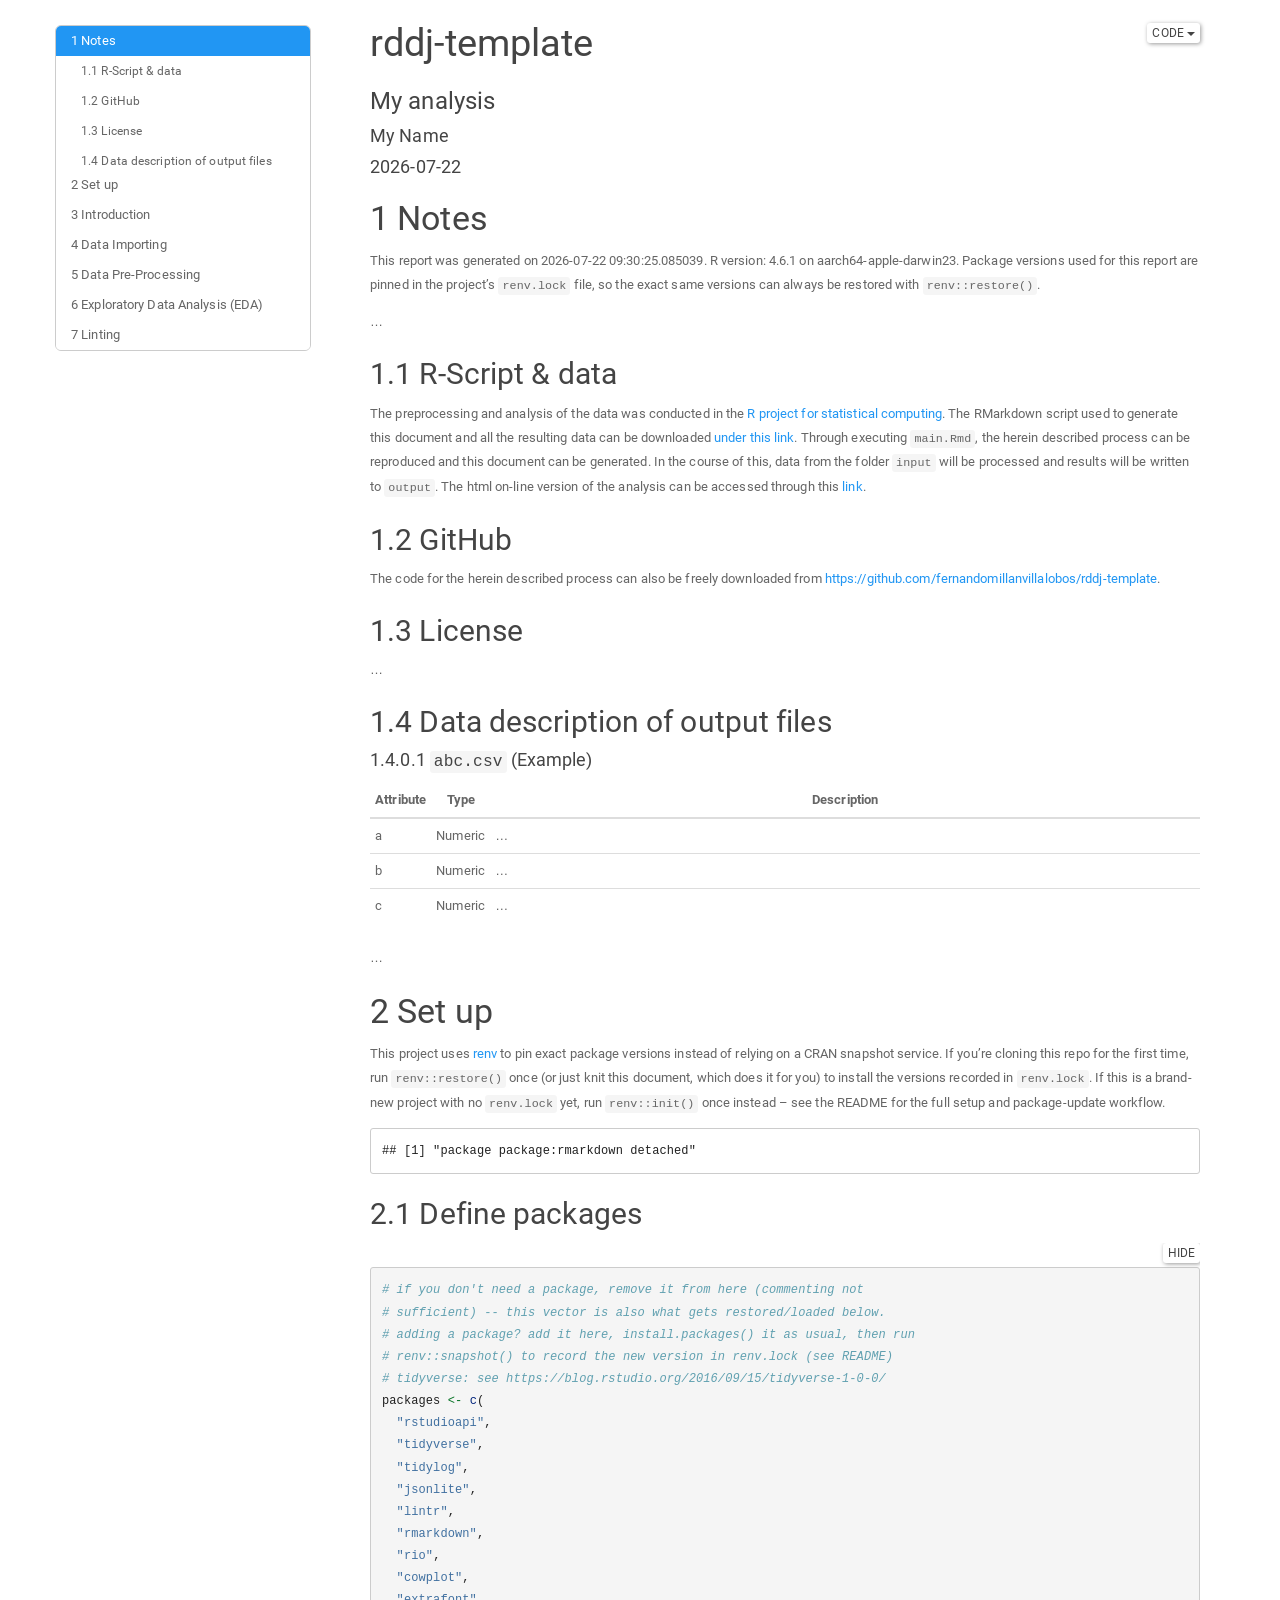
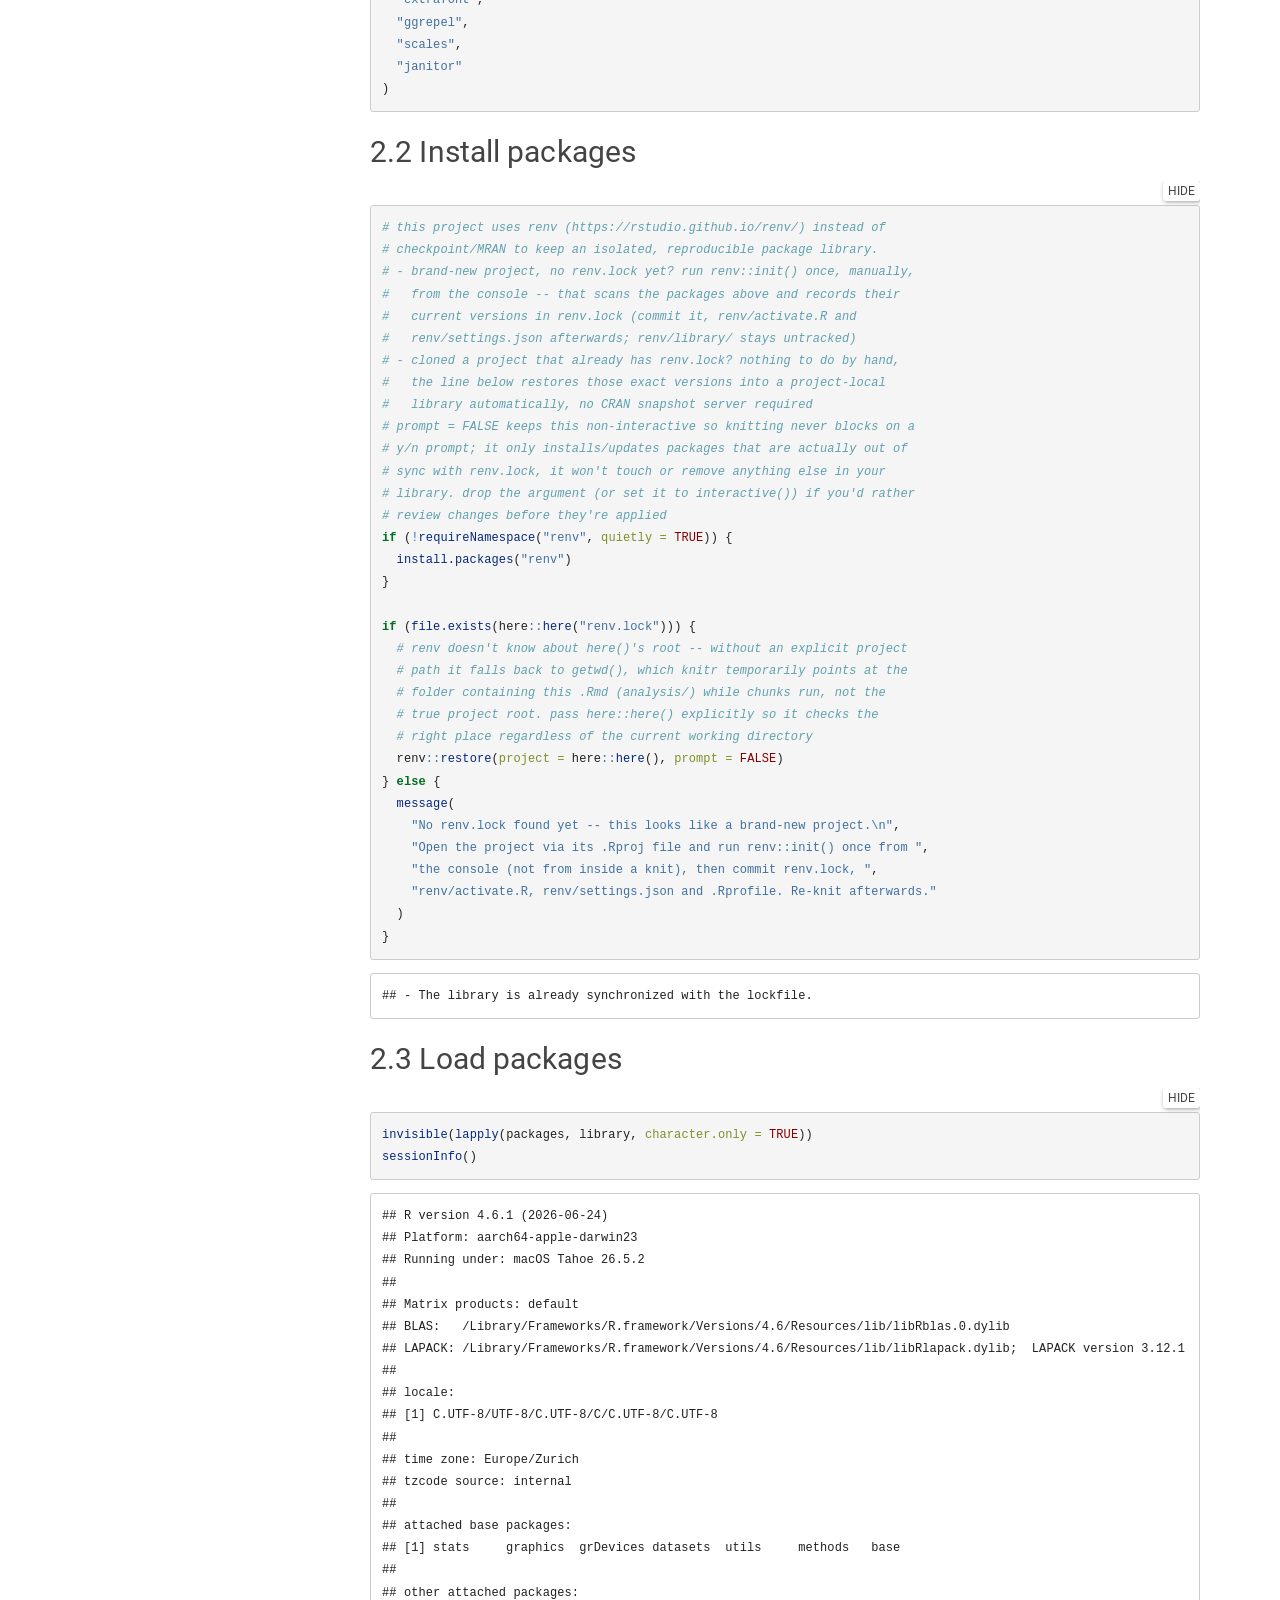
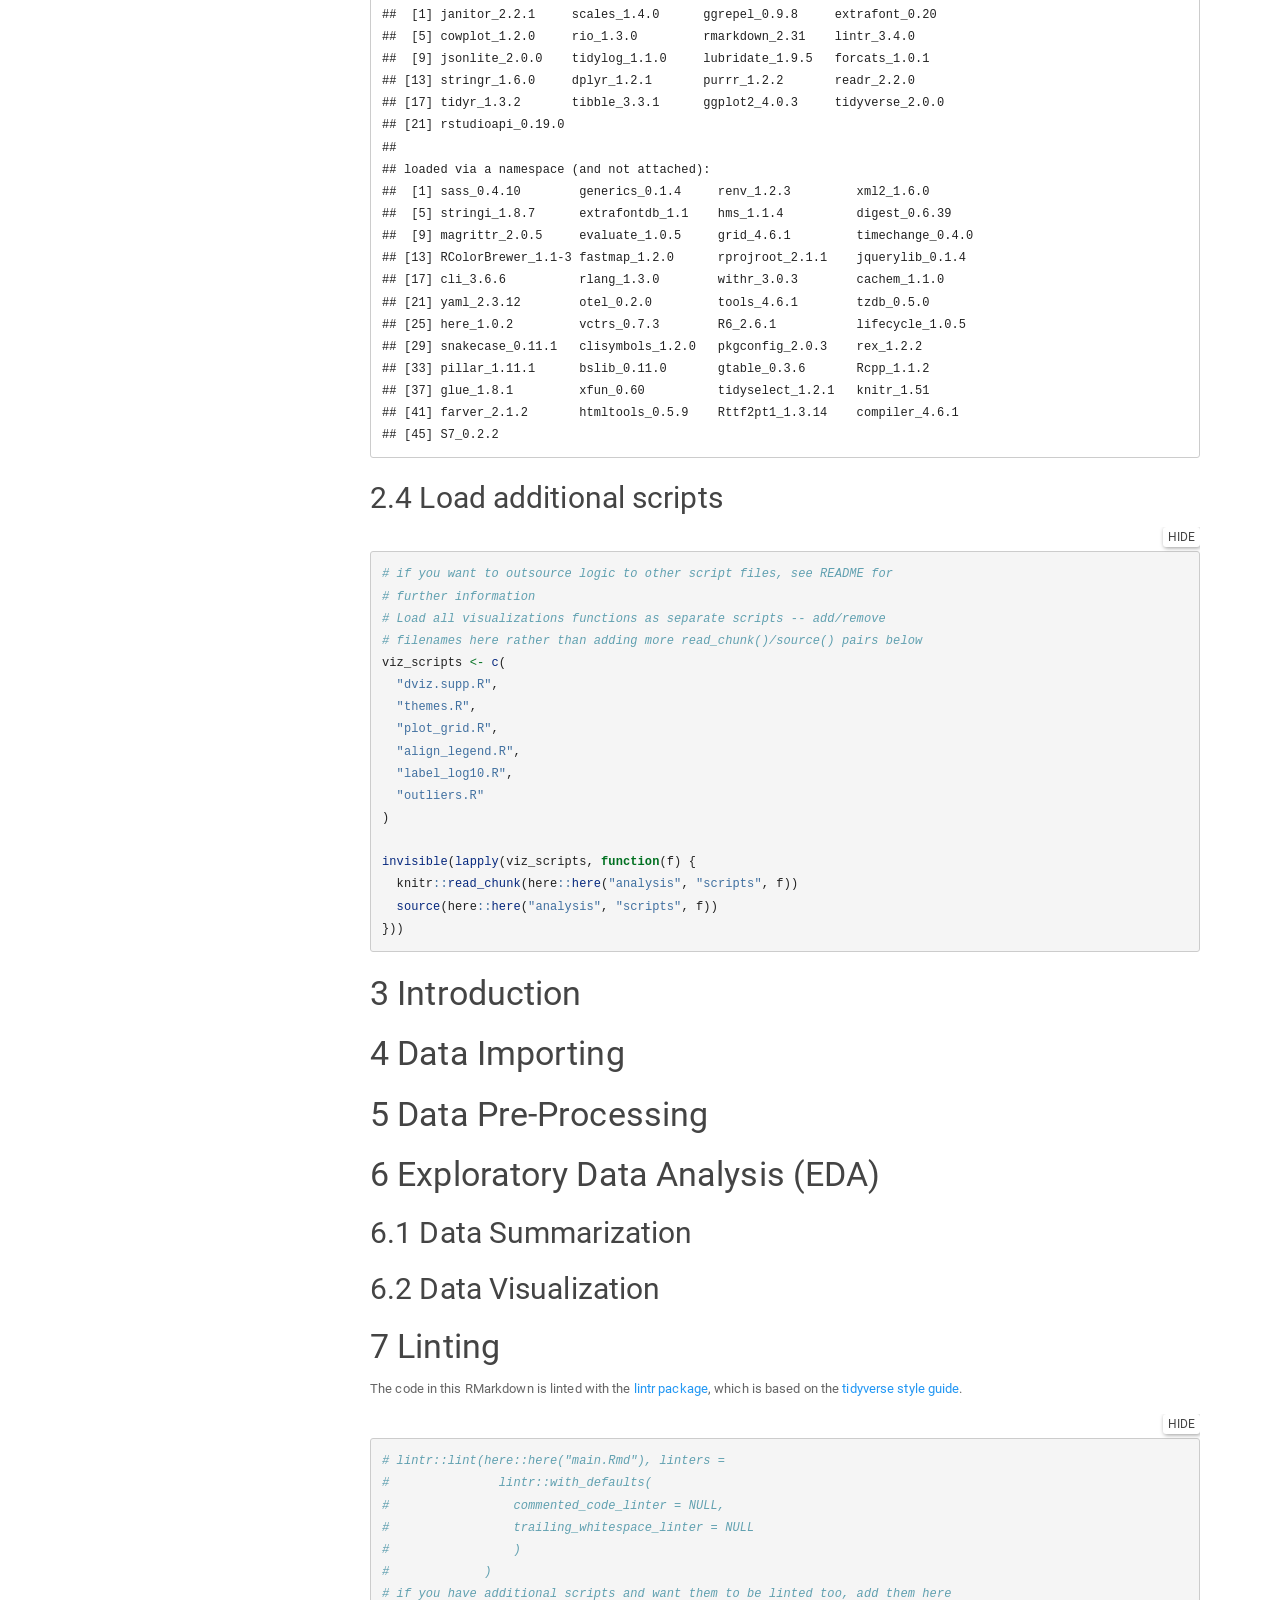
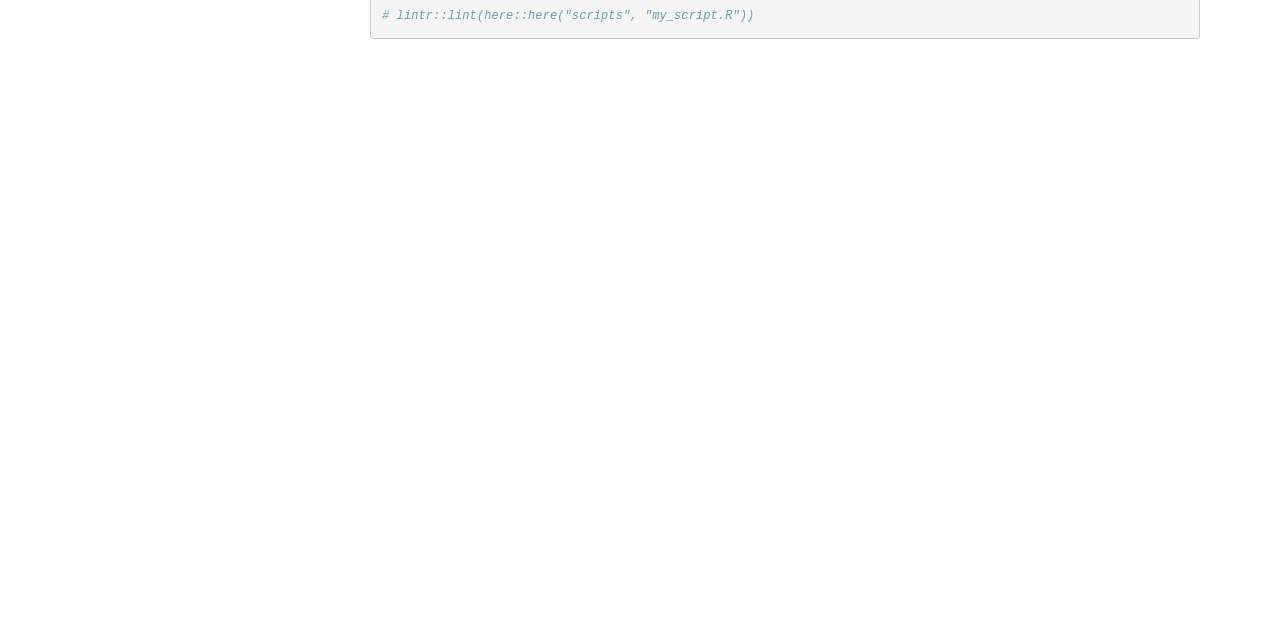
==== index.html @ 1f0912f7 "analysis: build and deploy to gh-pages" ====
<!DOCTYPE html>

<html>

<head>

<meta charset="utf-8" />
<meta name="generator" content="pandoc" />
<meta http-equiv="X-UA-Compatible" content="IE=EDGE" />


<meta name="author" content="My Name" />

<meta name="date" content="2026-07-22" />

<title>rddj-template</title>

<script>// Pandoc 2.9 adds attributes on both header and div. We remove the former (to
// be compatible with the behavior of Pandoc < 2.8).
document.addEventListener('DOMContentLoaded', function(e) {
  var hs = document.querySelectorAll("div.section[class*='level'] > :first-child");
  var i, h, a;
  for (i = 0; i < hs.length; i++) {
    h = hs[i];
    if (!/^h[1-6]$/i.test(h.tagName)) continue;  // it should be a header h1-h6
    a = h.attributes;
    while (a.length > 0) h.removeAttribute(a[0].name);
  }
});
</script>
<script>/*! jQuery v3.6.0 | (c) OpenJS Foundation and other contributors | jquery.org/license */
!function(e,t){"use strict";"object"==typeof module&&"object"==typeof module.exports?module.exports=e.document?t(e,!0):function(e){if(!e.document)throw new Error("jQuery requires a window with a document");return t(e)}:t(e)}("undefined"!=typeof window?window:this,function(C,e){"use strict";var t=[],r=Object.getPrototypeOf,s=t.slice,g=t.flat?function(e){return t.flat.call(e)}:function(e){return t.concat.apply([],e)},u=t.push,i=t.indexOf,n={},o=n.toString,v=n.hasOwnProperty,a=v.toString,l=a.call(Object),y={},m=function(e){return"function"==typeof e&&"number"!=typeof e.nodeType&&"function"!=typeof e.item},x=function(e){return null!=e&&e===e.window},E=C.document,c={type:!0,src:!0,nonce:!0,noModule:!0};function b(e,t,n){var r,i,o=(n=n||E).createElement("script");if(o.text=e,t)for(r in c)(i=t[r]||t.getAttribute&&t.getAttribute(r))&&o.setAttribute(r,i);n.head.appendChild(o).parentNode.removeChild(o)}function w(e){return null==e?e+"":"object"==typeof e||"function"==typeof e?n[o.call(e)]||"object":typeof e}var f="3.6.0",S=function(e,t){return new S.fn.init(e,t)};function p(e){var t=!!e&&"length"in e&&e.length,n=w(e);return!m(e)&&!x(e)&&("array"===n||0===t||"number"==typeof t&&0<t&&t-1 in e)}S.fn=S.prototype={jquery:f,constructor:S,length:0,toArray:function(){return s.call(this)},get:function(e){return null==e?s.call(this):e<0?this[e+this.length]:this[e]},pushStack:function(e){var t=S.merge(this.constructor(),e);return t.prevObject=this,t},each:function(e){return S.each(this,e)},map:function(n){return this.pushStack(S.map(this,function(e,t){return n.call(e,t,e)}))},slice:function(){return this.pushStack(s.apply(this,arguments))},first:function(){return this.eq(0)},last:function(){return this.eq(-1)},even:function(){return this.pushStack(S.grep(this,function(e,t){return(t+1)%2}))},odd:function(){return this.pushStack(S.grep(this,function(e,t){return t%2}))},eq:function(e){var t=this.length,n=+e+(e<0?t:0);return this.pushStack(0<=n&&n<t?[this[n]]:[])},end:function(){return this.prevObject||this.constructor()},push:u,sort:t.sort,splice:t.splice},S.extend=S.fn.extend=function(){var e,t,n,r,i,o,a=arguments[0]||{},s=1,u=arguments.length,l=!1;for("boolean"==typeof a&&(l=a,a=arguments[s]||{},s++),"object"==typeof a||m(a)||(a={}),s===u&&(a=this,s--);s<u;s++)if(null!=(e=arguments[s]))for(t in e)r=e[t],"__proto__"!==t&&a!==r&&(l&&r&&(S.isPlainObject(r)||(i=Array.isArray(r)))?(n=a[t],o=i&&!Array.isArray(n)?[]:i||S.isPlainObject(n)?n:{},i=!1,a[t]=S.extend(l,o,r)):void 0!==r&&(a[t]=r));return a},S.extend({expando:"jQuery"+(f+Math.random()).replace(/\D/g,""),isReady:!0,error:function(e){throw new Error(e)},noop:function(){},isPlainObject:function(e){var t,n;return!(!e||"[object Object]"!==o.call(e))&&(!(t=r(e))||"function"==typeof(n=v.call(t,"constructor")&&t.constructor)&&a.call(n)===l)},isEmptyObject:function(e){var t;for(t in e)return!1;return!0},globalEval:function(e,t,n){b(e,{nonce:t&&t.nonce},n)},each:function(e,t){var n,r=0;if(p(e)){for(n=e.length;r<n;r++)if(!1===t.call(e[r],r,e[r]))break}else for(r in e)if(!1===t.call(e[r],r,e[r]))break;return e},makeArray:function(e,t){var n=t||[];return null!=e&&(p(Object(e))?S.merge(n,"string"==typeof e?[e]:e):u.call(n,e)),n},inArray:function(e,t,n){return null==t?-1:i.call(t,e,n)},merge:function(e,t){for(var n=+t.length,r=0,i=e.length;r<n;r++)e[i++]=t[r];return e.length=i,e},grep:function(e,t,n){for(var r=[],i=0,o=e.length,a=!n;i<o;i++)!t(e[i],i)!==a&&r.push(e[i]);return r},map:function(e,t,n){var r,i,o=0,a=[];if(p(e))for(r=e.length;o<r;o++)null!=(i=t(e[o],o,n))&&a.push(i);else for(o in e)null!=(i=t(e[o],o,n))&&a.push(i);return g(a)},guid:1,support:y}),"function"==typeof Symbol&&(S.fn[Symbol.iterator]=t[Symbol.iterator]),S.each("Boolean Number String Function Array Date RegExp Object Error Symbol".split(" "),function(e,t){n["[object "+t+"]"]=t.toLowerCase()});var d=function(n){var e,d,b,o,i,h,f,g,w,u,l,T,C,a,E,v,s,c,y,S="sizzle"+1*new Date,p=n.document,k=0,r=0,m=ue(),x=ue(),A=ue(),N=ue(),j=function(e,t){return e===t&&(l=!0),0},D={}.hasOwnProperty,t=[],q=t.pop,L=t.push,H=t.push,O=t.slice,P=function(e,t){for(var n=0,r=e.length;n<r;n++)if(e[n]===t)return n;return-1},R="checked|selected|async|autofocus|autoplay|controls|defer|disabled|hidden|ismap|loop|multiple|open|readonly|required|scoped",M="[\\x20\\t\\r\\n\\f]",I="(?:\\\\[\\da-fA-F]{1,6}"+M+"?|\\\\[^\\r\\n\\f]|[\\w-]|[^\0-\\x7f])+",W="\\["+M+"*("+I+")(?:"+M+"*([*^$|!~]?=)"+M+"*(?:'((?:\\\\.|[^\\\\'])*)'|\"((?:\\\\.|[^\\\\\"])*)\"|("+I+"))|)"+M+"*\\]",F=":("+I+")(?:\\((('((?:\\\\.|[^\\\\'])*)'|\"((?:\\\\.|[^\\\\\"])*)\")|((?:\\\\.|[^\\\\()[\\]]|"+W+")*)|.*)\\)|)",B=new RegExp(M+"+","g"),$=new RegExp("^"+M+"+|((?:^|[^\\\\])(?:\\\\.)*)"+M+"+$","g"),_=new RegExp("^"+M+"*,"+M+"*"),z=new RegExp("^"+M+"*([>+~]|"+M+")"+M+"*"),U=new RegExp(M+"|>"),X=new RegExp(F),V=new RegExp("^"+I+"$"),G={ID:new RegExp("^#("+I+")"),CLASS:new RegExp("^\\.("+I+")"),TAG:new RegExp("^("+I+"|[*])"),ATTR:new RegExp("^"+W),PSEUDO:new RegExp("^"+F),CHILD:new RegExp("^:(only|first|last|nth|nth-last)-(child|of-type)(?:\\("+M+"*(even|odd|(([+-]|)(\\d*)n|)"+M+"*(?:([+-]|)"+M+"*(\\d+)|))"+M+"*\\)|)","i"),bool:new RegExp("^(?:"+R+")$","i"),needsContext:new RegExp("^"+M+"*[>+~]|:(even|odd|eq|gt|lt|nth|first|last)(?:\\("+M+"*((?:-\\d)?\\d*)"+M+"*\\)|)(?=[^-]|$)","i")},Y=/HTML$/i,Q=/^(?:input|select|textarea|button)$/i,J=/^h\d$/i,K=/^[^{]+\{\s*\[native \w/,Z=/^(?:#([\w-]+)|(\w+)|\.([\w-]+))$/,ee=/[+~]/,te=new RegExp("\\\\[\\da-fA-F]{1,6}"+M+"?|\\\\([^\\r\\n\\f])","g"),ne=function(e,t){var n="0x"+e.slice(1)-65536;return t||(n<0?String.fromCharCode(n+65536):String.fromCharCode(n>>10|55296,1023&n|56320))},re=/([\0-\x1f\x7f]|^-?\d)|^-$|[^\0-\x1f\x7f-\uFFFF\w-]/g,ie=function(e,t){return t?"\0"===e?"\ufffd":e.slice(0,-1)+"\\"+e.charCodeAt(e.length-1).toString(16)+" ":"\\"+e},oe=function(){T()},ae=be(function(e){return!0===e.disabled&&"fieldset"===e.nodeName.toLowerCase()},{dir:"parentNode",next:"legend"});try{H.apply(t=O.call(p.childNodes),p.childNodes),t[p.childNodes.length].nodeType}catch(e){H={apply:t.length?function(e,t){L.apply(e,O.call(t))}:function(e,t){var n=e.length,r=0;while(e[n++]=t[r++]);e.length=n-1}}}function se(t,e,n,r){var i,o,a,s,u,l,c,f=e&&e.ownerDocument,p=e?e.nodeType:9;if(n=n||[],"string"!=typeof t||!t||1!==p&&9!==p&&11!==p)return n;if(!r&&(T(e),e=e||C,E)){if(11!==p&&(u=Z.exec(t)))if(i=u[1]){if(9===p){if(!(a=e.getElementById(i)))return n;if(a.id===i)return n.push(a),n}else if(f&&(a=f.getElementById(i))&&y(e,a)&&a.id===i)return n.push(a),n}else{if(u[2])return H.apply(n,e.getElementsByTagName(t)),n;if((i=u[3])&&d.getElementsByClassName&&e.getElementsByClassName)return H.apply(n,e.getElementsByClassName(i)),n}if(d.qsa&&!N[t+" "]&&(!v||!v.test(t))&&(1!==p||"object"!==e.nodeName.toLowerCase())){if(c=t,f=e,1===p&&(U.test(t)||z.test(t))){(f=ee.test(t)&&ye(e.parentNode)||e)===e&&d.scope||((s=e.getAttribute("id"))?s=s.replace(re,ie):e.setAttribute("id",s=S)),o=(l=h(t)).length;while(o--)l[o]=(s?"#"+s:":scope")+" "+xe(l[o]);c=l.join(",")}try{return H.apply(n,f.querySelectorAll(c)),n}catch(e){N(t,!0)}finally{s===S&&e.removeAttribute("id")}}}return g(t.replace($,"$1"),e,n,r)}function ue(){var r=[];return function e(t,n){return r.push(t+" ")>b.cacheLength&&delete e[r.shift()],e[t+" "]=n}}function le(e){return e[S]=!0,e}function ce(e){var t=C.createElement("fieldset");try{return!!e(t)}catch(e){return!1}finally{t.parentNode&&t.parentNode.removeChild(t),t=null}}function fe(e,t){var n=e.split("|"),r=n.length;while(r--)b.attrHandle[n[r]]=t}function pe(e,t){var n=t&&e,r=n&&1===e.nodeType&&1===t.nodeType&&e.sourceIndex-t.sourceIndex;if(r)return r;if(n)while(n=n.nextSibling)if(n===t)return-1;return e?1:-1}function de(t){return function(e){return"input"===e.nodeName.toLowerCase()&&e.type===t}}function he(n){return function(e){var t=e.nodeName.toLowerCase();return("input"===t||"button"===t)&&e.type===n}}function ge(t){return function(e){return"form"in e?e.parentNode&&!1===e.disabled?"label"in e?"label"in e.parentNode?e.parentNode.disabled===t:e.disabled===t:e.isDisabled===t||e.isDisabled!==!t&&ae(e)===t:e.disabled===t:"label"in e&&e.disabled===t}}function ve(a){return le(function(o){return o=+o,le(function(e,t){var n,r=a([],e.length,o),i=r.length;while(i--)e[n=r[i]]&&(e[n]=!(t[n]=e[n]))})})}function ye(e){return e&&"undefined"!=typeof e.getElementsByTagName&&e}for(e in d=se.support={},i=se.isXML=function(e){var t=e&&e.namespaceURI,n=e&&(e.ownerDocument||e).documentElement;return!Y.test(t||n&&n.nodeName||"HTML")},T=se.setDocument=function(e){var t,n,r=e?e.ownerDocument||e:p;return r!=C&&9===r.nodeType&&r.documentElement&&(a=(C=r).documentElement,E=!i(C),p!=C&&(n=C.defaultView)&&n.top!==n&&(n.addEventListener?n.addEventListener("unload",oe,!1):n.attachEvent&&n.attachEvent("onunload",oe)),d.scope=ce(function(e){return a.appendChild(e).appendChild(C.createElement("div")),"undefined"!=typeof e.querySelectorAll&&!e.querySelectorAll(":scope fieldset div").length}),d.attributes=ce(function(e){return e.className="i",!e.getAttribute("className")}),d.getElementsByTagName=ce(function(e){return e.appendChild(C.createComment("")),!e.getElementsByTagName("*").length}),d.getElementsByClassName=K.test(C.getElementsByClassName),d.getById=ce(function(e){return a.appendChild(e).id=S,!C.getElementsByName||!C.getElementsByName(S).length}),d.getById?(b.filter.ID=function(e){var t=e.replace(te,ne);return function(e){return e.getAttribute("id")===t}},b.find.ID=function(e,t){if("undefined"!=typeof t.getElementById&&E){var n=t.getElementById(e);return n?[n]:[]}}):(b.filter.ID=function(e){var n=e.replace(te,ne);return function(e){var t="undefined"!=typeof e.getAttributeNode&&e.getAttributeNode("id");return t&&t.value===n}},b.find.ID=function(e,t){if("undefined"!=typeof t.getElementById&&E){var n,r,i,o=t.getElementById(e);if(o){if((n=o.getAttributeNode("id"))&&n.value===e)return[o];i=t.getElementsByName(e),r=0;while(o=i[r++])if((n=o.getAttributeNode("id"))&&n.value===e)return[o]}return[]}}),b.find.TAG=d.getElementsByTagName?function(e,t){return"undefined"!=typeof t.getElementsByTagName?t.getElementsByTagName(e):d.qsa?t.querySelectorAll(e):void 0}:function(e,t){var n,r=[],i=0,o=t.getElementsByTagName(e);if("*"===e){while(n=o[i++])1===n.nodeType&&r.push(n);return r}return o},b.find.CLASS=d.getElementsByClassName&&function(e,t){if("undefined"!=typeof t.getElementsByClassName&&E)return t.getElementsByClassName(e)},s=[],v=[],(d.qsa=K.test(C.querySelectorAll))&&(ce(function(e){var t;a.appendChild(e).innerHTML="<a id='"+S+"'></a><select id='"+S+"-\r\\' msallowcapture=''><option selected=''></option></select>",e.querySelectorAll("[msallowcapture^='']").length&&v.push("[*^$]="+M+"*(?:''|\"\")"),e.querySelectorAll("[selected]").length||v.push("\\["+M+"*(?:value|"+R+")"),e.querySelectorAll("[id~="+S+"-]").length||v.push("~="),(t=C.createElement("input")).setAttribute("name",""),e.appendChild(t),e.querySelectorAll("[name='']").length||v.push("\\["+M+"*name"+M+"*="+M+"*(?:''|\"\")"),e.querySelectorAll(":checked").length||v.push(":checked"),e.querySelectorAll("a#"+S+"+*").length||v.push(".#.+[+~]"),e.querySelectorAll("\\\f"),v.push("[\\r\\n\\f]")}),ce(function(e){e.innerHTML="<a href='' disabled='disabled'></a><select disabled='disabled'><option/></select>";var t=C.createElement("input");t.setAttribute("type","hidden"),e.appendChild(t).setAttribute("name","D"),e.querySelectorAll("[name=d]").length&&v.push("name"+M+"*[*^$|!~]?="),2!==e.querySelectorAll(":enabled").length&&v.push(":enabled",":disabled"),a.appendChild(e).disabled=!0,2!==e.querySelectorAll(":disabled").length&&v.push(":enabled",":disabled"),e.querySelectorAll("*,:x"),v.push(",.*:")})),(d.matchesSelector=K.test(c=a.matches||a.webkitMatchesSelector||a.mozMatchesSelector||a.oMatchesSelector||a.msMatchesSelector))&&ce(function(e){d.disconnectedMatch=c.call(e,"*"),c.call(e,"[s!='']:x"),s.push("!=",F)}),v=v.length&&new RegExp(v.join("|")),s=s.length&&new RegExp(s.join("|")),t=K.test(a.compareDocumentPosition),y=t||K.test(a.contains)?function(e,t){var n=9===e.nodeType?e.documentElement:e,r=t&&t.parentNode;return e===r||!(!r||1!==r.nodeType||!(n.contains?n.contains(r):e.compareDocumentPosition&&16&e.compareDocumentPosition(r)))}:function(e,t){if(t)while(t=t.parentNode)if(t===e)return!0;return!1},j=t?function(e,t){if(e===t)return l=!0,0;var n=!e.compareDocumentPosition-!t.compareDocumentPosition;return n||(1&(n=(e.ownerDocument||e)==(t.ownerDocument||t)?e.compareDocumentPosition(t):1)||!d.sortDetached&&t.compareDocumentPosition(e)===n?e==C||e.ownerDocument==p&&y(p,e)?-1:t==C||t.ownerDocument==p&&y(p,t)?1:u?P(u,e)-P(u,t):0:4&n?-1:1)}:function(e,t){if(e===t)return l=!0,0;var n,r=0,i=e.parentNode,o=t.parentNode,a=[e],s=[t];if(!i||!o)return e==C?-1:t==C?1:i?-1:o?1:u?P(u,e)-P(u,t):0;if(i===o)return pe(e,t);n=e;while(n=n.parentNode)a.unshift(n);n=t;while(n=n.parentNode)s.unshift(n);while(a[r]===s[r])r++;return r?pe(a[r],s[r]):a[r]==p?-1:s[r]==p?1:0}),C},se.matches=function(e,t){return se(e,null,null,t)},se.matchesSelector=function(e,t){if(T(e),d.matchesSelector&&E&&!N[t+" "]&&(!s||!s.test(t))&&(!v||!v.test(t)))try{var n=c.call(e,t);if(n||d.disconnectedMatch||e.document&&11!==e.document.nodeType)return n}catch(e){N(t,!0)}return 0<se(t,C,null,[e]).length},se.contains=function(e,t){return(e.ownerDocument||e)!=C&&T(e),y(e,t)},se.attr=function(e,t){(e.ownerDocument||e)!=C&&T(e);var n=b.attrHandle[t.toLowerCase()],r=n&&D.call(b.attrHandle,t.toLowerCase())?n(e,t,!E):void 0;return void 0!==r?r:d.attributes||!E?e.getAttribute(t):(r=e.getAttributeNode(t))&&r.specified?r.value:null},se.escape=function(e){return(e+"").replace(re,ie)},se.error=function(e){throw new Error("Syntax error, unrecognized expression: "+e)},se.uniqueSort=function(e){var t,n=[],r=0,i=0;if(l=!d.detectDuplicates,u=!d.sortStable&&e.slice(0),e.sort(j),l){while(t=e[i++])t===e[i]&&(r=n.push(i));while(r--)e.splice(n[r],1)}return u=null,e},o=se.getText=function(e){var t,n="",r=0,i=e.nodeType;if(i){if(1===i||9===i||11===i){if("string"==typeof e.textContent)return e.textContent;for(e=e.firstChild;e;e=e.nextSibling)n+=o(e)}else if(3===i||4===i)return e.nodeValue}else while(t=e[r++])n+=o(t);return n},(b=se.selectors={cacheLength:50,createPseudo:le,match:G,attrHandle:{},find:{},relative:{">":{dir:"parentNode",first:!0}," ":{dir:"parentNode"},"+":{dir:"previousSibling",first:!0},"~":{dir:"previousSibling"}},preFilter:{ATTR:function(e){return e[1]=e[1].replace(te,ne),e[3]=(e[3]||e[4]||e[5]||"").replace(te,ne),"~="===e[2]&&(e[3]=" "+e[3]+" "),e.slice(0,4)},CHILD:function(e){return e[1]=e[1].toLowerCase(),"nth"===e[1].slice(0,3)?(e[3]||se.error(e[0]),e[4]=+(e[4]?e[5]+(e[6]||1):2*("even"===e[3]||"odd"===e[3])),e[5]=+(e[7]+e[8]||"odd"===e[3])):e[3]&&se.error(e[0]),e},PSEUDO:function(e){var t,n=!e[6]&&e[2];return G.CHILD.test(e[0])?null:(e[3]?e[2]=e[4]||e[5]||"":n&&X.test(n)&&(t=h(n,!0))&&(t=n.indexOf(")",n.length-t)-n.length)&&(e[0]=e[0].slice(0,t),e[2]=n.slice(0,t)),e.slice(0,3))}},filter:{TAG:function(e){var t=e.replace(te,ne).toLowerCase();return"*"===e?function(){return!0}:function(e){return e.nodeName&&e.nodeName.toLowerCase()===t}},CLASS:function(e){var t=m[e+" "];return t||(t=new RegExp("(^|"+M+")"+e+"("+M+"|$)"))&&m(e,function(e){return t.test("string"==typeof e.className&&e.className||"undefined"!=typeof e.getAttribute&&e.getAttribute("class")||"")})},ATTR:function(n,r,i){return function(e){var t=se.attr(e,n);return null==t?"!="===r:!r||(t+="","="===r?t===i:"!="===r?t!==i:"^="===r?i&&0===t.indexOf(i):"*="===r?i&&-1<t.indexOf(i):"$="===r?i&&t.slice(-i.length)===i:"~="===r?-1<(" "+t.replace(B," ")+" ").indexOf(i):"|="===r&&(t===i||t.slice(0,i.length+1)===i+"-"))}},CHILD:function(h,e,t,g,v){var y="nth"!==h.slice(0,3),m="last"!==h.slice(-4),x="of-type"===e;return 1===g&&0===v?function(e){return!!e.parentNode}:function(e,t,n){var r,i,o,a,s,u,l=y!==m?"nextSibling":"previousSibling",c=e.parentNode,f=x&&e.nodeName.toLowerCase(),p=!n&&!x,d=!1;if(c){if(y){while(l){a=e;while(a=a[l])if(x?a.nodeName.toLowerCase()===f:1===a.nodeType)return!1;u=l="only"===h&&!u&&"nextSibling"}return!0}if(u=[m?c.firstChild:c.lastChild],m&&p){d=(s=(r=(i=(o=(a=c)[S]||(a[S]={}))[a.uniqueID]||(o[a.uniqueID]={}))[h]||[])[0]===k&&r[1])&&r[2],a=s&&c.childNodes[s];while(a=++s&&a&&a[l]||(d=s=0)||u.pop())if(1===a.nodeType&&++d&&a===e){i[h]=[k,s,d];break}}else if(p&&(d=s=(r=(i=(o=(a=e)[S]||(a[S]={}))[a.uniqueID]||(o[a.uniqueID]={}))[h]||[])[0]===k&&r[1]),!1===d)while(a=++s&&a&&a[l]||(d=s=0)||u.pop())if((x?a.nodeName.toLowerCase()===f:1===a.nodeType)&&++d&&(p&&((i=(o=a[S]||(a[S]={}))[a.uniqueID]||(o[a.uniqueID]={}))[h]=[k,d]),a===e))break;return(d-=v)===g||d%g==0&&0<=d/g}}},PSEUDO:function(e,o){var t,a=b.pseudos[e]||b.setFilters[e.toLowerCase()]||se.error("unsupported pseudo: "+e);return a[S]?a(o):1<a.length?(t=[e,e,"",o],b.setFilters.hasOwnProperty(e.toLowerCase())?le(function(e,t){var n,r=a(e,o),i=r.length;while(i--)e[n=P(e,r[i])]=!(t[n]=r[i])}):function(e){return a(e,0,t)}):a}},pseudos:{not:le(function(e){var r=[],i=[],s=f(e.replace($,"$1"));return s[S]?le(function(e,t,n,r){var i,o=s(e,null,r,[]),a=e.length;while(a--)(i=o[a])&&(e[a]=!(t[a]=i))}):function(e,t,n){return r[0]=e,s(r,null,n,i),r[0]=null,!i.pop()}}),has:le(function(t){return function(e){return 0<se(t,e).length}}),contains:le(function(t){return t=t.replace(te,ne),function(e){return-1<(e.textContent||o(e)).indexOf(t)}}),lang:le(function(n){return V.test(n||"")||se.error("unsupported lang: "+n),n=n.replace(te,ne).toLowerCase(),function(e){var t;do{if(t=E?e.lang:e.getAttribute("xml:lang")||e.getAttribute("lang"))return(t=t.toLowerCase())===n||0===t.indexOf(n+"-")}while((e=e.parentNode)&&1===e.nodeType);return!1}}),target:function(e){var t=n.location&&n.location.hash;return t&&t.slice(1)===e.id},root:function(e){return e===a},focus:function(e){return e===C.activeElement&&(!C.hasFocus||C.hasFocus())&&!!(e.type||e.href||~e.tabIndex)},enabled:ge(!1),disabled:ge(!0),checked:function(e){var t=e.nodeName.toLowerCase();return"input"===t&&!!e.checked||"option"===t&&!!e.selected},selected:function(e){return e.parentNode&&e.parentNode.selectedIndex,!0===e.selected},empty:function(e){for(e=e.firstChild;e;e=e.nextSibling)if(e.nodeType<6)return!1;return!0},parent:function(e){return!b.pseudos.empty(e)},header:function(e){return J.test(e.nodeName)},input:function(e){return Q.test(e.nodeName)},button:function(e){var t=e.nodeName.toLowerCase();return"input"===t&&"button"===e.type||"button"===t},text:function(e){var t;return"input"===e.nodeName.toLowerCase()&&"text"===e.type&&(null==(t=e.getAttribute("type"))||"text"===t.toLowerCase())},first:ve(function(){return[0]}),last:ve(function(e,t){return[t-1]}),eq:ve(function(e,t,n){return[n<0?n+t:n]}),even:ve(function(e,t){for(var n=0;n<t;n+=2)e.push(n);return e}),odd:ve(function(e,t){for(var n=1;n<t;n+=2)e.push(n);return e}),lt:ve(function(e,t,n){for(var r=n<0?n+t:t<n?t:n;0<=--r;)e.push(r);return e}),gt:ve(function(e,t,n){for(var r=n<0?n+t:n;++r<t;)e.push(r);return e})}}).pseudos.nth=b.pseudos.eq,{radio:!0,checkbox:!0,file:!0,password:!0,image:!0})b.pseudos[e]=de(e);for(e in{submit:!0,reset:!0})b.pseudos[e]=he(e);function me(){}function xe(e){for(var t=0,n=e.length,r="";t<n;t++)r+=e[t].value;return r}function be(s,e,t){var u=e.dir,l=e.next,c=l||u,f=t&&"parentNode"===c,p=r++;return e.first?function(e,t,n){while(e=e[u])if(1===e.nodeType||f)return s(e,t,n);return!1}:function(e,t,n){var r,i,o,a=[k,p];if(n){while(e=e[u])if((1===e.nodeType||f)&&s(e,t,n))return!0}else while(e=e[u])if(1===e.nodeType||f)if(i=(o=e[S]||(e[S]={}))[e.uniqueID]||(o[e.uniqueID]={}),l&&l===e.nodeName.toLowerCase())e=e[u]||e;else{if((r=i[c])&&r[0]===k&&r[1]===p)return a[2]=r[2];if((i[c]=a)[2]=s(e,t,n))return!0}return!1}}function we(i){return 1<i.length?function(e,t,n){var r=i.length;while(r--)if(!i[r](e,t,n))return!1;return!0}:i[0]}function Te(e,t,n,r,i){for(var o,a=[],s=0,u=e.length,l=null!=t;s<u;s++)(o=e[s])&&(n&&!n(o,r,i)||(a.push(o),l&&t.push(s)));return a}function Ce(d,h,g,v,y,e){return v&&!v[S]&&(v=Ce(v)),y&&!y[S]&&(y=Ce(y,e)),le(function(e,t,n,r){var i,o,a,s=[],u=[],l=t.length,c=e||function(e,t,n){for(var r=0,i=t.length;r<i;r++)se(e,t[r],n);return n}(h||"*",n.nodeType?[n]:n,[]),f=!d||!e&&h?c:Te(c,s,d,n,r),p=g?y||(e?d:l||v)?[]:t:f;if(g&&g(f,p,n,r),v){i=Te(p,u),v(i,[],n,r),o=i.length;while(o--)(a=i[o])&&(p[u[o]]=!(f[u[o]]=a))}if(e){if(y||d){if(y){i=[],o=p.length;while(o--)(a=p[o])&&i.push(f[o]=a);y(null,p=[],i,r)}o=p.length;while(o--)(a=p[o])&&-1<(i=y?P(e,a):s[o])&&(e[i]=!(t[i]=a))}}else p=Te(p===t?p.splice(l,p.length):p),y?y(null,t,p,r):H.apply(t,p)})}function Ee(e){for(var i,t,n,r=e.length,o=b.relative[e[0].type],a=o||b.relative[" "],s=o?1:0,u=be(function(e){return e===i},a,!0),l=be(function(e){return-1<P(i,e)},a,!0),c=[function(e,t,n){var r=!o&&(n||t!==w)||((i=t).nodeType?u(e,t,n):l(e,t,n));return i=null,r}];s<r;s++)if(t=b.relative[e[s].type])c=[be(we(c),t)];else{if((t=b.filter[e[s].type].apply(null,e[s].matches))[S]){for(n=++s;n<r;n++)if(b.relative[e[n].type])break;return Ce(1<s&&we(c),1<s&&xe(e.slice(0,s-1).concat({value:" "===e[s-2].type?"*":""})).replace($,"$1"),t,s<n&&Ee(e.slice(s,n)),n<r&&Ee(e=e.slice(n)),n<r&&xe(e))}c.push(t)}return we(c)}return me.prototype=b.filters=b.pseudos,b.setFilters=new me,h=se.tokenize=function(e,t){var n,r,i,o,a,s,u,l=x[e+" "];if(l)return t?0:l.slice(0);a=e,s=[],u=b.preFilter;while(a){for(o in n&&!(r=_.exec(a))||(r&&(a=a.slice(r[0].length)||a),s.push(i=[])),n=!1,(r=z.exec(a))&&(n=r.shift(),i.push({value:n,type:r[0].replace($," ")}),a=a.slice(n.length)),b.filter)!(r=G[o].exec(a))||u[o]&&!(r=u[o](r))||(n=r.shift(),i.push({value:n,type:o,matches:r}),a=a.slice(n.length));if(!n)break}return t?a.length:a?se.error(e):x(e,s).slice(0)},f=se.compile=function(e,t){var n,v,y,m,x,r,i=[],o=[],a=A[e+" "];if(!a){t||(t=h(e)),n=t.length;while(n--)(a=Ee(t[n]))[S]?i.push(a):o.push(a);(a=A(e,(v=o,m=0<(y=i).length,x=0<v.length,r=function(e,t,n,r,i){var o,a,s,u=0,l="0",c=e&&[],f=[],p=w,d=e||x&&b.find.TAG("*",i),h=k+=null==p?1:Math.random()||.1,g=d.length;for(i&&(w=t==C||t||i);l!==g&&null!=(o=d[l]);l++){if(x&&o){a=0,t||o.ownerDocument==C||(T(o),n=!E);while(s=v[a++])if(s(o,t||C,n)){r.push(o);break}i&&(k=h)}m&&((o=!s&&o)&&u--,e&&c.push(o))}if(u+=l,m&&l!==u){a=0;while(s=y[a++])s(c,f,t,n);if(e){if(0<u)while(l--)c[l]||f[l]||(f[l]=q.call(r));f=Te(f)}H.apply(r,f),i&&!e&&0<f.length&&1<u+y.length&&se.uniqueSort(r)}return i&&(k=h,w=p),c},m?le(r):r))).selector=e}return a},g=se.select=function(e,t,n,r){var i,o,a,s,u,l="function"==typeof e&&e,c=!r&&h(e=l.selector||e);if(n=n||[],1===c.length){if(2<(o=c[0]=c[0].slice(0)).length&&"ID"===(a=o[0]).type&&9===t.nodeType&&E&&b.relative[o[1].type]){if(!(t=(b.find.ID(a.matches[0].replace(te,ne),t)||[])[0]))return n;l&&(t=t.parentNode),e=e.slice(o.shift().value.length)}i=G.needsContext.test(e)?0:o.length;while(i--){if(a=o[i],b.relative[s=a.type])break;if((u=b.find[s])&&(r=u(a.matches[0].replace(te,ne),ee.test(o[0].type)&&ye(t.parentNode)||t))){if(o.splice(i,1),!(e=r.length&&xe(o)))return H.apply(n,r),n;break}}}return(l||f(e,c))(r,t,!E,n,!t||ee.test(e)&&ye(t.parentNode)||t),n},d.sortStable=S.split("").sort(j).join("")===S,d.detectDuplicates=!!l,T(),d.sortDetached=ce(function(e){return 1&e.compareDocumentPosition(C.createElement("fieldset"))}),ce(function(e){return e.innerHTML="<a href='#'></a>","#"===e.firstChild.getAttribute("href")})||fe("type|href|height|width",function(e,t,n){if(!n)return e.getAttribute(t,"type"===t.toLowerCase()?1:2)}),d.attributes&&ce(function(e){return e.innerHTML="<input/>",e.firstChild.setAttribute("value",""),""===e.firstChild.getAttribute("value")})||fe("value",function(e,t,n){if(!n&&"input"===e.nodeName.toLowerCase())return e.defaultValue}),ce(function(e){return null==e.getAttribute("disabled")})||fe(R,function(e,t,n){var r;if(!n)return!0===e[t]?t.toLowerCase():(r=e.getAttributeNode(t))&&r.specified?r.value:null}),se}(C);S.find=d,S.expr=d.selectors,S.expr[":"]=S.expr.pseudos,S.uniqueSort=S.unique=d.uniqueSort,S.text=d.getText,S.isXMLDoc=d.isXML,S.contains=d.contains,S.escapeSelector=d.escape;var h=function(e,t,n){var r=[],i=void 0!==n;while((e=e[t])&&9!==e.nodeType)if(1===e.nodeType){if(i&&S(e).is(n))break;r.push(e)}return r},T=function(e,t){for(var n=[];e;e=e.nextSibling)1===e.nodeType&&e!==t&&n.push(e);return n},k=S.expr.match.needsContext;function A(e,t){return e.nodeName&&e.nodeName.toLowerCase()===t.toLowerCase()}var N=/^<([a-z][^\/\0>:\x20\t\r\n\f]*)[\x20\t\r\n\f]*\/?>(?:<\/\1>|)$/i;function j(e,n,r){return m(n)?S.grep(e,function(e,t){return!!n.call(e,t,e)!==r}):n.nodeType?S.grep(e,function(e){return e===n!==r}):"string"!=typeof n?S.grep(e,function(e){return-1<i.call(n,e)!==r}):S.filter(n,e,r)}S.filter=function(e,t,n){var r=t[0];return n&&(e=":not("+e+")"),1===t.length&&1===r.nodeType?S.find.matchesSelector(r,e)?[r]:[]:S.find.matches(e,S.grep(t,function(e){return 1===e.nodeType}))},S.fn.extend({find:function(e){var t,n,r=this.length,i=this;if("string"!=typeof e)return this.pushStack(S(e).filter(function(){for(t=0;t<r;t++)if(S.contains(i[t],this))return!0}));for(n=this.pushStack([]),t=0;t<r;t++)S.find(e,i[t],n);return 1<r?S.uniqueSort(n):n},filter:function(e){return this.pushStack(j(this,e||[],!1))},not:function(e){return this.pushStack(j(this,e||[],!0))},is:function(e){return!!j(this,"string"==typeof e&&k.test(e)?S(e):e||[],!1).length}});var D,q=/^(?:\s*(<[\w\W]+>)[^>]*|#([\w-]+))$/;(S.fn.init=function(e,t,n){var r,i;if(!e)return this;if(n=n||D,"string"==typeof e){if(!(r="<"===e[0]&&">"===e[e.length-1]&&3<=e.length?[null,e,null]:q.exec(e))||!r[1]&&t)return!t||t.jquery?(t||n).find(e):this.constructor(t).find(e);if(r[1]){if(t=t instanceof S?t[0]:t,S.merge(this,S.parseHTML(r[1],t&&t.nodeType?t.ownerDocument||t:E,!0)),N.test(r[1])&&S.isPlainObject(t))for(r in t)m(this[r])?this[r](t[r]):this.attr(r,t[r]);return this}return(i=E.getElementById(r[2]))&&(this[0]=i,this.length=1),this}return e.nodeType?(this[0]=e,this.length=1,this):m(e)?void 0!==n.ready?n.ready(e):e(S):S.makeArray(e,this)}).prototype=S.fn,D=S(E);var L=/^(?:parents|prev(?:Until|All))/,H={children:!0,contents:!0,next:!0,prev:!0};function O(e,t){while((e=e[t])&&1!==e.nodeType);return e}S.fn.extend({has:function(e){var t=S(e,this),n=t.length;return this.filter(function(){for(var e=0;e<n;e++)if(S.contains(this,t[e]))return!0})},closest:function(e,t){var n,r=0,i=this.length,o=[],a="string"!=typeof e&&S(e);if(!k.test(e))for(;r<i;r++)for(n=this[r];n&&n!==t;n=n.parentNode)if(n.nodeType<11&&(a?-1<a.index(n):1===n.nodeType&&S.find.matchesSelector(n,e))){o.push(n);break}return this.pushStack(1<o.length?S.uniqueSort(o):o)},index:function(e){return e?"string"==typeof e?i.call(S(e),this[0]):i.call(this,e.jquery?e[0]:e):this[0]&&this[0].parentNode?this.first().prevAll().length:-1},add:function(e,t){return this.pushStack(S.uniqueSort(S.merge(this.get(),S(e,t))))},addBack:function(e){return this.add(null==e?this.prevObject:this.prevObject.filter(e))}}),S.each({parent:function(e){var t=e.parentNode;return t&&11!==t.nodeType?t:null},parents:function(e){return h(e,"parentNode")},parentsUntil:function(e,t,n){return h(e,"parentNode",n)},next:function(e){return O(e,"nextSibling")},prev:function(e){return O(e,"previousSibling")},nextAll:function(e){return h(e,"nextSibling")},prevAll:function(e){return h(e,"previousSibling")},nextUntil:function(e,t,n){return h(e,"nextSibling",n)},prevUntil:function(e,t,n){return h(e,"previousSibling",n)},siblings:function(e){return T((e.parentNode||{}).firstChild,e)},children:function(e){return T(e.firstChild)},contents:function(e){return null!=e.contentDocument&&r(e.contentDocument)?e.contentDocument:(A(e,"template")&&(e=e.content||e),S.merge([],e.childNodes))}},function(r,i){S.fn[r]=function(e,t){var n=S.map(this,i,e);return"Until"!==r.slice(-5)&&(t=e),t&&"string"==typeof t&&(n=S.filter(t,n)),1<this.length&&(H[r]||S.uniqueSort(n),L.test(r)&&n.reverse()),this.pushStack(n)}});var P=/[^\x20\t\r\n\f]+/g;function R(e){return e}function M(e){throw e}function I(e,t,n,r){var i;try{e&&m(i=e.promise)?i.call(e).done(t).fail(n):e&&m(i=e.then)?i.call(e,t,n):t.apply(void 0,[e].slice(r))}catch(e){n.apply(void 0,[e])}}S.Callbacks=function(r){var e,n;r="string"==typeof r?(e=r,n={},S.each(e.match(P)||[],function(e,t){n[t]=!0}),n):S.extend({},r);var i,t,o,a,s=[],u=[],l=-1,c=function(){for(a=a||r.once,o=i=!0;u.length;l=-1){t=u.shift();while(++l<s.length)!1===s[l].apply(t[0],t[1])&&r.stopOnFalse&&(l=s.length,t=!1)}r.memory||(t=!1),i=!1,a&&(s=t?[]:"")},f={add:function(){return s&&(t&&!i&&(l=s.length-1,u.push(t)),function n(e){S.each(e,function(e,t){m(t)?r.unique&&f.has(t)||s.push(t):t&&t.length&&"string"!==w(t)&&n(t)})}(arguments),t&&!i&&c()),this},remove:function(){return S.each(arguments,function(e,t){var n;while(-1<(n=S.inArray(t,s,n)))s.splice(n,1),n<=l&&l--}),this},has:function(e){return e?-1<S.inArray(e,s):0<s.length},empty:function(){return s&&(s=[]),this},disable:function(){return a=u=[],s=t="",this},disabled:function(){return!s},lock:function(){return a=u=[],t||i||(s=t=""),this},locked:function(){return!!a},fireWith:function(e,t){return a||(t=[e,(t=t||[]).slice?t.slice():t],u.push(t),i||c()),this},fire:function(){return f.fireWith(this,arguments),this},fired:function(){return!!o}};return f},S.extend({Deferred:function(e){var o=[["notify","progress",S.Callbacks("memory"),S.Callbacks("memory"),2],["resolve","done",S.Callbacks("once memory"),S.Callbacks("once memory"),0,"resolved"],["reject","fail",S.Callbacks("once memory"),S.Callbacks("once memory"),1,"rejected"]],i="pending",a={state:function(){return i},always:function(){return s.done(arguments).fail(arguments),this},"catch":function(e){return a.then(null,e)},pipe:function(){var i=arguments;return S.Deferred(function(r){S.each(o,function(e,t){var n=m(i[t[4]])&&i[t[4]];s[t[1]](function(){var e=n&&n.apply(this,arguments);e&&m(e.promise)?e.promise().progress(r.notify).done(r.resolve).fail(r.reject):r[t[0]+"With"](this,n?[e]:arguments)})}),i=null}).promise()},then:function(t,n,r){var u=0;function l(i,o,a,s){return function(){var n=this,r=arguments,e=function(){var e,t;if(!(i<u)){if((e=a.apply(n,r))===o.promise())throw new TypeError("Thenable self-resolution");t=e&&("object"==typeof e||"function"==typeof e)&&e.then,m(t)?s?t.call(e,l(u,o,R,s),l(u,o,M,s)):(u++,t.call(e,l(u,o,R,s),l(u,o,M,s),l(u,o,R,o.notifyWith))):(a!==R&&(n=void 0,r=[e]),(s||o.resolveWith)(n,r))}},t=s?e:function(){try{e()}catch(e){S.Deferred.exceptionHook&&S.Deferred.exceptionHook(e,t.stackTrace),u<=i+1&&(a!==M&&(n=void 0,r=[e]),o.rejectWith(n,r))}};i?t():(S.Deferred.getStackHook&&(t.stackTrace=S.Deferred.getStackHook()),C.setTimeout(t))}}return S.Deferred(function(e){o[0][3].add(l(0,e,m(r)?r:R,e.notifyWith)),o[1][3].add(l(0,e,m(t)?t:R)),o[2][3].add(l(0,e,m(n)?n:M))}).promise()},promise:function(e){return null!=e?S.extend(e,a):a}},s={};return S.each(o,function(e,t){var n=t[2],r=t[5];a[t[1]]=n.add,r&&n.add(function(){i=r},o[3-e][2].disable,o[3-e][3].disable,o[0][2].lock,o[0][3].lock),n.add(t[3].fire),s[t[0]]=function(){return s[t[0]+"With"](this===s?void 0:this,arguments),this},s[t[0]+"With"]=n.fireWith}),a.promise(s),e&&e.call(s,s),s},when:function(e){var n=arguments.length,t=n,r=Array(t),i=s.call(arguments),o=S.Deferred(),a=function(t){return function(e){r[t]=this,i[t]=1<arguments.length?s.call(arguments):e,--n||o.resolveWith(r,i)}};if(n<=1&&(I(e,o.done(a(t)).resolve,o.reject,!n),"pending"===o.state()||m(i[t]&&i[t].then)))return o.then();while(t--)I(i[t],a(t),o.reject);return o.promise()}});var W=/^(Eval|Internal|Range|Reference|Syntax|Type|URI)Error$/;S.Deferred.exceptionHook=function(e,t){C.console&&C.console.warn&&e&&W.test(e.name)&&C.console.warn("jQuery.Deferred exception: "+e.message,e.stack,t)},S.readyException=function(e){C.setTimeout(function(){throw e})};var F=S.Deferred();function B(){E.removeEventListener("DOMContentLoaded",B),C.removeEventListener("load",B),S.ready()}S.fn.ready=function(e){return F.then(e)["catch"](function(e){S.readyException(e)}),this},S.extend({isReady:!1,readyWait:1,ready:function(e){(!0===e?--S.readyWait:S.isReady)||(S.isReady=!0)!==e&&0<--S.readyWait||F.resolveWith(E,[S])}}),S.ready.then=F.then,"complete"===E.readyState||"loading"!==E.readyState&&!E.documentElement.doScroll?C.setTimeout(S.ready):(E.addEventListener("DOMContentLoaded",B),C.addEventListener("load",B));var $=function(e,t,n,r,i,o,a){var s=0,u=e.length,l=null==n;if("object"===w(n))for(s in i=!0,n)$(e,t,s,n[s],!0,o,a);else if(void 0!==r&&(i=!0,m(r)||(a=!0),l&&(a?(t.call(e,r),t=null):(l=t,t=function(e,t,n){return l.call(S(e),n)})),t))for(;s<u;s++)t(e[s],n,a?r:r.call(e[s],s,t(e[s],n)));return i?e:l?t.call(e):u?t(e[0],n):o},_=/^-ms-/,z=/-([a-z])/g;function U(e,t){return t.toUpperCase()}function X(e){return e.replace(_,"ms-").replace(z,U)}var V=function(e){return 1===e.nodeType||9===e.nodeType||!+e.nodeType};function G(){this.expando=S.expando+G.uid++}G.uid=1,G.prototype={cache:function(e){var t=e[this.expando];return t||(t={},V(e)&&(e.nodeType?e[this.expando]=t:Object.defineProperty(e,this.expando,{value:t,configurable:!0}))),t},set:function(e,t,n){var r,i=this.cache(e);if("string"==typeof t)i[X(t)]=n;else for(r in t)i[X(r)]=t[r];return i},get:function(e,t){return void 0===t?this.cache(e):e[this.expando]&&e[this.expando][X(t)]},access:function(e,t,n){return void 0===t||t&&"string"==typeof t&&void 0===n?this.get(e,t):(this.set(e,t,n),void 0!==n?n:t)},remove:function(e,t){var n,r=e[this.expando];if(void 0!==r){if(void 0!==t){n=(t=Array.isArray(t)?t.map(X):(t=X(t))in r?[t]:t.match(P)||[]).length;while(n--)delete r[t[n]]}(void 0===t||S.isEmptyObject(r))&&(e.nodeType?e[this.expando]=void 0:delete e[this.expando])}},hasData:function(e){var t=e[this.expando];return void 0!==t&&!S.isEmptyObject(t)}};var Y=new G,Q=new G,J=/^(?:\{[\w\W]*\}|\[[\w\W]*\])$/,K=/[A-Z]/g;function Z(e,t,n){var r,i;if(void 0===n&&1===e.nodeType)if(r="data-"+t.replace(K,"-$&").toLowerCase(),"string"==typeof(n=e.getAttribute(r))){try{n="true"===(i=n)||"false"!==i&&("null"===i?null:i===+i+""?+i:J.test(i)?JSON.parse(i):i)}catch(e){}Q.set(e,t,n)}else n=void 0;return n}S.extend({hasData:function(e){return Q.hasData(e)||Y.hasData(e)},data:function(e,t,n){return Q.access(e,t,n)},removeData:function(e,t){Q.remove(e,t)},_data:function(e,t,n){return Y.access(e,t,n)},_removeData:function(e,t){Y.remove(e,t)}}),S.fn.extend({data:function(n,e){var t,r,i,o=this[0],a=o&&o.attributes;if(void 0===n){if(this.length&&(i=Q.get(o),1===o.nodeType&&!Y.get(o,"hasDataAttrs"))){t=a.length;while(t--)a[t]&&0===(r=a[t].name).indexOf("data-")&&(r=X(r.slice(5)),Z(o,r,i[r]));Y.set(o,"hasDataAttrs",!0)}return i}return"object"==typeof n?this.each(function(){Q.set(this,n)}):$(this,function(e){var t;if(o&&void 0===e)return void 0!==(t=Q.get(o,n))?t:void 0!==(t=Z(o,n))?t:void 0;this.each(function(){Q.set(this,n,e)})},null,e,1<arguments.length,null,!0)},removeData:function(e){return this.each(function(){Q.remove(this,e)})}}),S.extend({queue:function(e,t,n){var r;if(e)return t=(t||"fx")+"queue",r=Y.get(e,t),n&&(!r||Array.isArray(n)?r=Y.access(e,t,S.makeArray(n)):r.push(n)),r||[]},dequeue:function(e,t){t=t||"fx";var n=S.queue(e,t),r=n.length,i=n.shift(),o=S._queueHooks(e,t);"inprogress"===i&&(i=n.shift(),r--),i&&("fx"===t&&n.unshift("inprogress"),delete o.stop,i.call(e,function(){S.dequeue(e,t)},o)),!r&&o&&o.empty.fire()},_queueHooks:function(e,t){var n=t+"queueHooks";return Y.get(e,n)||Y.access(e,n,{empty:S.Callbacks("once memory").add(function(){Y.remove(e,[t+"queue",n])})})}}),S.fn.extend({queue:function(t,n){var e=2;return"string"!=typeof t&&(n=t,t="fx",e--),arguments.length<e?S.queue(this[0],t):void 0===n?this:this.each(function(){var e=S.queue(this,t,n);S._queueHooks(this,t),"fx"===t&&"inprogress"!==e[0]&&S.dequeue(this,t)})},dequeue:function(e){return this.each(function(){S.dequeue(this,e)})},clearQueue:function(e){return this.queue(e||"fx",[])},promise:function(e,t){var n,r=1,i=S.Deferred(),o=this,a=this.length,s=function(){--r||i.resolveWith(o,[o])};"string"!=typeof e&&(t=e,e=void 0),e=e||"fx";while(a--)(n=Y.get(o[a],e+"queueHooks"))&&n.empty&&(r++,n.empty.add(s));return s(),i.promise(t)}});var ee=/[+-]?(?:\d*\.|)\d+(?:[eE][+-]?\d+|)/.source,te=new RegExp("^(?:([+-])=|)("+ee+")([a-z%]*)$","i"),ne=["Top","Right","Bottom","Left"],re=E.documentElement,ie=function(e){return S.contains(e.ownerDocument,e)},oe={composed:!0};re.getRootNode&&(ie=function(e){return S.contains(e.ownerDocument,e)||e.getRootNode(oe)===e.ownerDocument});var ae=function(e,t){return"none"===(e=t||e).style.display||""===e.style.display&&ie(e)&&"none"===S.css(e,"display")};function se(e,t,n,r){var i,o,a=20,s=r?function(){return r.cur()}:function(){return S.css(e,t,"")},u=s(),l=n&&n[3]||(S.cssNumber[t]?"":"px"),c=e.nodeType&&(S.cssNumber[t]||"px"!==l&&+u)&&te.exec(S.css(e,t));if(c&&c[3]!==l){u/=2,l=l||c[3],c=+u||1;while(a--)S.style(e,t,c+l),(1-o)*(1-(o=s()/u||.5))<=0&&(a=0),c/=o;c*=2,S.style(e,t,c+l),n=n||[]}return n&&(c=+c||+u||0,i=n[1]?c+(n[1]+1)*n[2]:+n[2],r&&(r.unit=l,r.start=c,r.end=i)),i}var ue={};function le(e,t){for(var n,r,i,o,a,s,u,l=[],c=0,f=e.length;c<f;c++)(r=e[c]).style&&(n=r.style.display,t?("none"===n&&(l[c]=Y.get(r,"display")||null,l[c]||(r.style.display="")),""===r.style.display&&ae(r)&&(l[c]=(u=a=o=void 0,a=(i=r).ownerDocument,s=i.nodeName,(u=ue[s])||(o=a.body.appendChild(a.createElement(s)),u=S.css(o,"display"),o.parentNode.removeChild(o),"none"===u&&(u="block"),ue[s]=u)))):"none"!==n&&(l[c]="none",Y.set(r,"display",n)));for(c=0;c<f;c++)null!=l[c]&&(e[c].style.display=l[c]);return e}S.fn.extend({show:function(){return le(this,!0)},hide:function(){return le(this)},toggle:function(e){return"boolean"==typeof e?e?this.show():this.hide():this.each(function(){ae(this)?S(this).show():S(this).hide()})}});var ce,fe,pe=/^(?:checkbox|radio)$/i,de=/<([a-z][^\/\0>\x20\t\r\n\f]*)/i,he=/^$|^module$|\/(?:java|ecma)script/i;ce=E.createDocumentFragment().appendChild(E.createElement("div")),(fe=E.createElement("input")).setAttribute("type","radio"),fe.setAttribute("checked","checked"),fe.setAttribute("name","t"),ce.appendChild(fe),y.checkClone=ce.cloneNode(!0).cloneNode(!0).lastChild.checked,ce.innerHTML="<textarea>x</textarea>",y.noCloneChecked=!!ce.cloneNode(!0).lastChild.defaultValue,ce.innerHTML="<option></option>",y.option=!!ce.lastChild;var ge={thead:[1,"<table>","</table>"],col:[2,"<table><colgroup>","</colgroup></table>"],tr:[2,"<table><tbody>","</tbody></table>"],td:[3,"<table><tbody><tr>","</tr></tbody></table>"],_default:[0,"",""]};function ve(e,t){var n;return n="undefined"!=typeof e.getElementsByTagName?e.getElementsByTagName(t||"*"):"undefined"!=typeof e.querySelectorAll?e.querySelectorAll(t||"*"):[],void 0===t||t&&A(e,t)?S.merge([e],n):n}function ye(e,t){for(var n=0,r=e.length;n<r;n++)Y.set(e[n],"globalEval",!t||Y.get(t[n],"globalEval"))}ge.tbody=ge.tfoot=ge.colgroup=ge.caption=ge.thead,ge.th=ge.td,y.option||(ge.optgroup=ge.option=[1,"<select multiple='multiple'>","</select>"]);var me=/<|&#?\w+;/;function xe(e,t,n,r,i){for(var o,a,s,u,l,c,f=t.createDocumentFragment(),p=[],d=0,h=e.length;d<h;d++)if((o=e[d])||0===o)if("object"===w(o))S.merge(p,o.nodeType?[o]:o);else if(me.test(o)){a=a||f.appendChild(t.createElement("div")),s=(de.exec(o)||["",""])[1].toLowerCase(),u=ge[s]||ge._default,a.innerHTML=u[1]+S.htmlPrefilter(o)+u[2],c=u[0];while(c--)a=a.lastChild;S.merge(p,a.childNodes),(a=f.firstChild).textContent=""}else p.push(t.createTextNode(o));f.textContent="",d=0;while(o=p[d++])if(r&&-1<S.inArray(o,r))i&&i.push(o);else if(l=ie(o),a=ve(f.appendChild(o),"script"),l&&ye(a),n){c=0;while(o=a[c++])he.test(o.type||"")&&n.push(o)}return f}var be=/^([^.]*)(?:\.(.+)|)/;function we(){return!0}function Te(){return!1}function Ce(e,t){return e===function(){try{return E.activeElement}catch(e){}}()==("focus"===t)}function Ee(e,t,n,r,i,o){var a,s;if("object"==typeof t){for(s in"string"!=typeof n&&(r=r||n,n=void 0),t)Ee(e,s,n,r,t[s],o);return e}if(null==r&&null==i?(i=n,r=n=void 0):null==i&&("string"==typeof n?(i=r,r=void 0):(i=r,r=n,n=void 0)),!1===i)i=Te;else if(!i)return e;return 1===o&&(a=i,(i=function(e){return S().off(e),a.apply(this,arguments)}).guid=a.guid||(a.guid=S.guid++)),e.each(function(){S.event.add(this,t,i,r,n)})}function Se(e,i,o){o?(Y.set(e,i,!1),S.event.add(e,i,{namespace:!1,handler:function(e){var t,n,r=Y.get(this,i);if(1&e.isTrigger&&this[i]){if(r.length)(S.event.special[i]||{}).delegateType&&e.stopPropagation();else if(r=s.call(arguments),Y.set(this,i,r),t=o(this,i),this[i](),r!==(n=Y.get(this,i))||t?Y.set(this,i,!1):n={},r!==n)return e.stopImmediatePropagation(),e.preventDefault(),n&&n.value}else r.length&&(Y.set(this,i,{value:S.event.trigger(S.extend(r[0],S.Event.prototype),r.slice(1),this)}),e.stopImmediatePropagation())}})):void 0===Y.get(e,i)&&S.event.add(e,i,we)}S.event={global:{},add:function(t,e,n,r,i){var o,a,s,u,l,c,f,p,d,h,g,v=Y.get(t);if(V(t)){n.handler&&(n=(o=n).handler,i=o.selector),i&&S.find.matchesSelector(re,i),n.guid||(n.guid=S.guid++),(u=v.events)||(u=v.events=Object.create(null)),(a=v.handle)||(a=v.handle=function(e){return"undefined"!=typeof S&&S.event.triggered!==e.type?S.event.dispatch.apply(t,arguments):void 0}),l=(e=(e||"").match(P)||[""]).length;while(l--)d=g=(s=be.exec(e[l])||[])[1],h=(s[2]||"").split(".").sort(),d&&(f=S.event.special[d]||{},d=(i?f.delegateType:f.bindType)||d,f=S.event.special[d]||{},c=S.extend({type:d,origType:g,data:r,handler:n,guid:n.guid,selector:i,needsContext:i&&S.expr.match.needsContext.test(i),namespace:h.join(".")},o),(p=u[d])||((p=u[d]=[]).delegateCount=0,f.setup&&!1!==f.setup.call(t,r,h,a)||t.addEventListener&&t.addEventListener(d,a)),f.add&&(f.add.call(t,c),c.handler.guid||(c.handler.guid=n.guid)),i?p.splice(p.delegateCount++,0,c):p.push(c),S.event.global[d]=!0)}},remove:function(e,t,n,r,i){var o,a,s,u,l,c,f,p,d,h,g,v=Y.hasData(e)&&Y.get(e);if(v&&(u=v.events)){l=(t=(t||"").match(P)||[""]).length;while(l--)if(d=g=(s=be.exec(t[l])||[])[1],h=(s[2]||"").split(".").sort(),d){f=S.event.special[d]||{},p=u[d=(r?f.delegateType:f.bindType)||d]||[],s=s[2]&&new RegExp("(^|\\.)"+h.join("\\.(?:.*\\.|)")+"(\\.|$)"),a=o=p.length;while(o--)c=p[o],!i&&g!==c.origType||n&&n.guid!==c.guid||s&&!s.test(c.namespace)||r&&r!==c.selector&&("**"!==r||!c.selector)||(p.splice(o,1),c.selector&&p.delegateCount--,f.remove&&f.remove.call(e,c));a&&!p.length&&(f.teardown&&!1!==f.teardown.call(e,h,v.handle)||S.removeEvent(e,d,v.handle),delete u[d])}else for(d in u)S.event.remove(e,d+t[l],n,r,!0);S.isEmptyObject(u)&&Y.remove(e,"handle events")}},dispatch:function(e){var t,n,r,i,o,a,s=new Array(arguments.length),u=S.event.fix(e),l=(Y.get(this,"events")||Object.create(null))[u.type]||[],c=S.event.special[u.type]||{};for(s[0]=u,t=1;t<arguments.length;t++)s[t]=arguments[t];if(u.delegateTarget=this,!c.preDispatch||!1!==c.preDispatch.call(this,u)){a=S.event.handlers.call(this,u,l),t=0;while((i=a[t++])&&!u.isPropagationStopped()){u.currentTarget=i.elem,n=0;while((o=i.handlers[n++])&&!u.isImmediatePropagationStopped())u.rnamespace&&!1!==o.namespace&&!u.rnamespace.test(o.namespace)||(u.handleObj=o,u.data=o.data,void 0!==(r=((S.event.special[o.origType]||{}).handle||o.handler).apply(i.elem,s))&&!1===(u.result=r)&&(u.preventDefault(),u.stopPropagation()))}return c.postDispatch&&c.postDispatch.call(this,u),u.result}},handlers:function(e,t){var n,r,i,o,a,s=[],u=t.delegateCount,l=e.target;if(u&&l.nodeType&&!("click"===e.type&&1<=e.button))for(;l!==this;l=l.parentNode||this)if(1===l.nodeType&&("click"!==e.type||!0!==l.disabled)){for(o=[],a={},n=0;n<u;n++)void 0===a[i=(r=t[n]).selector+" "]&&(a[i]=r.needsContext?-1<S(i,this).index(l):S.find(i,this,null,[l]).length),a[i]&&o.push(r);o.length&&s.push({elem:l,handlers:o})}return l=this,u<t.length&&s.push({elem:l,handlers:t.slice(u)}),s},addProp:function(t,e){Object.defineProperty(S.Event.prototype,t,{enumerable:!0,configurable:!0,get:m(e)?function(){if(this.originalEvent)return e(this.originalEvent)}:function(){if(this.originalEvent)return this.originalEvent[t]},set:function(e){Object.defineProperty(this,t,{enumerable:!0,configurable:!0,writable:!0,value:e})}})},fix:function(e){return e[S.expando]?e:new S.Event(e)},special:{load:{noBubble:!0},click:{setup:function(e){var t=this||e;return pe.test(t.type)&&t.click&&A(t,"input")&&Se(t,"click",we),!1},trigger:function(e){var t=this||e;return pe.test(t.type)&&t.click&&A(t,"input")&&Se(t,"click"),!0},_default:function(e){var t=e.target;return pe.test(t.type)&&t.click&&A(t,"input")&&Y.get(t,"click")||A(t,"a")}},beforeunload:{postDispatch:function(e){void 0!==e.result&&e.originalEvent&&(e.originalEvent.returnValue=e.result)}}}},S.removeEvent=function(e,t,n){e.removeEventListener&&e.removeEventListener(t,n)},S.Event=function(e,t){if(!(this instanceof S.Event))return new S.Event(e,t);e&&e.type?(this.originalEvent=e,this.type=e.type,this.isDefaultPrevented=e.defaultPrevented||void 0===e.defaultPrevented&&!1===e.returnValue?we:Te,this.target=e.target&&3===e.target.nodeType?e.target.parentNode:e.target,this.currentTarget=e.currentTarget,this.relatedTarget=e.relatedTarget):this.type=e,t&&S.extend(this,t),this.timeStamp=e&&e.timeStamp||Date.now(),this[S.expando]=!0},S.Event.prototype={constructor:S.Event,isDefaultPrevented:Te,isPropagationStopped:Te,isImmediatePropagationStopped:Te,isSimulated:!1,preventDefault:function(){var e=this.originalEvent;this.isDefaultPrevented=we,e&&!this.isSimulated&&e.preventDefault()},stopPropagation:function(){var e=this.originalEvent;this.isPropagationStopped=we,e&&!this.isSimulated&&e.stopPropagation()},stopImmediatePropagation:function(){var e=this.originalEvent;this.isImmediatePropagationStopped=we,e&&!this.isSimulated&&e.stopImmediatePropagation(),this.stopPropagation()}},S.each({altKey:!0,bubbles:!0,cancelable:!0,changedTouches:!0,ctrlKey:!0,detail:!0,eventPhase:!0,metaKey:!0,pageX:!0,pageY:!0,shiftKey:!0,view:!0,"char":!0,code:!0,charCode:!0,key:!0,keyCode:!0,button:!0,buttons:!0,clientX:!0,clientY:!0,offsetX:!0,offsetY:!0,pointerId:!0,pointerType:!0,screenX:!0,screenY:!0,targetTouches:!0,toElement:!0,touches:!0,which:!0},S.event.addProp),S.each({focus:"focusin",blur:"focusout"},function(e,t){S.event.special[e]={setup:function(){return Se(this,e,Ce),!1},trigger:function(){return Se(this,e),!0},_default:function(){return!0},delegateType:t}}),S.each({mouseenter:"mouseover",mouseleave:"mouseout",pointerenter:"pointerover",pointerleave:"pointerout"},function(e,i){S.event.special[e]={delegateType:i,bindType:i,handle:function(e){var t,n=e.relatedTarget,r=e.handleObj;return n&&(n===this||S.contains(this,n))||(e.type=r.origType,t=r.handler.apply(this,arguments),e.type=i),t}}}),S.fn.extend({on:function(e,t,n,r){return Ee(this,e,t,n,r)},one:function(e,t,n,r){return Ee(this,e,t,n,r,1)},off:function(e,t,n){var r,i;if(e&&e.preventDefault&&e.handleObj)return r=e.handleObj,S(e.delegateTarget).off(r.namespace?r.origType+"."+r.namespace:r.origType,r.selector,r.handler),this;if("object"==typeof e){for(i in e)this.off(i,t,e[i]);return this}return!1!==t&&"function"!=typeof t||(n=t,t=void 0),!1===n&&(n=Te),this.each(function(){S.event.remove(this,e,n,t)})}});var ke=/<script|<style|<link/i,Ae=/checked\s*(?:[^=]|=\s*.checked.)/i,Ne=/^\s*<!(?:\[CDATA\[|--)|(?:\]\]|--)>\s*$/g;function je(e,t){return A(e,"table")&&A(11!==t.nodeType?t:t.firstChild,"tr")&&S(e).children("tbody")[0]||e}function De(e){return e.type=(null!==e.getAttribute("type"))+"/"+e.type,e}function qe(e){return"true/"===(e.type||"").slice(0,5)?e.type=e.type.slice(5):e.removeAttribute("type"),e}function Le(e,t){var n,r,i,o,a,s;if(1===t.nodeType){if(Y.hasData(e)&&(s=Y.get(e).events))for(i in Y.remove(t,"handle events"),s)for(n=0,r=s[i].length;n<r;n++)S.event.add(t,i,s[i][n]);Q.hasData(e)&&(o=Q.access(e),a=S.extend({},o),Q.set(t,a))}}function He(n,r,i,o){r=g(r);var e,t,a,s,u,l,c=0,f=n.length,p=f-1,d=r[0],h=m(d);if(h||1<f&&"string"==typeof d&&!y.checkClone&&Ae.test(d))return n.each(function(e){var t=n.eq(e);h&&(r[0]=d.call(this,e,t.html())),He(t,r,i,o)});if(f&&(t=(e=xe(r,n[0].ownerDocument,!1,n,o)).firstChild,1===e.childNodes.length&&(e=t),t||o)){for(s=(a=S.map(ve(e,"script"),De)).length;c<f;c++)u=e,c!==p&&(u=S.clone(u,!0,!0),s&&S.merge(a,ve(u,"script"))),i.call(n[c],u,c);if(s)for(l=a[a.length-1].ownerDocument,S.map(a,qe),c=0;c<s;c++)u=a[c],he.test(u.type||"")&&!Y.access(u,"globalEval")&&S.contains(l,u)&&(u.src&&"module"!==(u.type||"").toLowerCase()?S._evalUrl&&!u.noModule&&S._evalUrl(u.src,{nonce:u.nonce||u.getAttribute("nonce")},l):b(u.textContent.replace(Ne,""),u,l))}return n}function Oe(e,t,n){for(var r,i=t?S.filter(t,e):e,o=0;null!=(r=i[o]);o++)n||1!==r.nodeType||S.cleanData(ve(r)),r.parentNode&&(n&&ie(r)&&ye(ve(r,"script")),r.parentNode.removeChild(r));return e}S.extend({htmlPrefilter:function(e){return e},clone:function(e,t,n){var r,i,o,a,s,u,l,c=e.cloneNode(!0),f=ie(e);if(!(y.noCloneChecked||1!==e.nodeType&&11!==e.nodeType||S.isXMLDoc(e)))for(a=ve(c),r=0,i=(o=ve(e)).length;r<i;r++)s=o[r],u=a[r],void 0,"input"===(l=u.nodeName.toLowerCase())&&pe.test(s.type)?u.checked=s.checked:"input"!==l&&"textarea"!==l||(u.defaultValue=s.defaultValue);if(t)if(n)for(o=o||ve(e),a=a||ve(c),r=0,i=o.length;r<i;r++)Le(o[r],a[r]);else Le(e,c);return 0<(a=ve(c,"script")).length&&ye(a,!f&&ve(e,"script")),c},cleanData:function(e){for(var t,n,r,i=S.event.special,o=0;void 0!==(n=e[o]);o++)if(V(n)){if(t=n[Y.expando]){if(t.events)for(r in t.events)i[r]?S.event.remove(n,r):S.removeEvent(n,r,t.handle);n[Y.expando]=void 0}n[Q.expando]&&(n[Q.expando]=void 0)}}}),S.fn.extend({detach:function(e){return Oe(this,e,!0)},remove:function(e){return Oe(this,e)},text:function(e){return $(this,function(e){return void 0===e?S.text(this):this.empty().each(function(){1!==this.nodeType&&11!==this.nodeType&&9!==this.nodeType||(this.textContent=e)})},null,e,arguments.length)},append:function(){return He(this,arguments,function(e){1!==this.nodeType&&11!==this.nodeType&&9!==this.nodeType||je(this,e).appendChild(e)})},prepend:function(){return He(this,arguments,function(e){if(1===this.nodeType||11===this.nodeType||9===this.nodeType){var t=je(this,e);t.insertBefore(e,t.firstChild)}})},before:function(){return He(this,arguments,function(e){this.parentNode&&this.parentNode.insertBefore(e,this)})},after:function(){return He(this,arguments,function(e){this.parentNode&&this.parentNode.insertBefore(e,this.nextSibling)})},empty:function(){for(var e,t=0;null!=(e=this[t]);t++)1===e.nodeType&&(S.cleanData(ve(e,!1)),e.textContent="");return this},clone:function(e,t){return e=null!=e&&e,t=null==t?e:t,this.map(function(){return S.clone(this,e,t)})},html:function(e){return $(this,function(e){var t=this[0]||{},n=0,r=this.length;if(void 0===e&&1===t.nodeType)return t.innerHTML;if("string"==typeof e&&!ke.test(e)&&!ge[(de.exec(e)||["",""])[1].toLowerCase()]){e=S.htmlPrefilter(e);try{for(;n<r;n++)1===(t=this[n]||{}).nodeType&&(S.cleanData(ve(t,!1)),t.innerHTML=e);t=0}catch(e){}}t&&this.empty().append(e)},null,e,arguments.length)},replaceWith:function(){var n=[];return He(this,arguments,function(e){var t=this.parentNode;S.inArray(this,n)<0&&(S.cleanData(ve(this)),t&&t.replaceChild(e,this))},n)}}),S.each({appendTo:"append",prependTo:"prepend",insertBefore:"before",insertAfter:"after",replaceAll:"replaceWith"},function(e,a){S.fn[e]=function(e){for(var t,n=[],r=S(e),i=r.length-1,o=0;o<=i;o++)t=o===i?this:this.clone(!0),S(r[o])[a](t),u.apply(n,t.get());return this.pushStack(n)}});var Pe=new RegExp("^("+ee+")(?!px)[a-z%]+$","i"),Re=function(e){var t=e.ownerDocument.defaultView;return t&&t.opener||(t=C),t.getComputedStyle(e)},Me=function(e,t,n){var r,i,o={};for(i in t)o[i]=e.style[i],e.style[i]=t[i];for(i in r=n.call(e),t)e.style[i]=o[i];return r},Ie=new RegExp(ne.join("|"),"i");function We(e,t,n){var r,i,o,a,s=e.style;return(n=n||Re(e))&&(""!==(a=n.getPropertyValue(t)||n[t])||ie(e)||(a=S.style(e,t)),!y.pixelBoxStyles()&&Pe.test(a)&&Ie.test(t)&&(r=s.width,i=s.minWidth,o=s.maxWidth,s.minWidth=s.maxWidth=s.width=a,a=n.width,s.width=r,s.minWidth=i,s.maxWidth=o)),void 0!==a?a+"":a}function Fe(e,t){return{get:function(){if(!e())return(this.get=t).apply(this,arguments);delete this.get}}}!function(){function e(){if(l){u.style.cssText="position:absolute;left:-11111px;width:60px;margin-top:1px;padding:0;border:0",l.style.cssText="position:relative;display:block;box-sizing:border-box;overflow:scroll;margin:auto;border:1px;padding:1px;width:60%;top:1%",re.appendChild(u).appendChild(l);var e=C.getComputedStyle(l);n="1%"!==e.top,s=12===t(e.marginLeft),l.style.right="60%",o=36===t(e.right),r=36===t(e.width),l.style.position="absolute",i=12===t(l.offsetWidth/3),re.removeChild(u),l=null}}function t(e){return Math.round(parseFloat(e))}var n,r,i,o,a,s,u=E.createElement("div"),l=E.createElement("div");l.style&&(l.style.backgroundClip="content-box",l.cloneNode(!0).style.backgroundClip="",y.clearCloneStyle="content-box"===l.style.backgroundClip,S.extend(y,{boxSizingReliable:function(){return e(),r},pixelBoxStyles:function(){return e(),o},pixelPosition:function(){return e(),n},reliableMarginLeft:function(){return e(),s},scrollboxSize:function(){return e(),i},reliableTrDimensions:function(){var e,t,n,r;return null==a&&(e=E.createElement("table"),t=E.createElement("tr"),n=E.createElement("div"),e.style.cssText="position:absolute;left:-11111px;border-collapse:separate",t.style.cssText="border:1px solid",t.style.height="1px",n.style.height="9px",n.style.display="block",re.appendChild(e).appendChild(t).appendChild(n),r=C.getComputedStyle(t),a=parseInt(r.height,10)+parseInt(r.borderTopWidth,10)+parseInt(r.borderBottomWidth,10)===t.offsetHeight,re.removeChild(e)),a}}))}();var Be=["Webkit","Moz","ms"],$e=E.createElement("div").style,_e={};function ze(e){var t=S.cssProps[e]||_e[e];return t||(e in $e?e:_e[e]=function(e){var t=e[0].toUpperCase()+e.slice(1),n=Be.length;while(n--)if((e=Be[n]+t)in $e)return e}(e)||e)}var Ue=/^(none|table(?!-c[ea]).+)/,Xe=/^--/,Ve={position:"absolute",visibility:"hidden",display:"block"},Ge={letterSpacing:"0",fontWeight:"400"};function Ye(e,t,n){var r=te.exec(t);return r?Math.max(0,r[2]-(n||0))+(r[3]||"px"):t}function Qe(e,t,n,r,i,o){var a="width"===t?1:0,s=0,u=0;if(n===(r?"border":"content"))return 0;for(;a<4;a+=2)"margin"===n&&(u+=S.css(e,n+ne[a],!0,i)),r?("content"===n&&(u-=S.css(e,"padding"+ne[a],!0,i)),"margin"!==n&&(u-=S.css(e,"border"+ne[a]+"Width",!0,i))):(u+=S.css(e,"padding"+ne[a],!0,i),"padding"!==n?u+=S.css(e,"border"+ne[a]+"Width",!0,i):s+=S.css(e,"border"+ne[a]+"Width",!0,i));return!r&&0<=o&&(u+=Math.max(0,Math.ceil(e["offset"+t[0].toUpperCase()+t.slice(1)]-o-u-s-.5))||0),u}function Je(e,t,n){var r=Re(e),i=(!y.boxSizingReliable()||n)&&"border-box"===S.css(e,"boxSizing",!1,r),o=i,a=We(e,t,r),s="offset"+t[0].toUpperCase()+t.slice(1);if(Pe.test(a)){if(!n)return a;a="auto"}return(!y.boxSizingReliable()&&i||!y.reliableTrDimensions()&&A(e,"tr")||"auto"===a||!parseFloat(a)&&"inline"===S.css(e,"display",!1,r))&&e.getClientRects().length&&(i="border-box"===S.css(e,"boxSizing",!1,r),(o=s in e)&&(a=e[s])),(a=parseFloat(a)||0)+Qe(e,t,n||(i?"border":"content"),o,r,a)+"px"}function Ke(e,t,n,r,i){return new Ke.prototype.init(e,t,n,r,i)}S.extend({cssHooks:{opacity:{get:function(e,t){if(t){var n=We(e,"opacity");return""===n?"1":n}}}},cssNumber:{animationIterationCount:!0,columnCount:!0,fillOpacity:!0,flexGrow:!0,flexShrink:!0,fontWeight:!0,gridArea:!0,gridColumn:!0,gridColumnEnd:!0,gridColumnStart:!0,gridRow:!0,gridRowEnd:!0,gridRowStart:!0,lineHeight:!0,opacity:!0,order:!0,orphans:!0,widows:!0,zIndex:!0,zoom:!0},cssProps:{},style:function(e,t,n,r){if(e&&3!==e.nodeType&&8!==e.nodeType&&e.style){var i,o,a,s=X(t),u=Xe.test(t),l=e.style;if(u||(t=ze(s)),a=S.cssHooks[t]||S.cssHooks[s],void 0===n)return a&&"get"in a&&void 0!==(i=a.get(e,!1,r))?i:l[t];"string"===(o=typeof n)&&(i=te.exec(n))&&i[1]&&(n=se(e,t,i),o="number"),null!=n&&n==n&&("number"!==o||u||(n+=i&&i[3]||(S.cssNumber[s]?"":"px")),y.clearCloneStyle||""!==n||0!==t.indexOf("background")||(l[t]="inherit"),a&&"set"in a&&void 0===(n=a.set(e,n,r))||(u?l.setProperty(t,n):l[t]=n))}},css:function(e,t,n,r){var i,o,a,s=X(t);return Xe.test(t)||(t=ze(s)),(a=S.cssHooks[t]||S.cssHooks[s])&&"get"in a&&(i=a.get(e,!0,n)),void 0===i&&(i=We(e,t,r)),"normal"===i&&t in Ge&&(i=Ge[t]),""===n||n?(o=parseFloat(i),!0===n||isFinite(o)?o||0:i):i}}),S.each(["height","width"],function(e,u){S.cssHooks[u]={get:function(e,t,n){if(t)return!Ue.test(S.css(e,"display"))||e.getClientRects().length&&e.getBoundingClientRect().width?Je(e,u,n):Me(e,Ve,function(){return Je(e,u,n)})},set:function(e,t,n){var r,i=Re(e),o=!y.scrollboxSize()&&"absolute"===i.position,a=(o||n)&&"border-box"===S.css(e,"boxSizing",!1,i),s=n?Qe(e,u,n,a,i):0;return a&&o&&(s-=Math.ceil(e["offset"+u[0].toUpperCase()+u.slice(1)]-parseFloat(i[u])-Qe(e,u,"border",!1,i)-.5)),s&&(r=te.exec(t))&&"px"!==(r[3]||"px")&&(e.style[u]=t,t=S.css(e,u)),Ye(0,t,s)}}}),S.cssHooks.marginLeft=Fe(y.reliableMarginLeft,function(e,t){if(t)return(parseFloat(We(e,"marginLeft"))||e.getBoundingClientRect().left-Me(e,{marginLeft:0},function(){return e.getBoundingClientRect().left}))+"px"}),S.each({margin:"",padding:"",border:"Width"},function(i,o){S.cssHooks[i+o]={expand:function(e){for(var t=0,n={},r="string"==typeof e?e.split(" "):[e];t<4;t++)n[i+ne[t]+o]=r[t]||r[t-2]||r[0];return n}},"margin"!==i&&(S.cssHooks[i+o].set=Ye)}),S.fn.extend({css:function(e,t){return $(this,function(e,t,n){var r,i,o={},a=0;if(Array.isArray(t)){for(r=Re(e),i=t.length;a<i;a++)o[t[a]]=S.css(e,t[a],!1,r);return o}return void 0!==n?S.style(e,t,n):S.css(e,t)},e,t,1<arguments.length)}}),((S.Tween=Ke).prototype={constructor:Ke,init:function(e,t,n,r,i,o){this.elem=e,this.prop=n,this.easing=i||S.easing._default,this.options=t,this.start=this.now=this.cur(),this.end=r,this.unit=o||(S.cssNumber[n]?"":"px")},cur:function(){var e=Ke.propHooks[this.prop];return e&&e.get?e.get(this):Ke.propHooks._default.get(this)},run:function(e){var t,n=Ke.propHooks[this.prop];return this.options.duration?this.pos=t=S.easing[this.easing](e,this.options.duration*e,0,1,this.options.duration):this.pos=t=e,this.now=(this.end-this.start)*t+this.start,this.options.step&&this.options.step.call(this.elem,this.now,this),n&&n.set?n.set(this):Ke.propHooks._default.set(this),this}}).init.prototype=Ke.prototype,(Ke.propHooks={_default:{get:function(e){var t;return 1!==e.elem.nodeType||null!=e.elem[e.prop]&&null==e.elem.style[e.prop]?e.elem[e.prop]:(t=S.css(e.elem,e.prop,""))&&"auto"!==t?t:0},set:function(e){S.fx.step[e.prop]?S.fx.step[e.prop](e):1!==e.elem.nodeType||!S.cssHooks[e.prop]&&null==e.elem.style[ze(e.prop)]?e.elem[e.prop]=e.now:S.style(e.elem,e.prop,e.now+e.unit)}}}).scrollTop=Ke.propHooks.scrollLeft={set:function(e){e.elem.nodeType&&e.elem.parentNode&&(e.elem[e.prop]=e.now)}},S.easing={linear:function(e){return e},swing:function(e){return.5-Math.cos(e*Math.PI)/2},_default:"swing"},S.fx=Ke.prototype.init,S.fx.step={};var Ze,et,tt,nt,rt=/^(?:toggle|show|hide)$/,it=/queueHooks$/;function ot(){et&&(!1===E.hidden&&C.requestAnimationFrame?C.requestAnimationFrame(ot):C.setTimeout(ot,S.fx.interval),S.fx.tick())}function at(){return C.setTimeout(function(){Ze=void 0}),Ze=Date.now()}function st(e,t){var n,r=0,i={height:e};for(t=t?1:0;r<4;r+=2-t)i["margin"+(n=ne[r])]=i["padding"+n]=e;return t&&(i.opacity=i.width=e),i}function ut(e,t,n){for(var r,i=(lt.tweeners[t]||[]).concat(lt.tweeners["*"]),o=0,a=i.length;o<a;o++)if(r=i[o].call(n,t,e))return r}function lt(o,e,t){var n,a,r=0,i=lt.prefilters.length,s=S.Deferred().always(function(){delete u.elem}),u=function(){if(a)return!1;for(var e=Ze||at(),t=Math.max(0,l.startTime+l.duration-e),n=1-(t/l.duration||0),r=0,i=l.tweens.length;r<i;r++)l.tweens[r].run(n);return s.notifyWith(o,[l,n,t]),n<1&&i?t:(i||s.notifyWith(o,[l,1,0]),s.resolveWith(o,[l]),!1)},l=s.promise({elem:o,props:S.extend({},e),opts:S.extend(!0,{specialEasing:{},easing:S.easing._default},t),originalProperties:e,originalOptions:t,startTime:Ze||at(),duration:t.duration,tweens:[],createTween:function(e,t){var n=S.Tween(o,l.opts,e,t,l.opts.specialEasing[e]||l.opts.easing);return l.tweens.push(n),n},stop:function(e){var t=0,n=e?l.tweens.length:0;if(a)return this;for(a=!0;t<n;t++)l.tweens[t].run(1);return e?(s.notifyWith(o,[l,1,0]),s.resolveWith(o,[l,e])):s.rejectWith(o,[l,e]),this}}),c=l.props;for(!function(e,t){var n,r,i,o,a;for(n in e)if(i=t[r=X(n)],o=e[n],Array.isArray(o)&&(i=o[1],o=e[n]=o[0]),n!==r&&(e[r]=o,delete e[n]),(a=S.cssHooks[r])&&"expand"in a)for(n in o=a.expand(o),delete e[r],o)n in e||(e[n]=o[n],t[n]=i);else t[r]=i}(c,l.opts.specialEasing);r<i;r++)if(n=lt.prefilters[r].call(l,o,c,l.opts))return m(n.stop)&&(S._queueHooks(l.elem,l.opts.queue).stop=n.stop.bind(n)),n;return S.map(c,ut,l),m(l.opts.start)&&l.opts.start.call(o,l),l.progress(l.opts.progress).done(l.opts.done,l.opts.complete).fail(l.opts.fail).always(l.opts.always),S.fx.timer(S.extend(u,{elem:o,anim:l,queue:l.opts.queue})),l}S.Animation=S.extend(lt,{tweeners:{"*":[function(e,t){var n=this.createTween(e,t);return se(n.elem,e,te.exec(t),n),n}]},tweener:function(e,t){m(e)?(t=e,e=["*"]):e=e.match(P);for(var n,r=0,i=e.length;r<i;r++)n=e[r],lt.tweeners[n]=lt.tweeners[n]||[],lt.tweeners[n].unshift(t)},prefilters:[function(e,t,n){var r,i,o,a,s,u,l,c,f="width"in t||"height"in t,p=this,d={},h=e.style,g=e.nodeType&&ae(e),v=Y.get(e,"fxshow");for(r in n.queue||(null==(a=S._queueHooks(e,"fx")).unqueued&&(a.unqueued=0,s=a.empty.fire,a.empty.fire=function(){a.unqueued||s()}),a.unqueued++,p.always(function(){p.always(function(){a.unqueued--,S.queue(e,"fx").length||a.empty.fire()})})),t)if(i=t[r],rt.test(i)){if(delete t[r],o=o||"toggle"===i,i===(g?"hide":"show")){if("show"!==i||!v||void 0===v[r])continue;g=!0}d[r]=v&&v[r]||S.style(e,r)}if((u=!S.isEmptyObject(t))||!S.isEmptyObject(d))for(r in f&&1===e.nodeType&&(n.overflow=[h.overflow,h.overflowX,h.overflowY],null==(l=v&&v.display)&&(l=Y.get(e,"display")),"none"===(c=S.css(e,"display"))&&(l?c=l:(le([e],!0),l=e.style.display||l,c=S.css(e,"display"),le([e]))),("inline"===c||"inline-block"===c&&null!=l)&&"none"===S.css(e,"float")&&(u||(p.done(function(){h.display=l}),null==l&&(c=h.display,l="none"===c?"":c)),h.display="inline-block")),n.overflow&&(h.overflow="hidden",p.always(function(){h.overflow=n.overflow[0],h.overflowX=n.overflow[1],h.overflowY=n.overflow[2]})),u=!1,d)u||(v?"hidden"in v&&(g=v.hidden):v=Y.access(e,"fxshow",{display:l}),o&&(v.hidden=!g),g&&le([e],!0),p.done(function(){for(r in g||le([e]),Y.remove(e,"fxshow"),d)S.style(e,r,d[r])})),u=ut(g?v[r]:0,r,p),r in v||(v[r]=u.start,g&&(u.end=u.start,u.start=0))}],prefilter:function(e,t){t?lt.prefilters.unshift(e):lt.prefilters.push(e)}}),S.speed=function(e,t,n){var r=e&&"object"==typeof e?S.extend({},e):{complete:n||!n&&t||m(e)&&e,duration:e,easing:n&&t||t&&!m(t)&&t};return S.fx.off?r.duration=0:"number"!=typeof r.duration&&(r.duration in S.fx.speeds?r.duration=S.fx.speeds[r.duration]:r.duration=S.fx.speeds._default),null!=r.queue&&!0!==r.queue||(r.queue="fx"),r.old=r.complete,r.complete=function(){m(r.old)&&r.old.call(this),r.queue&&S.dequeue(this,r.queue)},r},S.fn.extend({fadeTo:function(e,t,n,r){return this.filter(ae).css("opacity",0).show().end().animate({opacity:t},e,n,r)},animate:function(t,e,n,r){var i=S.isEmptyObject(t),o=S.speed(e,n,r),a=function(){var e=lt(this,S.extend({},t),o);(i||Y.get(this,"finish"))&&e.stop(!0)};return a.finish=a,i||!1===o.queue?this.each(a):this.queue(o.queue,a)},stop:function(i,e,o){var a=function(e){var t=e.stop;delete e.stop,t(o)};return"string"!=typeof i&&(o=e,e=i,i=void 0),e&&this.queue(i||"fx",[]),this.each(function(){var e=!0,t=null!=i&&i+"queueHooks",n=S.timers,r=Y.get(this);if(t)r[t]&&r[t].stop&&a(r[t]);else for(t in r)r[t]&&r[t].stop&&it.test(t)&&a(r[t]);for(t=n.length;t--;)n[t].elem!==this||null!=i&&n[t].queue!==i||(n[t].anim.stop(o),e=!1,n.splice(t,1));!e&&o||S.dequeue(this,i)})},finish:function(a){return!1!==a&&(a=a||"fx"),this.each(function(){var e,t=Y.get(this),n=t[a+"queue"],r=t[a+"queueHooks"],i=S.timers,o=n?n.length:0;for(t.finish=!0,S.queue(this,a,[]),r&&r.stop&&r.stop.call(this,!0),e=i.length;e--;)i[e].elem===this&&i[e].queue===a&&(i[e].anim.stop(!0),i.splice(e,1));for(e=0;e<o;e++)n[e]&&n[e].finish&&n[e].finish.call(this);delete t.finish})}}),S.each(["toggle","show","hide"],function(e,r){var i=S.fn[r];S.fn[r]=function(e,t,n){return null==e||"boolean"==typeof e?i.apply(this,arguments):this.animate(st(r,!0),e,t,n)}}),S.each({slideDown:st("show"),slideUp:st("hide"),slideToggle:st("toggle"),fadeIn:{opacity:"show"},fadeOut:{opacity:"hide"},fadeToggle:{opacity:"toggle"}},function(e,r){S.fn[e]=function(e,t,n){return this.animate(r,e,t,n)}}),S.timers=[],S.fx.tick=function(){var e,t=0,n=S.timers;for(Ze=Date.now();t<n.length;t++)(e=n[t])()||n[t]!==e||n.splice(t--,1);n.length||S.fx.stop(),Ze=void 0},S.fx.timer=function(e){S.timers.push(e),S.fx.start()},S.fx.interval=13,S.fx.start=function(){et||(et=!0,ot())},S.fx.stop=function(){et=null},S.fx.speeds={slow:600,fast:200,_default:400},S.fn.delay=function(r,e){return r=S.fx&&S.fx.speeds[r]||r,e=e||"fx",this.queue(e,function(e,t){var n=C.setTimeout(e,r);t.stop=function(){C.clearTimeout(n)}})},tt=E.createElement("input"),nt=E.createElement("select").appendChild(E.createElement("option")),tt.type="checkbox",y.checkOn=""!==tt.value,y.optSelected=nt.selected,(tt=E.createElement("input")).value="t",tt.type="radio",y.radioValue="t"===tt.value;var ct,ft=S.expr.attrHandle;S.fn.extend({attr:function(e,t){return $(this,S.attr,e,t,1<arguments.length)},removeAttr:function(e){return this.each(function(){S.removeAttr(this,e)})}}),S.extend({attr:function(e,t,n){var r,i,o=e.nodeType;if(3!==o&&8!==o&&2!==o)return"undefined"==typeof e.getAttribute?S.prop(e,t,n):(1===o&&S.isXMLDoc(e)||(i=S.attrHooks[t.toLowerCase()]||(S.expr.match.bool.test(t)?ct:void 0)),void 0!==n?null===n?void S.removeAttr(e,t):i&&"set"in i&&void 0!==(r=i.set(e,n,t))?r:(e.setAttribute(t,n+""),n):i&&"get"in i&&null!==(r=i.get(e,t))?r:null==(r=S.find.attr(e,t))?void 0:r)},attrHooks:{type:{set:function(e,t){if(!y.radioValue&&"radio"===t&&A(e,"input")){var n=e.value;return e.setAttribute("type",t),n&&(e.value=n),t}}}},removeAttr:function(e,t){var n,r=0,i=t&&t.match(P);if(i&&1===e.nodeType)while(n=i[r++])e.removeAttribute(n)}}),ct={set:function(e,t,n){return!1===t?S.removeAttr(e,n):e.setAttribute(n,n),n}},S.each(S.expr.match.bool.source.match(/\w+/g),function(e,t){var a=ft[t]||S.find.attr;ft[t]=function(e,t,n){var r,i,o=t.toLowerCase();return n||(i=ft[o],ft[o]=r,r=null!=a(e,t,n)?o:null,ft[o]=i),r}});var pt=/^(?:input|select|textarea|button)$/i,dt=/^(?:a|area)$/i;function ht(e){return(e.match(P)||[]).join(" ")}function gt(e){return e.getAttribute&&e.getAttribute("class")||""}function vt(e){return Array.isArray(e)?e:"string"==typeof e&&e.match(P)||[]}S.fn.extend({prop:function(e,t){return $(this,S.prop,e,t,1<arguments.length)},removeProp:function(e){return this.each(function(){delete this[S.propFix[e]||e]})}}),S.extend({prop:function(e,t,n){var r,i,o=e.nodeType;if(3!==o&&8!==o&&2!==o)return 1===o&&S.isXMLDoc(e)||(t=S.propFix[t]||t,i=S.propHooks[t]),void 0!==n?i&&"set"in i&&void 0!==(r=i.set(e,n,t))?r:e[t]=n:i&&"get"in i&&null!==(r=i.get(e,t))?r:e[t]},propHooks:{tabIndex:{get:function(e){var t=S.find.attr(e,"tabindex");return t?parseInt(t,10):pt.test(e.nodeName)||dt.test(e.nodeName)&&e.href?0:-1}}},propFix:{"for":"htmlFor","class":"className"}}),y.optSelected||(S.propHooks.selected={get:function(e){var t=e.parentNode;return t&&t.parentNode&&t.parentNode.selectedIndex,null},set:function(e){var t=e.parentNode;t&&(t.selectedIndex,t.parentNode&&t.parentNode.selectedIndex)}}),S.each(["tabIndex","readOnly","maxLength","cellSpacing","cellPadding","rowSpan","colSpan","useMap","frameBorder","contentEditable"],function(){S.propFix[this.toLowerCase()]=this}),S.fn.extend({addClass:function(t){var e,n,r,i,o,a,s,u=0;if(m(t))return this.each(function(e){S(this).addClass(t.call(this,e,gt(this)))});if((e=vt(t)).length)while(n=this[u++])if(i=gt(n),r=1===n.nodeType&&" "+ht(i)+" "){a=0;while(o=e[a++])r.indexOf(" "+o+" ")<0&&(r+=o+" ");i!==(s=ht(r))&&n.setAttribute("class",s)}return this},removeClass:function(t){var e,n,r,i,o,a,s,u=0;if(m(t))return this.each(function(e){S(this).removeClass(t.call(this,e,gt(this)))});if(!arguments.length)return this.attr("class","");if((e=vt(t)).length)while(n=this[u++])if(i=gt(n),r=1===n.nodeType&&" "+ht(i)+" "){a=0;while(o=e[a++])while(-1<r.indexOf(" "+o+" "))r=r.replace(" "+o+" "," ");i!==(s=ht(r))&&n.setAttribute("class",s)}return this},toggleClass:function(i,t){var o=typeof i,a="string"===o||Array.isArray(i);return"boolean"==typeof t&&a?t?this.addClass(i):this.removeClass(i):m(i)?this.each(function(e){S(this).toggleClass(i.call(this,e,gt(this),t),t)}):this.each(function(){var e,t,n,r;if(a){t=0,n=S(this),r=vt(i);while(e=r[t++])n.hasClass(e)?n.removeClass(e):n.addClass(e)}else void 0!==i&&"boolean"!==o||((e=gt(this))&&Y.set(this,"__className__",e),this.setAttribute&&this.setAttribute("class",e||!1===i?"":Y.get(this,"__className__")||""))})},hasClass:function(e){var t,n,r=0;t=" "+e+" ";while(n=this[r++])if(1===n.nodeType&&-1<(" "+ht(gt(n))+" ").indexOf(t))return!0;return!1}});var yt=/\r/g;S.fn.extend({val:function(n){var r,e,i,t=this[0];return arguments.length?(i=m(n),this.each(function(e){var t;1===this.nodeType&&(null==(t=i?n.call(this,e,S(this).val()):n)?t="":"number"==typeof t?t+="":Array.isArray(t)&&(t=S.map(t,function(e){return null==e?"":e+""})),(r=S.valHooks[this.type]||S.valHooks[this.nodeName.toLowerCase()])&&"set"in r&&void 0!==r.set(this,t,"value")||(this.value=t))})):t?(r=S.valHooks[t.type]||S.valHooks[t.nodeName.toLowerCase()])&&"get"in r&&void 0!==(e=r.get(t,"value"))?e:"string"==typeof(e=t.value)?e.replace(yt,""):null==e?"":e:void 0}}),S.extend({valHooks:{option:{get:function(e){var t=S.find.attr(e,"value");return null!=t?t:ht(S.text(e))}},select:{get:function(e){var t,n,r,i=e.options,o=e.selectedIndex,a="select-one"===e.type,s=a?null:[],u=a?o+1:i.length;for(r=o<0?u:a?o:0;r<u;r++)if(((n=i[r]).selected||r===o)&&!n.disabled&&(!n.parentNode.disabled||!A(n.parentNode,"optgroup"))){if(t=S(n).val(),a)return t;s.push(t)}return s},set:function(e,t){var n,r,i=e.options,o=S.makeArray(t),a=i.length;while(a--)((r=i[a]).selected=-1<S.inArray(S.valHooks.option.get(r),o))&&(n=!0);return n||(e.selectedIndex=-1),o}}}}),S.each(["radio","checkbox"],function(){S.valHooks[this]={set:function(e,t){if(Array.isArray(t))return e.checked=-1<S.inArray(S(e).val(),t)}},y.checkOn||(S.valHooks[this].get=function(e){return null===e.getAttribute("value")?"on":e.value})}),y.focusin="onfocusin"in C;var mt=/^(?:focusinfocus|focusoutblur)$/,xt=function(e){e.stopPropagation()};S.extend(S.event,{trigger:function(e,t,n,r){var i,o,a,s,u,l,c,f,p=[n||E],d=v.call(e,"type")?e.type:e,h=v.call(e,"namespace")?e.namespace.split("."):[];if(o=f=a=n=n||E,3!==n.nodeType&&8!==n.nodeType&&!mt.test(d+S.event.triggered)&&(-1<d.indexOf(".")&&(d=(h=d.split(".")).shift(),h.sort()),u=d.indexOf(":")<0&&"on"+d,(e=e[S.expando]?e:new S.Event(d,"object"==typeof e&&e)).isTrigger=r?2:3,e.namespace=h.join("."),e.rnamespace=e.namespace?new RegExp("(^|\\.)"+h.join("\\.(?:.*\\.|)")+"(\\.|$)"):null,e.result=void 0,e.target||(e.target=n),t=null==t?[e]:S.makeArray(t,[e]),c=S.event.special[d]||{},r||!c.trigger||!1!==c.trigger.apply(n,t))){if(!r&&!c.noBubble&&!x(n)){for(s=c.delegateType||d,mt.test(s+d)||(o=o.parentNode);o;o=o.parentNode)p.push(o),a=o;a===(n.ownerDocument||E)&&p.push(a.defaultView||a.parentWindow||C)}i=0;while((o=p[i++])&&!e.isPropagationStopped())f=o,e.type=1<i?s:c.bindType||d,(l=(Y.get(o,"events")||Object.create(null))[e.type]&&Y.get(o,"handle"))&&l.apply(o,t),(l=u&&o[u])&&l.apply&&V(o)&&(e.result=l.apply(o,t),!1===e.result&&e.preventDefault());return e.type=d,r||e.isDefaultPrevented()||c._default&&!1!==c._default.apply(p.pop(),t)||!V(n)||u&&m(n[d])&&!x(n)&&((a=n[u])&&(n[u]=null),S.event.triggered=d,e.isPropagationStopped()&&f.addEventListener(d,xt),n[d](),e.isPropagationStopped()&&f.removeEventListener(d,xt),S.event.triggered=void 0,a&&(n[u]=a)),e.result}},simulate:function(e,t,n){var r=S.extend(new S.Event,n,{type:e,isSimulated:!0});S.event.trigger(r,null,t)}}),S.fn.extend({trigger:function(e,t){return this.each(function(){S.event.trigger(e,t,this)})},triggerHandler:function(e,t){var n=this[0];if(n)return S.event.trigger(e,t,n,!0)}}),y.focusin||S.each({focus:"focusin",blur:"focusout"},function(n,r){var i=function(e){S.event.simulate(r,e.target,S.event.fix(e))};S.event.special[r]={setup:function(){var e=this.ownerDocument||this.document||this,t=Y.access(e,r);t||e.addEventListener(n,i,!0),Y.access(e,r,(t||0)+1)},teardown:function(){var e=this.ownerDocument||this.document||this,t=Y.access(e,r)-1;t?Y.access(e,r,t):(e.removeEventListener(n,i,!0),Y.remove(e,r))}}});var bt=C.location,wt={guid:Date.now()},Tt=/\?/;S.parseXML=function(e){var t,n;if(!e||"string"!=typeof e)return null;try{t=(new C.DOMParser).parseFromString(e,"text/xml")}catch(e){}return n=t&&t.getElementsByTagName("parsererror")[0],t&&!n||S.error("Invalid XML: "+(n?S.map(n.childNodes,function(e){return e.textContent}).join("\n"):e)),t};var Ct=/\[\]$/,Et=/\r?\n/g,St=/^(?:submit|button|image|reset|file)$/i,kt=/^(?:input|select|textarea|keygen)/i;function At(n,e,r,i){var t;if(Array.isArray(e))S.each(e,function(e,t){r||Ct.test(n)?i(n,t):At(n+"["+("object"==typeof t&&null!=t?e:"")+"]",t,r,i)});else if(r||"object"!==w(e))i(n,e);else for(t in e)At(n+"["+t+"]",e[t],r,i)}S.param=function(e,t){var n,r=[],i=function(e,t){var n=m(t)?t():t;r[r.length]=encodeURIComponent(e)+"="+encodeURIComponent(null==n?"":n)};if(null==e)return"";if(Array.isArray(e)||e.jquery&&!S.isPlainObject(e))S.each(e,function(){i(this.name,this.value)});else for(n in e)At(n,e[n],t,i);return r.join("&")},S.fn.extend({serialize:function(){return S.param(this.serializeArray())},serializeArray:function(){return this.map(function(){var e=S.prop(this,"elements");return e?S.makeArray(e):this}).filter(function(){var e=this.type;return this.name&&!S(this).is(":disabled")&&kt.test(this.nodeName)&&!St.test(e)&&(this.checked||!pe.test(e))}).map(function(e,t){var n=S(this).val();return null==n?null:Array.isArray(n)?S.map(n,function(e){return{name:t.name,value:e.replace(Et,"\r\n")}}):{name:t.name,value:n.replace(Et,"\r\n")}}).get()}});var Nt=/%20/g,jt=/#.*$/,Dt=/([?&])_=[^&]*/,qt=/^(.*?):[ \t]*([^\r\n]*)$/gm,Lt=/^(?:GET|HEAD)$/,Ht=/^\/\//,Ot={},Pt={},Rt="*/".concat("*"),Mt=E.createElement("a");function It(o){return function(e,t){"string"!=typeof e&&(t=e,e="*");var n,r=0,i=e.toLowerCase().match(P)||[];if(m(t))while(n=i[r++])"+"===n[0]?(n=n.slice(1)||"*",(o[n]=o[n]||[]).unshift(t)):(o[n]=o[n]||[]).push(t)}}function Wt(t,i,o,a){var s={},u=t===Pt;function l(e){var r;return s[e]=!0,S.each(t[e]||[],function(e,t){var n=t(i,o,a);return"string"!=typeof n||u||s[n]?u?!(r=n):void 0:(i.dataTypes.unshift(n),l(n),!1)}),r}return l(i.dataTypes[0])||!s["*"]&&l("*")}function Ft(e,t){var n,r,i=S.ajaxSettings.flatOptions||{};for(n in t)void 0!==t[n]&&((i[n]?e:r||(r={}))[n]=t[n]);return r&&S.extend(!0,e,r),e}Mt.href=bt.href,S.extend({active:0,lastModified:{},etag:{},ajaxSettings:{url:bt.href,type:"GET",isLocal:/^(?:about|app|app-storage|.+-extension|file|res|widget):$/.test(bt.protocol),global:!0,processData:!0,async:!0,contentType:"application/x-www-form-urlencoded; charset=UTF-8",accepts:{"*":Rt,text:"text/plain",html:"text/html",xml:"application/xml, text/xml",json:"application/json, text/javascript"},contents:{xml:/\bxml\b/,html:/\bhtml/,json:/\bjson\b/},responseFields:{xml:"responseXML",text:"responseText",json:"responseJSON"},converters:{"* text":String,"text html":!0,"text json":JSON.parse,"text xml":S.parseXML},flatOptions:{url:!0,context:!0}},ajaxSetup:function(e,t){return t?Ft(Ft(e,S.ajaxSettings),t):Ft(S.ajaxSettings,e)},ajaxPrefilter:It(Ot),ajaxTransport:It(Pt),ajax:function(e,t){"object"==typeof e&&(t=e,e=void 0),t=t||{};var c,f,p,n,d,r,h,g,i,o,v=S.ajaxSetup({},t),y=v.context||v,m=v.context&&(y.nodeType||y.jquery)?S(y):S.event,x=S.Deferred(),b=S.Callbacks("once memory"),w=v.statusCode||{},a={},s={},u="canceled",T={readyState:0,getResponseHeader:function(e){var t;if(h){if(!n){n={};while(t=qt.exec(p))n[t[1].toLowerCase()+" "]=(n[t[1].toLowerCase()+" "]||[]).concat(t[2])}t=n[e.toLowerCase()+" "]}return null==t?null:t.join(", ")},getAllResponseHeaders:function(){return h?p:null},setRequestHeader:function(e,t){return null==h&&(e=s[e.toLowerCase()]=s[e.toLowerCase()]||e,a[e]=t),this},overrideMimeType:function(e){return null==h&&(v.mimeType=e),this},statusCode:function(e){var t;if(e)if(h)T.always(e[T.status]);else for(t in e)w[t]=[w[t],e[t]];return this},abort:function(e){var t=e||u;return c&&c.abort(t),l(0,t),this}};if(x.promise(T),v.url=((e||v.url||bt.href)+"").replace(Ht,bt.protocol+"//"),v.type=t.method||t.type||v.method||v.type,v.dataTypes=(v.dataType||"*").toLowerCase().match(P)||[""],null==v.crossDomain){r=E.createElement("a");try{r.href=v.url,r.href=r.href,v.crossDomain=Mt.protocol+"//"+Mt.host!=r.protocol+"//"+r.host}catch(e){v.crossDomain=!0}}if(v.data&&v.processData&&"string"!=typeof v.data&&(v.data=S.param(v.data,v.traditional)),Wt(Ot,v,t,T),h)return T;for(i in(g=S.event&&v.global)&&0==S.active++&&S.event.trigger("ajaxStart"),v.type=v.type.toUpperCase(),v.hasContent=!Lt.test(v.type),f=v.url.replace(jt,""),v.hasContent?v.data&&v.processData&&0===(v.contentType||"").indexOf("application/x-www-form-urlencoded")&&(v.data=v.data.replace(Nt,"+")):(o=v.url.slice(f.length),v.data&&(v.processData||"string"==typeof v.data)&&(f+=(Tt.test(f)?"&":"?")+v.data,delete v.data),!1===v.cache&&(f=f.replace(Dt,"$1"),o=(Tt.test(f)?"&":"?")+"_="+wt.guid+++o),v.url=f+o),v.ifModified&&(S.lastModified[f]&&T.setRequestHeader("If-Modified-Since",S.lastModified[f]),S.etag[f]&&T.setRequestHeader("If-None-Match",S.etag[f])),(v.data&&v.hasContent&&!1!==v.contentType||t.contentType)&&T.setRequestHeader("Content-Type",v.contentType),T.setRequestHeader("Accept",v.dataTypes[0]&&v.accepts[v.dataTypes[0]]?v.accepts[v.dataTypes[0]]+("*"!==v.dataTypes[0]?", "+Rt+"; q=0.01":""):v.accepts["*"]),v.headers)T.setRequestHeader(i,v.headers[i]);if(v.beforeSend&&(!1===v.beforeSend.call(y,T,v)||h))return T.abort();if(u="abort",b.add(v.complete),T.done(v.success),T.fail(v.error),c=Wt(Pt,v,t,T)){if(T.readyState=1,g&&m.trigger("ajaxSend",[T,v]),h)return T;v.async&&0<v.timeout&&(d=C.setTimeout(function(){T.abort("timeout")},v.timeout));try{h=!1,c.send(a,l)}catch(e){if(h)throw e;l(-1,e)}}else l(-1,"No Transport");function l(e,t,n,r){var i,o,a,s,u,l=t;h||(h=!0,d&&C.clearTimeout(d),c=void 0,p=r||"",T.readyState=0<e?4:0,i=200<=e&&e<300||304===e,n&&(s=function(e,t,n){var r,i,o,a,s=e.contents,u=e.dataTypes;while("*"===u[0])u.shift(),void 0===r&&(r=e.mimeType||t.getResponseHeader("Content-Type"));if(r)for(i in s)if(s[i]&&s[i].test(r)){u.unshift(i);break}if(u[0]in n)o=u[0];else{for(i in n){if(!u[0]||e.converters[i+" "+u[0]]){o=i;break}a||(a=i)}o=o||a}if(o)return o!==u[0]&&u.unshift(o),n[o]}(v,T,n)),!i&&-1<S.inArray("script",v.dataTypes)&&S.inArray("json",v.dataTypes)<0&&(v.converters["text script"]=function(){}),s=function(e,t,n,r){var i,o,a,s,u,l={},c=e.dataTypes.slice();if(c[1])for(a in e.converters)l[a.toLowerCase()]=e.converters[a];o=c.shift();while(o)if(e.responseFields[o]&&(n[e.responseFields[o]]=t),!u&&r&&e.dataFilter&&(t=e.dataFilter(t,e.dataType)),u=o,o=c.shift())if("*"===o)o=u;else if("*"!==u&&u!==o){if(!(a=l[u+" "+o]||l["* "+o]))for(i in l)if((s=i.split(" "))[1]===o&&(a=l[u+" "+s[0]]||l["* "+s[0]])){!0===a?a=l[i]:!0!==l[i]&&(o=s[0],c.unshift(s[1]));break}if(!0!==a)if(a&&e["throws"])t=a(t);else try{t=a(t)}catch(e){return{state:"parsererror",error:a?e:"No conversion from "+u+" to "+o}}}return{state:"success",data:t}}(v,s,T,i),i?(v.ifModified&&((u=T.getResponseHeader("Last-Modified"))&&(S.lastModified[f]=u),(u=T.getResponseHeader("etag"))&&(S.etag[f]=u)),204===e||"HEAD"===v.type?l="nocontent":304===e?l="notmodified":(l=s.state,o=s.data,i=!(a=s.error))):(a=l,!e&&l||(l="error",e<0&&(e=0))),T.status=e,T.statusText=(t||l)+"",i?x.resolveWith(y,[o,l,T]):x.rejectWith(y,[T,l,a]),T.statusCode(w),w=void 0,g&&m.trigger(i?"ajaxSuccess":"ajaxError",[T,v,i?o:a]),b.fireWith(y,[T,l]),g&&(m.trigger("ajaxComplete",[T,v]),--S.active||S.event.trigger("ajaxStop")))}return T},getJSON:function(e,t,n){return S.get(e,t,n,"json")},getScript:function(e,t){return S.get(e,void 0,t,"script")}}),S.each(["get","post"],function(e,i){S[i]=function(e,t,n,r){return m(t)&&(r=r||n,n=t,t=void 0),S.ajax(S.extend({url:e,type:i,dataType:r,data:t,success:n},S.isPlainObject(e)&&e))}}),S.ajaxPrefilter(function(e){var t;for(t in e.headers)"content-type"===t.toLowerCase()&&(e.contentType=e.headers[t]||"")}),S._evalUrl=function(e,t,n){return S.ajax({url:e,type:"GET",dataType:"script",cache:!0,async:!1,global:!1,converters:{"text script":function(){}},dataFilter:function(e){S.globalEval(e,t,n)}})},S.fn.extend({wrapAll:function(e){var t;return this[0]&&(m(e)&&(e=e.call(this[0])),t=S(e,this[0].ownerDocument).eq(0).clone(!0),this[0].parentNode&&t.insertBefore(this[0]),t.map(function(){var e=this;while(e.firstElementChild)e=e.firstElementChild;return e}).append(this)),this},wrapInner:function(n){return m(n)?this.each(function(e){S(this).wrapInner(n.call(this,e))}):this.each(function(){var e=S(this),t=e.contents();t.length?t.wrapAll(n):e.append(n)})},wrap:function(t){var n=m(t);return this.each(function(e){S(this).wrapAll(n?t.call(this,e):t)})},unwrap:function(e){return this.parent(e).not("body").each(function(){S(this).replaceWith(this.childNodes)}),this}}),S.expr.pseudos.hidden=function(e){return!S.expr.pseudos.visible(e)},S.expr.pseudos.visible=function(e){return!!(e.offsetWidth||e.offsetHeight||e.getClientRects().length)},S.ajaxSettings.xhr=function(){try{return new C.XMLHttpRequest}catch(e){}};var Bt={0:200,1223:204},$t=S.ajaxSettings.xhr();y.cors=!!$t&&"withCredentials"in $t,y.ajax=$t=!!$t,S.ajaxTransport(function(i){var o,a;if(y.cors||$t&&!i.crossDomain)return{send:function(e,t){var n,r=i.xhr();if(r.open(i.type,i.url,i.async,i.username,i.password),i.xhrFields)for(n in i.xhrFields)r[n]=i.xhrFields[n];for(n in i.mimeType&&r.overrideMimeType&&r.overrideMimeType(i.mimeType),i.crossDomain||e["X-Requested-With"]||(e["X-Requested-With"]="XMLHttpRequest"),e)r.setRequestHeader(n,e[n]);o=function(e){return function(){o&&(o=a=r.onload=r.onerror=r.onabort=r.ontimeout=r.onreadystatechange=null,"abort"===e?r.abort():"error"===e?"number"!=typeof r.status?t(0,"error"):t(r.status,r.statusText):t(Bt[r.status]||r.status,r.statusText,"text"!==(r.responseType||"text")||"string"!=typeof r.responseText?{binary:r.response}:{text:r.responseText},r.getAllResponseHeaders()))}},r.onload=o(),a=r.onerror=r.ontimeout=o("error"),void 0!==r.onabort?r.onabort=a:r.onreadystatechange=function(){4===r.readyState&&C.setTimeout(function(){o&&a()})},o=o("abort");try{r.send(i.hasContent&&i.data||null)}catch(e){if(o)throw e}},abort:function(){o&&o()}}}),S.ajaxPrefilter(function(e){e.crossDomain&&(e.contents.script=!1)}),S.ajaxSetup({accepts:{script:"text/javascript, application/javascript, application/ecmascript, application/x-ecmascript"},contents:{script:/\b(?:java|ecma)script\b/},converters:{"text script":function(e){return S.globalEval(e),e}}}),S.ajaxPrefilter("script",function(e){void 0===e.cache&&(e.cache=!1),e.crossDomain&&(e.type="GET")}),S.ajaxTransport("script",function(n){var r,i;if(n.crossDomain||n.scriptAttrs)return{send:function(e,t){r=S("<script>").attr(n.scriptAttrs||{}).prop({charset:n.scriptCharset,src:n.url}).on("load error",i=function(e){r.remove(),i=null,e&&t("error"===e.type?404:200,e.type)}),E.head.appendChild(r[0])},abort:function(){i&&i()}}});var _t,zt=[],Ut=/(=)\?(?=&|$)|\?\?/;S.ajaxSetup({jsonp:"callback",jsonpCallback:function(){var e=zt.pop()||S.expando+"_"+wt.guid++;return this[e]=!0,e}}),S.ajaxPrefilter("json jsonp",function(e,t,n){var r,i,o,a=!1!==e.jsonp&&(Ut.test(e.url)?"url":"string"==typeof e.data&&0===(e.contentType||"").indexOf("application/x-www-form-urlencoded")&&Ut.test(e.data)&&"data");if(a||"jsonp"===e.dataTypes[0])return r=e.jsonpCallback=m(e.jsonpCallback)?e.jsonpCallback():e.jsonpCallback,a?e[a]=e[a].replace(Ut,"$1"+r):!1!==e.jsonp&&(e.url+=(Tt.test(e.url)?"&":"?")+e.jsonp+"="+r),e.converters["script json"]=function(){return o||S.error(r+" was not called"),o[0]},e.dataTypes[0]="json",i=C[r],C[r]=function(){o=arguments},n.always(function(){void 0===i?S(C).removeProp(r):C[r]=i,e[r]&&(e.jsonpCallback=t.jsonpCallback,zt.push(r)),o&&m(i)&&i(o[0]),o=i=void 0}),"script"}),y.createHTMLDocument=((_t=E.implementation.createHTMLDocument("").body).innerHTML="<form></form><form></form>",2===_t.childNodes.length),S.parseHTML=function(e,t,n){return"string"!=typeof e?[]:("boolean"==typeof t&&(n=t,t=!1),t||(y.createHTMLDocument?((r=(t=E.implementation.createHTMLDocument("")).createElement("base")).href=E.location.href,t.head.appendChild(r)):t=E),o=!n&&[],(i=N.exec(e))?[t.createElement(i[1])]:(i=xe([e],t,o),o&&o.length&&S(o).remove(),S.merge([],i.childNodes)));var r,i,o},S.fn.load=function(e,t,n){var r,i,o,a=this,s=e.indexOf(" ");return-1<s&&(r=ht(e.slice(s)),e=e.slice(0,s)),m(t)?(n=t,t=void 0):t&&"object"==typeof t&&(i="POST"),0<a.length&&S.ajax({url:e,type:i||"GET",dataType:"html",data:t}).done(function(e){o=arguments,a.html(r?S("<div>").append(S.parseHTML(e)).find(r):e)}).always(n&&function(e,t){a.each(function(){n.apply(this,o||[e.responseText,t,e])})}),this},S.expr.pseudos.animated=function(t){return S.grep(S.timers,function(e){return t===e.elem}).length},S.offset={setOffset:function(e,t,n){var r,i,o,a,s,u,l=S.css(e,"position"),c=S(e),f={};"static"===l&&(e.style.position="relative"),s=c.offset(),o=S.css(e,"top"),u=S.css(e,"left"),("absolute"===l||"fixed"===l)&&-1<(o+u).indexOf("auto")?(a=(r=c.position()).top,i=r.left):(a=parseFloat(o)||0,i=parseFloat(u)||0),m(t)&&(t=t.call(e,n,S.extend({},s))),null!=t.top&&(f.top=t.top-s.top+a),null!=t.left&&(f.left=t.left-s.left+i),"using"in t?t.using.call(e,f):c.css(f)}},S.fn.extend({offset:function(t){if(arguments.length)return void 0===t?this:this.each(function(e){S.offset.setOffset(this,t,e)});var e,n,r=this[0];return r?r.getClientRects().length?(e=r.getBoundingClientRect(),n=r.ownerDocument.defaultView,{top:e.top+n.pageYOffset,left:e.left+n.pageXOffset}):{top:0,left:0}:void 0},position:function(){if(this[0]){var e,t,n,r=this[0],i={top:0,left:0};if("fixed"===S.css(r,"position"))t=r.getBoundingClientRect();else{t=this.offset(),n=r.ownerDocument,e=r.offsetParent||n.documentElement;while(e&&(e===n.body||e===n.documentElement)&&"static"===S.css(e,"position"))e=e.parentNode;e&&e!==r&&1===e.nodeType&&((i=S(e).offset()).top+=S.css(e,"borderTopWidth",!0),i.left+=S.css(e,"borderLeftWidth",!0))}return{top:t.top-i.top-S.css(r,"marginTop",!0),left:t.left-i.left-S.css(r,"marginLeft",!0)}}},offsetParent:function(){return this.map(function(){var e=this.offsetParent;while(e&&"static"===S.css(e,"position"))e=e.offsetParent;return e||re})}}),S.each({scrollLeft:"pageXOffset",scrollTop:"pageYOffset"},function(t,i){var o="pageYOffset"===i;S.fn[t]=function(e){return $(this,function(e,t,n){var r;if(x(e)?r=e:9===e.nodeType&&(r=e.defaultView),void 0===n)return r?r[i]:e[t];r?r.scrollTo(o?r.pageXOffset:n,o?n:r.pageYOffset):e[t]=n},t,e,arguments.length)}}),S.each(["top","left"],function(e,n){S.cssHooks[n]=Fe(y.pixelPosition,function(e,t){if(t)return t=We(e,n),Pe.test(t)?S(e).position()[n]+"px":t})}),S.each({Height:"height",Width:"width"},function(a,s){S.each({padding:"inner"+a,content:s,"":"outer"+a},function(r,o){S.fn[o]=function(e,t){var n=arguments.length&&(r||"boolean"!=typeof e),i=r||(!0===e||!0===t?"margin":"border");return $(this,function(e,t,n){var r;return x(e)?0===o.indexOf("outer")?e["inner"+a]:e.document.documentElement["client"+a]:9===e.nodeType?(r=e.documentElement,Math.max(e.body["scroll"+a],r["scroll"+a],e.body["offset"+a],r["offset"+a],r["client"+a])):void 0===n?S.css(e,t,i):S.style(e,t,n,i)},s,n?e:void 0,n)}})}),S.each(["ajaxStart","ajaxStop","ajaxComplete","ajaxError","ajaxSuccess","ajaxSend"],function(e,t){S.fn[t]=function(e){return this.on(t,e)}}),S.fn.extend({bind:function(e,t,n){return this.on(e,null,t,n)},unbind:function(e,t){return this.off(e,null,t)},delegate:function(e,t,n,r){return this.on(t,e,n,r)},undelegate:function(e,t,n){return 1===arguments.length?this.off(e,"**"):this.off(t,e||"**",n)},hover:function(e,t){return this.mouseenter(e).mouseleave(t||e)}}),S.each("blur focus focusin focusout resize scroll click dblclick mousedown mouseup mousemove mouseover mouseout mouseenter mouseleave change select submit keydown keypress keyup contextmenu".split(" "),function(e,n){S.fn[n]=function(e,t){return 0<arguments.length?this.on(n,null,e,t):this.trigger(n)}});var Xt=/^[\s\uFEFF\xA0]+|[\s\uFEFF\xA0]+$/g;S.proxy=function(e,t){var n,r,i;if("string"==typeof t&&(n=e[t],t=e,e=n),m(e))return r=s.call(arguments,2),(i=function(){return e.apply(t||this,r.concat(s.call(arguments)))}).guid=e.guid=e.guid||S.guid++,i},S.holdReady=function(e){e?S.readyWait++:S.ready(!0)},S.isArray=Array.isArray,S.parseJSON=JSON.parse,S.nodeName=A,S.isFunction=m,S.isWindow=x,S.camelCase=X,S.type=w,S.now=Date.now,S.isNumeric=function(e){var t=S.type(e);return("number"===t||"string"===t)&&!isNaN(e-parseFloat(e))},S.trim=function(e){return null==e?"":(e+"").replace(Xt,"")},"function"==typeof define&&define.amd&&define("jquery",[],function(){return S});var Vt=C.jQuery,Gt=C.$;return S.noConflict=function(e){return C.$===S&&(C.$=Gt),e&&C.jQuery===S&&(C.jQuery=Vt),S},"undefined"==typeof e&&(C.jQuery=C.$=S),S});
</script>
<meta name="viewport" content="width=device-width, initial-scale=1" />
<style type="text/css">@font-face {
font-family: 'Roboto';
font-style: normal;
font-weight: 300;
src: url([data-uri]) format('truetype');
}
@font-face {
font-family: 'Roboto';
font-style: normal;
font-weight: 400;
src: url([data-uri]) format('truetype');
}
@font-face {
font-family: 'Roboto';
font-style: normal;
font-weight: 500;
src: url([data-uri]) format('truetype');
}
@font-face {
font-family: 'Roboto';
font-style: normal;
font-weight: 700;
src: url([data-uri]) format('truetype');
}
html{font-family:sans-serif;-ms-text-size-adjust:100%;-webkit-text-size-adjust:100%}body{margin:0}article,aside,details,figcaption,figure,footer,header,hgroup,main,menu,nav,section,summary{display:block}audio,canvas,progress,video{display:inline-block;vertical-align:baseline}audio:not([controls]){display:none;height:0}[hidden],template{display:none}a{background-color:transparent}a:active,a:hover{outline:0}abbr[title]{border-bottom:1px dotted}b,strong{font-weight:bold}dfn{font-style:italic}h1{font-size:2em;margin:0.67em 0}mark{background:#ff0;color:#000}small{font-size:80%}sub,sup{font-size:75%;line-height:0;position:relative;vertical-align:baseline}sup{top:-0.5em}sub{bottom:-0.25em}img{border:0}svg:not(:root){overflow:hidden}figure{margin:1em 40px}hr{-webkit-box-sizing:content-box;-moz-box-sizing:content-box;box-sizing:content-box;height:0}pre{overflow:auto}code,kbd,pre,samp{font-family:monospace, monospace;font-size:1em}button,input,optgroup,select,textarea{color:inherit;font:inherit;margin:0}button{overflow:visible}button,select{text-transform:none}button,html input[type="button"],input[type="reset"],input[type="submit"]{-webkit-appearance:button;cursor:pointer}button[disabled],html input[disabled]{cursor:default}button::-moz-focus-inner,input::-moz-focus-inner{border:0;padding:0}input{line-height:normal}input[type="checkbox"],input[type="radio"]{-webkit-box-sizing:border-box;-moz-box-sizing:border-box;box-sizing:border-box;padding:0}input[type="number"]::-webkit-inner-spin-button,input[type="number"]::-webkit-outer-spin-button{height:auto}input[type="search"]{-webkit-appearance:textfield;-webkit-box-sizing:content-box;-moz-box-sizing:content-box;box-sizing:content-box}input[type="search"]::-webkit-search-cancel-button,input[type="search"]::-webkit-search-decoration{-webkit-appearance:none}fieldset{border:1px solid #c0c0c0;margin:0 2px;padding:0.35em 0.625em 0.75em}legend{border:0;padding:0}textarea{overflow:auto}optgroup{font-weight:bold}table{border-collapse:collapse;border-spacing:0}td,th{padding:0}@media print{*,*:before,*:after{background:transparent !important;color:#000 !important;-webkit-box-shadow:none !important;box-shadow:none !important;text-shadow:none !important}a,a:visited{text-decoration:underline}a[href]:after{content:" (" attr(href) ")"}abbr[title]:after{content:" (" attr(title) ")"}a[href^="#"]:after,a[href^="javascript:"]:after{content:""}pre,blockquote{border:1px solid #999;page-break-inside:avoid}thead{display:table-header-group}tr,img{page-break-inside:avoid}img{max-width:100% !important}p,h2,h3{orphans:3;widows:3}h2,h3{page-break-after:avoid}.navbar{display:none}.btn>.caret,.dropup>.btn>.caret{border-top-color:#000 !important}.label{border:1px solid #000}.table{border-collapse:collapse !important}.table td,.table th{background-color:#fff !important}.table-bordered th,.table-bordered td{border:1px solid #ddd !important}}@font-face{font-family:'Glyphicons Halflings';src:url([data-uri]);src:url([data-uri]) format('embedded-opentype'),url([data-uri]) format('woff'),url([data-uri]) format('truetype'),url([data-uri]) format('svg')}.glyphicon{position:relative;top:1px;display:inline-block;font-family:'Glyphicons Halflings';font-style:normal;font-weight:normal;line-height:1;-webkit-font-smoothing:antialiased;-moz-osx-font-smoothing:grayscale}.glyphicon-asterisk:before{content:"\002a"}.glyphicon-plus:before{content:"\002b"}.glyphicon-euro:before,.glyphicon-eur:before{content:"\20ac"}.glyphicon-minus:before{content:"\2212"}.glyphicon-cloud:before{content:"\2601"}.glyphicon-envelope:before{content:"\2709"}.glyphicon-pencil:before{content:"\270f"}.glyphicon-glass:before{content:"\e001"}.glyphicon-music:before{content:"\e002"}.glyphicon-search:before{content:"\e003"}.glyphicon-heart:before{content:"\e005"}.glyphicon-star:before{content:"\e006"}.glyphicon-star-empty:before{content:"\e007"}.glyphicon-user:before{content:"\e008"}.glyphicon-film:before{content:"\e009"}.glyphicon-th-large:before{content:"\e010"}.glyphicon-th:before{content:"\e011"}.glyphicon-th-list:before{content:"\e012"}.glyphicon-ok:before{content:"\e013"}.glyphicon-remove:before{content:"\e014"}.glyphicon-zoom-in:before{content:"\e015"}.glyphicon-zoom-out:before{content:"\e016"}.glyphicon-off:before{content:"\e017"}.glyphicon-signal:before{content:"\e018"}.glyphicon-cog:before{content:"\e019"}.glyphicon-trash:before{content:"\e020"}.glyphicon-home:before{content:"\e021"}.glyphicon-file:before{content:"\e022"}.glyphicon-time:before{content:"\e023"}.glyphicon-road:before{content:"\e024"}.glyphicon-download-alt:before{content:"\e025"}.glyphicon-download:before{content:"\e026"}.glyphicon-upload:before{content:"\e027"}.glyphicon-inbox:before{content:"\e028"}.glyphicon-play-circle:before{content:"\e029"}.glyphicon-repeat:before{content:"\e030"}.glyphicon-refresh:before{content:"\e031"}.glyphicon-list-alt:before{content:"\e032"}.glyphicon-lock:before{content:"\e033"}.glyphicon-flag:before{content:"\e034"}.glyphicon-headphones:before{content:"\e035"}.glyphicon-volume-off:before{content:"\e036"}.glyphicon-volume-down:before{content:"\e037"}.glyphicon-volume-up:before{content:"\e038"}.glyphicon-qrcode:before{content:"\e039"}.glyphicon-barcode:before{content:"\e040"}.glyphicon-tag:before{content:"\e041"}.glyphicon-tags:before{content:"\e042"}.glyphicon-book:before{content:"\e043"}.glyphicon-bookmark:before{content:"\e044"}.glyphicon-print:before{content:"\e045"}.glyphicon-camera:before{content:"\e046"}.glyphicon-font:before{content:"\e047"}.glyphicon-bold:before{content:"\e048"}.glyphicon-italic:before{content:"\e049"}.glyphicon-text-height:before{content:"\e050"}.glyphicon-text-width:before{content:"\e051"}.glyphicon-align-left:before{content:"\e052"}.glyphicon-align-center:before{content:"\e053"}.glyphicon-align-right:before{content:"\e054"}.glyphicon-align-justify:before{content:"\e055"}.glyphicon-list:before{content:"\e056"}.glyphicon-indent-left:before{content:"\e057"}.glyphicon-indent-right:before{content:"\e058"}.glyphicon-facetime-video:before{content:"\e059"}.glyphicon-picture:before{content:"\e060"}.glyphicon-map-marker:before{content:"\e062"}.glyphicon-adjust:before{content:"\e063"}.glyphicon-tint:before{content:"\e064"}.glyphicon-edit:before{content:"\e065"}.glyphicon-share:before{content:"\e066"}.glyphicon-check:before{content:"\e067"}.glyphicon-move:before{content:"\e068"}.glyphicon-step-backward:before{content:"\e069"}.glyphicon-fast-backward:before{content:"\e070"}.glyphicon-backward:before{content:"\e071"}.glyphicon-play:before{content:"\e072"}.glyphicon-pause:before{content:"\e073"}.glyphicon-stop:before{content:"\e074"}.glyphicon-forward:before{content:"\e075"}.glyphicon-fast-forward:before{content:"\e076"}.glyphicon-step-forward:before{content:"\e077"}.glyphicon-eject:before{content:"\e078"}.glyphicon-chevron-left:before{content:"\e079"}.glyphicon-chevron-right:before{content:"\e080"}.glyphicon-plus-sign:before{content:"\e081"}.glyphicon-minus-sign:before{content:"\e082"}.glyphicon-remove-sign:before{content:"\e083"}.glyphicon-ok-sign:before{content:"\e084"}.glyphicon-question-sign:before{content:"\e085"}.glyphicon-info-sign:before{content:"\e086"}.glyphicon-screenshot:before{content:"\e087"}.glyphicon-remove-circle:before{content:"\e088"}.glyphicon-ok-circle:before{content:"\e089"}.glyphicon-ban-circle:before{content:"\e090"}.glyphicon-arrow-left:before{content:"\e091"}.glyphicon-arrow-right:before{content:"\e092"}.glyphicon-arrow-up:before{content:"\e093"}.glyphicon-arrow-down:before{content:"\e094"}.glyphicon-share-alt:before{content:"\e095"}.glyphicon-resize-full:before{content:"\e096"}.glyphicon-resize-small:before{content:"\e097"}.glyphicon-exclamation-sign:before{content:"\e101"}.glyphicon-gift:before{content:"\e102"}.glyphicon-leaf:before{content:"\e103"}.glyphicon-fire:before{content:"\e104"}.glyphicon-eye-open:before{content:"\e105"}.glyphicon-eye-close:before{content:"\e106"}.glyphicon-warning-sign:before{content:"\e107"}.glyphicon-plane:before{content:"\e108"}.glyphicon-calendar:before{content:"\e109"}.glyphicon-random:before{content:"\e110"}.glyphicon-comment:before{content:"\e111"}.glyphicon-magnet:before{content:"\e112"}.glyphicon-chevron-up:before{content:"\e113"}.glyphicon-chevron-down:before{content:"\e114"}.glyphicon-retweet:before{content:"\e115"}.glyphicon-shopping-cart:before{content:"\e116"}.glyphicon-folder-close:before{content:"\e117"}.glyphicon-folder-open:before{content:"\e118"}.glyphicon-resize-vertical:before{content:"\e119"}.glyphicon-resize-horizontal:before{content:"\e120"}.glyphicon-hdd:before{content:"\e121"}.glyphicon-bullhorn:before{content:"\e122"}.glyphicon-bell:before{content:"\e123"}.glyphicon-certificate:before{content:"\e124"}.glyphicon-thumbs-up:before{content:"\e125"}.glyphicon-thumbs-down:before{content:"\e126"}.glyphicon-hand-right:before{content:"\e127"}.glyphicon-hand-left:before{content:"\e128"}.glyphicon-hand-up:before{content:"\e129"}.glyphicon-hand-down:before{content:"\e130"}.glyphicon-circle-arrow-right:before{content:"\e131"}.glyphicon-circle-arrow-left:before{content:"\e132"}.glyphicon-circle-arrow-up:before{content:"\e133"}.glyphicon-circle-arrow-down:before{content:"\e134"}.glyphicon-globe:before{content:"\e135"}.glyphicon-wrench:before{content:"\e136"}.glyphicon-tasks:before{content:"\e137"}.glyphicon-filter:before{content:"\e138"}.glyphicon-briefcase:before{content:"\e139"}.glyphicon-fullscreen:before{content:"\e140"}.glyphicon-dashboard:before{content:"\e141"}.glyphicon-paperclip:before{content:"\e142"}.glyphicon-heart-empty:before{content:"\e143"}.glyphicon-link:before{content:"\e144"}.glyphicon-phone:before{content:"\e145"}.glyphicon-pushpin:before{content:"\e146"}.glyphicon-usd:before{content:"\e148"}.glyphicon-gbp:before{content:"\e149"}.glyphicon-sort:before{content:"\e150"}.glyphicon-sort-by-alphabet:before{content:"\e151"}.glyphicon-sort-by-alphabet-alt:before{content:"\e152"}.glyphicon-sort-by-order:before{content:"\e153"}.glyphicon-sort-by-order-alt:before{content:"\e154"}.glyphicon-sort-by-attributes:before{content:"\e155"}.glyphicon-sort-by-attributes-alt:before{content:"\e156"}.glyphicon-unchecked:before{content:"\e157"}.glyphicon-expand:before{content:"\e158"}.glyphicon-collapse-down:before{content:"\e159"}.glyphicon-collapse-up:before{content:"\e160"}.glyphicon-log-in:before{content:"\e161"}.glyphicon-flash:before{content:"\e162"}.glyphicon-log-out:before{content:"\e163"}.glyphicon-new-window:before{content:"\e164"}.glyphicon-record:before{content:"\e165"}.glyphicon-save:before{content:"\e166"}.glyphicon-open:before{content:"\e167"}.glyphicon-saved:before{content:"\e168"}.glyphicon-import:before{content:"\e169"}.glyphicon-export:before{content:"\e170"}.glyphicon-send:before{content:"\e171"}.glyphicon-floppy-disk:before{content:"\e172"}.glyphicon-floppy-saved:before{content:"\e173"}.glyphicon-floppy-remove:before{content:"\e174"}.glyphicon-floppy-save:before{content:"\e175"}.glyphicon-floppy-open:before{content:"\e176"}.glyphicon-credit-card:before{content:"\e177"}.glyphicon-transfer:before{content:"\e178"}.glyphicon-cutlery:before{content:"\e179"}.glyphicon-header:before{content:"\e180"}.glyphicon-compressed:before{content:"\e181"}.glyphicon-earphone:before{content:"\e182"}.glyphicon-phone-alt:before{content:"\e183"}.glyphicon-tower:before{content:"\e184"}.glyphicon-stats:before{content:"\e185"}.glyphicon-sd-video:before{content:"\e186"}.glyphicon-hd-video:before{content:"\e187"}.glyphicon-subtitles:before{content:"\e188"}.glyphicon-sound-stereo:before{content:"\e189"}.glyphicon-sound-dolby:before{content:"\e190"}.glyphicon-sound-5-1:before{content:"\e191"}.glyphicon-sound-6-1:before{content:"\e192"}.glyphicon-sound-7-1:before{content:"\e193"}.glyphicon-copyright-mark:before{content:"\e194"}.glyphicon-registration-mark:before{content:"\e195"}.glyphicon-cloud-download:before{content:"\e197"}.glyphicon-cloud-upload:before{content:"\e198"}.glyphicon-tree-conifer:before{content:"\e199"}.glyphicon-tree-deciduous:before{content:"\e200"}.glyphicon-cd:before{content:"\e201"}.glyphicon-save-file:before{content:"\e202"}.glyphicon-open-file:before{content:"\e203"}.glyphicon-level-up:before{content:"\e204"}.glyphicon-copy:before{content:"\e205"}.glyphicon-paste:before{content:"\e206"}.glyphicon-alert:before{content:"\e209"}.glyphicon-equalizer:before{content:"\e210"}.glyphicon-king:before{content:"\e211"}.glyphicon-queen:before{content:"\e212"}.glyphicon-pawn:before{content:"\e213"}.glyphicon-bishop:before{content:"\e214"}.glyphicon-knight:before{content:"\e215"}.glyphicon-baby-formula:before{content:"\e216"}.glyphicon-tent:before{content:"\26fa"}.glyphicon-blackboard:before{content:"\e218"}.glyphicon-bed:before{content:"\e219"}.glyphicon-apple:before{content:"\f8ff"}.glyphicon-erase:before{content:"\e221"}.glyphicon-hourglass:before{content:"\231b"}.glyphicon-lamp:before{content:"\e223"}.glyphicon-duplicate:before{content:"\e224"}.glyphicon-piggy-bank:before{content:"\e225"}.glyphicon-scissors:before{content:"\e226"}.glyphicon-bitcoin:before{content:"\e227"}.glyphicon-btc:before{content:"\e227"}.glyphicon-xbt:before{content:"\e227"}.glyphicon-yen:before{content:"\00a5"}.glyphicon-jpy:before{content:"\00a5"}.glyphicon-ruble:before{content:"\20bd"}.glyphicon-rub:before{content:"\20bd"}.glyphicon-scale:before{content:"\e230"}.glyphicon-ice-lolly:before{content:"\e231"}.glyphicon-ice-lolly-tasted:before{content:"\e232"}.glyphicon-education:before{content:"\e233"}.glyphicon-option-horizontal:before{content:"\e234"}.glyphicon-option-vertical:before{content:"\e235"}.glyphicon-menu-hamburger:before{content:"\e236"}.glyphicon-modal-window:before{content:"\e237"}.glyphicon-oil:before{content:"\e238"}.glyphicon-grain:before{content:"\e239"}.glyphicon-sunglasses:before{content:"\e240"}.glyphicon-text-size:before{content:"\e241"}.glyphicon-text-color:before{content:"\e242"}.glyphicon-text-background:before{content:"\e243"}.glyphicon-object-align-top:before{content:"\e244"}.glyphicon-object-align-bottom:before{content:"\e245"}.glyphicon-object-align-horizontal:before{content:"\e246"}.glyphicon-object-align-left:before{content:"\e247"}.glyphicon-object-align-vertical:before{content:"\e248"}.glyphicon-object-align-right:before{content:"\e249"}.glyphicon-triangle-right:before{content:"\e250"}.glyphicon-triangle-left:before{content:"\e251"}.glyphicon-triangle-bottom:before{content:"\e252"}.glyphicon-triangle-top:before{content:"\e253"}.glyphicon-console:before{content:"\e254"}.glyphicon-superscript:before{content:"\e255"}.glyphicon-subscript:before{content:"\e256"}.glyphicon-menu-left:before{content:"\e257"}.glyphicon-menu-right:before{content:"\e258"}.glyphicon-menu-down:before{content:"\e259"}.glyphicon-menu-up:before{content:"\e260"}*{-webkit-box-sizing:border-box;-moz-box-sizing:border-box;box-sizing:border-box}*:before,*:after{-webkit-box-sizing:border-box;-moz-box-sizing:border-box;box-sizing:border-box}html{font-size:10px;-webkit-tap-highlight-color:rgba(0,0,0,0)}body{font-family:"Roboto","Helvetica Neue",Helvetica,Arial,sans-serif;font-size:13px;line-height:1.846;color:#666666;background-color:#ffffff}input,button,select,textarea{font-family:inherit;font-size:inherit;line-height:inherit}a{color:#2196f3;text-decoration:none}a:hover,a:focus{color:#0a6ebd;text-decoration:underline}a:focus{outline:thin dotted;outline:5px auto -webkit-focus-ring-color;outline-offset:-2px}figure{margin:0}img{vertical-align:middle}.img-responsive,.thumbnail>img,.thumbnail a>img,.carousel-inner>.item>img,.carousel-inner>.item>a>img{display:block;max-width:100%;height:auto}.img-rounded{border-radius:3px}.img-thumbnail{padding:4px;line-height:1.846;background-color:#ffffff;border:1px solid #dddddd;border-radius:3px;-webkit-transition:all .2s ease-in-out;-o-transition:all .2s ease-in-out;transition:all .2s ease-in-out;display:inline-block;max-width:100%;height:auto}.img-circle{border-radius:50%}hr{margin-top:23px;margin-bottom:23px;border:0;border-top:1px solid #eeeeee}.sr-only{position:absolute;width:1px;height:1px;margin:-1px;padding:0;overflow:hidden;clip:rect(0, 0, 0, 0);border:0}.sr-only-focusable:active,.sr-only-focusable:focus{position:static;width:auto;height:auto;margin:0;overflow:visible;clip:auto}[role="button"]{cursor:pointer}h1,h2,h3,h4,h5,h6,.h1,.h2,.h3,.h4,.h5,.h6{font-family:inherit;font-weight:400;line-height:1.1;color:#444444}h1 small,h2 small,h3 small,h4 small,h5 small,h6 small,.h1 small,.h2 small,.h3 small,.h4 small,.h5 small,.h6 small,h1 .small,h2 .small,h3 .small,h4 .small,h5 .small,h6 .small,.h1 .small,.h2 .small,.h3 .small,.h4 .small,.h5 .small,.h6 .small{font-weight:normal;line-height:1;color:#bbbbbb}h1,.h1,h2,.h2,h3,.h3{margin-top:23px;margin-bottom:11.5px}h1 small,.h1 small,h2 small,.h2 small,h3 small,.h3 small,h1 .small,.h1 .small,h2 .small,.h2 .small,h3 .small,.h3 .small{font-size:65%}h4,.h4,h5,.h5,h6,.h6{margin-top:11.5px;margin-bottom:11.5px}h4 small,.h4 small,h5 small,.h5 small,h6 small,.h6 small,h4 .small,.h4 .small,h5 .small,.h5 .small,h6 .small,.h6 .small{font-size:75%}h1,.h1{font-size:56px}h2,.h2{font-size:45px}h3,.h3{font-size:34px}h4,.h4{font-size:24px}h5,.h5{font-size:20px}h6,.h6{font-size:14px}p{margin:0 0 11.5px}.lead{margin-bottom:23px;font-size:14px;font-weight:300;line-height:1.4}@media (min-width:768px){.lead{font-size:19.5px}}small,.small{font-size:92%}mark,.mark{background-color:#ffe0b2;padding:.2em}.text-left{text-align:left}.text-right{text-align:right}.text-center{text-align:center}.text-justify{text-align:justify}.text-nowrap{white-space:nowrap}.text-lowercase{text-transform:lowercase}.text-uppercase{text-transform:uppercase}.text-capitalize{text-transform:capitalize}.text-muted{color:#bbbbbb}.text-primary{color:#2196f3}a.text-primary:hover,a.text-primary:focus{color:#0c7cd5}.text-success{color:#4caf50}a.text-success:hover,a.text-success:focus{color:#3d8b40}.text-info{color:#9c27b0}a.text-info:hover,a.text-info:focus{color:#771e86}.text-warning{color:#ff9800}a.text-warning:hover,a.text-warning:focus{color:#cc7a00}.text-danger{color:#e51c23}a.text-danger:hover,a.text-danger:focus{color:#b9151b}.bg-primary{color:#fff;background-color:#2196f3}a.bg-primary:hover,a.bg-primary:focus{background-color:#0c7cd5}.bg-success{background-color:#dff0d8}a.bg-success:hover,a.bg-success:focus{background-color:#c1e2b3}.bg-info{background-color:#e1bee7}a.bg-info:hover,a.bg-info:focus{background-color:#d099d9}.bg-warning{background-color:#ffe0b2}a.bg-warning:hover,a.bg-warning:focus{background-color:#ffcb7f}.bg-danger{background-color:#f9bdbb}a.bg-danger:hover,a.bg-danger:focus{background-color:#f5908c}.page-header{padding-bottom:10.5px;margin:46px 0 23px;border-bottom:1px solid #eeeeee}ul,ol{margin-top:0;margin-bottom:11.5px}ul ul,ol ul,ul ol,ol ol{margin-bottom:0}.list-unstyled{padding-left:0;list-style:none}.list-inline{padding-left:0;list-style:none;margin-left:-5px}.list-inline>li{display:inline-block;padding-left:5px;padding-right:5px}dl{margin-top:0;margin-bottom:23px}dt,dd{line-height:1.846}dt{font-weight:bold}dd{margin-left:0}@media (min-width:768px){.dl-horizontal dt{float:left;width:160px;clear:left;text-align:right;overflow:hidden;text-overflow:ellipsis;white-space:nowrap}.dl-horizontal dd{margin-left:180px}}abbr[title],abbr[data-original-title]{cursor:help;border-bottom:1px dotted #bbbbbb}.initialism{font-size:90%;text-transform:uppercase}blockquote{padding:11.5px 23px;margin:0 0 23px;font-size:16.25px;border-left:5px solid #eeeeee}blockquote p:last-child,blockquote ul:last-child,blockquote ol:last-child{margin-bottom:0}blockquote footer,blockquote small,blockquote .small{display:block;font-size:80%;line-height:1.846;color:#bbbbbb}blockquote footer:before,blockquote small:before,blockquote .small:before{content:'\2014 \00A0'}.blockquote-reverse,blockquote.pull-right{padding-right:15px;padding-left:0;border-right:5px solid #eeeeee;border-left:0;text-align:right}.blockquote-reverse footer:before,blockquote.pull-right footer:before,.blockquote-reverse small:before,blockquote.pull-right small:before,.blockquote-reverse .small:before,blockquote.pull-right .small:before{content:''}.blockquote-reverse footer:after,blockquote.pull-right footer:after,.blockquote-reverse small:after,blockquote.pull-right small:after,.blockquote-reverse .small:after,blockquote.pull-right .small:after{content:'\00A0 \2014'}address{margin-bottom:23px;font-style:normal;line-height:1.846}code,kbd,pre,samp{font-family:monospace}code{padding:2px 4px;font-size:90%;color:#c7254e;background-color:#f9f2f4;border-radius:3px}kbd{padding:2px 4px;font-size:90%;color:#ffffff;background-color:#333333;border-radius:3px;-webkit-box-shadow:inset 0 -1px 0 rgba(0,0,0,0.25);box-shadow:inset 0 -1px 0 rgba(0,0,0,0.25)}kbd kbd{padding:0;font-size:100%;font-weight:bold;-webkit-box-shadow:none;box-shadow:none}pre{display:block;padding:11px;margin:0 0 11.5px;font-size:12px;line-height:1.846;word-break:break-all;word-wrap:break-word;color:#212121;background-color:#f5f5f5;border:1px solid #cccccc;border-radius:3px}pre code{padding:0;font-size:inherit;color:inherit;white-space:pre-wrap;background-color:transparent;border-radius:0}.pre-scrollable{max-height:340px;overflow-y:scroll}.container{margin-right:auto;margin-left:auto;padding-left:15px;padding-right:15px}@media (min-width:768px){.container{width:750px}}@media (min-width:992px){.container{width:970px}}@media (min-width:1200px){.container{width:1170px}}.container-fluid{margin-right:auto;margin-left:auto;padding-left:15px;padding-right:15px}.row{margin-left:-15px;margin-right:-15px}.col-xs-1,.col-sm-1,.col-md-1,.col-lg-1,.col-xs-2,.col-sm-2,.col-md-2,.col-lg-2,.col-xs-3,.col-sm-3,.col-md-3,.col-lg-3,.col-xs-4,.col-sm-4,.col-md-4,.col-lg-4,.col-xs-5,.col-sm-5,.col-md-5,.col-lg-5,.col-xs-6,.col-sm-6,.col-md-6,.col-lg-6,.col-xs-7,.col-sm-7,.col-md-7,.col-lg-7,.col-xs-8,.col-sm-8,.col-md-8,.col-lg-8,.col-xs-9,.col-sm-9,.col-md-9,.col-lg-9,.col-xs-10,.col-sm-10,.col-md-10,.col-lg-10,.col-xs-11,.col-sm-11,.col-md-11,.col-lg-11,.col-xs-12,.col-sm-12,.col-md-12,.col-lg-12{position:relative;min-height:1px;padding-left:15px;padding-right:15px}.col-xs-1,.col-xs-2,.col-xs-3,.col-xs-4,.col-xs-5,.col-xs-6,.col-xs-7,.col-xs-8,.col-xs-9,.col-xs-10,.col-xs-11,.col-xs-12{float:left}.col-xs-12{width:100%}.col-xs-11{width:91.66666667%}.col-xs-10{width:83.33333333%}.col-xs-9{width:75%}.col-xs-8{width:66.66666667%}.col-xs-7{width:58.33333333%}.col-xs-6{width:50%}.col-xs-5{width:41.66666667%}.col-xs-4{width:33.33333333%}.col-xs-3{width:25%}.col-xs-2{width:16.66666667%}.col-xs-1{width:8.33333333%}.col-xs-pull-12{right:100%}.col-xs-pull-11{right:91.66666667%}.col-xs-pull-10{right:83.33333333%}.col-xs-pull-9{right:75%}.col-xs-pull-8{right:66.66666667%}.col-xs-pull-7{right:58.33333333%}.col-xs-pull-6{right:50%}.col-xs-pull-5{right:41.66666667%}.col-xs-pull-4{right:33.33333333%}.col-xs-pull-3{right:25%}.col-xs-pull-2{right:16.66666667%}.col-xs-pull-1{right:8.33333333%}.col-xs-pull-0{right:auto}.col-xs-push-12{left:100%}.col-xs-push-11{left:91.66666667%}.col-xs-push-10{left:83.33333333%}.col-xs-push-9{left:75%}.col-xs-push-8{left:66.66666667%}.col-xs-push-7{left:58.33333333%}.col-xs-push-6{left:50%}.col-xs-push-5{left:41.66666667%}.col-xs-push-4{left:33.33333333%}.col-xs-push-3{left:25%}.col-xs-push-2{left:16.66666667%}.col-xs-push-1{left:8.33333333%}.col-xs-push-0{left:auto}.col-xs-offset-12{margin-left:100%}.col-xs-offset-11{margin-left:91.66666667%}.col-xs-offset-10{margin-left:83.33333333%}.col-xs-offset-9{margin-left:75%}.col-xs-offset-8{margin-left:66.66666667%}.col-xs-offset-7{margin-left:58.33333333%}.col-xs-offset-6{margin-left:50%}.col-xs-offset-5{margin-left:41.66666667%}.col-xs-offset-4{margin-left:33.33333333%}.col-xs-offset-3{margin-left:25%}.col-xs-offset-2{margin-left:16.66666667%}.col-xs-offset-1{margin-left:8.33333333%}.col-xs-offset-0{margin-left:0%}@media (min-width:768px){.col-sm-1,.col-sm-2,.col-sm-3,.col-sm-4,.col-sm-5,.col-sm-6,.col-sm-7,.col-sm-8,.col-sm-9,.col-sm-10,.col-sm-11,.col-sm-12{float:left}.col-sm-12{width:100%}.col-sm-11{width:91.66666667%}.col-sm-10{width:83.33333333%}.col-sm-9{width:75%}.col-sm-8{width:66.66666667%}.col-sm-7{width:58.33333333%}.col-sm-6{width:50%}.col-sm-5{width:41.66666667%}.col-sm-4{width:33.33333333%}.col-sm-3{width:25%}.col-sm-2{width:16.66666667%}.col-sm-1{width:8.33333333%}.col-sm-pull-12{right:100%}.col-sm-pull-11{right:91.66666667%}.col-sm-pull-10{right:83.33333333%}.col-sm-pull-9{right:75%}.col-sm-pull-8{right:66.66666667%}.col-sm-pull-7{right:58.33333333%}.col-sm-pull-6{right:50%}.col-sm-pull-5{right:41.66666667%}.col-sm-pull-4{right:33.33333333%}.col-sm-pull-3{right:25%}.col-sm-pull-2{right:16.66666667%}.col-sm-pull-1{right:8.33333333%}.col-sm-pull-0{right:auto}.col-sm-push-12{left:100%}.col-sm-push-11{left:91.66666667%}.col-sm-push-10{left:83.33333333%}.col-sm-push-9{left:75%}.col-sm-push-8{left:66.66666667%}.col-sm-push-7{left:58.33333333%}.col-sm-push-6{left:50%}.col-sm-push-5{left:41.66666667%}.col-sm-push-4{left:33.33333333%}.col-sm-push-3{left:25%}.col-sm-push-2{left:16.66666667%}.col-sm-push-1{left:8.33333333%}.col-sm-push-0{left:auto}.col-sm-offset-12{margin-left:100%}.col-sm-offset-11{margin-left:91.66666667%}.col-sm-offset-10{margin-left:83.33333333%}.col-sm-offset-9{margin-left:75%}.col-sm-offset-8{margin-left:66.66666667%}.col-sm-offset-7{margin-left:58.33333333%}.col-sm-offset-6{margin-left:50%}.col-sm-offset-5{margin-left:41.66666667%}.col-sm-offset-4{margin-left:33.33333333%}.col-sm-offset-3{margin-left:25%}.col-sm-offset-2{margin-left:16.66666667%}.col-sm-offset-1{margin-left:8.33333333%}.col-sm-offset-0{margin-left:0%}}@media (min-width:992px){.col-md-1,.col-md-2,.col-md-3,.col-md-4,.col-md-5,.col-md-6,.col-md-7,.col-md-8,.col-md-9,.col-md-10,.col-md-11,.col-md-12{float:left}.col-md-12{width:100%}.col-md-11{width:91.66666667%}.col-md-10{width:83.33333333%}.col-md-9{width:75%}.col-md-8{width:66.66666667%}.col-md-7{width:58.33333333%}.col-md-6{width:50%}.col-md-5{width:41.66666667%}.col-md-4{width:33.33333333%}.col-md-3{width:25%}.col-md-2{width:16.66666667%}.col-md-1{width:8.33333333%}.col-md-pull-12{right:100%}.col-md-pull-11{right:91.66666667%}.col-md-pull-10{right:83.33333333%}.col-md-pull-9{right:75%}.col-md-pull-8{right:66.66666667%}.col-md-pull-7{right:58.33333333%}.col-md-pull-6{right:50%}.col-md-pull-5{right:41.66666667%}.col-md-pull-4{right:33.33333333%}.col-md-pull-3{right:25%}.col-md-pull-2{right:16.66666667%}.col-md-pull-1{right:8.33333333%}.col-md-pull-0{right:auto}.col-md-push-12{left:100%}.col-md-push-11{left:91.66666667%}.col-md-push-10{left:83.33333333%}.col-md-push-9{left:75%}.col-md-push-8{left:66.66666667%}.col-md-push-7{left:58.33333333%}.col-md-push-6{left:50%}.col-md-push-5{left:41.66666667%}.col-md-push-4{left:33.33333333%}.col-md-push-3{left:25%}.col-md-push-2{left:16.66666667%}.col-md-push-1{left:8.33333333%}.col-md-push-0{left:auto}.col-md-offset-12{margin-left:100%}.col-md-offset-11{margin-left:91.66666667%}.col-md-offset-10{margin-left:83.33333333%}.col-md-offset-9{margin-left:75%}.col-md-offset-8{margin-left:66.66666667%}.col-md-offset-7{margin-left:58.33333333%}.col-md-offset-6{margin-left:50%}.col-md-offset-5{margin-left:41.66666667%}.col-md-offset-4{margin-left:33.33333333%}.col-md-offset-3{margin-left:25%}.col-md-offset-2{margin-left:16.66666667%}.col-md-offset-1{margin-left:8.33333333%}.col-md-offset-0{margin-left:0%}}@media (min-width:1200px){.col-lg-1,.col-lg-2,.col-lg-3,.col-lg-4,.col-lg-5,.col-lg-6,.col-lg-7,.col-lg-8,.col-lg-9,.col-lg-10,.col-lg-11,.col-lg-12{float:left}.col-lg-12{width:100%}.col-lg-11{width:91.66666667%}.col-lg-10{width:83.33333333%}.col-lg-9{width:75%}.col-lg-8{width:66.66666667%}.col-lg-7{width:58.33333333%}.col-lg-6{width:50%}.col-lg-5{width:41.66666667%}.col-lg-4{width:33.33333333%}.col-lg-3{width:25%}.col-lg-2{width:16.66666667%}.col-lg-1{width:8.33333333%}.col-lg-pull-12{right:100%}.col-lg-pull-11{right:91.66666667%}.col-lg-pull-10{right:83.33333333%}.col-lg-pull-9{right:75%}.col-lg-pull-8{right:66.66666667%}.col-lg-pull-7{right:58.33333333%}.col-lg-pull-6{right:50%}.col-lg-pull-5{right:41.66666667%}.col-lg-pull-4{right:33.33333333%}.col-lg-pull-3{right:25%}.col-lg-pull-2{right:16.66666667%}.col-lg-pull-1{right:8.33333333%}.col-lg-pull-0{right:auto}.col-lg-push-12{left:100%}.col-lg-push-11{left:91.66666667%}.col-lg-push-10{left:83.33333333%}.col-lg-push-9{left:75%}.col-lg-push-8{left:66.66666667%}.col-lg-push-7{left:58.33333333%}.col-lg-push-6{left:50%}.col-lg-push-5{left:41.66666667%}.col-lg-push-4{left:33.33333333%}.col-lg-push-3{left:25%}.col-lg-push-2{left:16.66666667%}.col-lg-push-1{left:8.33333333%}.col-lg-push-0{left:auto}.col-lg-offset-12{margin-left:100%}.col-lg-offset-11{margin-left:91.66666667%}.col-lg-offset-10{margin-left:83.33333333%}.col-lg-offset-9{margin-left:75%}.col-lg-offset-8{margin-left:66.66666667%}.col-lg-offset-7{margin-left:58.33333333%}.col-lg-offset-6{margin-left:50%}.col-lg-offset-5{margin-left:41.66666667%}.col-lg-offset-4{margin-left:33.33333333%}.col-lg-offset-3{margin-left:25%}.col-lg-offset-2{margin-left:16.66666667%}.col-lg-offset-1{margin-left:8.33333333%}.col-lg-offset-0{margin-left:0%}}table{background-color:transparent}caption{padding-top:8px;padding-bottom:8px;color:#bbbbbb;text-align:left}th{}.table{width:100%;max-width:100%;margin-bottom:23px}.table>thead>tr>th,.table>tbody>tr>th,.table>tfoot>tr>th,.table>thead>tr>td,.table>tbody>tr>td,.table>tfoot>tr>td{padding:8px;line-height:1.846;vertical-align:top;border-top:1px solid #dddddd}.table>thead>tr>th{vertical-align:bottom;border-bottom:2px solid #dddddd}.table>caption+thead>tr:first-child>th,.table>colgroup+thead>tr:first-child>th,.table>thead:first-child>tr:first-child>th,.table>caption+thead>tr:first-child>td,.table>colgroup+thead>tr:first-child>td,.table>thead:first-child>tr:first-child>td{border-top:0}.table>tbody+tbody{border-top:2px solid #dddddd}.table .table{background-color:#ffffff}.table-condensed>thead>tr>th,.table-condensed>tbody>tr>th,.table-condensed>tfoot>tr>th,.table-condensed>thead>tr>td,.table-condensed>tbody>tr>td,.table-condensed>tfoot>tr>td{padding:5px}.table-bordered{border:1px solid #dddddd}.table-bordered>thead>tr>th,.table-bordered>tbody>tr>th,.table-bordered>tfoot>tr>th,.table-bordered>thead>tr>td,.table-bordered>tbody>tr>td,.table-bordered>tfoot>tr>td{border:1px solid #dddddd}.table-bordered>thead>tr>th,.table-bordered>thead>tr>td{border-bottom-width:2px}.table-striped>tbody>tr:nth-of-type(odd){background-color:#f9f9f9}.table-hover>tbody>tr:hover{background-color:#f5f5f5}table col[class*="col-"]{position:static;float:none;display:table-column}table td[class*="col-"],table th[class*="col-"]{position:static;float:none;display:table-cell}.table>thead>tr>td.active,.table>tbody>tr>td.active,.table>tfoot>tr>td.active,.table>thead>tr>th.active,.table>tbody>tr>th.active,.table>tfoot>tr>th.active,.table>thead>tr.active>td,.table>tbody>tr.active>td,.table>tfoot>tr.active>td,.table>thead>tr.active>th,.table>tbody>tr.active>th,.table>tfoot>tr.active>th{background-color:#f5f5f5}.table-hover>tbody>tr>td.active:hover,.table-hover>tbody>tr>th.active:hover,.table-hover>tbody>tr.active:hover>td,.table-hover>tbody>tr:hover>.active,.table-hover>tbody>tr.active:hover>th{background-color:#e8e8e8}.table>thead>tr>td.success,.table>tbody>tr>td.success,.table>tfoot>tr>td.success,.table>thead>tr>th.success,.table>tbody>tr>th.success,.table>tfoot>tr>th.success,.table>thead>tr.success>td,.table>tbody>tr.success>td,.table>tfoot>tr.success>td,.table>thead>tr.success>th,.table>tbody>tr.success>th,.table>tfoot>tr.success>th{background-color:#dff0d8}.table-hover>tbody>tr>td.success:hover,.table-hover>tbody>tr>th.success:hover,.table-hover>tbody>tr.success:hover>td,.table-hover>tbody>tr:hover>.success,.table-hover>tbody>tr.success:hover>th{background-color:#d0e9c6}.table>thead>tr>td.info,.table>tbody>tr>td.info,.table>tfoot>tr>td.info,.table>thead>tr>th.info,.table>tbody>tr>th.info,.table>tfoot>tr>th.info,.table>thead>tr.info>td,.table>tbody>tr.info>td,.table>tfoot>tr.info>td,.table>thead>tr.info>th,.table>tbody>tr.info>th,.table>tfoot>tr.info>th{background-color:#e1bee7}.table-hover>tbody>tr>td.info:hover,.table-hover>tbody>tr>th.info:hover,.table-hover>tbody>tr.info:hover>td,.table-hover>tbody>tr:hover>.info,.table-hover>tbody>tr.info:hover>th{background-color:#d8abe0}.table>thead>tr>td.warning,.table>tbody>tr>td.warning,.table>tfoot>tr>td.warning,.table>thead>tr>th.warning,.table>tbody>tr>th.warning,.table>tfoot>tr>th.warning,.table>thead>tr.warning>td,.table>tbody>tr.warning>td,.table>tfoot>tr.warning>td,.table>thead>tr.warning>th,.table>tbody>tr.warning>th,.table>tfoot>tr.warning>th{background-color:#ffe0b2}.table-hover>tbody>tr>td.warning:hover,.table-hover>tbody>tr>th.warning:hover,.table-hover>tbody>tr.warning:hover>td,.table-hover>tbody>tr:hover>.warning,.table-hover>tbody>tr.warning:hover>th{background-color:#ffd699}.table>thead>tr>td.danger,.table>tbody>tr>td.danger,.table>tfoot>tr>td.danger,.table>thead>tr>th.danger,.table>tbody>tr>th.danger,.table>tfoot>tr>th.danger,.table>thead>tr.danger>td,.table>tbody>tr.danger>td,.table>tfoot>tr.danger>td,.table>thead>tr.danger>th,.table>tbody>tr.danger>th,.table>tfoot>tr.danger>th{background-color:#f9bdbb}.table-hover>tbody>tr>td.danger:hover,.table-hover>tbody>tr>th.danger:hover,.table-hover>tbody>tr.danger:hover>td,.table-hover>tbody>tr:hover>.danger,.table-hover>tbody>tr.danger:hover>th{background-color:#f7a6a4}.table-responsive{overflow-x:auto;min-height:0.01%}@media screen and (max-width:767px){.table-responsive{width:100%;margin-bottom:17.25px;overflow-y:hidden;-ms-overflow-style:-ms-autohiding-scrollbar;border:1px solid #dddddd}.table-responsive>.table{margin-bottom:0}.table-responsive>.table>thead>tr>th,.table-responsive>.table>tbody>tr>th,.table-responsive>.table>tfoot>tr>th,.table-responsive>.table>thead>tr>td,.table-responsive>.table>tbody>tr>td,.table-responsive>.table>tfoot>tr>td{white-space:nowrap}.table-responsive>.table-bordered{border:0}.table-responsive>.table-bordered>thead>tr>th:first-child,.table-responsive>.table-bordered>tbody>tr>th:first-child,.table-responsive>.table-bordered>tfoot>tr>th:first-child,.table-responsive>.table-bordered>thead>tr>td:first-child,.table-responsive>.table-bordered>tbody>tr>td:first-child,.table-responsive>.table-bordered>tfoot>tr>td:first-child{border-left:0}.table-responsive>.table-bordered>thead>tr>th:last-child,.table-responsive>.table-bordered>tbody>tr>th:last-child,.table-responsive>.table-bordered>tfoot>tr>th:last-child,.table-responsive>.table-bordered>thead>tr>td:last-child,.table-responsive>.table-bordered>tbody>tr>td:last-child,.table-responsive>.table-bordered>tfoot>tr>td:last-child{border-right:0}.table-responsive>.table-bordered>tbody>tr:last-child>th,.table-responsive>.table-bordered>tfoot>tr:last-child>th,.table-responsive>.table-bordered>tbody>tr:last-child>td,.table-responsive>.table-bordered>tfoot>tr:last-child>td{border-bottom:0}}fieldset{padding:0;margin:0;border:0;min-width:0}legend{display:block;width:100%;padding:0;margin-bottom:23px;font-size:19.5px;line-height:inherit;color:#212121;border:0;border-bottom:1px solid #e5e5e5}label{display:inline-block;max-width:100%;margin-bottom:5px;font-weight:bold}input[type="search"]{-webkit-box-sizing:border-box;-moz-box-sizing:border-box;box-sizing:border-box}input[type="radio"],input[type="checkbox"]{margin:4px 0 0;margin-top:1px \9;line-height:normal}input[type="file"]{display:block}input[type="range"]{display:block;width:100%}select[multiple],select[size]{height:auto}input[type="file"]:focus,input[type="radio"]:focus,input[type="checkbox"]:focus{outline:thin dotted;outline:5px auto -webkit-focus-ring-color;outline-offset:-2px}output{display:block;padding-top:7px;font-size:13px;line-height:1.846;color:#666666}.form-control{display:block;width:100%;height:37px;padding:6px 16px;font-size:13px;line-height:1.846;color:#666666;background-color:transparent;background-image:none;border:1px solid transparent;border-radius:3px;-webkit-box-shadow:inset 0 1px 1px rgba(0,0,0,0.075);box-shadow:inset 0 1px 1px rgba(0,0,0,0.075);-webkit-transition:border-color ease-in-out .15s,-webkit-box-shadow ease-in-out .15s;-o-transition:border-color ease-in-out .15s,box-shadow ease-in-out .15s;transition:border-color ease-in-out .15s,box-shadow ease-in-out .15s}.form-control:focus{border-color:#66afe9;outline:0;-webkit-box-shadow:inset 0 1px 1px rgba(0,0,0,0.075),0 0 8px rgba(102,175,233,0.6);box-shadow:inset 0 1px 1px rgba(0,0,0,0.075),0 0 8px rgba(102,175,233,0.6)}.form-control::-moz-placeholder{color:#bbbbbb;opacity:1}.form-control:-ms-input-placeholder{color:#bbbbbb}.form-control::-webkit-input-placeholder{color:#bbbbbb}.form-control::-ms-expand{border:0;background-color:transparent}.form-control[disabled],.form-control[readonly],fieldset[disabled] .form-control{background-color:transparent;opacity:1}.form-control[disabled],fieldset[disabled] .form-control{cursor:not-allowed}textarea.form-control{height:auto}input[type="search"]{-webkit-appearance:none}@media screen and (-webkit-min-device-pixel-ratio:0){input[type="date"].form-control,input[type="time"].form-control,input[type="datetime-local"].form-control,input[type="month"].form-control{line-height:37px}input[type="date"].input-sm,input[type="time"].input-sm,input[type="datetime-local"].input-sm,input[type="month"].input-sm,.input-group-sm input[type="date"],.input-group-sm input[type="time"],.input-group-sm input[type="datetime-local"],.input-group-sm input[type="month"]{line-height:30px}input[type="date"].input-lg,input[type="time"].input-lg,input[type="datetime-local"].input-lg,input[type="month"].input-lg,.input-group-lg input[type="date"],.input-group-lg input[type="time"],.input-group-lg input[type="datetime-local"],.input-group-lg input[type="month"]{line-height:45px}}.form-group{margin-bottom:15px}.radio,.checkbox{position:relative;display:block;margin-top:10px;margin-bottom:10px}.radio label,.checkbox label{min-height:23px;padding-left:20px;margin-bottom:0;font-weight:normal;cursor:pointer}.radio input[type="radio"],.radio-inline input[type="radio"],.checkbox input[type="checkbox"],.checkbox-inline input[type="checkbox"]{position:absolute;margin-left:-20px;margin-top:4px \9}.radio+.radio,.checkbox+.checkbox{margin-top:-5px}.radio-inline,.checkbox-inline{position:relative;display:inline-block;padding-left:20px;margin-bottom:0;vertical-align:middle;font-weight:normal;cursor:pointer}.radio-inline+.radio-inline,.checkbox-inline+.checkbox-inline{margin-top:0;margin-left:10px}input[type="radio"][disabled],input[type="checkbox"][disabled],input[type="radio"].disabled,input[type="checkbox"].disabled,fieldset[disabled] input[type="radio"],fieldset[disabled] input[type="checkbox"]{cursor:not-allowed}.radio-inline.disabled,.checkbox-inline.disabled,fieldset[disabled] .radio-inline,fieldset[disabled] .checkbox-inline{cursor:not-allowed}.radio.disabled label,.checkbox.disabled label,fieldset[disabled] .radio label,fieldset[disabled] .checkbox label{cursor:not-allowed}.form-control-static{padding-top:7px;padding-bottom:7px;margin-bottom:0;min-height:36px}.form-control-static.input-lg,.form-control-static.input-sm{padding-left:0;padding-right:0}.input-sm{height:30px;padding:5px 10px;font-size:12px;line-height:1.5;border-radius:3px}select.input-sm{height:30px;line-height:30px}textarea.input-sm,select[multiple].input-sm{height:auto}.form-group-sm .form-control{height:30px;padding:5px 10px;font-size:12px;line-height:1.5;border-radius:3px}.form-group-sm select.form-control{height:30px;line-height:30px}.form-group-sm textarea.form-control,.form-group-sm select[multiple].form-control{height:auto}.form-group-sm .form-control-static{height:30px;min-height:35px;padding:6px 10px;font-size:12px;line-height:1.5}.input-lg{height:45px;padding:10px 16px;font-size:17px;line-height:1.3333333;border-radius:3px}select.input-lg{height:45px;line-height:45px}textarea.input-lg,select[multiple].input-lg{height:auto}.form-group-lg .form-control{height:45px;padding:10px 16px;font-size:17px;line-height:1.3333333;border-radius:3px}.form-group-lg select.form-control{height:45px;line-height:45px}.form-group-lg textarea.form-control,.form-group-lg select[multiple].form-control{height:auto}.form-group-lg .form-control-static{height:45px;min-height:40px;padding:11px 16px;font-size:17px;line-height:1.3333333}.has-feedback{position:relative}.has-feedback .form-control{padding-right:46.25px}.form-control-feedback{position:absolute;top:0;right:0;z-index:2;display:block;width:37px;height:37px;line-height:37px;text-align:center;pointer-events:none}.input-lg+.form-control-feedback,.input-group-lg+.form-control-feedback,.form-group-lg .form-control+.form-control-feedback{width:45px;height:45px;line-height:45px}.input-sm+.form-control-feedback,.input-group-sm+.form-control-feedback,.form-group-sm .form-control+.form-control-feedback{width:30px;height:30px;line-height:30px}.has-success .help-block,.has-success .control-label,.has-success .radio,.has-success .checkbox,.has-success .radio-inline,.has-success .checkbox-inline,.has-success.radio label,.has-success.checkbox label,.has-success.radio-inline label,.has-success.checkbox-inline label{color:#4caf50}.has-success .form-control{border-color:#4caf50;-webkit-box-shadow:inset 0 1px 1px rgba(0,0,0,0.075);box-shadow:inset 0 1px 1px rgba(0,0,0,0.075)}.has-success .form-control:focus{border-color:#3d8b40;-webkit-box-shadow:inset 0 1px 1px rgba(0,0,0,0.075),0 0 6px #92cf94;box-shadow:inset 0 1px 1px rgba(0,0,0,0.075),0 0 6px #92cf94}.has-success .input-group-addon{color:#4caf50;border-color:#4caf50;background-color:#dff0d8}.has-success .form-control-feedback{color:#4caf50}.has-warning .help-block,.has-warning .control-label,.has-warning .radio,.has-warning .checkbox,.has-warning .radio-inline,.has-warning .checkbox-inline,.has-warning.radio label,.has-warning.checkbox label,.has-warning.radio-inline label,.has-warning.checkbox-inline label{color:#ff9800}.has-warning .form-control{border-color:#ff9800;-webkit-box-shadow:inset 0 1px 1px rgba(0,0,0,0.075);box-shadow:inset 0 1px 1px rgba(0,0,0,0.075)}.has-warning .form-control:focus{border-color:#cc7a00;-webkit-box-shadow:inset 0 1px 1px rgba(0,0,0,0.075),0 0 6px #ffc166;box-shadow:inset 0 1px 1px rgba(0,0,0,0.075),0 0 6px #ffc166}.has-warning .input-group-addon{color:#ff9800;border-color:#ff9800;background-color:#ffe0b2}.has-warning .form-control-feedback{color:#ff9800}.has-error .help-block,.has-error .control-label,.has-error .radio,.has-error .checkbox,.has-error .radio-inline,.has-error .checkbox-inline,.has-error.radio label,.has-error.checkbox label,.has-error.radio-inline label,.has-error.checkbox-inline label{color:#e51c23}.has-error .form-control{border-color:#e51c23;-webkit-box-shadow:inset 0 1px 1px rgba(0,0,0,0.075);box-shadow:inset 0 1px 1px rgba(0,0,0,0.075)}.has-error .form-control:focus{border-color:#b9151b;-webkit-box-shadow:inset 0 1px 1px rgba(0,0,0,0.075),0 0 6px #ef787c;box-shadow:inset 0 1px 1px rgba(0,0,0,0.075),0 0 6px #ef787c}.has-error .input-group-addon{color:#e51c23;border-color:#e51c23;background-color:#f9bdbb}.has-error .form-control-feedback{color:#e51c23}.has-feedback label~.form-control-feedback{top:28px}.has-feedback label.sr-only~.form-control-feedback{top:0}.help-block{display:block;margin-top:5px;margin-bottom:10px;color:#a6a6a6}@media (min-width:768px){.form-inline .form-group{display:inline-block;margin-bottom:0;vertical-align:middle}.form-inline .form-control{display:inline-block;width:auto;vertical-align:middle}.form-inline .form-control-static{display:inline-block}.form-inline .input-group{display:inline-table;vertical-align:middle}.form-inline .input-group .input-group-addon,.form-inline .input-group .input-group-btn,.form-inline .input-group .form-control{width:auto}.form-inline .input-group>.form-control{width:100%}.form-inline .control-label{margin-bottom:0;vertical-align:middle}.form-inline .radio,.form-inline .checkbox{display:inline-block;margin-top:0;margin-bottom:0;vertical-align:middle}.form-inline .radio label,.form-inline .checkbox label{padding-left:0}.form-inline .radio input[type="radio"],.form-inline .checkbox input[type="checkbox"]{position:relative;margin-left:0}.form-inline .has-feedback .form-control-feedback{top:0}}.form-horizontal .radio,.form-horizontal .checkbox,.form-horizontal .radio-inline,.form-horizontal .checkbox-inline{margin-top:0;margin-bottom:0;padding-top:7px}.form-horizontal .radio,.form-horizontal .checkbox{min-height:30px}.form-horizontal .form-group{margin-left:-15px;margin-right:-15px}@media (min-width:768px){.form-horizontal .control-label{text-align:right;margin-bottom:0;padding-top:7px}}.form-horizontal .has-feedback .form-control-feedback{right:15px}@media (min-width:768px){.form-horizontal .form-group-lg .control-label{padding-top:11px;font-size:17px}}@media (min-width:768px){.form-horizontal .form-group-sm .control-label{padding-top:6px;font-size:12px}}.btn{display:inline-block;margin-bottom:0;font-weight:normal;text-align:center;vertical-align:middle;-ms-touch-action:manipulation;touch-action:manipulation;cursor:pointer;background-image:none;border:1px solid transparent;white-space:nowrap;padding:6px 16px;font-size:13px;line-height:1.846;border-radius:3px;-webkit-user-select:none;-moz-user-select:none;-ms-user-select:none;user-select:none}.btn:focus,.btn:active:focus,.btn.active:focus,.btn.focus,.btn:active.focus,.btn.active.focus{outline:thin dotted;outline:5px auto -webkit-focus-ring-color;outline-offset:-2px}.btn:hover,.btn:focus,.btn.focus{color:#444444;text-decoration:none}.btn:active,.btn.active{outline:0;background-image:none;-webkit-box-shadow:inset 0 3px 5px rgba(0,0,0,0.125);box-shadow:inset 0 3px 5px rgba(0,0,0,0.125)}.btn.disabled,.btn[disabled],fieldset[disabled] .btn{cursor:not-allowed;opacity:0.65;filter:alpha(opacity=65);-webkit-box-shadow:none;box-shadow:none}a.btn.disabled,fieldset[disabled] a.btn{pointer-events:none}.btn-default{color:#444444;background-color:#ffffff;border-color:transparent}.btn-default:focus,.btn-default.focus{color:#444444;background-color:#e6e6e6;border-color:rgba(0,0,0,0)}.btn-default:hover{color:#444444;background-color:#e6e6e6;border-color:rgba(0,0,0,0)}.btn-default:active,.btn-default.active,.open>.dropdown-toggle.btn-default{color:#444444;background-color:#e6e6e6;border-color:rgba(0,0,0,0)}.btn-default:active:hover,.btn-default.active:hover,.open>.dropdown-toggle.btn-default:hover,.btn-default:active:focus,.btn-default.active:focus,.open>.dropdown-toggle.btn-default:focus,.btn-default:active.focus,.btn-default.active.focus,.open>.dropdown-toggle.btn-default.focus{color:#444444;background-color:#d4d4d4;border-color:rgba(0,0,0,0)}.btn-default:active,.btn-default.active,.open>.dropdown-toggle.btn-default{background-image:none}.btn-default.disabled:hover,.btn-default[disabled]:hover,fieldset[disabled] .btn-default:hover,.btn-default.disabled:focus,.btn-default[disabled]:focus,fieldset[disabled] .btn-default:focus,.btn-default.disabled.focus,.btn-default[disabled].focus,fieldset[disabled] .btn-default.focus{background-color:#ffffff;border-color:transparent}.btn-default .badge{color:#ffffff;background-color:#444444}.btn-primary{color:#ffffff;background-color:#2196f3;border-color:transparent}.btn-primary:focus,.btn-primary.focus{color:#ffffff;background-color:#0c7cd5;border-color:rgba(0,0,0,0)}.btn-primary:hover{color:#ffffff;background-color:#0c7cd5;border-color:rgba(0,0,0,0)}.btn-primary:active,.btn-primary.active,.open>.dropdown-toggle.btn-primary{color:#ffffff;background-color:#0c7cd5;border-color:rgba(0,0,0,0)}.btn-primary:active:hover,.btn-primary.active:hover,.open>.dropdown-toggle.btn-primary:hover,.btn-primary:active:focus,.btn-primary.active:focus,.open>.dropdown-toggle.btn-primary:focus,.btn-primary:active.focus,.btn-primary.active.focus,.open>.dropdown-toggle.btn-primary.focus{color:#ffffff;background-color:#0a68b4;border-color:rgba(0,0,0,0)}.btn-primary:active,.btn-primary.active,.open>.dropdown-toggle.btn-primary{background-image:none}.btn-primary.disabled:hover,.btn-primary[disabled]:hover,fieldset[disabled] .btn-primary:hover,.btn-primary.disabled:focus,.btn-primary[disabled]:focus,fieldset[disabled] .btn-primary:focus,.btn-primary.disabled.focus,.btn-primary[disabled].focus,fieldset[disabled] .btn-primary.focus{background-color:#2196f3;border-color:transparent}.btn-primary .badge{color:#2196f3;background-color:#ffffff}.btn-success{color:#ffffff;background-color:#4caf50;border-color:transparent}.btn-success:focus,.btn-success.focus{color:#ffffff;background-color:#3d8b40;border-color:rgba(0,0,0,0)}.btn-success:hover{color:#ffffff;background-color:#3d8b40;border-color:rgba(0,0,0,0)}.btn-success:active,.btn-success.active,.open>.dropdown-toggle.btn-success{color:#ffffff;background-color:#3d8b40;border-color:rgba(0,0,0,0)}.btn-success:active:hover,.btn-success.active:hover,.open>.dropdown-toggle.btn-success:hover,.btn-success:active:focus,.btn-success.active:focus,.open>.dropdown-toggle.btn-success:focus,.btn-success:active.focus,.btn-success.active.focus,.open>.dropdown-toggle.btn-success.focus{color:#ffffff;background-color:#327334;border-color:rgba(0,0,0,0)}.btn-success:active,.btn-success.active,.open>.dropdown-toggle.btn-success{background-image:none}.btn-success.disabled:hover,.btn-success[disabled]:hover,fieldset[disabled] .btn-success:hover,.btn-success.disabled:focus,.btn-success[disabled]:focus,fieldset[disabled] .btn-success:focus,.btn-success.disabled.focus,.btn-success[disabled].focus,fieldset[disabled] .btn-success.focus{background-color:#4caf50;border-color:transparent}.btn-success .badge{color:#4caf50;background-color:#ffffff}.btn-info{color:#ffffff;background-color:#9c27b0;border-color:transparent}.btn-info:focus,.btn-info.focus{color:#ffffff;background-color:#771e86;border-color:rgba(0,0,0,0)}.btn-info:hover{color:#ffffff;background-color:#771e86;border-color:rgba(0,0,0,0)}.btn-info:active,.btn-info.active,.open>.dropdown-toggle.btn-info{color:#ffffff;background-color:#771e86;border-color:rgba(0,0,0,0)}.btn-info:active:hover,.btn-info.active:hover,.open>.dropdown-toggle.btn-info:hover,.btn-info:active:focus,.btn-info.active:focus,.open>.dropdown-toggle.btn-info:focus,.btn-info:active.focus,.btn-info.active.focus,.open>.dropdown-toggle.btn-info.focus{color:#ffffff;background-color:#5d1769;border-color:rgba(0,0,0,0)}.btn-info:active,.btn-info.active,.open>.dropdown-toggle.btn-info{background-image:none}.btn-info.disabled:hover,.btn-info[disabled]:hover,fieldset[disabled] .btn-info:hover,.btn-info.disabled:focus,.btn-info[disabled]:focus,fieldset[disabled] .btn-info:focus,.btn-info.disabled.focus,.btn-info[disabled].focus,fieldset[disabled] .btn-info.focus{background-color:#9c27b0;border-color:transparent}.btn-info .badge{color:#9c27b0;background-color:#ffffff}.btn-warning{color:#ffffff;background-color:#ff9800;border-color:transparent}.btn-warning:focus,.btn-warning.focus{color:#ffffff;background-color:#cc7a00;border-color:rgba(0,0,0,0)}.btn-warning:hover{color:#ffffff;background-color:#cc7a00;border-color:rgba(0,0,0,0)}.btn-warning:active,.btn-warning.active,.open>.dropdown-toggle.btn-warning{color:#ffffff;background-color:#cc7a00;border-color:rgba(0,0,0,0)}.btn-warning:active:hover,.btn-warning.active:hover,.open>.dropdown-toggle.btn-warning:hover,.btn-warning:active:focus,.btn-warning.active:focus,.open>.dropdown-toggle.btn-warning:focus,.btn-warning:active.focus,.btn-warning.active.focus,.open>.dropdown-toggle.btn-warning.focus{color:#ffffff;background-color:#a86400;border-color:rgba(0,0,0,0)}.btn-warning:active,.btn-warning.active,.open>.dropdown-toggle.btn-warning{background-image:none}.btn-warning.disabled:hover,.btn-warning[disabled]:hover,fieldset[disabled] .btn-warning:hover,.btn-warning.disabled:focus,.btn-warning[disabled]:focus,fieldset[disabled] .btn-warning:focus,.btn-warning.disabled.focus,.btn-warning[disabled].focus,fieldset[disabled] .btn-warning.focus{background-color:#ff9800;border-color:transparent}.btn-warning .badge{color:#ff9800;background-color:#ffffff}.btn-danger{color:#ffffff;background-color:#e51c23;border-color:transparent}.btn-danger:focus,.btn-danger.focus{color:#ffffff;background-color:#b9151b;border-color:rgba(0,0,0,0)}.btn-danger:hover{color:#ffffff;background-color:#b9151b;border-color:rgba(0,0,0,0)}.btn-danger:active,.btn-danger.active,.open>.dropdown-toggle.btn-danger{color:#ffffff;background-color:#b9151b;border-color:rgba(0,0,0,0)}.btn-danger:active:hover,.btn-danger.active:hover,.open>.dropdown-toggle.btn-danger:hover,.btn-danger:active:focus,.btn-danger.active:focus,.open>.dropdown-toggle.btn-danger:focus,.btn-danger:active.focus,.btn-danger.active.focus,.open>.dropdown-toggle.btn-danger.focus{color:#ffffff;background-color:#991216;border-color:rgba(0,0,0,0)}.btn-danger:active,.btn-danger.active,.open>.dropdown-toggle.btn-danger{background-image:none}.btn-danger.disabled:hover,.btn-danger[disabled]:hover,fieldset[disabled] .btn-danger:hover,.btn-danger.disabled:focus,.btn-danger[disabled]:focus,fieldset[disabled] .btn-danger:focus,.btn-danger.disabled.focus,.btn-danger[disabled].focus,fieldset[disabled] .btn-danger.focus{background-color:#e51c23;border-color:transparent}.btn-danger .badge{color:#e51c23;background-color:#ffffff}.btn-link{color:#2196f3;font-weight:normal;border-radius:0}.btn-link,.btn-link:active,.btn-link.active,.btn-link[disabled],fieldset[disabled] .btn-link{background-color:transparent;-webkit-box-shadow:none;box-shadow:none}.btn-link,.btn-link:hover,.btn-link:focus,.btn-link:active{border-color:transparent}.btn-link:hover,.btn-link:focus{color:#0a6ebd;text-decoration:underline;background-color:transparent}.btn-link[disabled]:hover,fieldset[disabled] .btn-link:hover,.btn-link[disabled]:focus,fieldset[disabled] .btn-link:focus{color:#bbbbbb;text-decoration:none}.btn-lg,.btn-group-lg>.btn{padding:10px 16px;font-size:17px;line-height:1.3333333;border-radius:3px}.btn-sm,.btn-group-sm>.btn{padding:5px 10px;font-size:12px;line-height:1.5;border-radius:3px}.btn-xs,.btn-group-xs>.btn{padding:1px 5px;font-size:12px;line-height:1.5;border-radius:3px}.btn-block{display:block;width:100%}.btn-block+.btn-block{margin-top:5px}input[type="submit"].btn-block,input[type="reset"].btn-block,input[type="button"].btn-block{width:100%}.fade{opacity:0;-webkit-transition:opacity 0.15s linear;-o-transition:opacity 0.15s linear;transition:opacity 0.15s linear}.fade.in{opacity:1}.collapse{display:none}.collapse.in{display:block}tr.collapse.in{display:table-row}tbody.collapse.in{display:table-row-group}.collapsing{position:relative;height:0;overflow:hidden;-webkit-transition-property:height, visibility;-o-transition-property:height, visibility;transition-property:height, visibility;-webkit-transition-duration:0.35s;-o-transition-duration:0.35s;transition-duration:0.35s;-webkit-transition-timing-function:ease;-o-transition-timing-function:ease;transition-timing-function:ease}.caret{display:inline-block;width:0;height:0;margin-left:2px;vertical-align:middle;border-top:4px dashed;border-top:4px solid \9;border-right:4px solid transparent;border-left:4px solid transparent}.dropup,.dropdown{position:relative}.dropdown-toggle:focus{outline:0}.dropdown-menu{position:absolute;top:100%;left:0;z-index:1000;display:none;float:left;min-width:160px;padding:5px 0;margin:2px 0 0;list-style:none;font-size:13px;text-align:left;background-color:#ffffff;border:1px solid #cccccc;border:1px solid rgba(0,0,0,0.15);border-radius:3px;-webkit-box-shadow:0 6px 12px rgba(0,0,0,0.175);box-shadow:0 6px 12px rgba(0,0,0,0.175);-webkit-background-clip:padding-box;background-clip:padding-box}.dropdown-menu.pull-right{right:0;left:auto}.dropdown-menu .divider{height:1px;margin:10.5px 0;overflow:hidden;background-color:#e5e5e5}.dropdown-menu>li>a{display:block;padding:3px 20px;clear:both;font-weight:normal;line-height:1.846;color:#666666;white-space:nowrap}.dropdown-menu>li>a:hover,.dropdown-menu>li>a:focus{text-decoration:none;color:#141414;background-color:#eeeeee}.dropdown-menu>.active>a,.dropdown-menu>.active>a:hover,.dropdown-menu>.active>a:focus{color:#ffffff;text-decoration:none;outline:0;background-color:#2196f3}.dropdown-menu>.disabled>a,.dropdown-menu>.disabled>a:hover,.dropdown-menu>.disabled>a:focus{color:#bbbbbb}.dropdown-menu>.disabled>a:hover,.dropdown-menu>.disabled>a:focus{text-decoration:none;background-color:transparent;background-image:none;filter:progid:DXImageTransform.Microsoft.gradient(enabled=false);cursor:not-allowed}.open>.dropdown-menu{display:block}.open>a{outline:0}.dropdown-menu-right{left:auto;right:0}.dropdown-menu-left{left:0;right:auto}.dropdown-header{display:block;padding:3px 20px;font-size:12px;line-height:1.846;color:#bbbbbb;white-space:nowrap}.dropdown-backdrop{position:fixed;left:0;right:0;bottom:0;top:0;z-index:990}.pull-right>.dropdown-menu{right:0;left:auto}.dropup .caret,.navbar-fixed-bottom .dropdown .caret{border-top:0;border-bottom:4px dashed;border-bottom:4px solid \9;content:""}.dropup .dropdown-menu,.navbar-fixed-bottom .dropdown .dropdown-menu{top:auto;bottom:100%;margin-bottom:2px}@media (min-width:768px){.navbar-right .dropdown-menu{left:auto;right:0}.navbar-right .dropdown-menu-left{left:0;right:auto}}.btn-group,.btn-group-vertical{position:relative;display:inline-block;vertical-align:middle}.btn-group>.btn,.btn-group-vertical>.btn{position:relative;float:left}.btn-group>.btn:hover,.btn-group-vertical>.btn:hover,.btn-group>.btn:focus,.btn-group-vertical>.btn:focus,.btn-group>.btn:active,.btn-group-vertical>.btn:active,.btn-group>.btn.active,.btn-group-vertical>.btn.active{z-index:2}.btn-group .btn+.btn,.btn-group .btn+.btn-group,.btn-group .btn-group+.btn,.btn-group .btn-group+.btn-group{margin-left:-1px}.btn-toolbar{margin-left:-5px}.btn-toolbar .btn,.btn-toolbar .btn-group,.btn-toolbar .input-group{float:left}.btn-toolbar>.btn,.btn-toolbar>.btn-group,.btn-toolbar>.input-group{margin-left:5px}.btn-group>.btn:not(:first-child):not(:last-child):not(.dropdown-toggle){border-radius:0}.btn-group>.btn:first-child{margin-left:0}.btn-group>.btn:first-child:not(:last-child):not(.dropdown-toggle){border-bottom-right-radius:0;border-top-right-radius:0}.btn-group>.btn:last-child:not(:first-child),.btn-group>.dropdown-toggle:not(:first-child){border-bottom-left-radius:0;border-top-left-radius:0}.btn-group>.btn-group{float:left}.btn-group>.btn-group:not(:first-child):not(:last-child)>.btn{border-radius:0}.btn-group>.btn-group:first-child:not(:last-child)>.btn:last-child,.btn-group>.btn-group:first-child:not(:last-child)>.dropdown-toggle{border-bottom-right-radius:0;border-top-right-radius:0}.btn-group>.btn-group:last-child:not(:first-child)>.btn:first-child{border-bottom-left-radius:0;border-top-left-radius:0}.btn-group .dropdown-toggle:active,.btn-group.open .dropdown-toggle{outline:0}.btn-group>.btn+.dropdown-toggle{padding-left:8px;padding-right:8px}.btn-group>.btn-lg+.dropdown-toggle{padding-left:12px;padding-right:12px}.btn-group.open .dropdown-toggle{-webkit-box-shadow:inset 0 3px 5px rgba(0,0,0,0.125);box-shadow:inset 0 3px 5px rgba(0,0,0,0.125)}.btn-group.open .dropdown-toggle.btn-link{-webkit-box-shadow:none;box-shadow:none}.btn .caret{margin-left:0}.btn-lg .caret{border-width:5px 5px 0;border-bottom-width:0}.dropup .btn-lg .caret{border-width:0 5px 5px}.btn-group-vertical>.btn,.btn-group-vertical>.btn-group,.btn-group-vertical>.btn-group>.btn{display:block;float:none;width:100%;max-width:100%}.btn-group-vertical>.btn-group>.btn{float:none}.btn-group-vertical>.btn+.btn,.btn-group-vertical>.btn+.btn-group,.btn-group-vertical>.btn-group+.btn,.btn-group-vertical>.btn-group+.btn-group{margin-top:-1px;margin-left:0}.btn-group-vertical>.btn:not(:first-child):not(:last-child){border-radius:0}.btn-group-vertical>.btn:first-child:not(:last-child){border-top-right-radius:3px;border-top-left-radius:3px;border-bottom-right-radius:0;border-bottom-left-radius:0}.btn-group-vertical>.btn:last-child:not(:first-child){border-top-right-radius:0;border-top-left-radius:0;border-bottom-right-radius:3px;border-bottom-left-radius:3px}.btn-group-vertical>.btn-group:not(:first-child):not(:last-child)>.btn{border-radius:0}.btn-group-vertical>.btn-group:first-child:not(:last-child)>.btn:last-child,.btn-group-vertical>.btn-group:first-child:not(:last-child)>.dropdown-toggle{border-bottom-right-radius:0;border-bottom-left-radius:0}.btn-group-vertical>.btn-group:last-child:not(:first-child)>.btn:first-child{border-top-right-radius:0;border-top-left-radius:0}.btn-group-justified{display:table;width:100%;table-layout:fixed;border-collapse:separate}.btn-group-justified>.btn,.btn-group-justified>.btn-group{float:none;display:table-cell;width:1%}.btn-group-justified>.btn-group .btn{width:100%}.btn-group-justified>.btn-group .dropdown-menu{left:auto}[data-toggle="buttons"]>.btn input[type="radio"],[data-toggle="buttons"]>.btn-group>.btn input[type="radio"],[data-toggle="buttons"]>.btn input[type="checkbox"],[data-toggle="buttons"]>.btn-group>.btn input[type="checkbox"]{position:absolute;clip:rect(0, 0, 0, 0);pointer-events:none}.input-group{position:relative;display:table;border-collapse:separate}.input-group[class*="col-"]{float:none;padding-left:0;padding-right:0}.input-group .form-control{position:relative;z-index:2;float:left;width:100%;margin-bottom:0}.input-group .form-control:focus{z-index:3}.input-group-lg>.form-control,.input-group-lg>.input-group-addon,.input-group-lg>.input-group-btn>.btn{height:45px;padding:10px 16px;font-size:17px;line-height:1.3333333;border-radius:3px}select.input-group-lg>.form-control,select.input-group-lg>.input-group-addon,select.input-group-lg>.input-group-btn>.btn{height:45px;line-height:45px}textarea.input-group-lg>.form-control,textarea.input-group-lg>.input-group-addon,textarea.input-group-lg>.input-group-btn>.btn,select[multiple].input-group-lg>.form-control,select[multiple].input-group-lg>.input-group-addon,select[multiple].input-group-lg>.input-group-btn>.btn{height:auto}.input-group-sm>.form-control,.input-group-sm>.input-group-addon,.input-group-sm>.input-group-btn>.btn{height:30px;padding:5px 10px;font-size:12px;line-height:1.5;border-radius:3px}select.input-group-sm>.form-control,select.input-group-sm>.input-group-addon,select.input-group-sm>.input-group-btn>.btn{height:30px;line-height:30px}textarea.input-group-sm>.form-control,textarea.input-group-sm>.input-group-addon,textarea.input-group-sm>.input-group-btn>.btn,select[multiple].input-group-sm>.form-control,select[multiple].input-group-sm>.input-group-addon,select[multiple].input-group-sm>.input-group-btn>.btn{height:auto}.input-group-addon,.input-group-btn,.input-group .form-control{display:table-cell}.input-group-addon:not(:first-child):not(:last-child),.input-group-btn:not(:first-child):not(:last-child),.input-group .form-control:not(:first-child):not(:last-child){border-radius:0}.input-group-addon,.input-group-btn{width:1%;white-space:nowrap;vertical-align:middle}.input-group-addon{padding:6px 16px;font-size:13px;font-weight:normal;line-height:1;color:#666666;text-align:center;background-color:transparent;border:1px solid transparent;border-radius:3px}.input-group-addon.input-sm{padding:5px 10px;font-size:12px;border-radius:3px}.input-group-addon.input-lg{padding:10px 16px;font-size:17px;border-radius:3px}.input-group-addon input[type="radio"],.input-group-addon input[type="checkbox"]{margin-top:0}.input-group .form-control:first-child,.input-group-addon:first-child,.input-group-btn:first-child>.btn,.input-group-btn:first-child>.btn-group>.btn,.input-group-btn:first-child>.dropdown-toggle,.input-group-btn:last-child>.btn:not(:last-child):not(.dropdown-toggle),.input-group-btn:last-child>.btn-group:not(:last-child)>.btn{border-bottom-right-radius:0;border-top-right-radius:0}.input-group-addon:first-child{border-right:0}.input-group .form-control:last-child,.input-group-addon:last-child,.input-group-btn:last-child>.btn,.input-group-btn:last-child>.btn-group>.btn,.input-group-btn:last-child>.dropdown-toggle,.input-group-btn:first-child>.btn:not(:first-child),.input-group-btn:first-child>.btn-group:not(:first-child)>.btn{border-bottom-left-radius:0;border-top-left-radius:0}.input-group-addon:last-child{border-left:0}.input-group-btn{position:relative;font-size:0;white-space:nowrap}.input-group-btn>.btn{position:relative}.input-group-btn>.btn+.btn{margin-left:-1px}.input-group-btn>.btn:hover,.input-group-btn>.btn:focus,.input-group-btn>.btn:active{z-index:2}.input-group-btn:first-child>.btn,.input-group-btn:first-child>.btn-group{margin-right:-1px}.input-group-btn:last-child>.btn,.input-group-btn:last-child>.btn-group{z-index:2;margin-left:-1px}.nav{margin-bottom:0;padding-left:0;list-style:none}.nav>li{position:relative;display:block}.nav>li>a{position:relative;display:block;padding:10px 15px}.nav>li>a:hover,.nav>li>a:focus{text-decoration:none;background-color:#eeeeee}.nav>li.disabled>a{color:#bbbbbb}.nav>li.disabled>a:hover,.nav>li.disabled>a:focus{color:#bbbbbb;text-decoration:none;background-color:transparent;cursor:not-allowed}.nav .open>a,.nav .open>a:hover,.nav .open>a:focus{background-color:#eeeeee;border-color:#2196f3}.nav .nav-divider{height:1px;margin:10.5px 0;overflow:hidden;background-color:#e5e5e5}.nav>li>a>img{max-width:none}.nav-tabs{border-bottom:1px solid transparent}.nav-tabs>li{float:left;margin-bottom:-1px}.nav-tabs>li>a{margin-right:2px;line-height:1.846;border:1px solid transparent;border-radius:3px 3px 0 0}.nav-tabs>li>a:hover{border-color:#eeeeee #eeeeee transparent}.nav-tabs>li.active>a,.nav-tabs>li.active>a:hover,.nav-tabs>li.active>a:focus{color:#666666;background-color:transparent;border:1px solid transparent;border-bottom-color:transparent;cursor:default}.nav-tabs.nav-justified{width:100%;border-bottom:0}.nav-tabs.nav-justified>li{float:none}.nav-tabs.nav-justified>li>a{text-align:center;margin-bottom:5px}.nav-tabs.nav-justified>.dropdown .dropdown-menu{top:auto;left:auto}@media (min-width:768px){.nav-tabs.nav-justified>li{display:table-cell;width:1%}.nav-tabs.nav-justified>li>a{margin-bottom:0}}.nav-tabs.nav-justified>li>a{margin-right:0;border-radius:3px}.nav-tabs.nav-justified>.active>a,.nav-tabs.nav-justified>.active>a:hover,.nav-tabs.nav-justified>.active>a:focus{border:1px solid transparent}@media (min-width:768px){.nav-tabs.nav-justified>li>a{border-bottom:1px solid transparent;border-radius:3px 3px 0 0}.nav-tabs.nav-justified>.active>a,.nav-tabs.nav-justified>.active>a:hover,.nav-tabs.nav-justified>.active>a:focus{border-bottom-color:#ffffff}}.nav-pills>li{float:left}.nav-pills>li>a{border-radius:3px}.nav-pills>li+li{margin-left:2px}.nav-pills>li.active>a,.nav-pills>li.active>a:hover,.nav-pills>li.active>a:focus{color:#ffffff;background-color:#2196f3}.nav-stacked>li{float:none}.nav-stacked>li+li{margin-top:2px;margin-left:0}.nav-justified{width:100%}.nav-justified>li{float:none}.nav-justified>li>a{text-align:center;margin-bottom:5px}.nav-justified>.dropdown .dropdown-menu{top:auto;left:auto}@media (min-width:768px){.nav-justified>li{display:table-cell;width:1%}.nav-justified>li>a{margin-bottom:0}}.nav-tabs-justified{border-bottom:0}.nav-tabs-justified>li>a{margin-right:0;border-radius:3px}.nav-tabs-justified>.active>a,.nav-tabs-justified>.active>a:hover,.nav-tabs-justified>.active>a:focus{border:1px solid transparent}@media (min-width:768px){.nav-tabs-justified>li>a{border-bottom:1px solid transparent;border-radius:3px 3px 0 0}.nav-tabs-justified>.active>a,.nav-tabs-justified>.active>a:hover,.nav-tabs-justified>.active>a:focus{border-bottom-color:#ffffff}}.tab-content>.tab-pane{display:none}.tab-content>.active{display:block}.nav-tabs .dropdown-menu{margin-top:-1px;border-top-right-radius:0;border-top-left-radius:0}.navbar{position:relative;min-height:64px;margin-bottom:23px;border:1px solid transparent}@media (min-width:768px){.navbar{border-radius:3px}}@media (min-width:768px){.navbar-header{float:left}}.navbar-collapse{overflow-x:visible;padding-right:15px;padding-left:15px;border-top:1px solid transparent;-webkit-box-shadow:inset 0 1px 0 rgba(255,255,255,0.1);box-shadow:inset 0 1px 0 rgba(255,255,255,0.1);-webkit-overflow-scrolling:touch}.navbar-collapse.in{overflow-y:auto}@media (min-width:768px){.navbar-collapse{width:auto;border-top:0;-webkit-box-shadow:none;box-shadow:none}.navbar-collapse.collapse{display:block !important;height:auto !important;padding-bottom:0;overflow:visible !important}.navbar-collapse.in{overflow-y:visible}.navbar-fixed-top .navbar-collapse,.navbar-static-top .navbar-collapse,.navbar-fixed-bottom .navbar-collapse{padding-left:0;padding-right:0}}.navbar-fixed-top .navbar-collapse,.navbar-fixed-bottom .navbar-collapse{max-height:340px}@media (max-device-width:480px) and (orientation:landscape){.navbar-fixed-top .navbar-collapse,.navbar-fixed-bottom .navbar-collapse{max-height:200px}}.container>.navbar-header,.container-fluid>.navbar-header,.container>.navbar-collapse,.container-fluid>.navbar-collapse{margin-right:-15px;margin-left:-15px}@media (min-width:768px){.container>.navbar-header,.container-fluid>.navbar-header,.container>.navbar-collapse,.container-fluid>.navbar-collapse{margin-right:0;margin-left:0}}.navbar-static-top{z-index:1000;border-width:0 0 1px}@media (min-width:768px){.navbar-static-top{border-radius:0}}.navbar-fixed-top,.navbar-fixed-bottom{position:fixed;right:0;left:0;z-index:1030}@media (min-width:768px){.navbar-fixed-top,.navbar-fixed-bottom{border-radius:0}}.navbar-fixed-top{top:0;border-width:0 0 1px}.navbar-fixed-bottom{bottom:0;margin-bottom:0;border-width:1px 0 0}.navbar-brand{float:left;padding:20.5px 15px;font-size:17px;line-height:23px;height:64px}.navbar-brand:hover,.navbar-brand:focus{text-decoration:none}.navbar-brand>img{display:block}@media (min-width:768px){.navbar>.container .navbar-brand,.navbar>.container-fluid .navbar-brand{margin-left:-15px}}.navbar-toggle{position:relative;float:right;margin-right:15px;padding:9px 10px;margin-top:15px;margin-bottom:15px;background-color:transparent;background-image:none;border:1px solid transparent;border-radius:3px}.navbar-toggle:focus{outline:0}.navbar-toggle .icon-bar{display:block;width:22px;height:2px;border-radius:1px}.navbar-toggle .icon-bar+.icon-bar{margin-top:4px}@media (min-width:768px){.navbar-toggle{display:none}}.navbar-nav{margin:10.25px -15px}.navbar-nav>li>a{padding-top:10px;padding-bottom:10px;line-height:23px}@media (max-width:767px){.navbar-nav .open .dropdown-menu{position:static;float:none;width:auto;margin-top:0;background-color:transparent;border:0;-webkit-box-shadow:none;box-shadow:none}.navbar-nav .open .dropdown-menu>li>a,.navbar-nav .open .dropdown-menu .dropdown-header{padding:5px 15px 5px 25px}.navbar-nav .open .dropdown-menu>li>a{line-height:23px}.navbar-nav .open .dropdown-menu>li>a:hover,.navbar-nav .open .dropdown-menu>li>a:focus{background-image:none}}@media (min-width:768px){.navbar-nav{float:left;margin:0}.navbar-nav>li{float:left}.navbar-nav>li>a{padding-top:20.5px;padding-bottom:20.5px}}.navbar-form{margin-left:-15px;margin-right:-15px;padding:10px 15px;border-top:1px solid transparent;border-bottom:1px solid transparent;-webkit-box-shadow:inset 0 1px 0 rgba(255,255,255,0.1),0 1px 0 rgba(255,255,255,0.1);box-shadow:inset 0 1px 0 rgba(255,255,255,0.1),0 1px 0 rgba(255,255,255,0.1);margin-top:13.5px;margin-bottom:13.5px}@media (min-width:768px){.navbar-form .form-group{display:inline-block;margin-bottom:0;vertical-align:middle}.navbar-form .form-control{display:inline-block;width:auto;vertical-align:middle}.navbar-form .form-control-static{display:inline-block}.navbar-form .input-group{display:inline-table;vertical-align:middle}.navbar-form .input-group .input-group-addon,.navbar-form .input-group .input-group-btn,.navbar-form .input-group .form-control{width:auto}.navbar-form .input-group>.form-control{width:100%}.navbar-form .control-label{margin-bottom:0;vertical-align:middle}.navbar-form .radio,.navbar-form .checkbox{display:inline-block;margin-top:0;margin-bottom:0;vertical-align:middle}.navbar-form .radio label,.navbar-form .checkbox label{padding-left:0}.navbar-form .radio input[type="radio"],.navbar-form .checkbox input[type="checkbox"]{position:relative;margin-left:0}.navbar-form .has-feedback .form-control-feedback{top:0}}@media (max-width:767px){.navbar-form .form-group{margin-bottom:5px}.navbar-form .form-group:last-child{margin-bottom:0}}@media (min-width:768px){.navbar-form{width:auto;border:0;margin-left:0;margin-right:0;padding-top:0;padding-bottom:0;-webkit-box-shadow:none;box-shadow:none}}.navbar-nav>li>.dropdown-menu{margin-top:0;border-top-right-radius:0;border-top-left-radius:0}.navbar-fixed-bottom .navbar-nav>li>.dropdown-menu{margin-bottom:0;border-top-right-radius:3px;border-top-left-radius:3px;border-bottom-right-radius:0;border-bottom-left-radius:0}.navbar-btn{margin-top:13.5px;margin-bottom:13.5px}.navbar-btn.btn-sm{margin-top:17px;margin-bottom:17px}.navbar-btn.btn-xs{margin-top:21px;margin-bottom:21px}.navbar-text{margin-top:20.5px;margin-bottom:20.5px}@media (min-width:768px){.navbar-text{float:left;margin-left:15px;margin-right:15px}}@media (min-width:768px){.navbar-left{float:left !important}.navbar-right{float:right !important;margin-right:-15px}.navbar-right~.navbar-right{margin-right:0}}.navbar-default{background-color:#ffffff;border-color:transparent}.navbar-default .navbar-brand{color:#666666}.navbar-default .navbar-brand:hover,.navbar-default .navbar-brand:focus{color:#212121;background-color:transparent}.navbar-default .navbar-text{color:#bbbbbb}.navbar-default .navbar-nav>li>a{color:#666666}.navbar-default .navbar-nav>li>a:hover,.navbar-default .navbar-nav>li>a:focus{color:#212121;background-color:transparent}.navbar-default .navbar-nav>.active>a,.navbar-default .navbar-nav>.active>a:hover,.navbar-default .navbar-nav>.active>a:focus{color:#212121;background-color:#eeeeee}.navbar-default .navbar-nav>.disabled>a,.navbar-default .navbar-nav>.disabled>a:hover,.navbar-default .navbar-nav>.disabled>a:focus{color:#cccccc;background-color:transparent}.navbar-default .navbar-toggle{border-color:transparent}.navbar-default .navbar-toggle:hover,.navbar-default .navbar-toggle:focus{background-color:transparent}.navbar-default .navbar-toggle .icon-bar{background-color:rgba(0,0,0,0.5)}.navbar-default .navbar-collapse,.navbar-default .navbar-form{border-color:transparent}.navbar-default .navbar-nav>.open>a,.navbar-default .navbar-nav>.open>a:hover,.navbar-default .navbar-nav>.open>a:focus{background-color:#eeeeee;color:#212121}@media (max-width:767px){.navbar-default .navbar-nav .open .dropdown-menu>li>a{color:#666666}.navbar-default .navbar-nav .open .dropdown-menu>li>a:hover,.navbar-default .navbar-nav .open .dropdown-menu>li>a:focus{color:#212121;background-color:transparent}.navbar-default .navbar-nav .open .dropdown-menu>.active>a,.navbar-default .navbar-nav .open .dropdown-menu>.active>a:hover,.navbar-default .navbar-nav .open .dropdown-menu>.active>a:focus{color:#212121;background-color:#eeeeee}.navbar-default .navbar-nav .open .dropdown-menu>.disabled>a,.navbar-default .navbar-nav .open .dropdown-menu>.disabled>a:hover,.navbar-default .navbar-nav .open .dropdown-menu>.disabled>a:focus{color:#cccccc;background-color:transparent}}.navbar-default .navbar-link{color:#666666}.navbar-default .navbar-link:hover{color:#212121}.navbar-default .btn-link{color:#666666}.navbar-default .btn-link:hover,.navbar-default .btn-link:focus{color:#212121}.navbar-default .btn-link[disabled]:hover,fieldset[disabled] .navbar-default .btn-link:hover,.navbar-default .btn-link[disabled]:focus,fieldset[disabled] .navbar-default .btn-link:focus{color:#cccccc}.navbar-inverse{background-color:#2196f3;border-color:transparent}.navbar-inverse .navbar-brand{color:#b2dbfb}.navbar-inverse .navbar-brand:hover,.navbar-inverse .navbar-brand:focus{color:#ffffff;background-color:transparent}.navbar-inverse .navbar-text{color:#bbbbbb}.navbar-inverse .navbar-nav>li>a{color:#b2dbfb}.navbar-inverse .navbar-nav>li>a:hover,.navbar-inverse .navbar-nav>li>a:focus{color:#ffffff;background-color:transparent}.navbar-inverse .navbar-nav>.active>a,.navbar-inverse .navbar-nav>.active>a:hover,.navbar-inverse .navbar-nav>.active>a:focus{color:#ffffff;background-color:#0c7cd5}.navbar-inverse .navbar-nav>.disabled>a,.navbar-inverse .navbar-nav>.disabled>a:hover,.navbar-inverse .navbar-nav>.disabled>a:focus{color:#444444;background-color:transparent}.navbar-inverse .navbar-toggle{border-color:transparent}.navbar-inverse .navbar-toggle:hover,.navbar-inverse .navbar-toggle:focus{background-color:transparent}.navbar-inverse .navbar-toggle .icon-bar{background-color:rgba(0,0,0,0.5)}.navbar-inverse .navbar-collapse,.navbar-inverse .navbar-form{border-color:#0c84e4}.navbar-inverse .navbar-nav>.open>a,.navbar-inverse .navbar-nav>.open>a:hover,.navbar-inverse .navbar-nav>.open>a:focus{background-color:#0c7cd5;color:#ffffff}@media (max-width:767px){.navbar-inverse .navbar-nav .open .dropdown-menu>.dropdown-header{border-color:transparent}.navbar-inverse .navbar-nav .open .dropdown-menu .divider{background-color:transparent}.navbar-inverse .navbar-nav .open .dropdown-menu>li>a{color:#b2dbfb}.navbar-inverse .navbar-nav .open .dropdown-menu>li>a:hover,.navbar-inverse .navbar-nav .open .dropdown-menu>li>a:focus{color:#ffffff;background-color:transparent}.navbar-inverse .navbar-nav .open .dropdown-menu>.active>a,.navbar-inverse .navbar-nav .open .dropdown-menu>.active>a:hover,.navbar-inverse .navbar-nav .open .dropdown-menu>.active>a:focus{color:#ffffff;background-color:#0c7cd5}.navbar-inverse .navbar-nav .open .dropdown-menu>.disabled>a,.navbar-inverse .navbar-nav .open .dropdown-menu>.disabled>a:hover,.navbar-inverse .navbar-nav .open .dropdown-menu>.disabled>a:focus{color:#444444;background-color:transparent}}.navbar-inverse .navbar-link{color:#b2dbfb}.navbar-inverse .navbar-link:hover{color:#ffffff}.navbar-inverse .btn-link{color:#b2dbfb}.navbar-inverse .btn-link:hover,.navbar-inverse .btn-link:focus{color:#ffffff}.navbar-inverse .btn-link[disabled]:hover,fieldset[disabled] .navbar-inverse .btn-link:hover,.navbar-inverse .btn-link[disabled]:focus,fieldset[disabled] .navbar-inverse .btn-link:focus{color:#444444}.breadcrumb{padding:8px 15px;margin-bottom:23px;list-style:none;background-color:#f5f5f5;border-radius:3px}.breadcrumb>li{display:inline-block}.breadcrumb>li+li:before{content:"/\00a0";padding:0 5px;color:#cccccc}.breadcrumb>.active{color:#bbbbbb}.pagination{display:inline-block;padding-left:0;margin:23px 0;border-radius:3px}.pagination>li{display:inline}.pagination>li>a,.pagination>li>span{position:relative;float:left;padding:6px 16px;line-height:1.846;text-decoration:none;color:#2196f3;background-color:#ffffff;border:1px solid #dddddd;margin-left:-1px}.pagination>li:first-child>a,.pagination>li:first-child>span{margin-left:0;border-bottom-left-radius:3px;border-top-left-radius:3px}.pagination>li:last-child>a,.pagination>li:last-child>span{border-bottom-right-radius:3px;border-top-right-radius:3px}.pagination>li>a:hover,.pagination>li>span:hover,.pagination>li>a:focus,.pagination>li>span:focus{z-index:2;color:#0a6ebd;background-color:#eeeeee;border-color:#dddddd}.pagination>.active>a,.pagination>.active>span,.pagination>.active>a:hover,.pagination>.active>span:hover,.pagination>.active>a:focus,.pagination>.active>span:focus{z-index:3;color:#ffffff;background-color:#2196f3;border-color:#2196f3;cursor:default}.pagination>.disabled>span,.pagination>.disabled>span:hover,.pagination>.disabled>span:focus,.pagination>.disabled>a,.pagination>.disabled>a:hover,.pagination>.disabled>a:focus{color:#bbbbbb;background-color:#ffffff;border-color:#dddddd;cursor:not-allowed}.pagination-lg>li>a,.pagination-lg>li>span{padding:10px 16px;font-size:17px;line-height:1.3333333}.pagination-lg>li:first-child>a,.pagination-lg>li:first-child>span{border-bottom-left-radius:3px;border-top-left-radius:3px}.pagination-lg>li:last-child>a,.pagination-lg>li:last-child>span{border-bottom-right-radius:3px;border-top-right-radius:3px}.pagination-sm>li>a,.pagination-sm>li>span{padding:5px 10px;font-size:12px;line-height:1.5}.pagination-sm>li:first-child>a,.pagination-sm>li:first-child>span{border-bottom-left-radius:3px;border-top-left-radius:3px}.pagination-sm>li:last-child>a,.pagination-sm>li:last-child>span{border-bottom-right-radius:3px;border-top-right-radius:3px}.pager{padding-left:0;margin:23px 0;list-style:none;text-align:center}.pager li{display:inline}.pager li>a,.pager li>span{display:inline-block;padding:5px 14px;background-color:#ffffff;border:1px solid #dddddd;border-radius:15px}.pager li>a:hover,.pager li>a:focus{text-decoration:none;background-color:#eeeeee}.pager .next>a,.pager .next>span{float:right}.pager .previous>a,.pager .previous>span{float:left}.pager .disabled>a,.pager .disabled>a:hover,.pager .disabled>a:focus,.pager .disabled>span{color:#bbbbbb;background-color:#ffffff;cursor:not-allowed}.label{display:inline;padding:.2em .6em .3em;font-size:75%;font-weight:bold;line-height:1;color:#ffffff;text-align:center;white-space:nowrap;vertical-align:baseline;border-radius:.25em}a.label:hover,a.label:focus{color:#ffffff;text-decoration:none;cursor:pointer}.label:empty{display:none}.btn .label{position:relative;top:-1px}.label-default{background-color:#bbbbbb}.label-default[href]:hover,.label-default[href]:focus{background-color:#a2a2a2}.label-primary{background-color:#2196f3}.label-primary[href]:hover,.label-primary[href]:focus{background-color:#0c7cd5}.label-success{background-color:#4caf50}.label-success[href]:hover,.label-success[href]:focus{background-color:#3d8b40}.label-info{background-color:#9c27b0}.label-info[href]:hover,.label-info[href]:focus{background-color:#771e86}.label-warning{background-color:#ff9800}.label-warning[href]:hover,.label-warning[href]:focus{background-color:#cc7a00}.label-danger{background-color:#e51c23}.label-danger[href]:hover,.label-danger[href]:focus{background-color:#b9151b}.badge{display:inline-block;min-width:10px;padding:3px 7px;font-size:12px;font-weight:normal;color:#ffffff;line-height:1;vertical-align:middle;white-space:nowrap;text-align:center;background-color:#bbbbbb;border-radius:10px}.badge:empty{display:none}.btn .badge{position:relative;top:-1px}.btn-xs .badge,.btn-group-xs>.btn .badge{top:0;padding:1px 5px}a.badge:hover,a.badge:focus{color:#ffffff;text-decoration:none;cursor:pointer}.list-group-item.active>.badge,.nav-pills>.active>a>.badge{color:#2196f3;background-color:#ffffff}.list-group-item>.badge{float:right}.list-group-item>.badge+.badge{margin-right:5px}.nav-pills>li>a>.badge{margin-left:3px}.jumbotron{padding-top:30px;padding-bottom:30px;margin-bottom:30px;color:inherit;background-color:#f9f9f9}.jumbotron h1,.jumbotron .h1{color:#444444}.jumbotron p{margin-bottom:15px;font-size:20px;font-weight:200}.jumbotron>hr{border-top-color:#e0e0e0}.container .jumbotron,.container-fluid .jumbotron{border-radius:3px;padding-left:15px;padding-right:15px}.jumbotron .container{max-width:100%}@media screen and (min-width:768px){.jumbotron{padding-top:48px;padding-bottom:48px}.container .jumbotron,.container-fluid .jumbotron{padding-left:60px;padding-right:60px}.jumbotron h1,.jumbotron .h1{font-size:59px}}.thumbnail{display:block;padding:4px;margin-bottom:23px;line-height:1.846;background-color:#ffffff;border:1px solid #dddddd;border-radius:3px;-webkit-transition:border .2s ease-in-out;-o-transition:border .2s ease-in-out;transition:border .2s ease-in-out}.thumbnail>img,.thumbnail a>img{margin-left:auto;margin-right:auto}a.thumbnail:hover,a.thumbnail:focus,a.thumbnail.active{border-color:#2196f3}.thumbnail .caption{padding:9px;color:#666666}.alert{padding:15px;margin-bottom:23px;border:1px solid transparent;border-radius:3px}.alert h4{margin-top:0;color:inherit}.alert .alert-link{font-weight:bold}.alert>p,.alert>ul{margin-bottom:0}.alert>p+p{margin-top:5px}.alert-dismissable,.alert-dismissible{padding-right:35px}.alert-dismissable .close,.alert-dismissible .close{position:relative;top:-2px;right:-21px;color:inherit}.alert-success{background-color:#dff0d8;border-color:#d6e9c6;color:#4caf50}.alert-success hr{border-top-color:#c9e2b3}.alert-success .alert-link{color:#3d8b40}.alert-info{background-color:#e1bee7;border-color:#cba4dd;color:#9c27b0}.alert-info hr{border-top-color:#c191d6}.alert-info .alert-link{color:#771e86}.alert-warning{background-color:#ffe0b2;border-color:#ffc599;color:#ff9800}.alert-warning hr{border-top-color:#ffb67f}.alert-warning .alert-link{color:#cc7a00}.alert-danger{background-color:#f9bdbb;border-color:#f7a4af;color:#e51c23}.alert-danger hr{border-top-color:#f58c9a}.alert-danger .alert-link{color:#b9151b}@-webkit-keyframes progress-bar-stripes{from{background-position:40px 0}to{background-position:0 0}}@-o-keyframes progress-bar-stripes{from{background-position:40px 0}to{background-position:0 0}}@keyframes progress-bar-stripes{from{background-position:40px 0}to{background-position:0 0}}.progress{overflow:hidden;height:23px;margin-bottom:23px;background-color:#f5f5f5;border-radius:3px;-webkit-box-shadow:inset 0 1px 2px rgba(0,0,0,0.1);box-shadow:inset 0 1px 2px rgba(0,0,0,0.1)}.progress-bar{float:left;width:0%;height:100%;font-size:12px;line-height:23px;color:#ffffff;text-align:center;background-color:#2196f3;-webkit-box-shadow:inset 0 -1px 0 rgba(0,0,0,0.15);box-shadow:inset 0 -1px 0 rgba(0,0,0,0.15);-webkit-transition:width 0.6s ease;-o-transition:width 0.6s ease;transition:width 0.6s ease}.progress-striped .progress-bar,.progress-bar-striped{background-image:-webkit-linear-gradient(45deg, rgba(255,255,255,0.15) 25%, transparent 25%, transparent 50%, rgba(255,255,255,0.15) 50%, rgba(255,255,255,0.15) 75%, transparent 75%, transparent);background-image:-o-linear-gradient(45deg, rgba(255,255,255,0.15) 25%, transparent 25%, transparent 50%, rgba(255,255,255,0.15) 50%, rgba(255,255,255,0.15) 75%, transparent 75%, transparent);background-image:linear-gradient(45deg, rgba(255,255,255,0.15) 25%, transparent 25%, transparent 50%, rgba(255,255,255,0.15) 50%, rgba(255,255,255,0.15) 75%, transparent 75%, transparent);-webkit-background-size:40px 40px;background-size:40px 40px}.progress.active .progress-bar,.progress-bar.active{-webkit-animation:progress-bar-stripes 2s linear infinite;-o-animation:progress-bar-stripes 2s linear infinite;animation:progress-bar-stripes 2s linear infinite}.progress-bar-success{background-color:#4caf50}.progress-striped .progress-bar-success{background-image:-webkit-linear-gradient(45deg, rgba(255,255,255,0.15) 25%, transparent 25%, transparent 50%, rgba(255,255,255,0.15) 50%, rgba(255,255,255,0.15) 75%, transparent 75%, transparent);background-image:-o-linear-gradient(45deg, rgba(255,255,255,0.15) 25%, transparent 25%, transparent 50%, rgba(255,255,255,0.15) 50%, rgba(255,255,255,0.15) 75%, transparent 75%, transparent);background-image:linear-gradient(45deg, rgba(255,255,255,0.15) 25%, transparent 25%, transparent 50%, rgba(255,255,255,0.15) 50%, rgba(255,255,255,0.15) 75%, transparent 75%, transparent)}.progress-bar-info{background-color:#9c27b0}.progress-striped .progress-bar-info{background-image:-webkit-linear-gradient(45deg, rgba(255,255,255,0.15) 25%, transparent 25%, transparent 50%, rgba(255,255,255,0.15) 50%, rgba(255,255,255,0.15) 75%, transparent 75%, transparent);background-image:-o-linear-gradient(45deg, rgba(255,255,255,0.15) 25%, transparent 25%, transparent 50%, rgba(255,255,255,0.15) 50%, rgba(255,255,255,0.15) 75%, transparent 75%, transparent);background-image:linear-gradient(45deg, rgba(255,255,255,0.15) 25%, transparent 25%, transparent 50%, rgba(255,255,255,0.15) 50%, rgba(255,255,255,0.15) 75%, transparent 75%, transparent)}.progress-bar-warning{background-color:#ff9800}.progress-striped .progress-bar-warning{background-image:-webkit-linear-gradient(45deg, rgba(255,255,255,0.15) 25%, transparent 25%, transparent 50%, rgba(255,255,255,0.15) 50%, rgba(255,255,255,0.15) 75%, transparent 75%, transparent);background-image:-o-linear-gradient(45deg, rgba(255,255,255,0.15) 25%, transparent 25%, transparent 50%, rgba(255,255,255,0.15) 50%, rgba(255,255,255,0.15) 75%, transparent 75%, transparent);background-image:linear-gradient(45deg, rgba(255,255,255,0.15) 25%, transparent 25%, transparent 50%, rgba(255,255,255,0.15) 50%, rgba(255,255,255,0.15) 75%, transparent 75%, transparent)}.progress-bar-danger{background-color:#e51c23}.progress-striped .progress-bar-danger{background-image:-webkit-linear-gradient(45deg, rgba(255,255,255,0.15) 25%, transparent 25%, transparent 50%, rgba(255,255,255,0.15) 50%, rgba(255,255,255,0.15) 75%, transparent 75%, transparent);background-image:-o-linear-gradient(45deg, rgba(255,255,255,0.15) 25%, transparent 25%, transparent 50%, rgba(255,255,255,0.15) 50%, rgba(255,255,255,0.15) 75%, transparent 75%, transparent);background-image:linear-gradient(45deg, rgba(255,255,255,0.15) 25%, transparent 25%, transparent 50%, rgba(255,255,255,0.15) 50%, rgba(255,255,255,0.15) 75%, transparent 75%, transparent)}.media{margin-top:15px}.media:first-child{margin-top:0}.media,.media-body{zoom:1;overflow:hidden}.media-body{width:10000px}.media-object{display:block}.media-object.img-thumbnail{max-width:none}.media-right,.media>.pull-right{padding-left:10px}.media-left,.media>.pull-left{padding-right:10px}.media-left,.media-right,.media-body{display:table-cell;vertical-align:top}.media-middle{vertical-align:middle}.media-bottom{vertical-align:bottom}.media-heading{margin-top:0;margin-bottom:5px}.media-list{padding-left:0;list-style:none}.list-group{margin-bottom:20px;padding-left:0}.list-group-item{position:relative;display:block;padding:10px 15px;margin-bottom:-1px;background-color:#ffffff;border:1px solid #dddddd}.list-group-item:first-child{border-top-right-radius:3px;border-top-left-radius:3px}.list-group-item:last-child{margin-bottom:0;border-bottom-right-radius:3px;border-bottom-left-radius:3px}a.list-group-item,button.list-group-item{color:#555555}a.list-group-item .list-group-item-heading,button.list-group-item .list-group-item-heading{color:#333333}a.list-group-item:hover,button.list-group-item:hover,a.list-group-item:focus,button.list-group-item:focus{text-decoration:none;color:#555555;background-color:#f5f5f5}button.list-group-item{width:100%;text-align:left}.list-group-item.disabled,.list-group-item.disabled:hover,.list-group-item.disabled:focus{background-color:#eeeeee;color:#bbbbbb;cursor:not-allowed}.list-group-item.disabled .list-group-item-heading,.list-group-item.disabled:hover .list-group-item-heading,.list-group-item.disabled:focus .list-group-item-heading{color:inherit}.list-group-item.disabled .list-group-item-text,.list-group-item.disabled:hover .list-group-item-text,.list-group-item.disabled:focus .list-group-item-text{color:#bbbbbb}.list-group-item.active,.list-group-item.active:hover,.list-group-item.active:focus{z-index:2;color:#ffffff;background-color:#2196f3;border-color:#2196f3}.list-group-item.active .list-group-item-heading,.list-group-item.active:hover .list-group-item-heading,.list-group-item.active:focus .list-group-item-heading,.list-group-item.active .list-group-item-heading>small,.list-group-item.active:hover .list-group-item-heading>small,.list-group-item.active:focus .list-group-item-heading>small,.list-group-item.active .list-group-item-heading>.small,.list-group-item.active:hover .list-group-item-heading>.small,.list-group-item.active:focus .list-group-item-heading>.small{color:inherit}.list-group-item.active .list-group-item-text,.list-group-item.active:hover .list-group-item-text,.list-group-item.active:focus .list-group-item-text{color:#e3f2fd}.list-group-item-success{color:#4caf50;background-color:#dff0d8}a.list-group-item-success,button.list-group-item-success{color:#4caf50}a.list-group-item-success .list-group-item-heading,button.list-group-item-success .list-group-item-heading{color:inherit}a.list-group-item-success:hover,button.list-group-item-success:hover,a.list-group-item-success:focus,button.list-group-item-success:focus{color:#4caf50;background-color:#d0e9c6}a.list-group-item-success.active,button.list-group-item-success.active,a.list-group-item-success.active:hover,button.list-group-item-success.active:hover,a.list-group-item-success.active:focus,button.list-group-item-success.active:focus{color:#fff;background-color:#4caf50;border-color:#4caf50}.list-group-item-info{color:#9c27b0;background-color:#e1bee7}a.list-group-item-info,button.list-group-item-info{color:#9c27b0}a.list-group-item-info .list-group-item-heading,button.list-group-item-info .list-group-item-heading{color:inherit}a.list-group-item-info:hover,button.list-group-item-info:hover,a.list-group-item-info:focus,button.list-group-item-info:focus{color:#9c27b0;background-color:#d8abe0}a.list-group-item-info.active,button.list-group-item-info.active,a.list-group-item-info.active:hover,button.list-group-item-info.active:hover,a.list-group-item-info.active:focus,button.list-group-item-info.active:focus{color:#fff;background-color:#9c27b0;border-color:#9c27b0}.list-group-item-warning{color:#ff9800;background-color:#ffe0b2}a.list-group-item-warning,button.list-group-item-warning{color:#ff9800}a.list-group-item-warning .list-group-item-heading,button.list-group-item-warning .list-group-item-heading{color:inherit}a.list-group-item-warning:hover,button.list-group-item-warning:hover,a.list-group-item-warning:focus,button.list-group-item-warning:focus{color:#ff9800;background-color:#ffd699}a.list-group-item-warning.active,button.list-group-item-warning.active,a.list-group-item-warning.active:hover,button.list-group-item-warning.active:hover,a.list-group-item-warning.active:focus,button.list-group-item-warning.active:focus{color:#fff;background-color:#ff9800;border-color:#ff9800}.list-group-item-danger{color:#e51c23;background-color:#f9bdbb}a.list-group-item-danger,button.list-group-item-danger{color:#e51c23}a.list-group-item-danger .list-group-item-heading,button.list-group-item-danger .list-group-item-heading{color:inherit}a.list-group-item-danger:hover,button.list-group-item-danger:hover,a.list-group-item-danger:focus,button.list-group-item-danger:focus{color:#e51c23;background-color:#f7a6a4}a.list-group-item-danger.active,button.list-group-item-danger.active,a.list-group-item-danger.active:hover,button.list-group-item-danger.active:hover,a.list-group-item-danger.active:focus,button.list-group-item-danger.active:focus{color:#fff;background-color:#e51c23;border-color:#e51c23}.list-group-item-heading{margin-top:0;margin-bottom:5px}.list-group-item-text{margin-bottom:0;line-height:1.3}.panel{margin-bottom:23px;background-color:#ffffff;border:1px solid transparent;border-radius:3px;-webkit-box-shadow:0 1px 1px rgba(0,0,0,0.05);box-shadow:0 1px 1px rgba(0,0,0,0.05)}.panel-body{padding:15px}.panel-heading{padding:10px 15px;border-bottom:1px solid transparent;border-top-right-radius:2px;border-top-left-radius:2px}.panel-heading>.dropdown .dropdown-toggle{color:inherit}.panel-title{margin-top:0;margin-bottom:0;font-size:15px;color:inherit}.panel-title>a,.panel-title>small,.panel-title>.small,.panel-title>small>a,.panel-title>.small>a{color:inherit}.panel-footer{padding:10px 15px;background-color:#f5f5f5;border-top:1px solid #dddddd;border-bottom-right-radius:2px;border-bottom-left-radius:2px}.panel>.list-group,.panel>.panel-collapse>.list-group{margin-bottom:0}.panel>.list-group .list-group-item,.panel>.panel-collapse>.list-group .list-group-item{border-width:1px 0;border-radius:0}.panel>.list-group:first-child .list-group-item:first-child,.panel>.panel-collapse>.list-group:first-child .list-group-item:first-child{border-top:0;border-top-right-radius:2px;border-top-left-radius:2px}.panel>.list-group:last-child .list-group-item:last-child,.panel>.panel-collapse>.list-group:last-child .list-group-item:last-child{border-bottom:0;border-bottom-right-radius:2px;border-bottom-left-radius:2px}.panel>.panel-heading+.panel-collapse>.list-group .list-group-item:first-child{border-top-right-radius:0;border-top-left-radius:0}.panel-heading+.list-group .list-group-item:first-child{border-top-width:0}.list-group+.panel-footer{border-top-width:0}.panel>.table,.panel>.table-responsive>.table,.panel>.panel-collapse>.table{margin-bottom:0}.panel>.table caption,.panel>.table-responsive>.table caption,.panel>.panel-collapse>.table caption{padding-left:15px;padding-right:15px}.panel>.table:first-child,.panel>.table-responsive:first-child>.table:first-child{border-top-right-radius:2px;border-top-left-radius:2px}.panel>.table:first-child>thead:first-child>tr:first-child,.panel>.table-responsive:first-child>.table:first-child>thead:first-child>tr:first-child,.panel>.table:first-child>tbody:first-child>tr:first-child,.panel>.table-responsive:first-child>.table:first-child>tbody:first-child>tr:first-child{border-top-left-radius:2px;border-top-right-radius:2px}.panel>.table:first-child>thead:first-child>tr:first-child td:first-child,.panel>.table-responsive:first-child>.table:first-child>thead:first-child>tr:first-child td:first-child,.panel>.table:first-child>tbody:first-child>tr:first-child td:first-child,.panel>.table-responsive:first-child>.table:first-child>tbody:first-child>tr:first-child td:first-child,.panel>.table:first-child>thead:first-child>tr:first-child th:first-child,.panel>.table-responsive:first-child>.table:first-child>thead:first-child>tr:first-child th:first-child,.panel>.table:first-child>tbody:first-child>tr:first-child th:first-child,.panel>.table-responsive:first-child>.table:first-child>tbody:first-child>tr:first-child th:first-child{border-top-left-radius:2px}.panel>.table:first-child>thead:first-child>tr:first-child td:last-child,.panel>.table-responsive:first-child>.table:first-child>thead:first-child>tr:first-child td:last-child,.panel>.table:first-child>tbody:first-child>tr:first-child td:last-child,.panel>.table-responsive:first-child>.table:first-child>tbody:first-child>tr:first-child td:last-child,.panel>.table:first-child>thead:first-child>tr:first-child th:last-child,.panel>.table-responsive:first-child>.table:first-child>thead:first-child>tr:first-child th:last-child,.panel>.table:first-child>tbody:first-child>tr:first-child th:last-child,.panel>.table-responsive:first-child>.table:first-child>tbody:first-child>tr:first-child th:last-child{border-top-right-radius:2px}.panel>.table:last-child,.panel>.table-responsive:last-child>.table:last-child{border-bottom-right-radius:2px;border-bottom-left-radius:2px}.panel>.table:last-child>tbody:last-child>tr:last-child,.panel>.table-responsive:last-child>.table:last-child>tbody:last-child>tr:last-child,.panel>.table:last-child>tfoot:last-child>tr:last-child,.panel>.table-responsive:last-child>.table:last-child>tfoot:last-child>tr:last-child{border-bottom-left-radius:2px;border-bottom-right-radius:2px}.panel>.table:last-child>tbody:last-child>tr:last-child td:first-child,.panel>.table-responsive:last-child>.table:last-child>tbody:last-child>tr:last-child td:first-child,.panel>.table:last-child>tfoot:last-child>tr:last-child td:first-child,.panel>.table-responsive:last-child>.table:last-child>tfoot:last-child>tr:last-child td:first-child,.panel>.table:last-child>tbody:last-child>tr:last-child th:first-child,.panel>.table-responsive:last-child>.table:last-child>tbody:last-child>tr:last-child th:first-child,.panel>.table:last-child>tfoot:last-child>tr:last-child th:first-child,.panel>.table-responsive:last-child>.table:last-child>tfoot:last-child>tr:last-child th:first-child{border-bottom-left-radius:2px}.panel>.table:last-child>tbody:last-child>tr:last-child td:last-child,.panel>.table-responsive:last-child>.table:last-child>tbody:last-child>tr:last-child td:last-child,.panel>.table:last-child>tfoot:last-child>tr:last-child td:last-child,.panel>.table-responsive:last-child>.table:last-child>tfoot:last-child>tr:last-child td:last-child,.panel>.table:last-child>tbody:last-child>tr:last-child th:last-child,.panel>.table-responsive:last-child>.table:last-child>tbody:last-child>tr:last-child th:last-child,.panel>.table:last-child>tfoot:last-child>tr:last-child th:last-child,.panel>.table-responsive:last-child>.table:last-child>tfoot:last-child>tr:last-child th:last-child{border-bottom-right-radius:2px}.panel>.panel-body+.table,.panel>.panel-body+.table-responsive,.panel>.table+.panel-body,.panel>.table-responsive+.panel-body{border-top:1px solid #dddddd}.panel>.table>tbody:first-child>tr:first-child th,.panel>.table>tbody:first-child>tr:first-child td{border-top:0}.panel>.table-bordered,.panel>.table-responsive>.table-bordered{border:0}.panel>.table-bordered>thead>tr>th:first-child,.panel>.table-responsive>.table-bordered>thead>tr>th:first-child,.panel>.table-bordered>tbody>tr>th:first-child,.panel>.table-responsive>.table-bordered>tbody>tr>th:first-child,.panel>.table-bordered>tfoot>tr>th:first-child,.panel>.table-responsive>.table-bordered>tfoot>tr>th:first-child,.panel>.table-bordered>thead>tr>td:first-child,.panel>.table-responsive>.table-bordered>thead>tr>td:first-child,.panel>.table-bordered>tbody>tr>td:first-child,.panel>.table-responsive>.table-bordered>tbody>tr>td:first-child,.panel>.table-bordered>tfoot>tr>td:first-child,.panel>.table-responsive>.table-bordered>tfoot>tr>td:first-child{border-left:0}.panel>.table-bordered>thead>tr>th:last-child,.panel>.table-responsive>.table-bordered>thead>tr>th:last-child,.panel>.table-bordered>tbody>tr>th:last-child,.panel>.table-responsive>.table-bordered>tbody>tr>th:last-child,.panel>.table-bordered>tfoot>tr>th:last-child,.panel>.table-responsive>.table-bordered>tfoot>tr>th:last-child,.panel>.table-bordered>thead>tr>td:last-child,.panel>.table-responsive>.table-bordered>thead>tr>td:last-child,.panel>.table-bordered>tbody>tr>td:last-child,.panel>.table-responsive>.table-bordered>tbody>tr>td:last-child,.panel>.table-bordered>tfoot>tr>td:last-child,.panel>.table-responsive>.table-bordered>tfoot>tr>td:last-child{border-right:0}.panel>.table-bordered>thead>tr:first-child>td,.panel>.table-responsive>.table-bordered>thead>tr:first-child>td,.panel>.table-bordered>tbody>tr:first-child>td,.panel>.table-responsive>.table-bordered>tbody>tr:first-child>td,.panel>.table-bordered>thead>tr:first-child>th,.panel>.table-responsive>.table-bordered>thead>tr:first-child>th,.panel>.table-bordered>tbody>tr:first-child>th,.panel>.table-responsive>.table-bordered>tbody>tr:first-child>th{border-bottom:0}.panel>.table-bordered>tbody>tr:last-child>td,.panel>.table-responsive>.table-bordered>tbody>tr:last-child>td,.panel>.table-bordered>tfoot>tr:last-child>td,.panel>.table-responsive>.table-bordered>tfoot>tr:last-child>td,.panel>.table-bordered>tbody>tr:last-child>th,.panel>.table-responsive>.table-bordered>tbody>tr:last-child>th,.panel>.table-bordered>tfoot>tr:last-child>th,.panel>.table-responsive>.table-bordered>tfoot>tr:last-child>th{border-bottom:0}.panel>.table-responsive{border:0;margin-bottom:0}.panel-group{margin-bottom:23px}.panel-group .panel{margin-bottom:0;border-radius:3px}.panel-group .panel+.panel{margin-top:5px}.panel-group .panel-heading{border-bottom:0}.panel-group .panel-heading+.panel-collapse>.panel-body,.panel-group .panel-heading+.panel-collapse>.list-group{border-top:1px solid #dddddd}.panel-group .panel-footer{border-top:0}.panel-group .panel-footer+.panel-collapse .panel-body{border-bottom:1px solid #dddddd}.panel-default{border-color:#dddddd}.panel-default>.panel-heading{color:#212121;background-color:#f5f5f5;border-color:#dddddd}.panel-default>.panel-heading+.panel-collapse>.panel-body{border-top-color:#dddddd}.panel-default>.panel-heading .badge{color:#f5f5f5;background-color:#212121}.panel-default>.panel-footer+.panel-collapse>.panel-body{border-bottom-color:#dddddd}.panel-primary{border-color:#2196f3}.panel-primary>.panel-heading{color:#ffffff;background-color:#2196f3;border-color:#2196f3}.panel-primary>.panel-heading+.panel-collapse>.panel-body{border-top-color:#2196f3}.panel-primary>.panel-heading .badge{color:#2196f3;background-color:#ffffff}.panel-primary>.panel-footer+.panel-collapse>.panel-body{border-bottom-color:#2196f3}.panel-success{border-color:#d6e9c6}.panel-success>.panel-heading{color:#ffffff;background-color:#4caf50;border-color:#d6e9c6}.panel-success>.panel-heading+.panel-collapse>.panel-body{border-top-color:#d6e9c6}.panel-success>.panel-heading .badge{color:#4caf50;background-color:#ffffff}.panel-success>.panel-footer+.panel-collapse>.panel-body{border-bottom-color:#d6e9c6}.panel-info{border-color:#cba4dd}.panel-info>.panel-heading{color:#ffffff;background-color:#9c27b0;border-color:#cba4dd}.panel-info>.panel-heading+.panel-collapse>.panel-body{border-top-color:#cba4dd}.panel-info>.panel-heading .badge{color:#9c27b0;background-color:#ffffff}.panel-info>.panel-footer+.panel-collapse>.panel-body{border-bottom-color:#cba4dd}.panel-warning{border-color:#ffc599}.panel-warning>.panel-heading{color:#ffffff;background-color:#ff9800;border-color:#ffc599}.panel-warning>.panel-heading+.panel-collapse>.panel-body{border-top-color:#ffc599}.panel-warning>.panel-heading .badge{color:#ff9800;background-color:#ffffff}.panel-warning>.panel-footer+.panel-collapse>.panel-body{border-bottom-color:#ffc599}.panel-danger{border-color:#f7a4af}.panel-danger>.panel-heading{color:#ffffff;background-color:#e51c23;border-color:#f7a4af}.panel-danger>.panel-heading+.panel-collapse>.panel-body{border-top-color:#f7a4af}.panel-danger>.panel-heading .badge{color:#e51c23;background-color:#ffffff}.panel-danger>.panel-footer+.panel-collapse>.panel-body{border-bottom-color:#f7a4af}.embed-responsive{position:relative;display:block;height:0;padding:0;overflow:hidden}.embed-responsive .embed-responsive-item,.embed-responsive iframe,.embed-responsive embed,.embed-responsive object,.embed-responsive video{position:absolute;top:0;left:0;bottom:0;height:100%;width:100%;border:0}.embed-responsive-16by9{padding-bottom:56.25%}.embed-responsive-4by3{padding-bottom:75%}.well{min-height:20px;padding:19px;margin-bottom:20px;background-color:#f9f9f9;border:1px solid transparent;border-radius:3px;-webkit-box-shadow:inset 0 1px 1px rgba(0,0,0,0.05);box-shadow:inset 0 1px 1px rgba(0,0,0,0.05)}.well blockquote{border-color:#ddd;border-color:rgba(0,0,0,0.15)}.well-lg{padding:24px;border-radius:3px}.well-sm{padding:9px;border-radius:3px}.close{float:right;font-size:19.5px;font-weight:normal;line-height:1;color:#000000;text-shadow:none;opacity:0.2;filter:alpha(opacity=20)}.close:hover,.close:focus{color:#000000;text-decoration:none;cursor:pointer;opacity:0.5;filter:alpha(opacity=50)}button.close{padding:0;cursor:pointer;background:transparent;border:0;-webkit-appearance:none}.modal-open{overflow:hidden}.modal{display:none;overflow:hidden;position:fixed;top:0;right:0;bottom:0;left:0;z-index:1050;-webkit-overflow-scrolling:touch;outline:0}.modal.fade .modal-dialog{-webkit-transform:translate(0, -25%);-ms-transform:translate(0, -25%);-o-transform:translate(0, -25%);transform:translate(0, -25%);-webkit-transition:-webkit-transform .3s ease-out;-o-transition:-o-transform .3s ease-out;transition:transform .3s ease-out}.modal.in .modal-dialog{-webkit-transform:translate(0, 0);-ms-transform:translate(0, 0);-o-transform:translate(0, 0);transform:translate(0, 0)}.modal-open .modal{overflow-x:hidden;overflow-y:auto}.modal-dialog{position:relative;width:auto;margin:10px}.modal-content{position:relative;background-color:#ffffff;border:1px solid #999999;border:1px solid transparent;border-radius:3px;-webkit-box-shadow:0 3px 9px rgba(0,0,0,0.5);box-shadow:0 3px 9px rgba(0,0,0,0.5);-webkit-background-clip:padding-box;background-clip:padding-box;outline:0}.modal-backdrop{position:fixed;top:0;right:0;bottom:0;left:0;z-index:1040;background-color:#000000}.modal-backdrop.fade{opacity:0;filter:alpha(opacity=0)}.modal-backdrop.in{opacity:0.5;filter:alpha(opacity=50)}.modal-header{padding:15px;border-bottom:1px solid transparent}.modal-header .close{margin-top:-2px}.modal-title{margin:0;line-height:1.846}.modal-body{position:relative;padding:15px}.modal-footer{padding:15px;text-align:right;border-top:1px solid transparent}.modal-footer .btn+.btn{margin-left:5px;margin-bottom:0}.modal-footer .btn-group .btn+.btn{margin-left:-1px}.modal-footer .btn-block+.btn-block{margin-left:0}.modal-scrollbar-measure{position:absolute;top:-9999px;width:50px;height:50px;overflow:scroll}@media (min-width:768px){.modal-dialog{width:600px;margin:30px auto}.modal-content{-webkit-box-shadow:0 5px 15px rgba(0,0,0,0.5);box-shadow:0 5px 15px rgba(0,0,0,0.5)}.modal-sm{width:300px}}@media (min-width:992px){.modal-lg{width:900px}}.tooltip{position:absolute;z-index:1070;display:block;font-family:"Roboto","Helvetica Neue",Helvetica,Arial,sans-serif;font-style:normal;font-weight:normal;letter-spacing:normal;line-break:auto;line-height:1.846;text-align:left;text-align:start;text-decoration:none;text-shadow:none;text-transform:none;white-space:normal;word-break:normal;word-spacing:normal;word-wrap:normal;font-size:12px;opacity:0;filter:alpha(opacity=0)}.tooltip.in{opacity:0.9;filter:alpha(opacity=90)}.tooltip.top{margin-top:-3px;padding:5px 0}.tooltip.right{margin-left:3px;padding:0 5px}.tooltip.bottom{margin-top:3px;padding:5px 0}.tooltip.left{margin-left:-3px;padding:0 5px}.tooltip-inner{max-width:200px;padding:3px 8px;color:#ffffff;text-align:center;background-color:#727272;border-radius:3px}.tooltip-arrow{position:absolute;width:0;height:0;border-color:transparent;border-style:solid}.tooltip.top .tooltip-arrow{bottom:0;left:50%;margin-left:-5px;border-width:5px 5px 0;border-top-color:#727272}.tooltip.top-left .tooltip-arrow{bottom:0;right:5px;margin-bottom:-5px;border-width:5px 5px 0;border-top-color:#727272}.tooltip.top-right .tooltip-arrow{bottom:0;left:5px;margin-bottom:-5px;border-width:5px 5px 0;border-top-color:#727272}.tooltip.right .tooltip-arrow{top:50%;left:0;margin-top:-5px;border-width:5px 5px 5px 0;border-right-color:#727272}.tooltip.left .tooltip-arrow{top:50%;right:0;margin-top:-5px;border-width:5px 0 5px 5px;border-left-color:#727272}.tooltip.bottom .tooltip-arrow{top:0;left:50%;margin-left:-5px;border-width:0 5px 5px;border-bottom-color:#727272}.tooltip.bottom-left .tooltip-arrow{top:0;right:5px;margin-top:-5px;border-width:0 5px 5px;border-bottom-color:#727272}.tooltip.bottom-right .tooltip-arrow{top:0;left:5px;margin-top:-5px;border-width:0 5px 5px;border-bottom-color:#727272}.popover{position:absolute;top:0;left:0;z-index:1060;display:none;max-width:276px;padding:1px;font-family:"Roboto","Helvetica Neue",Helvetica,Arial,sans-serif;font-style:normal;font-weight:normal;letter-spacing:normal;line-break:auto;line-height:1.846;text-align:left;text-align:start;text-decoration:none;text-shadow:none;text-transform:none;white-space:normal;word-break:normal;word-spacing:normal;word-wrap:normal;font-size:13px;background-color:#ffffff;-webkit-background-clip:padding-box;background-clip:padding-box;border:1px solid transparent;border-radius:3px;-webkit-box-shadow:0 5px 10px rgba(0,0,0,0.2);box-shadow:0 5px 10px rgba(0,0,0,0.2)}.popover.top{margin-top:-10px}.popover.right{margin-left:10px}.popover.bottom{margin-top:10px}.popover.left{margin-left:-10px}.popover-title{margin:0;padding:8px 14px;font-size:13px;background-color:#f7f7f7;border-bottom:1px solid #ebebeb;border-radius:2px 2px 0 0}.popover-content{padding:9px 14px}.popover>.arrow,.popover>.arrow:after{position:absolute;display:block;width:0;height:0;border-color:transparent;border-style:solid}.popover>.arrow{border-width:11px}.popover>.arrow:after{border-width:10px;content:""}.popover.top>.arrow{left:50%;margin-left:-11px;border-bottom-width:0;border-top-color:rgba(0,0,0,0);border-top-color:rgba(0,0,0,0.075);bottom:-11px}.popover.top>.arrow:after{content:" ";bottom:1px;margin-left:-10px;border-bottom-width:0;border-top-color:#ffffff}.popover.right>.arrow{top:50%;left:-11px;margin-top:-11px;border-left-width:0;border-right-color:rgba(0,0,0,0);border-right-color:rgba(0,0,0,0.075)}.popover.right>.arrow:after{content:" ";left:1px;bottom:-10px;border-left-width:0;border-right-color:#ffffff}.popover.bottom>.arrow{left:50%;margin-left:-11px;border-top-width:0;border-bottom-color:rgba(0,0,0,0);border-bottom-color:rgba(0,0,0,0.075);top:-11px}.popover.bottom>.arrow:after{content:" ";top:1px;margin-left:-10px;border-top-width:0;border-bottom-color:#ffffff}.popover.left>.arrow{top:50%;right:-11px;margin-top:-11px;border-right-width:0;border-left-color:rgba(0,0,0,0);border-left-color:rgba(0,0,0,0.075)}.popover.left>.arrow:after{content:" ";right:1px;border-right-width:0;border-left-color:#ffffff;bottom:-10px}.carousel{position:relative}.carousel-inner{position:relative;overflow:hidden;width:100%}.carousel-inner>.item{display:none;position:relative;-webkit-transition:.6s ease-in-out left;-o-transition:.6s ease-in-out left;transition:.6s ease-in-out left}.carousel-inner>.item>img,.carousel-inner>.item>a>img{line-height:1}@media all and (transform-3d),(-webkit-transform-3d){.carousel-inner>.item{-webkit-transition:-webkit-transform .6s ease-in-out;-o-transition:-o-transform .6s ease-in-out;transition:transform .6s ease-in-out;-webkit-backface-visibility:hidden;backface-visibility:hidden;-webkit-perspective:1000px;perspective:1000px}.carousel-inner>.item.next,.carousel-inner>.item.active.right{-webkit-transform:translate3d(100%, 0, 0);transform:translate3d(100%, 0, 0);left:0}.carousel-inner>.item.prev,.carousel-inner>.item.active.left{-webkit-transform:translate3d(-100%, 0, 0);transform:translate3d(-100%, 0, 0);left:0}.carousel-inner>.item.next.left,.carousel-inner>.item.prev.right,.carousel-inner>.item.active{-webkit-transform:translate3d(0, 0, 0);transform:translate3d(0, 0, 0);left:0}}.carousel-inner>.active,.carousel-inner>.next,.carousel-inner>.prev{display:block}.carousel-inner>.active{left:0}.carousel-inner>.next,.carousel-inner>.prev{position:absolute;top:0;width:100%}.carousel-inner>.next{left:100%}.carousel-inner>.prev{left:-100%}.carousel-inner>.next.left,.carousel-inner>.prev.right{left:0}.carousel-inner>.active.left{left:-100%}.carousel-inner>.active.right{left:100%}.carousel-control{position:absolute;top:0;left:0;bottom:0;width:15%;opacity:0.5;filter:alpha(opacity=50);font-size:20px;color:#ffffff;text-align:center;text-shadow:0 1px 2px rgba(0,0,0,0.6);background-color:rgba(0,0,0,0)}.carousel-control.left{background-image:-webkit-linear-gradient(left, rgba(0,0,0,0.5) 0, rgba(0,0,0,0.0001) 100%);background-image:-o-linear-gradient(left, rgba(0,0,0,0.5) 0, rgba(0,0,0,0.0001) 100%);background-image:-webkit-gradient(linear, left top, right top, from(rgba(0,0,0,0.5)), to(rgba(0,0,0,0.0001)));background-image:linear-gradient(to right, rgba(0,0,0,0.5) 0, rgba(0,0,0,0.0001) 100%);background-repeat:repeat-x;filter:progid:DXImageTransform.Microsoft.gradient(startColorstr='#80000000', endColorstr='#00000000', GradientType=1)}.carousel-control.right{left:auto;right:0;background-image:-webkit-linear-gradient(left, rgba(0,0,0,0.0001) 0, rgba(0,0,0,0.5) 100%);background-image:-o-linear-gradient(left, rgba(0,0,0,0.0001) 0, rgba(0,0,0,0.5) 100%);background-image:-webkit-gradient(linear, left top, right top, from(rgba(0,0,0,0.0001)), to(rgba(0,0,0,0.5)));background-image:linear-gradient(to right, rgba(0,0,0,0.0001) 0, rgba(0,0,0,0.5) 100%);background-repeat:repeat-x;filter:progid:DXImageTransform.Microsoft.gradient(startColorstr='#00000000', endColorstr='#80000000', GradientType=1)}.carousel-control:hover,.carousel-control:focus{outline:0;color:#ffffff;text-decoration:none;opacity:0.9;filter:alpha(opacity=90)}.carousel-control .icon-prev,.carousel-control .icon-next,.carousel-control .glyphicon-chevron-left,.carousel-control .glyphicon-chevron-right{position:absolute;top:50%;margin-top:-10px;z-index:5;display:inline-block}.carousel-control .icon-prev,.carousel-control .glyphicon-chevron-left{left:50%;margin-left:-10px}.carousel-control .icon-next,.carousel-control .glyphicon-chevron-right{right:50%;margin-right:-10px}.carousel-control .icon-prev,.carousel-control .icon-next{width:20px;height:20px;line-height:1;font-family:serif}.carousel-control .icon-prev:before{content:'\2039'}.carousel-control .icon-next:before{content:'\203a'}.carousel-indicators{position:absolute;bottom:10px;left:50%;z-index:15;width:60%;margin-left:-30%;padding-left:0;list-style:none;text-align:center}.carousel-indicators li{display:inline-block;width:10px;height:10px;margin:1px;text-indent:-999px;border:1px solid #ffffff;border-radius:10px;cursor:pointer;background-color:#000 \9;background-color:rgba(0,0,0,0)}.carousel-indicators .active{margin:0;width:12px;height:12px;background-color:#ffffff}.carousel-caption{position:absolute;left:15%;right:15%;bottom:20px;z-index:10;padding-top:20px;padding-bottom:20px;color:#ffffff;text-align:center;text-shadow:0 1px 2px rgba(0,0,0,0.6)}.carousel-caption .btn{text-shadow:none}@media screen and (min-width:768px){.carousel-control .glyphicon-chevron-left,.carousel-control .glyphicon-chevron-right,.carousel-control .icon-prev,.carousel-control .icon-next{width:30px;height:30px;margin-top:-10px;font-size:30px}.carousel-control .glyphicon-chevron-left,.carousel-control .icon-prev{margin-left:-10px}.carousel-control .glyphicon-chevron-right,.carousel-control .icon-next{margin-right:-10px}.carousel-caption{left:20%;right:20%;padding-bottom:30px}.carousel-indicators{bottom:20px}}.clearfix:before,.clearfix:after,.dl-horizontal dd:before,.dl-horizontal dd:after,.container:before,.container:after,.container-fluid:before,.container-fluid:after,.row:before,.row:after,.form-horizontal .form-group:before,.form-horizontal .form-group:after,.btn-toolbar:before,.btn-toolbar:after,.btn-group-vertical>.btn-group:before,.btn-group-vertical>.btn-group:after,.nav:before,.nav:after,.navbar:before,.navbar:after,.navbar-header:before,.navbar-header:after,.navbar-collapse:before,.navbar-collapse:after,.pager:before,.pager:after,.panel-body:before,.panel-body:after,.modal-header:before,.modal-header:after,.modal-footer:before,.modal-footer:after{content:" ";display:table}.clearfix:after,.dl-horizontal dd:after,.container:after,.container-fluid:after,.row:after,.form-horizontal .form-group:after,.btn-toolbar:after,.btn-group-vertical>.btn-group:after,.nav:after,.navbar:after,.navbar-header:after,.navbar-collapse:after,.pager:after,.panel-body:after,.modal-header:after,.modal-footer:after{clear:both}.center-block{display:block;margin-left:auto;margin-right:auto}.pull-right{float:right !important}.pull-left{float:left !important}.hide{display:none !important}.show{display:block !important}.invisible{visibility:hidden}.text-hide{font:0/0 a;color:transparent;text-shadow:none;background-color:transparent;border:0}.hidden{display:none !important}.affix{position:fixed}@-ms-viewport{width:device-width}.visible-xs,.visible-sm,.visible-md,.visible-lg{display:none !important}.visible-xs-block,.visible-xs-inline,.visible-xs-inline-block,.visible-sm-block,.visible-sm-inline,.visible-sm-inline-block,.visible-md-block,.visible-md-inline,.visible-md-inline-block,.visible-lg-block,.visible-lg-inline,.visible-lg-inline-block{display:none !important}@media (max-width:767px){.visible-xs{display:block !important}table.visible-xs{display:table !important}tr.visible-xs{display:table-row !important}th.visible-xs,td.visible-xs{display:table-cell !important}}@media (max-width:767px){.visible-xs-block{display:block !important}}@media (max-width:767px){.visible-xs-inline{display:inline !important}}@media (max-width:767px){.visible-xs-inline-block{display:inline-block !important}}@media (min-width:768px) and (max-width:991px){.visible-sm{display:block !important}table.visible-sm{display:table !important}tr.visible-sm{display:table-row !important}th.visible-sm,td.visible-sm{display:table-cell !important}}@media (min-width:768px) and (max-width:991px){.visible-sm-block{display:block !important}}@media (min-width:768px) and (max-width:991px){.visible-sm-inline{display:inline !important}}@media (min-width:768px) and (max-width:991px){.visible-sm-inline-block{display:inline-block !important}}@media (min-width:992px) and (max-width:1199px){.visible-md{display:block !important}table.visible-md{display:table !important}tr.visible-md{display:table-row !important}th.visible-md,td.visible-md{display:table-cell !important}}@media (min-width:992px) and (max-width:1199px){.visible-md-block{display:block !important}}@media (min-width:992px) and (max-width:1199px){.visible-md-inline{display:inline !important}}@media (min-width:992px) and (max-width:1199px){.visible-md-inline-block{display:inline-block !important}}@media (min-width:1200px){.visible-lg{display:block !important}table.visible-lg{display:table !important}tr.visible-lg{display:table-row !important}th.visible-lg,td.visible-lg{display:table-cell !important}}@media (min-width:1200px){.visible-lg-block{display:block !important}}@media (min-width:1200px){.visible-lg-inline{display:inline !important}}@media (min-width:1200px){.visible-lg-inline-block{display:inline-block !important}}@media (max-width:767px){.hidden-xs{display:none !important}}@media (min-width:768px) and (max-width:991px){.hidden-sm{display:none !important}}@media (min-width:992px) and (max-width:1199px){.hidden-md{display:none !important}}@media (min-width:1200px){.hidden-lg{display:none !important}}.visible-print{display:none !important}@media print{.visible-print{display:block !important}table.visible-print{display:table !important}tr.visible-print{display:table-row !important}th.visible-print,td.visible-print{display:table-cell !important}}.visible-print-block{display:none !important}@media print{.visible-print-block{display:block !important}}.visible-print-inline{display:none !important}@media print{.visible-print-inline{display:inline !important}}.visible-print-inline-block{display:none !important}@media print{.visible-print-inline-block{display:inline-block !important}}@media print{.hidden-print{display:none !important}}.navbar{border:none;-webkit-box-shadow:0 1px 2px rgba(0,0,0,0.3);box-shadow:0 1px 2px rgba(0,0,0,0.3)}.navbar-brand{font-size:24px}.navbar-inverse .navbar-form input[type=text],.navbar-inverse .navbar-form input[type=password]{color:#fff;-webkit-box-shadow:inset 0 -1px 0 #b2dbfb;box-shadow:inset 0 -1px 0 #b2dbfb}.navbar-inverse .navbar-form input[type=text]::-moz-placeholder,.navbar-inverse .navbar-form input[type=password]::-moz-placeholder{color:#b2dbfb;opacity:1}.navbar-inverse .navbar-form input[type=text]:-ms-input-placeholder,.navbar-inverse .navbar-form input[type=password]:-ms-input-placeholder{color:#b2dbfb}.navbar-inverse .navbar-form input[type=text]::-webkit-input-placeholder,.navbar-inverse .navbar-form input[type=password]::-webkit-input-placeholder{color:#b2dbfb}.navbar-inverse .navbar-form input[type=text]:focus,.navbar-inverse .navbar-form input[type=password]:focus{-webkit-box-shadow:inset 0 -2px 0 #fff;box-shadow:inset 0 -2px 0 #fff}.btn-default{-webkit-background-size:200% 200%;background-size:200%;background-position:50%}.btn-default:focus{background-color:#ffffff}.btn-default:hover,.btn-default:active:hover{background-color:#f0f0f0}.btn-default:active{background-color:#e0e0e0;background-image:-webkit-radial-gradient(circle, #e0e0e0 10%, #fff 11%);background-image:-o-radial-gradient(circle, #e0e0e0 10%, #fff 11%);background-image:radial-gradient(circle, #e0e0e0 10%, #fff 11%);background-repeat:no-repeat;-webkit-background-size:1000% 1000%;background-size:1000%;-webkit-box-shadow:2px 2px 4px rgba(0,0,0,0.4);box-shadow:2px 2px 4px rgba(0,0,0,0.4)}.btn-primary{-webkit-background-size:200% 200%;background-size:200%;background-position:50%}.btn-primary:focus{background-color:#2196f3}.btn-primary:hover,.btn-primary:active:hover{background-color:#0d87e9}.btn-primary:active{background-color:#0b76cc;background-image:-webkit-radial-gradient(circle, #0b76cc 10%, #2196f3 11%);background-image:-o-radial-gradient(circle, #0b76cc 10%, #2196f3 11%);background-image:radial-gradient(circle, #0b76cc 10%, #2196f3 11%);background-repeat:no-repeat;-webkit-background-size:1000% 1000%;background-size:1000%;-webkit-box-shadow:2px 2px 4px rgba(0,0,0,0.4);box-shadow:2px 2px 4px rgba(0,0,0,0.4)}.btn-success{-webkit-background-size:200% 200%;background-size:200%;background-position:50%}.btn-success:focus{background-color:#4caf50}.btn-success:hover,.btn-success:active:hover{background-color:#439a46}.btn-success:active{background-color:#39843c;background-image:-webkit-radial-gradient(circle, #39843c 10%, #4caf50 11%);background-image:-o-radial-gradient(circle, #39843c 10%, #4caf50 11%);background-image:radial-gradient(circle, #39843c 10%, #4caf50 11%);background-repeat:no-repeat;-webkit-background-size:1000% 1000%;background-size:1000%;-webkit-box-shadow:2px 2px 4px rgba(0,0,0,0.4);box-shadow:2px 2px 4px rgba(0,0,0,0.4)}.btn-info{-webkit-background-size:200% 200%;background-size:200%;background-position:50%}.btn-info:focus{background-color:#9c27b0}.btn-info:hover,.btn-info:active:hover{background-color:#862197}.btn-info:active{background-color:#701c7e;background-image:-webkit-radial-gradient(circle, #701c7e 10%, #9c27b0 11%);background-image:-o-radial-gradient(circle, #701c7e 10%, #9c27b0 11%);background-image:radial-gradient(circle, #701c7e 10%, #9c27b0 11%);background-repeat:no-repeat;-webkit-background-size:1000% 1000%;background-size:1000%;-webkit-box-shadow:2px 2px 4px rgba(0,0,0,0.4);box-shadow:2px 2px 4px rgba(0,0,0,0.4)}.btn-warning{-webkit-background-size:200% 200%;background-size:200%;background-position:50%}.btn-warning:focus{background-color:#ff9800}.btn-warning:hover,.btn-warning:active:hover{background-color:#e08600}.btn-warning:active{background-color:#c27400;background-image:-webkit-radial-gradient(circle, #c27400 10%, #ff9800 11%);background-image:-o-radial-gradient(circle, #c27400 10%, #ff9800 11%);background-image:radial-gradient(circle, #c27400 10%, #ff9800 11%);background-repeat:no-repeat;-webkit-background-size:1000% 1000%;background-size:1000%;-webkit-box-shadow:2px 2px 4px rgba(0,0,0,0.4);box-shadow:2px 2px 4px rgba(0,0,0,0.4)}.btn-danger{-webkit-background-size:200% 200%;background-size:200%;background-position:50%}.btn-danger:focus{background-color:#e51c23}.btn-danger:hover,.btn-danger:active:hover{background-color:#cb171e}.btn-danger:active{background-color:#b0141a;background-image:-webkit-radial-gradient(circle, #b0141a 10%, #e51c23 11%);background-image:-o-radial-gradient(circle, #b0141a 10%, #e51c23 11%);background-image:radial-gradient(circle, #b0141a 10%, #e51c23 11%);background-repeat:no-repeat;-webkit-background-size:1000% 1000%;background-size:1000%;-webkit-box-shadow:2px 2px 4px rgba(0,0,0,0.4);box-shadow:2px 2px 4px rgba(0,0,0,0.4)}.btn-link{-webkit-background-size:200% 200%;background-size:200%;background-position:50%}.btn-link:focus{background-color:#ffffff}.btn-link:hover,.btn-link:active:hover{background-color:#f0f0f0}.btn-link:active{background-color:#e0e0e0;background-image:-webkit-radial-gradient(circle, #e0e0e0 10%, #fff 11%);background-image:-o-radial-gradient(circle, #e0e0e0 10%, #fff 11%);background-image:radial-gradient(circle, #e0e0e0 10%, #fff 11%);background-repeat:no-repeat;-webkit-background-size:1000% 1000%;background-size:1000%;-webkit-box-shadow:2px 2px 4px rgba(0,0,0,0.4);box-shadow:2px 2px 4px rgba(0,0,0,0.4)}.btn{text-transform:uppercase;border:none;-webkit-box-shadow:1px 1px 4px rgba(0,0,0,0.4);box-shadow:1px 1px 4px rgba(0,0,0,0.4);-webkit-transition:all 0.4s;-o-transition:all 0.4s;transition:all 0.4s}.btn-link{border-radius:3px;-webkit-box-shadow:none;box-shadow:none;color:#444444}.btn-link:hover,.btn-link:focus{-webkit-box-shadow:none;box-shadow:none;color:#444444;text-decoration:none}.btn-default.disabled{background-color:rgba(0,0,0,0.1);color:rgba(0,0,0,0.4);opacity:1}.btn-group .btn+.btn,.btn-group .btn+.btn-group,.btn-group .btn-group+.btn,.btn-group .btn-group+.btn-group{margin-left:0}.btn-group-vertical>.btn+.btn,.btn-group-vertical>.btn+.btn-group,.btn-group-vertical>.btn-group+.btn,.btn-group-vertical>.btn-group+.btn-group{margin-top:0}body{-webkit-font-smoothing:antialiased;letter-spacing:.1px}p{margin:0 0 1em}input,button{-webkit-font-smoothing:antialiased;letter-spacing:.1px}a{-webkit-transition:all 0.2s;-o-transition:all 0.2s;transition:all 0.2s}.table-hover>tbody>tr,.table-hover>tbody>tr>th,.table-hover>tbody>tr>td{-webkit-transition:all 0.2s;-o-transition:all 0.2s;transition:all 0.2s}label{font-weight:normal}textarea,textarea.form-control,input.form-control,input[type=text],input[type=password],input[type=email],input[type=number],[type=text].form-control,[type=password].form-control,[type=email].form-control,[type=tel].form-control,[contenteditable].form-control{padding:0;border:none;border-radius:0;-webkit-appearance:none;-webkit-box-shadow:inset 0 -1px 0 #ddd;box-shadow:inset 0 -1px 0 #ddd;font-size:16px}textarea:focus,textarea.form-control:focus,input.form-control:focus,input[type=text]:focus,input[type=password]:focus,input[type=email]:focus,input[type=number]:focus,[type=text].form-control:focus,[type=password].form-control:focus,[type=email].form-control:focus,[type=tel].form-control:focus,[contenteditable].form-control:focus{-webkit-box-shadow:inset 0 -2px 0 #2196f3;box-shadow:inset 0 -2px 0 #2196f3}textarea[disabled],textarea.form-control[disabled],input.form-control[disabled],input[type=text][disabled],input[type=password][disabled],input[type=email][disabled],input[type=number][disabled],[type=text].form-control[disabled],[type=password].form-control[disabled],[type=email].form-control[disabled],[type=tel].form-control[disabled],[contenteditable].form-control[disabled],textarea[readonly],textarea.form-control[readonly],input.form-control[readonly],input[type=text][readonly],input[type=password][readonly],input[type=email][readonly],input[type=number][readonly],[type=text].form-control[readonly],[type=password].form-control[readonly],[type=email].form-control[readonly],[type=tel].form-control[readonly],[contenteditable].form-control[readonly]{-webkit-box-shadow:none;box-shadow:none;border-bottom:1px dotted #ddd}textarea.input-sm,textarea.form-control.input-sm,input.form-control.input-sm,input[type=text].input-sm,input[type=password].input-sm,input[type=email].input-sm,input[type=number].input-sm,[type=text].form-control.input-sm,[type=password].form-control.input-sm,[type=email].form-control.input-sm,[type=tel].form-control.input-sm,[contenteditable].form-control.input-sm{font-size:12px}textarea.input-lg,textarea.form-control.input-lg,input.form-control.input-lg,input[type=text].input-lg,input[type=password].input-lg,input[type=email].input-lg,input[type=number].input-lg,[type=text].form-control.input-lg,[type=password].form-control.input-lg,[type=email].form-control.input-lg,[type=tel].form-control.input-lg,[contenteditable].form-control.input-lg{font-size:17px}select,select.form-control{border:0;border-radius:0;-webkit-appearance:none;-moz-appearance:none;appearance:none;padding-left:0;padding-right:0\9;background-image:url([data-uri]);-webkit-background-size:13px 13px;background-size:13px;background-repeat:no-repeat;background-position:right center;-webkit-box-shadow:inset 0 -1px 0 #ddd;box-shadow:inset 0 -1px 0 #ddd;font-size:16px;line-height:1.5}select::-ms-expand,select.form-control::-ms-expand{display:none}select.input-sm,select.form-control.input-sm{font-size:12px}select.input-lg,select.form-control.input-lg{font-size:17px}select:focus,select.form-control:focus{-webkit-box-shadow:inset 0 -2px 0 #2196f3;box-shadow:inset 0 -2px 0 #2196f3;background-image:url([data-uri])}select[multiple],select.form-control[multiple]{background:none}.radio label,.radio-inline label,.checkbox label,.checkbox-inline label{padding-left:25px}.radio input[type="radio"],.radio-inline input[type="radio"],.checkbox input[type="radio"],.checkbox-inline input[type="radio"],.radio input[type="checkbox"],.radio-inline input[type="checkbox"],.checkbox input[type="checkbox"],.checkbox-inline input[type="checkbox"]{margin-left:-25px}input[type="radio"],.radio input[type="radio"],.radio-inline input[type="radio"]{position:relative;margin-top:6px;margin-right:4px;vertical-align:top;border:none;background-color:transparent;-webkit-appearance:none;appearance:none;cursor:pointer}input[type="radio"]:focus,.radio input[type="radio"]:focus,.radio-inline input[type="radio"]:focus{outline:none}input[type="radio"]:before,.radio input[type="radio"]:before,.radio-inline input[type="radio"]:before,input[type="radio"]:after,.radio input[type="radio"]:after,.radio-inline input[type="radio"]:after{content:"";display:block;width:18px;height:18px;border-radius:50%;-webkit-transition:240ms;-o-transition:240ms;transition:240ms}input[type="radio"]:before,.radio input[type="radio"]:before,.radio-inline input[type="radio"]:before{position:absolute;left:0;top:-3px;background-color:#2196f3;-webkit-transform:scale(0);-ms-transform:scale(0);-o-transform:scale(0);transform:scale(0)}input[type="radio"]:after,.radio input[type="radio"]:after,.radio-inline input[type="radio"]:after{position:relative;top:-3px;border:2px solid #666666}input[type="radio"]:checked:before,.radio input[type="radio"]:checked:before,.radio-inline input[type="radio"]:checked:before{-webkit-transform:scale(.5);-ms-transform:scale(.5);-o-transform:scale(.5);transform:scale(.5)}input[type="radio"]:disabled:checked:before,.radio input[type="radio"]:disabled:checked:before,.radio-inline input[type="radio"]:disabled:checked:before{background-color:#bbbbbb}input[type="radio"]:checked:after,.radio input[type="radio"]:checked:after,.radio-inline input[type="radio"]:checked:after{border-color:#2196f3}input[type="radio"]:disabled:after,.radio input[type="radio"]:disabled:after,.radio-inline input[type="radio"]:disabled:after,input[type="radio"]:disabled:checked:after,.radio input[type="radio"]:disabled:checked:after,.radio-inline input[type="radio"]:disabled:checked:after{border-color:#bbbbbb}input[type="checkbox"],.checkbox input[type="checkbox"],.checkbox-inline input[type="checkbox"]{position:relative;border:none;margin-bottom:-4px;-webkit-appearance:none;appearance:none;cursor:pointer}input[type="checkbox"]:focus,.checkbox input[type="checkbox"]:focus,.checkbox-inline input[type="checkbox"]:focus{outline:none}input[type="checkbox"]:focus:after,.checkbox input[type="checkbox"]:focus:after,.checkbox-inline input[type="checkbox"]:focus:after{border-color:#2196f3}input[type="checkbox"]:after,.checkbox input[type="checkbox"]:after,.checkbox-inline input[type="checkbox"]:after{content:"";display:block;width:18px;height:18px;margin-top:-2px;margin-right:5px;border:2px solid #666666;border-radius:2px;-webkit-transition:240ms;-o-transition:240ms;transition:240ms}input[type="checkbox"]:checked:before,.checkbox input[type="checkbox"]:checked:before,.checkbox-inline input[type="checkbox"]:checked:before{content:"";position:absolute;top:0;left:6px;display:table;width:6px;height:12px;border:2px solid #fff;border-top-width:0;border-left-width:0;-webkit-transform:rotate(45deg);-ms-transform:rotate(45deg);-o-transform:rotate(45deg);transform:rotate(45deg)}input[type="checkbox"]:checked:after,.checkbox input[type="checkbox"]:checked:after,.checkbox-inline input[type="checkbox"]:checked:after{background-color:#2196f3;border-color:#2196f3}input[type="checkbox"]:disabled:after,.checkbox input[type="checkbox"]:disabled:after,.checkbox-inline input[type="checkbox"]:disabled:after{border-color:#bbbbbb}input[type="checkbox"]:disabled:checked:after,.checkbox input[type="checkbox"]:disabled:checked:after,.checkbox-inline input[type="checkbox"]:disabled:checked:after{background-color:#bbbbbb;border-color:transparent}.has-warning input:not([type=checkbox]),.has-warning .form-control,.has-warning input.form-control[readonly],.has-warning input[type=text][readonly],.has-warning [type=text].form-control[readonly],.has-warning input:not([type=checkbox]):focus,.has-warning .form-control:focus{border-bottom:none;-webkit-box-shadow:inset 0 -2px 0 #ff9800;box-shadow:inset 0 -2px 0 #ff9800}.has-error input:not([type=checkbox]),.has-error .form-control,.has-error input.form-control[readonly],.has-error input[type=text][readonly],.has-error [type=text].form-control[readonly],.has-error input:not([type=checkbox]):focus,.has-error .form-control:focus{border-bottom:none;-webkit-box-shadow:inset 0 -2px 0 #e51c23;box-shadow:inset 0 -2px 0 #e51c23}.has-success input:not([type=checkbox]),.has-success .form-control,.has-success input.form-control[readonly],.has-success input[type=text][readonly],.has-success [type=text].form-control[readonly],.has-success input:not([type=checkbox]):focus,.has-success .form-control:focus{border-bottom:none;-webkit-box-shadow:inset 0 -2px 0 #4caf50;box-shadow:inset 0 -2px 0 #4caf50}.has-warning .input-group-addon,.has-error .input-group-addon,.has-success .input-group-addon{color:#666666;border-color:transparent;background-color:transparent}.nav-tabs>li>a,.nav-tabs>li>a:focus{margin-right:0;background-color:transparent;border:none;color:#666666;-webkit-box-shadow:inset 0 -1px 0 #ddd;box-shadow:inset 0 -1px 0 #ddd;-webkit-transition:all 0.2s;-o-transition:all 0.2s;transition:all 0.2s}.nav-tabs>li>a:hover,.nav-tabs>li>a:focus:hover{background-color:transparent;-webkit-box-shadow:inset 0 -2px 0 #2196f3;box-shadow:inset 0 -2px 0 #2196f3;color:#2196f3}.nav-tabs>li.active>a,.nav-tabs>li.active>a:focus{border:none;-webkit-box-shadow:inset 0 -2px 0 #2196f3;box-shadow:inset 0 -2px 0 #2196f3;color:#2196f3}.nav-tabs>li.active>a:hover,.nav-tabs>li.active>a:focus:hover{border:none;color:#2196f3}.nav-tabs>li.disabled>a{-webkit-box-shadow:inset 0 -1px 0 #ddd;box-shadow:inset 0 -1px 0 #ddd}.nav-tabs.nav-justified>li>a,.nav-tabs.nav-justified>li>a:hover,.nav-tabs.nav-justified>li>a:focus,.nav-tabs.nav-justified>.active>a,.nav-tabs.nav-justified>.active>a:hover,.nav-tabs.nav-justified>.active>a:focus{border:none}.nav-tabs .dropdown-menu{margin-top:0}.dropdown-menu{margin-top:0;border:none;-webkit-box-shadow:0 1px 4px rgba(0,0,0,0.3);box-shadow:0 1px 4px rgba(0,0,0,0.3)}.alert{border:none;color:#fff}.alert-success{background-color:#4caf50}.alert-info{background-color:#9c27b0}.alert-warning{background-color:#ff9800}.alert-danger{background-color:#e51c23}.alert a:not(.close),.alert .alert-link{color:#fff;font-weight:bold}.alert .close{color:#fff}.badge{padding:4px 6px 4px}.progress{position:relative;z-index:1;height:6px;border-radius:0;-webkit-box-shadow:none;box-shadow:none}.progress-bar{-webkit-box-shadow:none;box-shadow:none}.progress-bar:last-child{border-radius:0 3px 3px 0}.progress-bar:last-child:before{display:block;content:"";position:absolute;width:100%;height:100%;left:0;right:0;z-index:-1;background-color:#cae6fc}.progress-bar-success:last-child.progress-bar:before{background-color:#c7e7c8}.progress-bar-info:last-child.progress-bar:before{background-color:#edc9f3}.progress-bar-warning:last-child.progress-bar:before{background-color:#ffe0b3}.progress-bar-danger:last-child.progress-bar:before{background-color:#f28e92}.close{font-size:34px;font-weight:300;line-height:24px;opacity:0.6;-webkit-transition:all 0.2s;-o-transition:all 0.2s;transition:all 0.2s}.close:hover{opacity:1}.list-group-item{padding:15px}.list-group-item-text{color:#bbbbbb}.well{border-radius:0;-webkit-box-shadow:none;box-shadow:none}.panel{border:none;border-radius:2px;-webkit-box-shadow:0 1px 4px rgba(0,0,0,0.3);box-shadow:0 1px 4px rgba(0,0,0,0.3)}.panel-heading{border-bottom:none}.panel-footer{border-top:none}.popover{border:none;-webkit-box-shadow:0 1px 4px rgba(0,0,0,0.3);box-shadow:0 1px 4px rgba(0,0,0,0.3)}.carousel-caption h1,.carousel-caption h2,.carousel-caption h3,.carousel-caption h4,.carousel-caption h5,.carousel-caption h6{color:inherit}
</style>
<script>/*!
 * Bootstrap v3.3.5 (http://getbootstrap.com)
 * Copyright 2011-2015 Twitter, Inc.
 * Licensed under the MIT license
 */
if("undefined"==typeof jQuery)throw new Error("Bootstrap's JavaScript requires jQuery");+function(a){"use strict";var b=a.fn.jquery.split(" ")[0].split(".");if(b[0]<2&&b[1]<9||1==b[0]&&9==b[1]&&b[2]<1)throw new Error("Bootstrap's JavaScript requires jQuery version 1.9.1 or higher")}(jQuery),+function(a){"use strict";function b(){var a=document.createElement("bootstrap"),b={WebkitTransition:"webkitTransitionEnd",MozTransition:"transitionend",OTransition:"oTransitionEnd otransitionend",transition:"transitionend"};for(var c in b)if(void 0!==a.style[c])return{end:b[c]};return!1}a.fn.emulateTransitionEnd=function(b){var c=!1,d=this;a(this).one("bsTransitionEnd",function(){c=!0});var e=function(){c||a(d).trigger(a.support.transition.end)};return setTimeout(e,b),this},a(function(){a.support.transition=b(),a.support.transition&&(a.event.special.bsTransitionEnd={bindType:a.support.transition.end,delegateType:a.support.transition.end,handle:function(b){return a(b.target).is(this)?b.handleObj.handler.apply(this,arguments):void 0}})})}(jQuery),+function(a){"use strict";function b(b){return this.each(function(){var c=a(this),e=c.data("bs.alert");e||c.data("bs.alert",e=new d(this)),"string"==typeof b&&e[b].call(c)})}var c='[data-dismiss="alert"]',d=function(b){a(b).on("click",c,this.close)};d.VERSION="3.3.5",d.TRANSITION_DURATION=150,d.prototype.close=function(b){function c(){g.detach().trigger("closed.bs.alert").remove()}var e=a(this),f=e.attr("data-target");f||(f=e.attr("href"),f=f&&f.replace(/.*(?=#[^\s]*$)/,""));var g=a(f);b&&b.preventDefault(),g.length||(g=e.closest(".alert")),g.trigger(b=a.Event("close.bs.alert")),b.isDefaultPrevented()||(g.removeClass("in"),a.support.transition&&g.hasClass("fade")?g.one("bsTransitionEnd",c).emulateTransitionEnd(d.TRANSITION_DURATION):c())};var e=a.fn.alert;a.fn.alert=b,a.fn.alert.Constructor=d,a.fn.alert.noConflict=function(){return a.fn.alert=e,this},a(document).on("click.bs.alert.data-api",c,d.prototype.close)}(jQuery),+function(a){"use strict";function b(b){return this.each(function(){var d=a(this),e=d.data("bs.button"),f="object"==typeof b&&b;e||d.data("bs.button",e=new c(this,f)),"toggle"==b?e.toggle():b&&e.setState(b)})}var c=function(b,d){this.$element=a(b),this.options=a.extend({},c.DEFAULTS,d),this.isLoading=!1};c.VERSION="3.3.5",c.DEFAULTS={loadingText:"loading..."},c.prototype.setState=function(b){var c="disabled",d=this.$element,e=d.is("input")?"val":"html",f=d.data();b+="Text",null==f.resetText&&d.data("resetText",d[e]()),setTimeout(a.proxy(function(){d[e](null==f[b]?this.options[b]:f[b]),"loadingText"==b?(this.isLoading=!0,d.addClass(c).attr(c,c)):this.isLoading&&(this.isLoading=!1,d.removeClass(c).removeAttr(c))},this),0)},c.prototype.toggle=function(){var a=!0,b=this.$element.closest('[data-toggle="buttons"]');if(b.length){var c=this.$element.find("input");"radio"==c.prop("type")?(c.prop("checked")&&(a=!1),b.find(".active").removeClass("active"),this.$element.addClass("active")):"checkbox"==c.prop("type")&&(c.prop("checked")!==this.$element.hasClass("active")&&(a=!1),this.$element.toggleClass("active")),c.prop("checked",this.$element.hasClass("active")),a&&c.trigger("change")}else this.$element.attr("aria-pressed",!this.$element.hasClass("active")),this.$element.toggleClass("active")};var d=a.fn.button;a.fn.button=b,a.fn.button.Constructor=c,a.fn.button.noConflict=function(){return a.fn.button=d,this},a(document).on("click.bs.button.data-api",'[data-toggle^="button"]',function(c){var d=a(c.target);d.hasClass("btn")||(d=d.closest(".btn")),b.call(d,"toggle"),a(c.target).is('input[type="radio"]')||a(c.target).is('input[type="checkbox"]')||c.preventDefault()}).on("focus.bs.button.data-api blur.bs.button.data-api",'[data-toggle^="button"]',function(b){a(b.target).closest(".btn").toggleClass("focus",/^focus(in)?$/.test(b.type))})}(jQuery),+function(a){"use strict";function b(b){return this.each(function(){var d=a(this),e=d.data("bs.carousel"),f=a.extend({},c.DEFAULTS,d.data(),"object"==typeof b&&b),g="string"==typeof b?b:f.slide;e||d.data("bs.carousel",e=new c(this,f)),"number"==typeof b?e.to(b):g?e[g]():f.interval&&e.pause().cycle()})}var c=function(b,c){this.$element=a(b),this.$indicators=this.$element.find(".carousel-indicators"),this.options=c,this.paused=null,this.sliding=null,this.interval=null,this.$active=null,this.$items=null,this.options.keyboard&&this.$element.on("keydown.bs.carousel",a.proxy(this.keydown,this)),"hover"==this.options.pause&&!("ontouchstart"in document.documentElement)&&this.$element.on("mouseenter.bs.carousel",a.proxy(this.pause,this)).on("mouseleave.bs.carousel",a.proxy(this.cycle,this))};c.VERSION="3.3.5",c.TRANSITION_DURATION=600,c.DEFAULTS={interval:5e3,pause:"hover",wrap:!0,keyboard:!0},c.prototype.keydown=function(a){if(!/input|textarea/i.test(a.target.tagName)){switch(a.which){case 37:this.prev();break;case 39:this.next();break;default:return}a.preventDefault()}},c.prototype.cycle=function(b){return b||(this.paused=!1),this.interval&&clearInterval(this.interval),this.options.interval&&!this.paused&&(this.interval=setInterval(a.proxy(this.next,this),this.options.interval)),this},c.prototype.getItemIndex=function(a){return this.$items=a.parent().children(".item"),this.$items.index(a||this.$active)},c.prototype.getItemForDirection=function(a,b){var c=this.getItemIndex(b),d="prev"==a&&0===c||"next"==a&&c==this.$items.length-1;if(d&&!this.options.wrap)return b;var e="prev"==a?-1:1,f=(c+e)%this.$items.length;return this.$items.eq(f)},c.prototype.to=function(a){var b=this,c=this.getItemIndex(this.$active=this.$element.find(".item.active"));return a>this.$items.length-1||0>a?void 0:this.sliding?this.$element.one("slid.bs.carousel",function(){b.to(a)}):c==a?this.pause().cycle():this.slide(a>c?"next":"prev",this.$items.eq(a))},c.prototype.pause=function(b){return b||(this.paused=!0),this.$element.find(".next, .prev").length&&a.support.transition&&(this.$element.trigger(a.support.transition.end),this.cycle(!0)),this.interval=clearInterval(this.interval),this},c.prototype.next=function(){return this.sliding?void 0:this.slide("next")},c.prototype.prev=function(){return this.sliding?void 0:this.slide("prev")},c.prototype.slide=function(b,d){var e=this.$element.find(".item.active"),f=d||this.getItemForDirection(b,e),g=this.interval,h="next"==b?"left":"right",i=this;if(f.hasClass("active"))return this.sliding=!1;var j=f[0],k=a.Event("slide.bs.carousel",{relatedTarget:j,direction:h});if(this.$element.trigger(k),!k.isDefaultPrevented()){if(this.sliding=!0,g&&this.pause(),this.$indicators.length){this.$indicators.find(".active").removeClass("active");var l=a(this.$indicators.children()[this.getItemIndex(f)]);l&&l.addClass("active")}var m=a.Event("slid.bs.carousel",{relatedTarget:j,direction:h});return a.support.transition&&this.$element.hasClass("slide")?(f.addClass(b),f[0].offsetWidth,e.addClass(h),f.addClass(h),e.one("bsTransitionEnd",function(){f.removeClass([b,h].join(" ")).addClass("active"),e.removeClass(["active",h].join(" ")),i.sliding=!1,setTimeout(function(){i.$element.trigger(m)},0)}).emulateTransitionEnd(c.TRANSITION_DURATION)):(e.removeClass("active"),f.addClass("active"),this.sliding=!1,this.$element.trigger(m)),g&&this.cycle(),this}};var d=a.fn.carousel;a.fn.carousel=b,a.fn.carousel.Constructor=c,a.fn.carousel.noConflict=function(){return a.fn.carousel=d,this};var e=function(c){var d,e=a(this),f=a(e.attr("data-target")||(d=e.attr("href"))&&d.replace(/.*(?=#[^\s]+$)/,""));if(f.hasClass("carousel")){var g=a.extend({},f.data(),e.data()),h=e.attr("data-slide-to");h&&(g.interval=!1),b.call(f,g),h&&f.data("bs.carousel").to(h),c.preventDefault()}};a(document).on("click.bs.carousel.data-api","[data-slide]",e).on("click.bs.carousel.data-api","[data-slide-to]",e),a(window).on("load",function(){a('[data-ride="carousel"]').each(function(){var c=a(this);b.call(c,c.data())})})}(jQuery),+function(a){"use strict";function b(b){var c,d=b.attr("data-target")||(c=b.attr("href"))&&c.replace(/.*(?=#[^\s]+$)/,"");return a(d)}function c(b){return this.each(function(){var c=a(this),e=c.data("bs.collapse"),f=a.extend({},d.DEFAULTS,c.data(),"object"==typeof b&&b);!e&&f.toggle&&/show|hide/.test(b)&&(f.toggle=!1),e||c.data("bs.collapse",e=new d(this,f)),"string"==typeof b&&e[b]()})}var d=function(b,c){this.$element=a(b),this.options=a.extend({},d.DEFAULTS,c),this.$trigger=a('[data-toggle="collapse"][href="#'+b.id+'"],[data-toggle="collapse"][data-target="#'+b.id+'"]'),this.transitioning=null,this.options.parent?this.$parent=this.getParent():this.addAriaAndCollapsedClass(this.$element,this.$trigger),this.options.toggle&&this.toggle()};d.VERSION="3.3.5",d.TRANSITION_DURATION=350,d.DEFAULTS={toggle:!0},d.prototype.dimension=function(){var a=this.$element.hasClass("width");return a?"width":"height"},d.prototype.show=function(){if(!this.transitioning&&!this.$element.hasClass("in")){var b,e=this.$parent&&this.$parent.children(".panel").children(".in, .collapsing");if(!(e&&e.length&&(b=e.data("bs.collapse"),b&&b.transitioning))){var f=a.Event("show.bs.collapse");if(this.$element.trigger(f),!f.isDefaultPrevented()){e&&e.length&&(c.call(e,"hide"),b||e.data("bs.collapse",null));var g=this.dimension();this.$element.removeClass("collapse").addClass("collapsing")[g](0).attr("aria-expanded",!0),this.$trigger.removeClass("collapsed").attr("aria-expanded",!0),this.transitioning=1;var h=function(){this.$element.removeClass("collapsing").addClass("collapse in")[g](""),this.transitioning=0,this.$element.trigger("shown.bs.collapse")};if(!a.support.transition)return h.call(this);var i=a.camelCase(["scroll",g].join("-"));this.$element.one("bsTransitionEnd",a.proxy(h,this)).emulateTransitionEnd(d.TRANSITION_DURATION)[g](this.$element[0][i])}}}},d.prototype.hide=function(){if(!this.transitioning&&this.$element.hasClass("in")){var b=a.Event("hide.bs.collapse");if(this.$element.trigger(b),!b.isDefaultPrevented()){var c=this.dimension();this.$element[c](this.$element[c]())[0].offsetHeight,this.$element.addClass("collapsing").removeClass("collapse in").attr("aria-expanded",!1),this.$trigger.addClass("collapsed").attr("aria-expanded",!1),this.transitioning=1;var e=function(){this.transitioning=0,this.$element.removeClass("collapsing").addClass("collapse").trigger("hidden.bs.collapse")};return a.support.transition?void this.$element[c](0).one("bsTransitionEnd",a.proxy(e,this)).emulateTransitionEnd(d.TRANSITION_DURATION):e.call(this)}}},d.prototype.toggle=function(){this[this.$element.hasClass("in")?"hide":"show"]()},d.prototype.getParent=function(){return a(this.options.parent).find('[data-toggle="collapse"][data-parent="'+this.options.parent+'"]').each(a.proxy(function(c,d){var e=a(d);this.addAriaAndCollapsedClass(b(e),e)},this)).end()},d.prototype.addAriaAndCollapsedClass=function(a,b){var c=a.hasClass("in");a.attr("aria-expanded",c),b.toggleClass("collapsed",!c).attr("aria-expanded",c)};var e=a.fn.collapse;a.fn.collapse=c,a.fn.collapse.Constructor=d,a.fn.collapse.noConflict=function(){return a.fn.collapse=e,this},a(document).on("click.bs.collapse.data-api",'[data-toggle="collapse"]',function(d){var e=a(this);e.attr("data-target")||d.preventDefault();var f=b(e),g=f.data("bs.collapse"),h=g?"toggle":e.data();c.call(f,h)})}(jQuery),+function(a){"use strict";function b(b){var c=b.attr("data-target");c||(c=b.attr("href"),c=c&&/#[A-Za-z]/.test(c)&&c.replace(/.*(?=#[^\s]*$)/,""));var d=c&&a(c);return d&&d.length?d:b.parent()}function c(c){c&&3===c.which||(a(e).remove(),a(f).each(function(){var d=a(this),e=b(d),f={relatedTarget:this};e.hasClass("open")&&(c&&"click"==c.type&&/input|textarea/i.test(c.target.tagName)&&a.contains(e[0],c.target)||(e.trigger(c=a.Event("hide.bs.dropdown",f)),c.isDefaultPrevented()||(d.attr("aria-expanded","false"),e.removeClass("open").trigger("hidden.bs.dropdown",f))))}))}function d(b){return this.each(function(){var c=a(this),d=c.data("bs.dropdown");d||c.data("bs.dropdown",d=new g(this)),"string"==typeof b&&d[b].call(c)})}var e=".dropdown-backdrop",f='[data-toggle="dropdown"]',g=function(b){a(b).on("click.bs.dropdown",this.toggle)};g.VERSION="3.3.5",g.prototype.toggle=function(d){var e=a(this);if(!e.is(".disabled, :disabled")){var f=b(e),g=f.hasClass("open");if(c(),!g){"ontouchstart"in document.documentElement&&!f.closest(".navbar-nav").length&&a(document.createElement("div")).addClass("dropdown-backdrop").insertAfter(a(this)).on("click",c);var h={relatedTarget:this};if(f.trigger(d=a.Event("show.bs.dropdown",h)),d.isDefaultPrevented())return;e.trigger("focus").attr("aria-expanded","true"),f.toggleClass("open").trigger("shown.bs.dropdown",h)}return!1}},g.prototype.keydown=function(c){if(/(38|40|27|32)/.test(c.which)&&!/input|textarea/i.test(c.target.tagName)){var d=a(this);if(c.preventDefault(),c.stopPropagation(),!d.is(".disabled, :disabled")){var e=b(d),g=e.hasClass("open");if(!g&&27!=c.which||g&&27==c.which)return 27==c.which&&e.find(f).trigger("focus"),d.trigger("click");var h=" li:not(.disabled):visible a",i=e.find(".dropdown-menu"+h);if(i.length){var j=i.index(c.target);38==c.which&&j>0&&j--,40==c.which&&j<i.length-1&&j++,~j||(j=0),i.eq(j).trigger("focus")}}}};var h=a.fn.dropdown;a.fn.dropdown=d,a.fn.dropdown.Constructor=g,a.fn.dropdown.noConflict=function(){return a.fn.dropdown=h,this},a(document).on("click.bs.dropdown.data-api",c).on("click.bs.dropdown.data-api",".dropdown form",function(a){a.stopPropagation()}).on("click.bs.dropdown.data-api",f,g.prototype.toggle).on("keydown.bs.dropdown.data-api",f,g.prototype.keydown).on("keydown.bs.dropdown.data-api",".dropdown-menu",g.prototype.keydown)}(jQuery),+function(a){"use strict";function b(b,d){return this.each(function(){var e=a(this),f=e.data("bs.modal"),g=a.extend({},c.DEFAULTS,e.data(),"object"==typeof b&&b);f||e.data("bs.modal",f=new c(this,g)),"string"==typeof b?f[b](d):g.show&&f.show(d)})}var c=function(b,c){this.options=c,this.$body=a(document.body),this.$element=a(b),this.$dialog=this.$element.find(".modal-dialog"),this.$backdrop=null,this.isShown=null,this.originalBodyPad=null,this.scrollbarWidth=0,this.ignoreBackdropClick=!1,this.options.remote&&this.$element.find(".modal-content").load(this.options.remote,a.proxy(function(){this.$element.trigger("loaded.bs.modal")},this))};c.VERSION="3.3.5",c.TRANSITION_DURATION=300,c.BACKDROP_TRANSITION_DURATION=150,c.DEFAULTS={backdrop:!0,keyboard:!0,show:!0},c.prototype.toggle=function(a){return this.isShown?this.hide():this.show(a)},c.prototype.show=function(b){var d=this,e=a.Event("show.bs.modal",{relatedTarget:b});this.$element.trigger(e),this.isShown||e.isDefaultPrevented()||(this.isShown=!0,this.checkScrollbar(),this.setScrollbar(),this.$body.addClass("modal-open"),this.escape(),this.resize(),this.$element.on("click.dismiss.bs.modal",'[data-dismiss="modal"]',a.proxy(this.hide,this)),this.$dialog.on("mousedown.dismiss.bs.modal",function(){d.$element.one("mouseup.dismiss.bs.modal",function(b){a(b.target).is(d.$element)&&(d.ignoreBackdropClick=!0)})}),this.backdrop(function(){var e=a.support.transition&&d.$element.hasClass("fade");d.$element.parent().length||d.$element.appendTo(d.$body),d.$element.show().scrollTop(0),d.adjustDialog(),e&&d.$element[0].offsetWidth,d.$element.addClass("in"),d.enforceFocus();var f=a.Event("shown.bs.modal",{relatedTarget:b});e?d.$dialog.one("bsTransitionEnd",function(){d.$element.trigger("focus").trigger(f)}).emulateTransitionEnd(c.TRANSITION_DURATION):d.$element.trigger("focus").trigger(f)}))},c.prototype.hide=function(b){b&&b.preventDefault(),b=a.Event("hide.bs.modal"),this.$element.trigger(b),this.isShown&&!b.isDefaultPrevented()&&(this.isShown=!1,this.escape(),this.resize(),a(document).off("focusin.bs.modal"),this.$element.removeClass("in").off("click.dismiss.bs.modal").off("mouseup.dismiss.bs.modal"),this.$dialog.off("mousedown.dismiss.bs.modal"),a.support.transition&&this.$element.hasClass("fade")?this.$element.one("bsTransitionEnd",a.proxy(this.hideModal,this)).emulateTransitionEnd(c.TRANSITION_DURATION):this.hideModal())},c.prototype.enforceFocus=function(){a(document).off("focusin.bs.modal").on("focusin.bs.modal",a.proxy(function(a){this.$element[0]===a.target||this.$element.has(a.target).length||this.$element.trigger("focus")},this))},c.prototype.escape=function(){this.isShown&&this.options.keyboard?this.$element.on("keydown.dismiss.bs.modal",a.proxy(function(a){27==a.which&&this.hide()},this)):this.isShown||this.$element.off("keydown.dismiss.bs.modal")},c.prototype.resize=function(){this.isShown?a(window).on("resize.bs.modal",a.proxy(this.handleUpdate,this)):a(window).off("resize.bs.modal")},c.prototype.hideModal=function(){var a=this;this.$element.hide(),this.backdrop(function(){a.$body.removeClass("modal-open"),a.resetAdjustments(),a.resetScrollbar(),a.$element.trigger("hidden.bs.modal")})},c.prototype.removeBackdrop=function(){this.$backdrop&&this.$backdrop.remove(),this.$backdrop=null},c.prototype.backdrop=function(b){var d=this,e=this.$element.hasClass("fade")?"fade":"";if(this.isShown&&this.options.backdrop){var f=a.support.transition&&e;if(this.$backdrop=a(document.createElement("div")).addClass("modal-backdrop "+e).appendTo(this.$body),this.$element.on("click.dismiss.bs.modal",a.proxy(function(a){return this.ignoreBackdropClick?void(this.ignoreBackdropClick=!1):void(a.target===a.currentTarget&&("static"==this.options.backdrop?this.$element[0].focus():this.hide()))},this)),f&&this.$backdrop[0].offsetWidth,this.$backdrop.addClass("in"),!b)return;f?this.$backdrop.one("bsTransitionEnd",b).emulateTransitionEnd(c.BACKDROP_TRANSITION_DURATION):b()}else if(!this.isShown&&this.$backdrop){this.$backdrop.removeClass("in");var g=function(){d.removeBackdrop(),b&&b()};a.support.transition&&this.$element.hasClass("fade")?this.$backdrop.one("bsTransitionEnd",g).emulateTransitionEnd(c.BACKDROP_TRANSITION_DURATION):g()}else b&&b()},c.prototype.handleUpdate=function(){this.adjustDialog()},c.prototype.adjustDialog=function(){var a=this.$element[0].scrollHeight>document.documentElement.clientHeight;this.$element.css({paddingLeft:!this.bodyIsOverflowing&&a?this.scrollbarWidth:"",paddingRight:this.bodyIsOverflowing&&!a?this.scrollbarWidth:""})},c.prototype.resetAdjustments=function(){this.$element.css({paddingLeft:"",paddingRight:""})},c.prototype.checkScrollbar=function(){var a=window.innerWidth;if(!a){var b=document.documentElement.getBoundingClientRect();a=b.right-Math.abs(b.left)}this.bodyIsOverflowing=document.body.clientWidth<a,this.scrollbarWidth=this.measureScrollbar()},c.prototype.setScrollbar=function(){var a=parseInt(this.$body.css("padding-right")||0,10);this.originalBodyPad=document.body.style.paddingRight||"",this.bodyIsOverflowing&&this.$body.css("padding-right",a+this.scrollbarWidth)},c.prototype.resetScrollbar=function(){this.$body.css("padding-right",this.originalBodyPad)},c.prototype.measureScrollbar=function(){var a=document.createElement("div");a.className="modal-scrollbar-measure",this.$body.append(a);var b=a.offsetWidth-a.clientWidth;return this.$body[0].removeChild(a),b};var d=a.fn.modal;a.fn.modal=b,a.fn.modal.Constructor=c,a.fn.modal.noConflict=function(){return a.fn.modal=d,this},a(document).on("click.bs.modal.data-api",'[data-toggle="modal"]',function(c){var d=a(this),e=d.attr("href"),f=a(d.attr("data-target")||e&&e.replace(/.*(?=#[^\s]+$)/,"")),g=f.data("bs.modal")?"toggle":a.extend({remote:!/#/.test(e)&&e},f.data(),d.data());d.is("a")&&c.preventDefault(),f.one("show.bs.modal",function(a){a.isDefaultPrevented()||f.one("hidden.bs.modal",function(){d.is(":visible")&&d.trigger("focus")})}),b.call(f,g,this)})}(jQuery),+function(a){"use strict";function b(b){return this.each(function(){var d=a(this),e=d.data("bs.tooltip"),f="object"==typeof b&&b;(e||!/destroy|hide/.test(b))&&(e||d.data("bs.tooltip",e=new c(this,f)),"string"==typeof b&&e[b]())})}var c=function(a,b){this.type=null,this.options=null,this.enabled=null,this.timeout=null,this.hoverState=null,this.$element=null,this.inState=null,this.init("tooltip",a,b)};c.VERSION="3.3.5",c.TRANSITION_DURATION=150,c.DEFAULTS={animation:!0,placement:"top",selector:!1,template:'<div class="tooltip" role="tooltip"><div class="tooltip-arrow"></div><div class="tooltip-inner"></div></div>',trigger:"hover focus",title:"",delay:0,html:!1,container:!1,viewport:{selector:"body",padding:0}},c.prototype.init=function(b,c,d){if(this.enabled=!0,this.type=b,this.$element=a(c),this.options=this.getOptions(d),this.$viewport=this.options.viewport&&a(a.isFunction(this.options.viewport)?this.options.viewport.call(this,this.$element):this.options.viewport.selector||this.options.viewport),this.inState={click:!1,hover:!1,focus:!1},this.$element[0]instanceof document.constructor&&!this.options.selector)throw new Error("`selector` option must be specified when initializing "+this.type+" on the window.document object!");for(var e=this.options.trigger.split(" "),f=e.length;f--;){var g=e[f];if("click"==g)this.$element.on("click."+this.type,this.options.selector,a.proxy(this.toggle,this));else if("manual"!=g){var h="hover"==g?"mouseenter":"focusin",i="hover"==g?"mouseleave":"focusout";this.$element.on(h+"."+this.type,this.options.selector,a.proxy(this.enter,this)),this.$element.on(i+"."+this.type,this.options.selector,a.proxy(this.leave,this))}}this.options.selector?this._options=a.extend({},this.options,{trigger:"manual",selector:""}):this.fixTitle()},c.prototype.getDefaults=function(){return c.DEFAULTS},c.prototype.getOptions=function(b){return b=a.extend({},this.getDefaults(),this.$element.data(),b),b.delay&&"number"==typeof b.delay&&(b.delay={show:b.delay,hide:b.delay}),b},c.prototype.getDelegateOptions=function(){var b={},c=this.getDefaults();return this._options&&a.each(this._options,function(a,d){c[a]!=d&&(b[a]=d)}),b},c.prototype.enter=function(b){var c=b instanceof this.constructor?b:a(b.currentTarget).data("bs."+this.type);return c||(c=new this.constructor(b.currentTarget,this.getDelegateOptions()),a(b.currentTarget).data("bs."+this.type,c)),b instanceof a.Event&&(c.inState["focusin"==b.type?"focus":"hover"]=!0),c.tip().hasClass("in")||"in"==c.hoverState?void(c.hoverState="in"):(clearTimeout(c.timeout),c.hoverState="in",c.options.delay&&c.options.delay.show?void(c.timeout=setTimeout(function(){"in"==c.hoverState&&c.show()},c.options.delay.show)):c.show())},c.prototype.isInStateTrue=function(){for(var a in this.inState)if(this.inState[a])return!0;return!1},c.prototype.leave=function(b){var c=b instanceof this.constructor?b:a(b.currentTarget).data("bs."+this.type);return c||(c=new this.constructor(b.currentTarget,this.getDelegateOptions()),a(b.currentTarget).data("bs."+this.type,c)),b instanceof a.Event&&(c.inState["focusout"==b.type?"focus":"hover"]=!1),c.isInStateTrue()?void 0:(clearTimeout(c.timeout),c.hoverState="out",c.options.delay&&c.options.delay.hide?void(c.timeout=setTimeout(function(){"out"==c.hoverState&&c.hide()},c.options.delay.hide)):c.hide())},c.prototype.show=function(){var b=a.Event("show.bs."+this.type);if(this.hasContent()&&this.enabled){this.$element.trigger(b);var d=a.contains(this.$element[0].ownerDocument.documentElement,this.$element[0]);if(b.isDefaultPrevented()||!d)return;var e=this,f=this.tip(),g=this.getUID(this.type);this.setContent(),f.attr("id",g),this.$element.attr("aria-describedby",g),this.options.animation&&f.addClass("fade");var h="function"==typeof this.options.placement?this.options.placement.call(this,f[0],this.$element[0]):this.options.placement,i=/\s?auto?\s?/i,j=i.test(h);j&&(h=h.replace(i,"")||"top"),f.detach().css({top:0,left:0,display:"block"}).addClass(h).data("bs."+this.type,this),this.options.container?f.appendTo(this.options.container):f.insertAfter(this.$element),this.$element.trigger("inserted.bs."+this.type);var k=this.getPosition(),l=f[0].offsetWidth,m=f[0].offsetHeight;if(j){var n=h,o=this.getPosition(this.$viewport);h="bottom"==h&&k.bottom+m>o.bottom?"top":"top"==h&&k.top-m<o.top?"bottom":"right"==h&&k.right+l>o.width?"left":"left"==h&&k.left-l<o.left?"right":h,f.removeClass(n).addClass(h)}var p=this.getCalculatedOffset(h,k,l,m);this.applyPlacement(p,h);var q=function(){var a=e.hoverState;e.$element.trigger("shown.bs."+e.type),e.hoverState=null,"out"==a&&e.leave(e)};a.support.transition&&this.$tip.hasClass("fade")?f.one("bsTransitionEnd",q).emulateTransitionEnd(c.TRANSITION_DURATION):q()}},c.prototype.applyPlacement=function(b,c){var d=this.tip(),e=d[0].offsetWidth,f=d[0].offsetHeight,g=parseInt(d.css("margin-top"),10),h=parseInt(d.css("margin-left"),10);isNaN(g)&&(g=0),isNaN(h)&&(h=0),b.top+=g,b.left+=h,a.offset.setOffset(d[0],a.extend({using:function(a){d.css({top:Math.round(a.top),left:Math.round(a.left)})}},b),0),d.addClass("in");var i=d[0].offsetWidth,j=d[0].offsetHeight;"top"==c&&j!=f&&(b.top=b.top+f-j);var k=this.getViewportAdjustedDelta(c,b,i,j);k.left?b.left+=k.left:b.top+=k.top;var l=/top|bottom/.test(c),m=l?2*k.left-e+i:2*k.top-f+j,n=l?"offsetWidth":"offsetHeight";d.offset(b),this.replaceArrow(m,d[0][n],l)},c.prototype.replaceArrow=function(a,b,c){this.arrow().css(c?"left":"top",50*(1-a/b)+"%").css(c?"top":"left","")},c.prototype.setContent=function(){var a=this.tip(),b=this.getTitle();a.find(".tooltip-inner")[this.options.html?"html":"text"](b),a.removeClass("fade in top bottom left right")},c.prototype.hide=function(b){function d(){"in"!=e.hoverState&&f.detach(),e.$element.removeAttr("aria-describedby").trigger("hidden.bs."+e.type),b&&b()}var e=this,f=a(this.$tip),g=a.Event("hide.bs."+this.type);return this.$element.trigger(g),g.isDefaultPrevented()?void 0:(f.removeClass("in"),a.support.transition&&f.hasClass("fade")?f.one("bsTransitionEnd",d).emulateTransitionEnd(c.TRANSITION_DURATION):d(),this.hoverState=null,this)},c.prototype.fixTitle=function(){var a=this.$element;(a.attr("title")||"string"!=typeof a.attr("data-original-title"))&&a.attr("data-original-title",a.attr("title")||"").attr("title","")},c.prototype.hasContent=function(){return this.getTitle()},c.prototype.getPosition=function(b){b=b||this.$element;var c=b[0],d="BODY"==c.tagName,e=c.getBoundingClientRect();null==e.width&&(e=a.extend({},e,{width:e.right-e.left,height:e.bottom-e.top}));var f=d?{top:0,left:0}:b.offset(),g={scroll:d?document.documentElement.scrollTop||document.body.scrollTop:b.scrollTop()},h=d?{width:a(window).width(),height:a(window).height()}:null;return a.extend({},e,g,h,f)},c.prototype.getCalculatedOffset=function(a,b,c,d){return"bottom"==a?{top:b.top+b.height,left:b.left+b.width/2-c/2}:"top"==a?{top:b.top-d,left:b.left+b.width/2-c/2}:"left"==a?{top:b.top+b.height/2-d/2,left:b.left-c}:{top:b.top+b.height/2-d/2,left:b.left+b.width}},c.prototype.getViewportAdjustedDelta=function(a,b,c,d){var e={top:0,left:0};if(!this.$viewport)return e;var f=this.options.viewport&&this.options.viewport.padding||0,g=this.getPosition(this.$viewport);if(/right|left/.test(a)){var h=b.top-f-g.scroll,i=b.top+f-g.scroll+d;h<g.top?e.top=g.top-h:i>g.top+g.height&&(e.top=g.top+g.height-i)}else{var j=b.left-f,k=b.left+f+c;j<g.left?e.left=g.left-j:k>g.right&&(e.left=g.left+g.width-k)}return e},c.prototype.getTitle=function(){var a,b=this.$element,c=this.options;return a=b.attr("data-original-title")||("function"==typeof c.title?c.title.call(b[0]):c.title)},c.prototype.getUID=function(a){do a+=~~(1e6*Math.random());while(document.getElementById(a));return a},c.prototype.tip=function(){if(!this.$tip&&(this.$tip=a(this.options.template),1!=this.$tip.length))throw new Error(this.type+" `template` option must consist of exactly 1 top-level element!");return this.$tip},c.prototype.arrow=function(){return this.$arrow=this.$arrow||this.tip().find(".tooltip-arrow")},c.prototype.enable=function(){this.enabled=!0},c.prototype.disable=function(){this.enabled=!1},c.prototype.toggleEnabled=function(){this.enabled=!this.enabled},c.prototype.toggle=function(b){var c=this;b&&(c=a(b.currentTarget).data("bs."+this.type),c||(c=new this.constructor(b.currentTarget,this.getDelegateOptions()),a(b.currentTarget).data("bs."+this.type,c))),b?(c.inState.click=!c.inState.click,c.isInStateTrue()?c.enter(c):c.leave(c)):c.tip().hasClass("in")?c.leave(c):c.enter(c)},c.prototype.destroy=function(){var a=this;clearTimeout(this.timeout),this.hide(function(){a.$element.off("."+a.type).removeData("bs."+a.type),a.$tip&&a.$tip.detach(),a.$tip=null,a.$arrow=null,a.$viewport=null})};var d=a.fn.tooltip;a.fn.tooltip=b,a.fn.tooltip.Constructor=c,a.fn.tooltip.noConflict=function(){return a.fn.tooltip=d,this}}(jQuery),+function(a){"use strict";function b(b){return this.each(function(){var d=a(this),e=d.data("bs.popover"),f="object"==typeof b&&b;(e||!/destroy|hide/.test(b))&&(e||d.data("bs.popover",e=new c(this,f)),"string"==typeof b&&e[b]())})}var c=function(a,b){this.init("popover",a,b)};if(!a.fn.tooltip)throw new Error("Popover requires tooltip.js");c.VERSION="3.3.5",c.DEFAULTS=a.extend({},a.fn.tooltip.Constructor.DEFAULTS,{placement:"right",trigger:"click",content:"",template:'<div class="popover" role="tooltip"><div class="arrow"></div><h3 class="popover-title"></h3><div class="popover-content"></div></div>'}),c.prototype=a.extend({},a.fn.tooltip.Constructor.prototype),c.prototype.constructor=c,c.prototype.getDefaults=function(){return c.DEFAULTS},c.prototype.setContent=function(){var a=this.tip(),b=this.getTitle(),c=this.getContent();a.find(".popover-title")[this.options.html?"html":"text"](b),a.find(".popover-content").children().detach().end()[this.options.html?"string"==typeof c?"html":"append":"text"](c),a.removeClass("fade top bottom left right in"),a.find(".popover-title").html()||a.find(".popover-title").hide()},c.prototype.hasContent=function(){return this.getTitle()||this.getContent()},c.prototype.getContent=function(){var a=this.$element,b=this.options;return a.attr("data-content")||("function"==typeof b.content?b.content.call(a[0]):b.content)},c.prototype.arrow=function(){return this.$arrow=this.$arrow||this.tip().find(".arrow")};var d=a.fn.popover;a.fn.popover=b,a.fn.popover.Constructor=c,a.fn.popover.noConflict=function(){return a.fn.popover=d,this}}(jQuery),+function(a){"use strict";function b(c,d){this.$body=a(document.body),this.$scrollElement=a(a(c).is(document.body)?window:c),this.options=a.extend({},b.DEFAULTS,d),this.selector=(this.options.target||"")+" .nav li > a",this.offsets=[],this.targets=[],this.activeTarget=null,this.scrollHeight=0,this.$scrollElement.on("scroll.bs.scrollspy",a.proxy(this.process,this)),this.refresh(),this.process()}function c(c){return this.each(function(){var d=a(this),e=d.data("bs.scrollspy"),f="object"==typeof c&&c;e||d.data("bs.scrollspy",e=new b(this,f)),"string"==typeof c&&e[c]()})}b.VERSION="3.3.5",b.DEFAULTS={offset:10},b.prototype.getScrollHeight=function(){return this.$scrollElement[0].scrollHeight||Math.max(this.$body[0].scrollHeight,document.documentElement.scrollHeight)},b.prototype.refresh=function(){var b=this,c="offset",d=0;this.offsets=[],this.targets=[],this.scrollHeight=this.getScrollHeight(),a.isWindow(this.$scrollElement[0])||(c="position",d=this.$scrollElement.scrollTop()),this.$body.find(this.selector).map(function(){var b=a(this),e=b.data("target")||b.attr("href"),f=/^#./.test(e)&&a(e);return f&&f.length&&f.is(":visible")&&[[f[c]().top+d,e]]||null}).sort(function(a,b){return a[0]-b[0]}).each(function(){b.offsets.push(this[0]),b.targets.push(this[1])})},b.prototype.process=function(){var a,b=this.$scrollElement.scrollTop()+this.options.offset,c=this.getScrollHeight(),d=this.options.offset+c-this.$scrollElement.height(),e=this.offsets,f=this.targets,g=this.activeTarget;if(this.scrollHeight!=c&&this.refresh(),b>=d)return g!=(a=f[f.length-1])&&this.activate(a);if(g&&b<e[0])return this.activeTarget=null,this.clear();for(a=e.length;a--;)g!=f[a]&&b>=e[a]&&(void 0===e[a+1]||b<e[a+1])&&this.activate(f[a])},b.prototype.activate=function(b){this.activeTarget=b,this.clear();var c=this.selector+'[data-target="'+b+'"],'+this.selector+'[href="'+b+'"]',d=a(c).parents("li").addClass("active");d.parent(".dropdown-menu").length&&(d=d.closest("li.dropdown").addClass("active")),
d.trigger("activate.bs.scrollspy")},b.prototype.clear=function(){a(this.selector).parentsUntil(this.options.target,".active").removeClass("active")};var d=a.fn.scrollspy;a.fn.scrollspy=c,a.fn.scrollspy.Constructor=b,a.fn.scrollspy.noConflict=function(){return a.fn.scrollspy=d,this},a(window).on("load.bs.scrollspy.data-api",function(){a('[data-spy="scroll"]').each(function(){var b=a(this);c.call(b,b.data())})})}(jQuery),+function(a){"use strict";function b(b){return this.each(function(){var d=a(this),e=d.data("bs.tab");e||d.data("bs.tab",e=new c(this)),"string"==typeof b&&e[b]()})}var c=function(b){this.element=a(b)};c.VERSION="3.3.5",c.TRANSITION_DURATION=150,c.prototype.show=function(){var b=this.element,c=b.closest("ul:not(.dropdown-menu)"),d=b.data("target");if(d||(d=b.attr("href"),d=d&&d.replace(/.*(?=#[^\s]*$)/,"")),!b.parent("li").hasClass("active")){var e=c.find(".active:last a"),f=a.Event("hide.bs.tab",{relatedTarget:b[0]}),g=a.Event("show.bs.tab",{relatedTarget:e[0]});if(e.trigger(f),b.trigger(g),!g.isDefaultPrevented()&&!f.isDefaultPrevented()){var h=a(d);this.activate(b.closest("li"),c),this.activate(h,h.parent(),function(){e.trigger({type:"hidden.bs.tab",relatedTarget:b[0]}),b.trigger({type:"shown.bs.tab",relatedTarget:e[0]})})}}},c.prototype.activate=function(b,d,e){function f(){g.removeClass("active").find("> .dropdown-menu > .active").removeClass("active").end().find('[data-toggle="tab"]').attr("aria-expanded",!1),b.addClass("active").find('[data-toggle="tab"]').attr("aria-expanded",!0),h?(b[0].offsetWidth,b.addClass("in")):b.removeClass("fade"),b.parent(".dropdown-menu").length&&b.closest("li.dropdown").addClass("active").end().find('[data-toggle="tab"]').attr("aria-expanded",!0),e&&e()}var g=d.find("> .active"),h=e&&a.support.transition&&(g.length&&g.hasClass("fade")||!!d.find("> .fade").length);g.length&&h?g.one("bsTransitionEnd",f).emulateTransitionEnd(c.TRANSITION_DURATION):f(),g.removeClass("in")};var d=a.fn.tab;a.fn.tab=b,a.fn.tab.Constructor=c,a.fn.tab.noConflict=function(){return a.fn.tab=d,this};var e=function(c){c.preventDefault(),b.call(a(this),"show")};a(document).on("click.bs.tab.data-api",'[data-toggle="tab"]',e).on("click.bs.tab.data-api",'[data-toggle="pill"]',e)}(jQuery),+function(a){"use strict";function b(b){return this.each(function(){var d=a(this),e=d.data("bs.affix"),f="object"==typeof b&&b;e||d.data("bs.affix",e=new c(this,f)),"string"==typeof b&&e[b]()})}var c=function(b,d){this.options=a.extend({},c.DEFAULTS,d),this.$target=a(this.options.target).on("scroll.bs.affix.data-api",a.proxy(this.checkPosition,this)).on("click.bs.affix.data-api",a.proxy(this.checkPositionWithEventLoop,this)),this.$element=a(b),this.affixed=null,this.unpin=null,this.pinnedOffset=null,this.checkPosition()};c.VERSION="3.3.5",c.RESET="affix affix-top affix-bottom",c.DEFAULTS={offset:0,target:window},c.prototype.getState=function(a,b,c,d){var e=this.$target.scrollTop(),f=this.$element.offset(),g=this.$target.height();if(null!=c&&"top"==this.affixed)return c>e?"top":!1;if("bottom"==this.affixed)return null!=c?e+this.unpin<=f.top?!1:"bottom":a-d>=e+g?!1:"bottom";var h=null==this.affixed,i=h?e:f.top,j=h?g:b;return null!=c&&c>=e?"top":null!=d&&i+j>=a-d?"bottom":!1},c.prototype.getPinnedOffset=function(){if(this.pinnedOffset)return this.pinnedOffset;this.$element.removeClass(c.RESET).addClass("affix");var a=this.$target.scrollTop(),b=this.$element.offset();return this.pinnedOffset=b.top-a},c.prototype.checkPositionWithEventLoop=function(){setTimeout(a.proxy(this.checkPosition,this),1)},c.prototype.checkPosition=function(){if(this.$element.is(":visible")){var b=this.$element.height(),d=this.options.offset,e=d.top,f=d.bottom,g=Math.max(a(document).height(),a(document.body).height());"object"!=typeof d&&(f=e=d),"function"==typeof e&&(e=d.top(this.$element)),"function"==typeof f&&(f=d.bottom(this.$element));var h=this.getState(g,b,e,f);if(this.affixed!=h){null!=this.unpin&&this.$element.css("top","");var i="affix"+(h?"-"+h:""),j=a.Event(i+".bs.affix");if(this.$element.trigger(j),j.isDefaultPrevented())return;this.affixed=h,this.unpin="bottom"==h?this.getPinnedOffset():null,this.$element.removeClass(c.RESET).addClass(i).trigger(i.replace("affix","affixed")+".bs.affix")}"bottom"==h&&this.$element.offset({top:g-b-f})}};var d=a.fn.affix;a.fn.affix=b,a.fn.affix.Constructor=c,a.fn.affix.noConflict=function(){return a.fn.affix=d,this},a(window).on("load",function(){a('[data-spy="affix"]').each(function(){var c=a(this),d=c.data();d.offset=d.offset||{},null!=d.offsetBottom&&(d.offset.bottom=d.offsetBottom),null!=d.offsetTop&&(d.offset.top=d.offsetTop),b.call(c,d)})})}(jQuery);</script>
<script>/**
* @preserve HTML5 Shiv 3.7.2 | @afarkas @jdalton @jon_neal @rem | MIT/GPL2 Licensed
*/
// Only run this code in IE 8
if (!!window.navigator.userAgent.match("MSIE 8")) {
!function(a,b){function c(a,b){var c=a.createElement("p"),d=a.getElementsByTagName("head")[0]||a.documentElement;return c.innerHTML="x<style>"+b+"</style>",d.insertBefore(c.lastChild,d.firstChild)}function d(){var a=t.elements;return"string"==typeof a?a.split(" "):a}function e(a,b){var c=t.elements;"string"!=typeof c&&(c=c.join(" ")),"string"!=typeof a&&(a=a.join(" ")),t.elements=c+" "+a,j(b)}function f(a){var b=s[a[q]];return b||(b={},r++,a[q]=r,s[r]=b),b}function g(a,c,d){if(c||(c=b),l)return c.createElement(a);d||(d=f(c));var e;return e=d.cache[a]?d.cache[a].cloneNode():p.test(a)?(d.cache[a]=d.createElem(a)).cloneNode():d.createElem(a),!e.canHaveChildren||o.test(a)||e.tagUrn?e:d.frag.appendChild(e)}function h(a,c){if(a||(a=b),l)return a.createDocumentFragment();c=c||f(a);for(var e=c.frag.cloneNode(),g=0,h=d(),i=h.length;i>g;g++)e.createElement(h[g]);return e}function i(a,b){b.cache||(b.cache={},b.createElem=a.createElement,b.createFrag=a.createDocumentFragment,b.frag=b.createFrag()),a.createElement=function(c){return t.shivMethods?g(c,a,b):b.createElem(c)},a.createDocumentFragment=Function("h,f","return function(){var n=f.cloneNode(),c=n.createElement;h.shivMethods&&("+d().join().replace(/[\w\-:]+/g,function(a){return b.createElem(a),b.frag.createElement(a),'c("'+a+'")'})+");return n}")(t,b.frag)}function j(a){a||(a=b);var d=f(a);return!t.shivCSS||k||d.hasCSS||(d.hasCSS=!!c(a,"article,aside,dialog,figcaption,figure,footer,header,hgroup,main,nav,section{display:block}mark{background:#FF0;color:#000}template{display:none}")),l||i(a,d),a}var k,l,m="3.7.2",n=a.html5||{},o=/^<|^(?:button|map|select|textarea|object|iframe|option|optgroup)$/i,p=/^(?:a|b|code|div|fieldset|h1|h2|h3|h4|h5|h6|i|label|li|ol|p|q|span|strong|style|table|tbody|td|th|tr|ul)$/i,q="_html5shiv",r=0,s={};!function(){try{var a=b.createElement("a");a.innerHTML="<xyz></xyz>",k="hidden"in a,l=1==a.childNodes.length||function(){b.createElement("a");var a=b.createDocumentFragment();return"undefined"==typeof a.cloneNode||"undefined"==typeof a.createDocumentFragment||"undefined"==typeof a.createElement}()}catch(c){k=!0,l=!0}}();var t={elements:n.elements||"abbr article aside audio bdi canvas data datalist details dialog figcaption figure footer header hgroup main mark meter nav output picture progress section summary template time video",version:m,shivCSS:n.shivCSS!==!1,supportsUnknownElements:l,shivMethods:n.shivMethods!==!1,type:"default",shivDocument:j,createElement:g,createDocumentFragment:h,addElements:e};a.html5=t,j(b)}(this,document);
};
</script>
<script>/*! Respond.js v1.4.2: min/max-width media query polyfill * Copyright 2013 Scott Jehl
 * Licensed under https://github.com/scottjehl/Respond/blob/master/LICENSE-MIT
 *  */

// Only run this code in IE 8
if (!!window.navigator.userAgent.match("MSIE 8")) {
!function(a){"use strict";a.matchMedia=a.matchMedia||function(a){var b,c=a.documentElement,d=c.firstElementChild||c.firstChild,e=a.createElement("body"),f=a.createElement("div");return f.id="mq-test-1",f.style.cssText="position:absolute;top:-100em",e.style.background="none",e.appendChild(f),function(a){return f.innerHTML='&shy;<style media="'+a+'"> #mq-test-1 { width: 42px; }</style>',c.insertBefore(e,d),b=42===f.offsetWidth,c.removeChild(e),{matches:b,media:a}}}(a.document)}(this),function(a){"use strict";function b(){u(!0)}var c={};a.respond=c,c.update=function(){};var d=[],e=function(){var b=!1;try{b=new a.XMLHttpRequest}catch(c){b=new a.ActiveXObject("Microsoft.XMLHTTP")}return function(){return b}}(),f=function(a,b){var c=e();c&&(c.open("GET",a,!0),c.onreadystatechange=function(){4!==c.readyState||200!==c.status&&304!==c.status||b(c.responseText)},4!==c.readyState&&c.send(null))};if(c.ajax=f,c.queue=d,c.regex={media:/@media[^\{]+\{([^\{\}]*\{[^\}\{]*\})+/gi,keyframes:/@(?:\-(?:o|moz|webkit)\-)?keyframes[^\{]+\{(?:[^\{\}]*\{[^\}\{]*\})+[^\}]*\}/gi,urls:/(url\()['"]?([^\/\)'"][^:\)'"]+)['"]?(\))/g,findStyles:/@media *([^\{]+)\{([\S\s]+?)$/,only:/(only\s+)?([a-zA-Z]+)\s?/,minw:/\([\s]*min\-width\s*:[\s]*([\s]*[0-9\.]+)(px|em)[\s]*\)/,maxw:/\([\s]*max\-width\s*:[\s]*([\s]*[0-9\.]+)(px|em)[\s]*\)/},c.mediaQueriesSupported=a.matchMedia&&null!==a.matchMedia("only all")&&a.matchMedia("only all").matches,!c.mediaQueriesSupported){var g,h,i,j=a.document,k=j.documentElement,l=[],m=[],n=[],o={},p=30,q=j.getElementsByTagName("head")[0]||k,r=j.getElementsByTagName("base")[0],s=q.getElementsByTagName("link"),t=function(){var a,b=j.createElement("div"),c=j.body,d=k.style.fontSize,e=c&&c.style.fontSize,f=!1;return b.style.cssText="position:absolute;font-size:1em;width:1em",c||(c=f=j.createElement("body"),c.style.background="none"),k.style.fontSize="100%",c.style.fontSize="100%",c.appendChild(b),f&&k.insertBefore(c,k.firstChild),a=b.offsetWidth,f?k.removeChild(c):c.removeChild(b),k.style.fontSize=d,e&&(c.style.fontSize=e),a=i=parseFloat(a)},u=function(b){var c="clientWidth",d=k[c],e="CSS1Compat"===j.compatMode&&d||j.body[c]||d,f={},o=s[s.length-1],r=(new Date).getTime();if(b&&g&&p>r-g)return a.clearTimeout(h),h=a.setTimeout(u,p),void 0;g=r;for(var v in l)if(l.hasOwnProperty(v)){var w=l[v],x=w.minw,y=w.maxw,z=null===x,A=null===y,B="em";x&&(x=parseFloat(x)*(x.indexOf(B)>-1?i||t():1)),y&&(y=parseFloat(y)*(y.indexOf(B)>-1?i||t():1)),w.hasquery&&(z&&A||!(z||e>=x)||!(A||y>=e))||(f[w.media]||(f[w.media]=[]),f[w.media].push(m[w.rules]))}for(var C in n)n.hasOwnProperty(C)&&n[C]&&n[C].parentNode===q&&q.removeChild(n[C]);n.length=0;for(var D in f)if(f.hasOwnProperty(D)){var E=j.createElement("style"),F=f[D].join("\n");E.type="text/css",E.media=D,q.insertBefore(E,o.nextSibling),E.styleSheet?E.styleSheet.cssText=F:E.appendChild(j.createTextNode(F)),n.push(E)}},v=function(a,b,d){var e=a.replace(c.regex.keyframes,"").match(c.regex.media),f=e&&e.length||0;b=b.substring(0,b.lastIndexOf("/"));var g=function(a){return a.replace(c.regex.urls,"$1"+b+"$2$3")},h=!f&&d;b.length&&(b+="/"),h&&(f=1);for(var i=0;f>i;i++){var j,k,n,o;h?(j=d,m.push(g(a))):(j=e[i].match(c.regex.findStyles)&&RegExp.$1,m.push(RegExp.$2&&g(RegExp.$2))),n=j.split(","),o=n.length;for(var p=0;o>p;p++)k=n[p],l.push({media:k.split("(")[0].match(c.regex.only)&&RegExp.$2||"all",rules:m.length-1,hasquery:k.indexOf("(")>-1,minw:k.match(c.regex.minw)&&parseFloat(RegExp.$1)+(RegExp.$2||""),maxw:k.match(c.regex.maxw)&&parseFloat(RegExp.$1)+(RegExp.$2||"")})}u()},w=function(){if(d.length){var b=d.shift();f(b.href,function(c){v(c,b.href,b.media),o[b.href]=!0,a.setTimeout(function(){w()},0)})}},x=function(){for(var b=0;b<s.length;b++){var c=s[b],e=c.href,f=c.media,g=c.rel&&"stylesheet"===c.rel.toLowerCase();e&&g&&!o[e]&&(c.styleSheet&&c.styleSheet.rawCssText?(v(c.styleSheet.rawCssText,e,f),o[e]=!0):(!/^([a-zA-Z:]*\/\/)/.test(e)&&!r||e.replace(RegExp.$1,"").split("/")[0]===a.location.host)&&("//"===e.substring(0,2)&&(e=a.location.protocol+e),d.push({href:e,media:f})))}w()};x(),c.update=x,c.getEmValue=t,a.addEventListener?a.addEventListener("resize",b,!1):a.attachEvent&&a.attachEvent("onresize",b)}}(this);
};
</script>
<style>h1 {font-size: 34px;}
h1.title {font-size: 38px;}
h2 {font-size: 30px;}
h3 {font-size: 24px;}
h4 {font-size: 18px;}
h5 {font-size: 16px;}
h6 {font-size: 12px;}
code {color: inherit; background-color: rgba(0, 0, 0, 0.04);}
pre:not([class]) { background-color: white }</style>
<script>/*! jQuery UI - v1.13.2 - 2022-07-14
* http://jqueryui.com
* Includes: widget.js, position.js, data.js, disable-selection.js, effect.js, effects/effect-blind.js, effects/effect-bounce.js, effects/effect-clip.js, effects/effect-drop.js, effects/effect-explode.js, effects/effect-fade.js, effects/effect-fold.js, effects/effect-highlight.js, effects/effect-puff.js, effects/effect-pulsate.js, effects/effect-scale.js, effects/effect-shake.js, effects/effect-size.js, effects/effect-slide.js, effects/effect-transfer.js, focusable.js, form-reset-mixin.js, jquery-patch.js, keycode.js, labels.js, scroll-parent.js, tabbable.js, unique-id.js, widgets/accordion.js, widgets/autocomplete.js, widgets/button.js, widgets/checkboxradio.js, widgets/controlgroup.js, widgets/datepicker.js, widgets/dialog.js, widgets/draggable.js, widgets/droppable.js, widgets/menu.js, widgets/mouse.js, widgets/progressbar.js, widgets/resizable.js, widgets/selectable.js, widgets/selectmenu.js, widgets/slider.js, widgets/sortable.js, widgets/spinner.js, widgets/tabs.js, widgets/tooltip.js
* Copyright jQuery Foundation and other contributors; Licensed MIT */

!function(t){"use strict";"function"==typeof define&&define.amd?define(["jquery"],t):t(jQuery)}(function(V){"use strict";V.ui=V.ui||{};V.ui.version="1.13.2";var n,i=0,a=Array.prototype.hasOwnProperty,r=Array.prototype.slice;V.cleanData=(n=V.cleanData,function(t){for(var e,i,s=0;null!=(i=t[s]);s++)(e=V._data(i,"events"))&&e.remove&&V(i).triggerHandler("remove");n(t)}),V.widget=function(t,i,e){var s,n,o,a={},r=t.split(".")[0],l=r+"-"+(t=t.split(".")[1]);return e||(e=i,i=V.Widget),Array.isArray(e)&&(e=V.extend.apply(null,[{}].concat(e))),V.expr.pseudos[l.toLowerCase()]=function(t){return!!V.data(t,l)},V[r]=V[r]||{},s=V[r][t],n=V[r][t]=function(t,e){if(!this||!this._createWidget)return new n(t,e);arguments.length&&this._createWidget(t,e)},V.extend(n,s,{version:e.version,_proto:V.extend({},e),_childConstructors:[]}),(o=new i).options=V.widget.extend({},o.options),V.each(e,function(e,s){function n(){return i.prototype[e].apply(this,arguments)}function o(t){return i.prototype[e].apply(this,t)}a[e]="function"==typeof s?function(){var t,e=this._super,i=this._superApply;return this._super=n,this._superApply=o,t=s.apply(this,arguments),this._super=e,this._superApply=i,t}:s}),n.prototype=V.widget.extend(o,{widgetEventPrefix:s&&o.widgetEventPrefix||t},a,{constructor:n,namespace:r,widgetName:t,widgetFullName:l}),s?(V.each(s._childConstructors,function(t,e){var i=e.prototype;V.widget(i.namespace+"."+i.widgetName,n,e._proto)}),delete s._childConstructors):i._childConstructors.push(n),V.widget.bridge(t,n),n},V.widget.extend=function(t){for(var e,i,s=r.call(arguments,1),n=0,o=s.length;n<o;n++)for(e in s[n])i=s[n][e],a.call(s[n],e)&&void 0!==i&&(V.isPlainObject(i)?t[e]=V.isPlainObject(t[e])?V.widget.extend({},t[e],i):V.widget.extend({},i):t[e]=i);return t},V.widget.bridge=function(o,e){var a=e.prototype.widgetFullName||o;V.fn[o]=function(i){var t="string"==typeof i,s=r.call(arguments,1),n=this;return t?this.length||"instance"!==i?this.each(function(){var t,e=V.data(this,a);return"instance"===i?(n=e,!1):e?"function"!=typeof e[i]||"_"===i.charAt(0)?V.error("no such method '"+i+"' for "+o+" widget instance"):(t=e[i].apply(e,s))!==e&&void 0!==t?(n=t&&t.jquery?n.pushStack(t.get()):t,!1):void 0:V.error("cannot call methods on "+o+" prior to initialization; attempted to call method '"+i+"'")}):n=void 0:(s.length&&(i=V.widget.extend.apply(null,[i].concat(s))),this.each(function(){var t=V.data(this,a);t?(t.option(i||{}),t._init&&t._init()):V.data(this,a,new e(i,this))})),n}},V.Widget=function(){},V.Widget._childConstructors=[],V.Widget.prototype={widgetName:"widget",widgetEventPrefix:"",defaultElement:"<div>",options:{classes:{},disabled:!1,create:null},_createWidget:function(t,e){e=V(e||this.defaultElement||this)[0],this.element=V(e),this.uuid=i++,this.eventNamespace="."+this.widgetName+this.uuid,this.bindings=V(),this.hoverable=V(),this.focusable=V(),this.classesElementLookup={},e!==this&&(V.data(e,this.widgetFullName,this),this._on(!0,this.element,{remove:function(t){t.target===e&&this.destroy()}}),this.document=V(e.style?e.ownerDocument:e.document||e),this.window=V(this.document[0].defaultView||this.document[0].parentWindow)),this.options=V.widget.extend({},this.options,this._getCreateOptions(),t),this._create(),this.options.disabled&&this._setOptionDisabled(this.options.disabled),this._trigger("create",null,this._getCreateEventData()),this._init()},_getCreateOptions:function(){return{}},_getCreateEventData:V.noop,_create:V.noop,_init:V.noop,destroy:function(){var i=this;this._destroy(),V.each(this.classesElementLookup,function(t,e){i._removeClass(e,t)}),this.element.off(this.eventNamespace).removeData(this.widgetFullName),this.widget().off(this.eventNamespace).removeAttr("aria-disabled"),this.bindings.off(this.eventNamespace)},_destroy:V.noop,widget:function(){return this.element},option:function(t,e){var i,s,n,o=t;if(0===arguments.length)return V.widget.extend({},this.options);if("string"==typeof t)if(o={},t=(i=t.split(".")).shift(),i.length){for(s=o[t]=V.widget.extend({},this.options[t]),n=0;n<i.length-1;n++)s[i[n]]=s[i[n]]||{},s=s[i[n]];if(t=i.pop(),1===arguments.length)return void 0===s[t]?null:s[t];s[t]=e}else{if(1===arguments.length)return void 0===this.options[t]?null:this.options[t];o[t]=e}return this._setOptions(o),this},_setOptions:function(t){for(var e in t)this._setOption(e,t[e]);return this},_setOption:function(t,e){return"classes"===t&&this._setOptionClasses(e),this.options[t]=e,"disabled"===t&&this._setOptionDisabled(e),this},_setOptionClasses:function(t){var e,i,s;for(e in t)s=this.classesElementLookup[e],t[e]!==this.options.classes[e]&&s&&s.length&&(i=V(s.get()),this._removeClass(s,e),i.addClass(this._classes({element:i,keys:e,classes:t,add:!0})))},_setOptionDisabled:function(t){this._toggleClass(this.widget(),this.widgetFullName+"-disabled",null,!!t),t&&(this._removeClass(this.hoverable,null,"ui-state-hover"),this._removeClass(this.focusable,null,"ui-state-focus"))},enable:function(){return this._setOptions({disabled:!1})},disable:function(){return this._setOptions({disabled:!0})},_classes:function(n){var o=[],a=this;function t(t,e){for(var i,s=0;s<t.length;s++)i=a.classesElementLookup[t[s]]||V(),i=n.add?(function(){var i=[];n.element.each(function(t,e){V.map(a.classesElementLookup,function(t){return t}).some(function(t){return t.is(e)})||i.push(e)}),a._on(V(i),{remove:"_untrackClassesElement"})}(),V(V.uniqueSort(i.get().concat(n.element.get())))):V(i.not(n.element).get()),a.classesElementLookup[t[s]]=i,o.push(t[s]),e&&n.classes[t[s]]&&o.push(n.classes[t[s]])}return(n=V.extend({element:this.element,classes:this.options.classes||{}},n)).keys&&t(n.keys.match(/\S+/g)||[],!0),n.extra&&t(n.extra.match(/\S+/g)||[]),o.join(" ")},_untrackClassesElement:function(i){var s=this;V.each(s.classesElementLookup,function(t,e){-1!==V.inArray(i.target,e)&&(s.classesElementLookup[t]=V(e.not(i.target).get()))}),this._off(V(i.target))},_removeClass:function(t,e,i){return this._toggleClass(t,e,i,!1)},_addClass:function(t,e,i){return this._toggleClass(t,e,i,!0)},_toggleClass:function(t,e,i,s){var n="string"==typeof t||null===t,i={extra:n?e:i,keys:n?t:e,element:n?this.element:t,add:s="boolean"==typeof s?s:i};return i.element.toggleClass(this._classes(i),s),this},_on:function(n,o,t){var a,r=this;"boolean"!=typeof n&&(t=o,o=n,n=!1),t?(o=a=V(o),this.bindings=this.bindings.add(o)):(t=o,o=this.element,a=this.widget()),V.each(t,function(t,e){function i(){if(n||!0!==r.options.disabled&&!V(this).hasClass("ui-state-disabled"))return("string"==typeof e?r[e]:e).apply(r,arguments)}"string"!=typeof e&&(i.guid=e.guid=e.guid||i.guid||V.guid++);var s=t.match(/^([\w:-]*)\s*(.*)$/),t=s[1]+r.eventNamespace,s=s[2];s?a.on(t,s,i):o.on(t,i)})},_off:function(t,e){e=(e||"").split(" ").join(this.eventNamespace+" ")+this.eventNamespace,t.off(e),this.bindings=V(this.bindings.not(t).get()),this.focusable=V(this.focusable.not(t).get()),this.hoverable=V(this.hoverable.not(t).get())},_delay:function(t,e){var i=this;return setTimeout(function(){return("string"==typeof t?i[t]:t).apply(i,arguments)},e||0)},_hoverable:function(t){this.hoverable=this.hoverable.add(t),this._on(t,{mouseenter:function(t){this._addClass(V(t.currentTarget),null,"ui-state-hover")},mouseleave:function(t){this._removeClass(V(t.currentTarget),null,"ui-state-hover")}})},_focusable:function(t){this.focusable=this.focusable.add(t),this._on(t,{focusin:function(t){this._addClass(V(t.currentTarget),null,"ui-state-focus")},focusout:function(t){this._removeClass(V(t.currentTarget),null,"ui-state-focus")}})},_trigger:function(t,e,i){var s,n,o=this.options[t];if(i=i||{},(e=V.Event(e)).type=(t===this.widgetEventPrefix?t:this.widgetEventPrefix+t).toLowerCase(),e.target=this.element[0],n=e.originalEvent)for(s in n)s in e||(e[s]=n[s]);return this.element.trigger(e,i),!("function"==typeof o&&!1===o.apply(this.element[0],[e].concat(i))||e.isDefaultPrevented())}},V.each({show:"fadeIn",hide:"fadeOut"},function(o,a){V.Widget.prototype["_"+o]=function(e,t,i){var s,n=(t="string"==typeof t?{effect:t}:t)?!0!==t&&"number"!=typeof t&&t.effect||a:o;"number"==typeof(t=t||{})?t={duration:t}:!0===t&&(t={}),s=!V.isEmptyObject(t),t.complete=i,t.delay&&e.delay(t.delay),s&&V.effects&&V.effects.effect[n]?e[o](t):n!==o&&e[n]?e[n](t.duration,t.easing,i):e.queue(function(t){V(this)[o](),i&&i.call(e[0]),t()})}});var s,x,k,o,l,h,c,u,C;V.widget;function D(t,e,i){return[parseFloat(t[0])*(u.test(t[0])?e/100:1),parseFloat(t[1])*(u.test(t[1])?i/100:1)]}function I(t,e){return parseInt(V.css(t,e),10)||0}function T(t){return null!=t&&t===t.window}x=Math.max,k=Math.abs,o=/left|center|right/,l=/top|center|bottom/,h=/[\+\-]\d+(\.[\d]+)?%?/,c=/^\w+/,u=/%$/,C=V.fn.position,V.position={scrollbarWidth:function(){if(void 0!==s)return s;var t,e=V("<div style='display:block;position:absolute;width:200px;height:200px;overflow:hidden;'><div style='height:300px;width:auto;'></div></div>"),i=e.children()[0];return V("body").append(e),t=i.offsetWidth,e.css("overflow","scroll"),t===(i=i.offsetWidth)&&(i=e[0].clientWidth),e.remove(),s=t-i},getScrollInfo:function(t){var e=t.isWindow||t.isDocument?"":t.element.css("overflow-x"),i=t.isWindow||t.isDocument?"":t.element.css("overflow-y"),e="scroll"===e||"auto"===e&&t.width<t.element[0].scrollWidth;return{width:"scroll"===i||"auto"===i&&t.height<t.element[0].scrollHeight?V.position.scrollbarWidth():0,height:e?V.position.scrollbarWidth():0}},getWithinInfo:function(t){var e=V(t||window),i=T(e[0]),s=!!e[0]&&9===e[0].nodeType;return{element:e,isWindow:i,isDocument:s,offset:!i&&!s?V(t).offset():{left:0,top:0},scrollLeft:e.scrollLeft(),scrollTop:e.scrollTop(),width:e.outerWidth(),height:e.outerHeight()}}},V.fn.position=function(u){if(!u||!u.of)return C.apply(this,arguments);var d,p,f,g,m,t,_="string"==typeof(u=V.extend({},u)).of?V(document).find(u.of):V(u.of),v=V.position.getWithinInfo(u.within),b=V.position.getScrollInfo(v),y=(u.collision||"flip").split(" "),w={},e=9===(t=(e=_)[0]).nodeType?{width:e.width(),height:e.height(),offset:{top:0,left:0}}:T(t)?{width:e.width(),height:e.height(),offset:{top:e.scrollTop(),left:e.scrollLeft()}}:t.preventDefault?{width:0,height:0,offset:{top:t.pageY,left:t.pageX}}:{width:e.outerWidth(),height:e.outerHeight(),offset:e.offset()};return _[0].preventDefault&&(u.at="left top"),p=e.width,f=e.height,m=V.extend({},g=e.offset),V.each(["my","at"],function(){var t,e,i=(u[this]||"").split(" ");(i=1===i.length?o.test(i[0])?i.concat(["center"]):l.test(i[0])?["center"].concat(i):["center","center"]:i)[0]=o.test(i[0])?i[0]:"center",i[1]=l.test(i[1])?i[1]:"center",t=h.exec(i[0]),e=h.exec(i[1]),w[this]=[t?t[0]:0,e?e[0]:0],u[this]=[c.exec(i[0])[0],c.exec(i[1])[0]]}),1===y.length&&(y[1]=y[0]),"right"===u.at[0]?m.left+=p:"center"===u.at[0]&&(m.left+=p/2),"bottom"===u.at[1]?m.top+=f:"center"===u.at[1]&&(m.top+=f/2),d=D(w.at,p,f),m.left+=d[0],m.top+=d[1],this.each(function(){var i,t,a=V(this),r=a.outerWidth(),l=a.outerHeight(),e=I(this,"marginLeft"),s=I(this,"marginTop"),n=r+e+I(this,"marginRight")+b.width,o=l+s+I(this,"marginBottom")+b.height,h=V.extend({},m),c=D(w.my,a.outerWidth(),a.outerHeight());"right"===u.my[0]?h.left-=r:"center"===u.my[0]&&(h.left-=r/2),"bottom"===u.my[1]?h.top-=l:"center"===u.my[1]&&(h.top-=l/2),h.left+=c[0],h.top+=c[1],i={marginLeft:e,marginTop:s},V.each(["left","top"],function(t,e){V.ui.position[y[t]]&&V.ui.position[y[t]][e](h,{targetWidth:p,targetHeight:f,elemWidth:r,elemHeight:l,collisionPosition:i,collisionWidth:n,collisionHeight:o,offset:[d[0]+c[0],d[1]+c[1]],my:u.my,at:u.at,within:v,elem:a})}),u.using&&(t=function(t){var e=g.left-h.left,i=e+p-r,s=g.top-h.top,n=s+f-l,o={target:{element:_,left:g.left,top:g.top,width:p,height:f},element:{element:a,left:h.left,top:h.top,width:r,height:l},horizontal:i<0?"left":0<e?"right":"center",vertical:n<0?"top":0<s?"bottom":"middle"};p<r&&k(e+i)<p&&(o.horizontal="center"),f<l&&k(s+n)<f&&(o.vertical="middle"),x(k(e),k(i))>x(k(s),k(n))?o.important="horizontal":o.important="vertical",u.using.call(this,t,o)}),a.offset(V.extend(h,{using:t}))})},V.ui.position={fit:{left:function(t,e){var i=e.within,s=i.isWindow?i.scrollLeft:i.offset.left,n=i.width,o=t.left-e.collisionPosition.marginLeft,a=s-o,r=o+e.collisionWidth-n-s;e.collisionWidth>n?0<a&&r<=0?(i=t.left+a+e.collisionWidth-n-s,t.left+=a-i):t.left=!(0<r&&a<=0)&&r<a?s+n-e.collisionWidth:s:0<a?t.left+=a:0<r?t.left-=r:t.left=x(t.left-o,t.left)},top:function(t,e){var i=e.within,s=i.isWindow?i.scrollTop:i.offset.top,n=e.within.height,o=t.top-e.collisionPosition.marginTop,a=s-o,r=o+e.collisionHeight-n-s;e.collisionHeight>n?0<a&&r<=0?(i=t.top+a+e.collisionHeight-n-s,t.top+=a-i):t.top=!(0<r&&a<=0)&&r<a?s+n-e.collisionHeight:s:0<a?t.top+=a:0<r?t.top-=r:t.top=x(t.top-o,t.top)}},flip:{left:function(t,e){var i=e.within,s=i.offset.left+i.scrollLeft,n=i.width,o=i.isWindow?i.scrollLeft:i.offset.left,a=t.left-e.collisionPosition.marginLeft,r=a-o,l=a+e.collisionWidth-n-o,h="left"===e.my[0]?-e.elemWidth:"right"===e.my[0]?e.elemWidth:0,i="left"===e.at[0]?e.targetWidth:"right"===e.at[0]?-e.targetWidth:0,a=-2*e.offset[0];r<0?((s=t.left+h+i+a+e.collisionWidth-n-s)<0||s<k(r))&&(t.left+=h+i+a):0<l&&(0<(o=t.left-e.collisionPosition.marginLeft+h+i+a-o)||k(o)<l)&&(t.left+=h+i+a)},top:function(t,e){var i=e.within,s=i.offset.top+i.scrollTop,n=i.height,o=i.isWindow?i.scrollTop:i.offset.top,a=t.top-e.collisionPosition.marginTop,r=a-o,l=a+e.collisionHeight-n-o,h="top"===e.my[1]?-e.elemHeight:"bottom"===e.my[1]?e.elemHeight:0,i="top"===e.at[1]?e.targetHeight:"bottom"===e.at[1]?-e.targetHeight:0,a=-2*e.offset[1];r<0?((s=t.top+h+i+a+e.collisionHeight-n-s)<0||s<k(r))&&(t.top+=h+i+a):0<l&&(0<(o=t.top-e.collisionPosition.marginTop+h+i+a-o)||k(o)<l)&&(t.top+=h+i+a)}},flipfit:{left:function(){V.ui.position.flip.left.apply(this,arguments),V.ui.position.fit.left.apply(this,arguments)},top:function(){V.ui.position.flip.top.apply(this,arguments),V.ui.position.fit.top.apply(this,arguments)}}};V.ui.position,V.extend(V.expr.pseudos,{data:V.expr.createPseudo?V.expr.createPseudo(function(e){return function(t){return!!V.data(t,e)}}):function(t,e,i){return!!V.data(t,i[3])}}),V.fn.extend({disableSelection:(t="onselectstart"in document.createElement("div")?"selectstart":"mousedown",function(){return this.on(t+".ui-disableSelection",function(t){t.preventDefault()})}),enableSelection:function(){return this.off(".ui-disableSelection")}});var t,d=V,p={},e=p.toString,f=/^([\-+])=\s*(\d+\.?\d*)/,g=[{re:/rgba?\(\s*(\d{1,3})\s*,\s*(\d{1,3})\s*,\s*(\d{1,3})\s*(?:,\s*(\d?(?:\.\d+)?)\s*)?\)/,parse:function(t){return[t[1],t[2],t[3],t[4]]}},{re:/rgba?\(\s*(\d+(?:\.\d+)?)\%\s*,\s*(\d+(?:\.\d+)?)\%\s*,\s*(\d+(?:\.\d+)?)\%\s*(?:,\s*(\d?(?:\.\d+)?)\s*)?\)/,parse:function(t){return[2.55*t[1],2.55*t[2],2.55*t[3],t[4]]}},{re:/#([a-f0-9]{2})([a-f0-9]{2})([a-f0-9]{2})([a-f0-9]{2})?/,parse:function(t){return[parseInt(t[1],16),parseInt(t[2],16),parseInt(t[3],16),t[4]?(parseInt(t[4],16)/255).toFixed(2):1]}},{re:/#([a-f0-9])([a-f0-9])([a-f0-9])([a-f0-9])?/,parse:function(t){return[parseInt(t[1]+t[1],16),parseInt(t[2]+t[2],16),parseInt(t[3]+t[3],16),t[4]?(parseInt(t[4]+t[4],16)/255).toFixed(2):1]}},{re:/hsla?\(\s*(\d+(?:\.\d+)?)\s*,\s*(\d+(?:\.\d+)?)\%\s*,\s*(\d+(?:\.\d+)?)\%\s*(?:,\s*(\d?(?:\.\d+)?)\s*)?\)/,space:"hsla",parse:function(t){return[t[1],t[2]/100,t[3]/100,t[4]]}}],m=d.Color=function(t,e,i,s){return new d.Color.fn.parse(t,e,i,s)},_={rgba:{props:{red:{idx:0,type:"byte"},green:{idx:1,type:"byte"},blue:{idx:2,type:"byte"}}},hsla:{props:{hue:{idx:0,type:"degrees"},saturation:{idx:1,type:"percent"},lightness:{idx:2,type:"percent"}}}},v={byte:{floor:!0,max:255},percent:{max:1},degrees:{mod:360,floor:!0}},b=m.support={},y=d("<p>")[0],w=d.each;function P(t){return null==t?t+"":"object"==typeof t?p[e.call(t)]||"object":typeof t}function M(t,e,i){var s=v[e.type]||{};return null==t?i||!e.def?null:e.def:(t=s.floor?~~t:parseFloat(t),isNaN(t)?e.def:s.mod?(t+s.mod)%s.mod:Math.min(s.max,Math.max(0,t)))}function S(s){var n=m(),o=n._rgba=[];return s=s.toLowerCase(),w(g,function(t,e){var i=e.re.exec(s),i=i&&e.parse(i),e=e.space||"rgba";if(i)return i=n[e](i),n[_[e].cache]=i[_[e].cache],o=n._rgba=i._rgba,!1}),o.length?("0,0,0,0"===o.join()&&d.extend(o,B.transparent),n):B[s]}function H(t,e,i){return 6*(i=(i+1)%1)<1?t+(e-t)*i*6:2*i<1?e:3*i<2?t+(e-t)*(2/3-i)*6:t}y.style.cssText="background-color:rgba(1,1,1,.5)",b.rgba=-1<y.style.backgroundColor.indexOf("rgba"),w(_,function(t,e){e.cache="_"+t,e.props.alpha={idx:3,type:"percent",def:1}}),d.each("Boolean Number String Function Array Date RegExp Object Error Symbol".split(" "),function(t,e){p["[object "+e+"]"]=e.toLowerCase()}),(m.fn=d.extend(m.prototype,{parse:function(n,t,e,i){if(void 0===n)return this._rgba=[null,null,null,null],this;(n.jquery||n.nodeType)&&(n=d(n).css(t),t=void 0);var o=this,s=P(n),a=this._rgba=[];return void 0!==t&&(n=[n,t,e,i],s="array"),"string"===s?this.parse(S(n)||B._default):"array"===s?(w(_.rgba.props,function(t,e){a[e.idx]=M(n[e.idx],e)}),this):"object"===s?(w(_,n instanceof m?function(t,e){n[e.cache]&&(o[e.cache]=n[e.cache].slice())}:function(t,i){var s=i.cache;w(i.props,function(t,e){if(!o[s]&&i.to){if("alpha"===t||null==n[t])return;o[s]=i.to(o._rgba)}o[s][e.idx]=M(n[t],e,!0)}),o[s]&&d.inArray(null,o[s].slice(0,3))<0&&(null==o[s][3]&&(o[s][3]=1),i.from&&(o._rgba=i.from(o[s])))}),this):void 0},is:function(t){var n=m(t),o=!0,a=this;return w(_,function(t,e){var i,s=n[e.cache];return s&&(i=a[e.cache]||e.to&&e.to(a._rgba)||[],w(e.props,function(t,e){if(null!=s[e.idx])return o=s[e.idx]===i[e.idx]})),o}),o},_space:function(){var i=[],s=this;return w(_,function(t,e){s[e.cache]&&i.push(t)}),i.pop()},transition:function(t,a){var e=(h=m(t))._space(),i=_[e],t=0===this.alpha()?m("transparent"):this,r=t[i.cache]||i.to(t._rgba),l=r.slice(),h=h[i.cache];return w(i.props,function(t,e){var i=e.idx,s=r[i],n=h[i],o=v[e.type]||{};null!==n&&(null===s?l[i]=n:(o.mod&&(n-s>o.mod/2?s+=o.mod:s-n>o.mod/2&&(s-=o.mod)),l[i]=M((n-s)*a+s,e)))}),this[e](l)},blend:function(t){if(1===this._rgba[3])return this;var e=this._rgba.slice(),i=e.pop(),s=m(t)._rgba;return m(d.map(e,function(t,e){return(1-i)*s[e]+i*t}))},toRgbaString:function(){var t="rgba(",e=d.map(this._rgba,function(t,e){return null!=t?t:2<e?1:0});return 1===e[3]&&(e.pop(),t="rgb("),t+e.join()+")"},toHslaString:function(){var t="hsla(",e=d.map(this.hsla(),function(t,e){return null==t&&(t=2<e?1:0),t=e&&e<3?Math.round(100*t)+"%":t});return 1===e[3]&&(e.pop(),t="hsl("),t+e.join()+")"},toHexString:function(t){var e=this._rgba.slice(),i=e.pop();return t&&e.push(~~(255*i)),"#"+d.map(e,function(t){return 1===(t=(t||0).toString(16)).length?"0"+t:t}).join("")},toString:function(){return 0===this._rgba[3]?"transparent":this.toRgbaString()}})).parse.prototype=m.fn,_.hsla.to=function(t){if(null==t[0]||null==t[1]||null==t[2])return[null,null,null,t[3]];var e=t[0]/255,i=t[1]/255,s=t[2]/255,n=t[3],o=Math.max(e,i,s),a=Math.min(e,i,s),r=o-a,l=o+a,t=.5*l,i=a===o?0:e===o?60*(i-s)/r+360:i===o?60*(s-e)/r+120:60*(e-i)/r+240,l=0==r?0:t<=.5?r/l:r/(2-l);return[Math.round(i)%360,l,t,null==n?1:n]},_.hsla.from=function(t){if(null==t[0]||null==t[1]||null==t[2])return[null,null,null,t[3]];var e=t[0]/360,i=t[1],s=t[2],t=t[3],i=s<=.5?s*(1+i):s+i-s*i,s=2*s-i;return[Math.round(255*H(s,i,e+1/3)),Math.round(255*H(s,i,e)),Math.round(255*H(s,i,e-1/3)),t]},w(_,function(l,t){var e=t.props,o=t.cache,a=t.to,r=t.from;m.fn[l]=function(t){if(a&&!this[o]&&(this[o]=a(this._rgba)),void 0===t)return this[o].slice();var i=P(t),s="array"===i||"object"===i?t:arguments,n=this[o].slice();return w(e,function(t,e){t=s["object"===i?t:e.idx];null==t&&(t=n[e.idx]),n[e.idx]=M(t,e)}),r?((t=m(r(n)))[o]=n,t):m(n)},w(e,function(a,r){m.fn[a]||(m.fn[a]=function(t){var e,i=P(t),s="alpha"===a?this._hsla?"hsla":"rgba":l,n=this[s](),o=n[r.idx];return"undefined"===i?o:("function"===i&&(i=P(t=t.call(this,o))),null==t&&r.empty?this:("string"===i&&(e=f.exec(t))&&(t=o+parseFloat(e[2])*("+"===e[1]?1:-1)),n[r.idx]=t,this[s](n)))})})}),(m.hook=function(t){t=t.split(" ");w(t,function(t,o){d.cssHooks[o]={set:function(t,e){var i,s,n="";if("transparent"!==e&&("string"!==P(e)||(i=S(e)))){if(e=m(i||e),!b.rgba&&1!==e._rgba[3]){for(s="backgroundColor"===o?t.parentNode:t;(""===n||"transparent"===n)&&s&&s.style;)try{n=d.css(s,"backgroundColor"),s=s.parentNode}catch(t){}e=e.blend(n&&"transparent"!==n?n:"_default")}e=e.toRgbaString()}try{t.style[o]=e}catch(t){}}},d.fx.step[o]=function(t){t.colorInit||(t.start=m(t.elem,o),t.end=m(t.end),t.colorInit=!0),d.cssHooks[o].set(t.elem,t.start.transition(t.end,t.pos))}})})("backgroundColor borderBottomColor borderLeftColor borderRightColor borderTopColor color columnRuleColor outlineColor textDecorationColor textEmphasisColor"),d.cssHooks.borderColor={expand:function(i){var s={};return w(["Top","Right","Bottom","Left"],function(t,e){s["border"+e+"Color"]=i}),s}};var z,A,O,N,E,W,F,L,R,Y,B=d.Color.names={aqua:"#00ffff",black:"#000000",blue:"#0000ff",fuchsia:"#ff00ff",gray:"#808080",green:"#008000",lime:"#00ff00",maroon:"#800000",navy:"#000080",olive:"#808000",purple:"#800080",red:"#ff0000",silver:"#c0c0c0",teal:"#008080",white:"#ffffff",yellow:"#ffff00",transparent:[null,null,null,0],_default:"#ffffff"},j="ui-effects-",q="ui-effects-style",K="ui-effects-animated";function U(t){var e,i,s=t.ownerDocument.defaultView?t.ownerDocument.defaultView.getComputedStyle(t,null):t.currentStyle,n={};if(s&&s.length&&s[0]&&s[s[0]])for(i=s.length;i--;)"string"==typeof s[e=s[i]]&&(n[e.replace(/-([\da-z])/gi,function(t,e){return e.toUpperCase()})]=s[e]);else for(e in s)"string"==typeof s[e]&&(n[e]=s[e]);return n}function X(t,e,i,s){return t={effect:t=V.isPlainObject(t)?(e=t).effect:t},"function"==typeof(e=null==e?{}:e)&&(s=e,i=null,e={}),"number"!=typeof e&&!V.fx.speeds[e]||(s=i,i=e,e={}),"function"==typeof i&&(s=i,i=null),e&&V.extend(t,e),i=i||e.duration,t.duration=V.fx.off?0:"number"==typeof i?i:i in V.fx.speeds?V.fx.speeds[i]:V.fx.speeds._default,t.complete=s||e.complete,t}function $(t){return!t||"number"==typeof t||V.fx.speeds[t]||("string"==typeof t&&!V.effects.effect[t]||("function"==typeof t||"object"==typeof t&&!t.effect))}function G(t,e){var i=e.outerWidth(),e=e.outerHeight(),t=/^rect\((-?\d*\.?\d*px|-?\d+%|auto),?\s*(-?\d*\.?\d*px|-?\d+%|auto),?\s*(-?\d*\.?\d*px|-?\d+%|auto),?\s*(-?\d*\.?\d*px|-?\d+%|auto)\)$/.exec(t)||["",0,i,e,0];return{top:parseFloat(t[1])||0,right:"auto"===t[2]?i:parseFloat(t[2]),bottom:"auto"===t[3]?e:parseFloat(t[3]),left:parseFloat(t[4])||0}}V.effects={effect:{}},N=["add","remove","toggle"],E={border:1,borderBottom:1,borderColor:1,borderLeft:1,borderRight:1,borderTop:1,borderWidth:1,margin:1,padding:1},V.each(["borderLeftStyle","borderRightStyle","borderBottomStyle","borderTopStyle"],function(t,e){V.fx.step[e]=function(t){("none"!==t.end&&!t.setAttr||1===t.pos&&!t.setAttr)&&(d.style(t.elem,e,t.end),t.setAttr=!0)}}),V.fn.addBack||(V.fn.addBack=function(t){return this.add(null==t?this.prevObject:this.prevObject.filter(t))}),V.effects.animateClass=function(n,t,e,i){var o=V.speed(t,e,i);return this.queue(function(){var i=V(this),t=i.attr("class")||"",e=(e=o.children?i.find("*").addBack():i).map(function(){return{el:V(this),start:U(this)}}),s=function(){V.each(N,function(t,e){n[e]&&i[e+"Class"](n[e])})};s(),e=e.map(function(){return this.end=U(this.el[0]),this.diff=function(t,e){var i,s,n={};for(i in e)s=e[i],t[i]!==s&&(E[i]||!V.fx.step[i]&&isNaN(parseFloat(s))||(n[i]=s));return n}(this.start,this.end),this}),i.attr("class",t),e=e.map(function(){var t=this,e=V.Deferred(),i=V.extend({},o,{queue:!1,complete:function(){e.resolve(t)}});return this.el.animate(this.diff,i),e.promise()}),V.when.apply(V,e.get()).done(function(){s(),V.each(arguments,function(){var e=this.el;V.each(this.diff,function(t){e.css(t,"")})}),o.complete.call(i[0])})})},V.fn.extend({addClass:(O=V.fn.addClass,function(t,e,i,s){return e?V.effects.animateClass.call(this,{add:t},e,i,s):O.apply(this,arguments)}),removeClass:(A=V.fn.removeClass,function(t,e,i,s){return 1<arguments.length?V.effects.animateClass.call(this,{remove:t},e,i,s):A.apply(this,arguments)}),toggleClass:(z=V.fn.toggleClass,function(t,e,i,s,n){return"boolean"==typeof e||void 0===e?i?V.effects.animateClass.call(this,e?{add:t}:{remove:t},i,s,n):z.apply(this,arguments):V.effects.animateClass.call(this,{toggle:t},e,i,s)}),switchClass:function(t,e,i,s,n){return V.effects.animateClass.call(this,{add:e,remove:t},i,s,n)}}),V.expr&&V.expr.pseudos&&V.expr.pseudos.animated&&(V.expr.pseudos.animated=(W=V.expr.pseudos.animated,function(t){return!!V(t).data(K)||W(t)})),!1!==V.uiBackCompat&&V.extend(V.effects,{save:function(t,e){for(var i=0,s=e.length;i<s;i++)null!==e[i]&&t.data(j+e[i],t[0].style[e[i]])},restore:function(t,e){for(var i,s=0,n=e.length;s<n;s++)null!==e[s]&&(i=t.data(j+e[s]),t.css(e[s],i))},setMode:function(t,e){return e="toggle"===e?t.is(":hidden")?"show":"hide":e},createWrapper:function(i){if(i.parent().is(".ui-effects-wrapper"))return i.parent();var s={width:i.outerWidth(!0),height:i.outerHeight(!0),float:i.css("float")},t=V("<div></div>").addClass("ui-effects-wrapper").css({fontSize:"100%",background:"transparent",border:"none",margin:0,padding:0}),e={width:i.width(),height:i.height()},n=document.activeElement;try{n.id}catch(t){n=document.body}return i.wrap(t),i[0]!==n&&!V.contains(i[0],n)||V(n).trigger("focus"),t=i.parent(),"static"===i.css("position")?(t.css({position:"relative"}),i.css({position:"relative"})):(V.extend(s,{position:i.css("position"),zIndex:i.css("z-index")}),V.each(["top","left","bottom","right"],function(t,e){s[e]=i.css(e),isNaN(parseInt(s[e],10))&&(s[e]="auto")}),i.css({position:"relative",top:0,left:0,right:"auto",bottom:"auto"})),i.css(e),t.css(s).show()},removeWrapper:function(t){var e=document.activeElement;return t.parent().is(".ui-effects-wrapper")&&(t.parent().replaceWith(t),t[0]!==e&&!V.contains(t[0],e)||V(e).trigger("focus")),t}}),V.extend(V.effects,{version:"1.13.2",define:function(t,e,i){return i||(i=e,e="effect"),V.effects.effect[t]=i,V.effects.effect[t].mode=e,i},scaledDimensions:function(t,e,i){if(0===e)return{height:0,width:0,outerHeight:0,outerWidth:0};var s="horizontal"!==i?(e||100)/100:1,e="vertical"!==i?(e||100)/100:1;return{height:t.height()*e,width:t.width()*s,outerHeight:t.outerHeight()*e,outerWidth:t.outerWidth()*s}},clipToBox:function(t){return{width:t.clip.right-t.clip.left,height:t.clip.bottom-t.clip.top,left:t.clip.left,top:t.clip.top}},unshift:function(t,e,i){var s=t.queue();1<e&&s.splice.apply(s,[1,0].concat(s.splice(e,i))),t.dequeue()},saveStyle:function(t){t.data(q,t[0].style.cssText)},restoreStyle:function(t){t[0].style.cssText=t.data(q)||"",t.removeData(q)},mode:function(t,e){t=t.is(":hidden");return"toggle"===e&&(e=t?"show":"hide"),e=(t?"hide"===e:"show"===e)?"none":e},getBaseline:function(t,e){var i,s;switch(t[0]){case"top":i=0;break;case"middle":i=.5;break;case"bottom":i=1;break;default:i=t[0]/e.height}switch(t[1]){case"left":s=0;break;case"center":s=.5;break;case"right":s=1;break;default:s=t[1]/e.width}return{x:s,y:i}},createPlaceholder:function(t){var e,i=t.css("position"),s=t.position();return t.css({marginTop:t.css("marginTop"),marginBottom:t.css("marginBottom"),marginLeft:t.css("marginLeft"),marginRight:t.css("marginRight")}).outerWidth(t.outerWidth()).outerHeight(t.outerHeight()),/^(static|relative)/.test(i)&&(i="absolute",e=V("<"+t[0].nodeName+">").insertAfter(t).css({display:/^(inline|ruby)/.test(t.css("display"))?"inline-block":"block",visibility:"hidden",marginTop:t.css("marginTop"),marginBottom:t.css("marginBottom"),marginLeft:t.css("marginLeft"),marginRight:t.css("marginRight"),float:t.css("float")}).outerWidth(t.outerWidth()).outerHeight(t.outerHeight()).addClass("ui-effects-placeholder"),t.data(j+"placeholder",e)),t.css({position:i,left:s.left,top:s.top}),e},removePlaceholder:function(t){var e=j+"placeholder",i=t.data(e);i&&(i.remove(),t.removeData(e))},cleanUp:function(t){V.effects.restoreStyle(t),V.effects.removePlaceholder(t)},setTransition:function(s,t,n,o){return o=o||{},V.each(t,function(t,e){var i=s.cssUnit(e);0<i[0]&&(o[e]=i[0]*n+i[1])}),o}}),V.fn.extend({effect:function(){function t(t){var e=V(this),i=V.effects.mode(e,r)||o;e.data(K,!0),l.push(i),o&&("show"===i||i===o&&"hide"===i)&&e.show(),o&&"none"===i||V.effects.saveStyle(e),"function"==typeof t&&t()}var s=X.apply(this,arguments),n=V.effects.effect[s.effect],o=n.mode,e=s.queue,i=e||"fx",a=s.complete,r=s.mode,l=[];return V.fx.off||!n?r?this[r](s.duration,a):this.each(function(){a&&a.call(this)}):!1===e?this.each(t).each(h):this.queue(i,t).queue(i,h);function h(t){var e=V(this);function i(){"function"==typeof a&&a.call(e[0]),"function"==typeof t&&t()}s.mode=l.shift(),!1===V.uiBackCompat||o?"none"===s.mode?(e[r](),i()):n.call(e[0],s,function(){e.removeData(K),V.effects.cleanUp(e),"hide"===s.mode&&e.hide(),i()}):(e.is(":hidden")?"hide"===r:"show"===r)?(e[r](),i()):n.call(e[0],s,i)}},show:(R=V.fn.show,function(t){if($(t))return R.apply(this,arguments);t=X.apply(this,arguments);return t.mode="show",this.effect.call(this,t)}),hide:(L=V.fn.hide,function(t){if($(t))return L.apply(this,arguments);t=X.apply(this,arguments);return t.mode="hide",this.effect.call(this,t)}),toggle:(F=V.fn.toggle,function(t){if($(t)||"boolean"==typeof t)return F.apply(this,arguments);t=X.apply(this,arguments);return t.mode="toggle",this.effect.call(this,t)}),cssUnit:function(t){var i=this.css(t),s=[];return V.each(["em","px","%","pt"],function(t,e){0<i.indexOf(e)&&(s=[parseFloat(i),e])}),s},cssClip:function(t){return t?this.css("clip","rect("+t.top+"px "+t.right+"px "+t.bottom+"px "+t.left+"px)"):G(this.css("clip"),this)},transfer:function(t,e){var i=V(this),s=V(t.to),n="fixed"===s.css("position"),o=V("body"),a=n?o.scrollTop():0,r=n?o.scrollLeft():0,o=s.offset(),o={top:o.top-a,left:o.left-r,height:s.innerHeight(),width:s.innerWidth()},s=i.offset(),l=V("<div class='ui-effects-transfer'></div>");l.appendTo("body").addClass(t.className).css({top:s.top-a,left:s.left-r,height:i.innerHeight(),width:i.innerWidth(),position:n?"fixed":"absolute"}).animate(o,t.duration,t.easing,function(){l.remove(),"function"==typeof e&&e()})}}),V.fx.step.clip=function(t){t.clipInit||(t.start=V(t.elem).cssClip(),"string"==typeof t.end&&(t.end=G(t.end,t.elem)),t.clipInit=!0),V(t.elem).cssClip({top:t.pos*(t.end.top-t.start.top)+t.start.top,right:t.pos*(t.end.right-t.start.right)+t.start.right,bottom:t.pos*(t.end.bottom-t.start.bottom)+t.start.bottom,left:t.pos*(t.end.left-t.start.left)+t.start.left})},Y={},V.each(["Quad","Cubic","Quart","Quint","Expo"],function(e,t){Y[t]=function(t){return Math.pow(t,e+2)}}),V.extend(Y,{Sine:function(t){return 1-Math.cos(t*Math.PI/2)},Circ:function(t){return 1-Math.sqrt(1-t*t)},Elastic:function(t){return 0===t||1===t?t:-Math.pow(2,8*(t-1))*Math.sin((80*(t-1)-7.5)*Math.PI/15)},Back:function(t){return t*t*(3*t-2)},Bounce:function(t){for(var e,i=4;t<((e=Math.pow(2,--i))-1)/11;);return 1/Math.pow(4,3-i)-7.5625*Math.pow((3*e-2)/22-t,2)}}),V.each(Y,function(t,e){V.easing["easeIn"+t]=e,V.easing["easeOut"+t]=function(t){return 1-e(1-t)},V.easing["easeInOut"+t]=function(t){return t<.5?e(2*t)/2:1-e(-2*t+2)/2}});y=V.effects,V.effects.define("blind","hide",function(t,e){var i={up:["bottom","top"],vertical:["bottom","top"],down:["top","bottom"],left:["right","left"],horizontal:["right","left"],right:["left","right"]},s=V(this),n=t.direction||"up",o=s.cssClip(),a={clip:V.extend({},o)},r=V.effects.createPlaceholder(s);a.clip[i[n][0]]=a.clip[i[n][1]],"show"===t.mode&&(s.cssClip(a.clip),r&&r.css(V.effects.clipToBox(a)),a.clip=o),r&&r.animate(V.effects.clipToBox(a),t.duration,t.easing),s.animate(a,{queue:!1,duration:t.duration,easing:t.easing,complete:e})}),V.effects.define("bounce",function(t,e){var i,s,n=V(this),o=t.mode,a="hide"===o,r="show"===o,l=t.direction||"up",h=t.distance,c=t.times||5,o=2*c+(r||a?1:0),u=t.duration/o,d=t.easing,p="up"===l||"down"===l?"top":"left",f="up"===l||"left"===l,g=0,t=n.queue().length;for(V.effects.createPlaceholder(n),l=n.css(p),h=h||n["top"==p?"outerHeight":"outerWidth"]()/3,r&&((s={opacity:1})[p]=l,n.css("opacity",0).css(p,f?2*-h:2*h).animate(s,u,d)),a&&(h/=Math.pow(2,c-1)),(s={})[p]=l;g<c;g++)(i={})[p]=(f?"-=":"+=")+h,n.animate(i,u,d).animate(s,u,d),h=a?2*h:h/2;a&&((i={opacity:0})[p]=(f?"-=":"+=")+h,n.animate(i,u,d)),n.queue(e),V.effects.unshift(n,t,1+o)}),V.effects.define("clip","hide",function(t,e){var i={},s=V(this),n=t.direction||"vertical",o="both"===n,a=o||"horizontal"===n,o=o||"vertical"===n,n=s.cssClip();i.clip={top:o?(n.bottom-n.top)/2:n.top,right:a?(n.right-n.left)/2:n.right,bottom:o?(n.bottom-n.top)/2:n.bottom,left:a?(n.right-n.left)/2:n.left},V.effects.createPlaceholder(s),"show"===t.mode&&(s.cssClip(i.clip),i.clip=n),s.animate(i,{queue:!1,duration:t.duration,easing:t.easing,complete:e})}),V.effects.define("drop","hide",function(t,e){var i=V(this),s="show"===t.mode,n=t.direction||"left",o="up"===n||"down"===n?"top":"left",a="up"===n||"left"===n?"-=":"+=",r="+="==a?"-=":"+=",l={opacity:0};V.effects.createPlaceholder(i),n=t.distance||i["top"==o?"outerHeight":"outerWidth"](!0)/2,l[o]=a+n,s&&(i.css(l),l[o]=r+n,l.opacity=1),i.animate(l,{queue:!1,duration:t.duration,easing:t.easing,complete:e})}),V.effects.define("explode","hide",function(t,e){var i,s,n,o,a,r,l=t.pieces?Math.round(Math.sqrt(t.pieces)):3,h=l,c=V(this),u="show"===t.mode,d=c.show().css("visibility","hidden").offset(),p=Math.ceil(c.outerWidth()/h),f=Math.ceil(c.outerHeight()/l),g=[];function m(){g.push(this),g.length===l*h&&(c.css({visibility:"visible"}),V(g).remove(),e())}for(i=0;i<l;i++)for(o=d.top+i*f,r=i-(l-1)/2,s=0;s<h;s++)n=d.left+s*p,a=s-(h-1)/2,c.clone().appendTo("body").wrap("<div></div>").css({position:"absolute",visibility:"visible",left:-s*p,top:-i*f}).parent().addClass("ui-effects-explode").css({position:"absolute",overflow:"hidden",width:p,height:f,left:n+(u?a*p:0),top:o+(u?r*f:0),opacity:u?0:1}).animate({left:n+(u?0:a*p),top:o+(u?0:r*f),opacity:u?1:0},t.duration||500,t.easing,m)}),V.effects.define("fade","toggle",function(t,e){var i="show"===t.mode;V(this).css("opacity",i?0:1).animate({opacity:i?1:0},{queue:!1,duration:t.duration,easing:t.easing,complete:e})}),V.effects.define("fold","hide",function(e,t){var i=V(this),s=e.mode,n="show"===s,o="hide"===s,a=e.size||15,r=/([0-9]+)%/.exec(a),l=!!e.horizFirst?["right","bottom"]:["bottom","right"],h=e.duration/2,c=V.effects.createPlaceholder(i),u=i.cssClip(),d={clip:V.extend({},u)},p={clip:V.extend({},u)},f=[u[l[0]],u[l[1]]],s=i.queue().length;r&&(a=parseInt(r[1],10)/100*f[o?0:1]),d.clip[l[0]]=a,p.clip[l[0]]=a,p.clip[l[1]]=0,n&&(i.cssClip(p.clip),c&&c.css(V.effects.clipToBox(p)),p.clip=u),i.queue(function(t){c&&c.animate(V.effects.clipToBox(d),h,e.easing).animate(V.effects.clipToBox(p),h,e.easing),t()}).animate(d,h,e.easing).animate(p,h,e.easing).queue(t),V.effects.unshift(i,s,4)}),V.effects.define("highlight","show",function(t,e){var i=V(this),s={backgroundColor:i.css("backgroundColor")};"hide"===t.mode&&(s.opacity=0),V.effects.saveStyle(i),i.css({backgroundImage:"none",backgroundColor:t.color||"#ffff99"}).animate(s,{queue:!1,duration:t.duration,easing:t.easing,complete:e})}),V.effects.define("size",function(s,e){var n,i=V(this),t=["fontSize"],o=["borderTopWidth","borderBottomWidth","paddingTop","paddingBottom"],a=["borderLeftWidth","borderRightWidth","paddingLeft","paddingRight"],r=s.mode,l="effect"!==r,h=s.scale||"both",c=s.origin||["middle","center"],u=i.css("position"),d=i.position(),p=V.effects.scaledDimensions(i),f=s.from||p,g=s.to||V.effects.scaledDimensions(i,0);V.effects.createPlaceholder(i),"show"===r&&(r=f,f=g,g=r),n={from:{y:f.height/p.height,x:f.width/p.width},to:{y:g.height/p.height,x:g.width/p.width}},"box"!==h&&"both"!==h||(n.from.y!==n.to.y&&(f=V.effects.setTransition(i,o,n.from.y,f),g=V.effects.setTransition(i,o,n.to.y,g)),n.from.x!==n.to.x&&(f=V.effects.setTransition(i,a,n.from.x,f),g=V.effects.setTransition(i,a,n.to.x,g))),"content"!==h&&"both"!==h||n.from.y!==n.to.y&&(f=V.effects.setTransition(i,t,n.from.y,f),g=V.effects.setTransition(i,t,n.to.y,g)),c&&(c=V.effects.getBaseline(c,p),f.top=(p.outerHeight-f.outerHeight)*c.y+d.top,f.left=(p.outerWidth-f.outerWidth)*c.x+d.left,g.top=(p.outerHeight-g.outerHeight)*c.y+d.top,g.left=(p.outerWidth-g.outerWidth)*c.x+d.left),delete f.outerHeight,delete f.outerWidth,i.css(f),"content"!==h&&"both"!==h||(o=o.concat(["marginTop","marginBottom"]).concat(t),a=a.concat(["marginLeft","marginRight"]),i.find("*[width]").each(function(){var t=V(this),e=V.effects.scaledDimensions(t),i={height:e.height*n.from.y,width:e.width*n.from.x,outerHeight:e.outerHeight*n.from.y,outerWidth:e.outerWidth*n.from.x},e={height:e.height*n.to.y,width:e.width*n.to.x,outerHeight:e.height*n.to.y,outerWidth:e.width*n.to.x};n.from.y!==n.to.y&&(i=V.effects.setTransition(t,o,n.from.y,i),e=V.effects.setTransition(t,o,n.to.y,e)),n.from.x!==n.to.x&&(i=V.effects.setTransition(t,a,n.from.x,i),e=V.effects.setTransition(t,a,n.to.x,e)),l&&V.effects.saveStyle(t),t.css(i),t.animate(e,s.duration,s.easing,function(){l&&V.effects.restoreStyle(t)})})),i.animate(g,{queue:!1,duration:s.duration,easing:s.easing,complete:function(){var t=i.offset();0===g.opacity&&i.css("opacity",f.opacity),l||(i.css("position","static"===u?"relative":u).offset(t),V.effects.saveStyle(i)),e()}})}),V.effects.define("scale",function(t,e){var i=V(this),s=t.mode,s=parseInt(t.percent,10)||(0===parseInt(t.percent,10)||"effect"!==s?0:100),s=V.extend(!0,{from:V.effects.scaledDimensions(i),to:V.effects.scaledDimensions(i,s,t.direction||"both"),origin:t.origin||["middle","center"]},t);t.fade&&(s.from.opacity=1,s.to.opacity=0),V.effects.effect.size.call(this,s,e)}),V.effects.define("puff","hide",function(t,e){t=V.extend(!0,{},t,{fade:!0,percent:parseInt(t.percent,10)||150});V.effects.effect.scale.call(this,t,e)}),V.effects.define("pulsate","show",function(t,e){var i=V(this),s=t.mode,n="show"===s,o=2*(t.times||5)+(n||"hide"===s?1:0),a=t.duration/o,r=0,l=1,s=i.queue().length;for(!n&&i.is(":visible")||(i.css("opacity",0).show(),r=1);l<o;l++)i.animate({opacity:r},a,t.easing),r=1-r;i.animate({opacity:r},a,t.easing),i.queue(e),V.effects.unshift(i,s,1+o)}),V.effects.define("shake",function(t,e){var i=1,s=V(this),n=t.direction||"left",o=t.distance||20,a=t.times||3,r=2*a+1,l=Math.round(t.duration/r),h="up"===n||"down"===n?"top":"left",c="up"===n||"left"===n,u={},d={},p={},n=s.queue().length;for(V.effects.createPlaceholder(s),u[h]=(c?"-=":"+=")+o,d[h]=(c?"+=":"-=")+2*o,p[h]=(c?"-=":"+=")+2*o,s.animate(u,l,t.easing);i<a;i++)s.animate(d,l,t.easing).animate(p,l,t.easing);s.animate(d,l,t.easing).animate(u,l/2,t.easing).queue(e),V.effects.unshift(s,n,1+r)}),V.effects.define("slide","show",function(t,e){var i,s,n=V(this),o={up:["bottom","top"],down:["top","bottom"],left:["right","left"],right:["left","right"]},a=t.mode,r=t.direction||"left",l="up"===r||"down"===r?"top":"left",h="up"===r||"left"===r,c=t.distance||n["top"==l?"outerHeight":"outerWidth"](!0),u={};V.effects.createPlaceholder(n),i=n.cssClip(),s=n.position()[l],u[l]=(h?-1:1)*c+s,u.clip=n.cssClip(),u.clip[o[r][1]]=u.clip[o[r][0]],"show"===a&&(n.cssClip(u.clip),n.css(l,u[l]),u.clip=i,u[l]=s),n.animate(u,{queue:!1,duration:t.duration,easing:t.easing,complete:e})}),y=!1!==V.uiBackCompat?V.effects.define("transfer",function(t,e){V(this).transfer(t,e)}):y;V.ui.focusable=function(t,e){var i,s,n,o,a=t.nodeName.toLowerCase();return"area"===a?(s=(i=t.parentNode).name,!(!t.href||!s||"map"!==i.nodeName.toLowerCase())&&(0<(s=V("img[usemap='#"+s+"']")).length&&s.is(":visible"))):(/^(input|select|textarea|button|object)$/.test(a)?(n=!t.disabled)&&(o=V(t).closest("fieldset")[0])&&(n=!o.disabled):n="a"===a&&t.href||e,n&&V(t).is(":visible")&&function(t){var e=t.css("visibility");for(;"inherit"===e;)t=t.parent(),e=t.css("visibility");return"visible"===e}(V(t)))},V.extend(V.expr.pseudos,{focusable:function(t){return V.ui.focusable(t,null!=V.attr(t,"tabindex"))}});var Q,J;V.ui.focusable,V.fn._form=function(){return"string"==typeof this[0].form?this.closest("form"):V(this[0].form)},V.ui.formResetMixin={_formResetHandler:function(){var e=V(this);setTimeout(function(){var t=e.data("ui-form-reset-instances");V.each(t,function(){this.refresh()})})},_bindFormResetHandler:function(){var t;this.form=this.element._form(),this.form.length&&((t=this.form.data("ui-form-reset-instances")||[]).length||this.form.on("reset.ui-form-reset",this._formResetHandler),t.push(this),this.form.data("ui-form-reset-instances",t))},_unbindFormResetHandler:function(){var t;this.form.length&&((t=this.form.data("ui-form-reset-instances")).splice(V.inArray(this,t),1),t.length?this.form.data("ui-form-reset-instances",t):this.form.removeData("ui-form-reset-instances").off("reset.ui-form-reset"))}};V.expr.pseudos||(V.expr.pseudos=V.expr[":"]),V.uniqueSort||(V.uniqueSort=V.unique),V.escapeSelector||(Q=/([\0-\x1f\x7f]|^-?\d)|^-$|[^\x80-\uFFFF\w-]/g,J=function(t,e){return e?"\0"===t?"�":t.slice(0,-1)+"\\"+t.charCodeAt(t.length-1).toString(16)+" ":"\\"+t},V.escapeSelector=function(t){return(t+"").replace(Q,J)}),V.fn.even&&V.fn.odd||V.fn.extend({even:function(){return this.filter(function(t){return t%2==0})},odd:function(){return this.filter(function(t){return t%2==1})}});var Z;V.ui.keyCode={BACKSPACE:8,COMMA:188,DELETE:46,DOWN:40,END:35,ENTER:13,ESCAPE:27,HOME:36,LEFT:37,PAGE_DOWN:34,PAGE_UP:33,PERIOD:190,RIGHT:39,SPACE:32,TAB:9,UP:38},V.fn.labels=function(){var t,e,i;return this.length?this[0].labels&&this[0].labels.length?this.pushStack(this[0].labels):(e=this.eq(0).parents("label"),(t=this.attr("id"))&&(i=(i=this.eq(0).parents().last()).add((i.length?i:this).siblings()),t="label[for='"+V.escapeSelector(t)+"']",e=e.add(i.find(t).addBack(t))),this.pushStack(e)):this.pushStack([])},V.fn.scrollParent=function(t){var e=this.css("position"),i="absolute"===e,s=t?/(auto|scroll|hidden)/:/(auto|scroll)/,t=this.parents().filter(function(){var t=V(this);return(!i||"static"!==t.css("position"))&&s.test(t.css("overflow")+t.css("overflow-y")+t.css("overflow-x"))}).eq(0);return"fixed"!==e&&t.length?t:V(this[0].ownerDocument||document)},V.extend(V.expr.pseudos,{tabbable:function(t){var e=V.attr(t,"tabindex"),i=null!=e;return(!i||0<=e)&&V.ui.focusable(t,i)}}),V.fn.extend({uniqueId:(Z=0,function(){return this.each(function(){this.id||(this.id="ui-id-"+ ++Z)})}),removeUniqueId:function(){return this.each(function(){/^ui-id-\d+$/.test(this.id)&&V(this).removeAttr("id")})}}),V.widget("ui.accordion",{version:"1.13.2",options:{active:0,animate:{},classes:{"ui-accordion-header":"ui-corner-top","ui-accordion-header-collapsed":"ui-corner-all","ui-accordion-content":"ui-corner-bottom"},collapsible:!1,event:"click",header:function(t){return t.find("> li > :first-child").add(t.find("> :not(li)").even())},heightStyle:"auto",icons:{activeHeader:"ui-icon-triangle-1-s",header:"ui-icon-triangle-1-e"},activate:null,beforeActivate:null},hideProps:{borderTopWidth:"hide",borderBottomWidth:"hide",paddingTop:"hide",paddingBottom:"hide",height:"hide"},showProps:{borderTopWidth:"show",borderBottomWidth:"show",paddingTop:"show",paddingBottom:"show",height:"show"},_create:function(){var t=this.options;this.prevShow=this.prevHide=V(),this._addClass("ui-accordion","ui-widget ui-helper-reset"),this.element.attr("role","tablist"),t.collapsible||!1!==t.active&&null!=t.active||(t.active=0),this._processPanels(),t.active<0&&(t.active+=this.headers.length),this._refresh()},_getCreateEventData:function(){return{header:this.active,panel:this.active.length?this.active.next():V()}},_createIcons:function(){var t,e=this.options.icons;e&&(t=V("<span>"),this._addClass(t,"ui-accordion-header-icon","ui-icon "+e.header),t.prependTo(this.headers),t=this.active.children(".ui-accordion-header-icon"),this._removeClass(t,e.header)._addClass(t,null,e.activeHeader)._addClass(this.headers,"ui-accordion-icons"))},_destroyIcons:function(){this._removeClass(this.headers,"ui-accordion-icons"),this.headers.children(".ui-accordion-header-icon").remove()},_destroy:function(){var t;this.element.removeAttr("role"),this.headers.removeAttr("role aria-expanded aria-selected aria-controls tabIndex").removeUniqueId(),this._destroyIcons(),t=this.headers.next().css("display","").removeAttr("role aria-hidden aria-labelledby").removeUniqueId(),"content"!==this.options.heightStyle&&t.css("height","")},_setOption:function(t,e){"active"!==t?("event"===t&&(this.options.event&&this._off(this.headers,this.options.event),this._setupEvents(e)),this._super(t,e),"collapsible"!==t||e||!1!==this.options.active||this._activate(0),"icons"===t&&(this._destroyIcons(),e&&this._createIcons())):this._activate(e)},_setOptionDisabled:function(t){this._super(t),this.element.attr("aria-disabled",t),this._toggleClass(null,"ui-state-disabled",!!t),this._toggleClass(this.headers.add(this.headers.next()),null,"ui-state-disabled",!!t)},_keydown:function(t){if(!t.altKey&&!t.ctrlKey){var e=V.ui.keyCode,i=this.headers.length,s=this.headers.index(t.target),n=!1;switch(t.keyCode){case e.RIGHT:case e.DOWN:n=this.headers[(s+1)%i];break;case e.LEFT:case e.UP:n=this.headers[(s-1+i)%i];break;case e.SPACE:case e.ENTER:this._eventHandler(t);break;case e.HOME:n=this.headers[0];break;case e.END:n=this.headers[i-1]}n&&(V(t.target).attr("tabIndex",-1),V(n).attr("tabIndex",0),V(n).trigger("focus"),t.preventDefault())}},_panelKeyDown:function(t){t.keyCode===V.ui.keyCode.UP&&t.ctrlKey&&V(t.currentTarget).prev().trigger("focus")},refresh:function(){var t=this.options;this._processPanels(),!1===t.active&&!0===t.collapsible||!this.headers.length?(t.active=!1,this.active=V()):!1===t.active?this._activate(0):this.active.length&&!V.contains(this.element[0],this.active[0])?this.headers.length===this.headers.find(".ui-state-disabled").length?(t.active=!1,this.active=V()):this._activate(Math.max(0,t.active-1)):t.active=this.headers.index(this.active),this._destroyIcons(),this._refresh()},_processPanels:function(){var t=this.headers,e=this.panels;"function"==typeof this.options.header?this.headers=this.options.header(this.element):this.headers=this.element.find(this.options.header),this._addClass(this.headers,"ui-accordion-header ui-accordion-header-collapsed","ui-state-default"),this.panels=this.headers.next().filter(":not(.ui-accordion-content-active)").hide(),this._addClass(this.panels,"ui-accordion-content","ui-helper-reset ui-widget-content"),e&&(this._off(t.not(this.headers)),this._off(e.not(this.panels)))},_refresh:function(){var i,t=this.options,e=t.heightStyle,s=this.element.parent();this.active=this._findActive(t.active),this._addClass(this.active,"ui-accordion-header-active","ui-state-active")._removeClass(this.active,"ui-accordion-header-collapsed"),this._addClass(this.active.next(),"ui-accordion-content-active"),this.active.next().show(),this.headers.attr("role","tab").each(function(){var t=V(this),e=t.uniqueId().attr("id"),i=t.next(),s=i.uniqueId().attr("id");t.attr("aria-controls",s),i.attr("aria-labelledby",e)}).next().attr("role","tabpanel"),this.headers.not(this.active).attr({"aria-selected":"false","aria-expanded":"false",tabIndex:-1}).next().attr({"aria-hidden":"true"}).hide(),this.active.length?this.active.attr({"aria-selected":"true","aria-expanded":"true",tabIndex:0}).next().attr({"aria-hidden":"false"}):this.headers.eq(0).attr("tabIndex",0),this._createIcons(),this._setupEvents(t.event),"fill"===e?(i=s.height(),this.element.siblings(":visible").each(function(){var t=V(this),e=t.css("position");"absolute"!==e&&"fixed"!==e&&(i-=t.outerHeight(!0))}),this.headers.each(function(){i-=V(this).outerHeight(!0)}),this.headers.next().each(function(){V(this).height(Math.max(0,i-V(this).innerHeight()+V(this).height()))}).css("overflow","auto")):"auto"===e&&(i=0,this.headers.next().each(function(){var t=V(this).is(":visible");t||V(this).show(),i=Math.max(i,V(this).css("height","").height()),t||V(this).hide()}).height(i))},_activate:function(t){t=this._findActive(t)[0];t!==this.active[0]&&(t=t||this.active[0],this._eventHandler({target:t,currentTarget:t,preventDefault:V.noop}))},_findActive:function(t){return"number"==typeof t?this.headers.eq(t):V()},_setupEvents:function(t){var i={keydown:"_keydown"};t&&V.each(t.split(" "),function(t,e){i[e]="_eventHandler"}),this._off(this.headers.add(this.headers.next())),this._on(this.headers,i),this._on(this.headers.next(),{keydown:"_panelKeyDown"}),this._hoverable(this.headers),this._focusable(this.headers)},_eventHandler:function(t){var e=this.options,i=this.active,s=V(t.currentTarget),n=s[0]===i[0],o=n&&e.collapsible,a=o?V():s.next(),r=i.next(),a={oldHeader:i,oldPanel:r,newHeader:o?V():s,newPanel:a};t.preventDefault(),n&&!e.collapsible||!1===this._trigger("beforeActivate",t,a)||(e.active=!o&&this.headers.index(s),this.active=n?V():s,this._toggle(a),this._removeClass(i,"ui-accordion-header-active","ui-state-active"),e.icons&&(i=i.children(".ui-accordion-header-icon"),this._removeClass(i,null,e.icons.activeHeader)._addClass(i,null,e.icons.header)),n||(this._removeClass(s,"ui-accordion-header-collapsed")._addClass(s,"ui-accordion-header-active","ui-state-active"),e.icons&&(n=s.children(".ui-accordion-header-icon"),this._removeClass(n,null,e.icons.header)._addClass(n,null,e.icons.activeHeader)),this._addClass(s.next(),"ui-accordion-content-active")))},_toggle:function(t){var e=t.newPanel,i=this.prevShow.length?this.prevShow:t.oldPanel;this.prevShow.add(this.prevHide).stop(!0,!0),this.prevShow=e,this.prevHide=i,this.options.animate?this._animate(e,i,t):(i.hide(),e.show(),this._toggleComplete(t)),i.attr({"aria-hidden":"true"}),i.prev().attr({"aria-selected":"false","aria-expanded":"false"}),e.length&&i.length?i.prev().attr({tabIndex:-1,"aria-expanded":"false"}):e.length&&this.headers.filter(function(){return 0===parseInt(V(this).attr("tabIndex"),10)}).attr("tabIndex",-1),e.attr("aria-hidden","false").prev().attr({"aria-selected":"true","aria-expanded":"true",tabIndex:0})},_animate:function(t,i,e){var s,n,o,a=this,r=0,l=t.css("box-sizing"),h=t.length&&(!i.length||t.index()<i.index()),c=this.options.animate||{},u=h&&c.down||c,h=function(){a._toggleComplete(e)};return n=(n="string"==typeof u?u:n)||u.easing||c.easing,o=(o="number"==typeof u?u:o)||u.duration||c.duration,i.length?t.length?(s=t.show().outerHeight(),i.animate(this.hideProps,{duration:o,easing:n,step:function(t,e){e.now=Math.round(t)}}),void t.hide().animate(this.showProps,{duration:o,easing:n,complete:h,step:function(t,e){e.now=Math.round(t),"height"!==e.prop?"content-box"===l&&(r+=e.now):"content"!==a.options.heightStyle&&(e.now=Math.round(s-i.outerHeight()-r),r=0)}})):i.animate(this.hideProps,o,n,h):t.animate(this.showProps,o,n,h)},_toggleComplete:function(t){var e=t.oldPanel,i=e.prev();this._removeClass(e,"ui-accordion-content-active"),this._removeClass(i,"ui-accordion-header-active")._addClass(i,"ui-accordion-header-collapsed"),e.length&&(e.parent()[0].className=e.parent()[0].className),this._trigger("activate",null,t)}}),V.ui.safeActiveElement=function(e){var i;try{i=e.activeElement}catch(t){i=e.body}return i=!(i=i||e.body).nodeName?e.body:i},V.widget("ui.menu",{version:"1.13.2",defaultElement:"<ul>",delay:300,options:{icons:{submenu:"ui-icon-caret-1-e"},items:"> *",menus:"ul",position:{my:"left top",at:"right top"},role:"menu",blur:null,focus:null,select:null},_create:function(){this.activeMenu=this.element,this.mouseHandled=!1,this.lastMousePosition={x:null,y:null},this.element.uniqueId().attr({role:this.options.role,tabIndex:0}),this._addClass("ui-menu","ui-widget ui-widget-content"),this._on({"mousedown .ui-menu-item":function(t){t.preventDefault(),this._activateItem(t)},"click .ui-menu-item":function(t){var e=V(t.target),i=V(V.ui.safeActiveElement(this.document[0]));!this.mouseHandled&&e.not(".ui-state-disabled").length&&(this.select(t),t.isPropagationStopped()||(this.mouseHandled=!0),e.has(".ui-menu").length?this.expand(t):!this.element.is(":focus")&&i.closest(".ui-menu").length&&(this.element.trigger("focus",[!0]),this.active&&1===this.active.parents(".ui-menu").length&&clearTimeout(this.timer)))},"mouseenter .ui-menu-item":"_activateItem","mousemove .ui-menu-item":"_activateItem",mouseleave:"collapseAll","mouseleave .ui-menu":"collapseAll",focus:function(t,e){var i=this.active||this._menuItems().first();e||this.focus(t,i)},blur:function(t){this._delay(function(){V.contains(this.element[0],V.ui.safeActiveElement(this.document[0]))||this.collapseAll(t)})},keydown:"_keydown"}),this.refresh(),this._on(this.document,{click:function(t){this._closeOnDocumentClick(t)&&this.collapseAll(t,!0),this.mouseHandled=!1}})},_activateItem:function(t){var e,i;this.previousFilter||t.clientX===this.lastMousePosition.x&&t.clientY===this.lastMousePosition.y||(this.lastMousePosition={x:t.clientX,y:t.clientY},e=V(t.target).closest(".ui-menu-item"),i=V(t.currentTarget),e[0]===i[0]&&(i.is(".ui-state-active")||(this._removeClass(i.siblings().children(".ui-state-active"),null,"ui-state-active"),this.focus(t,i))))},_destroy:function(){var t=this.element.find(".ui-menu-item").removeAttr("role aria-disabled").children(".ui-menu-item-wrapper").removeUniqueId().removeAttr("tabIndex role aria-haspopup");this.element.removeAttr("aria-activedescendant").find(".ui-menu").addBack().removeAttr("role aria-labelledby aria-expanded aria-hidden aria-disabled tabIndex").removeUniqueId().show(),t.children().each(function(){var t=V(this);t.data("ui-menu-submenu-caret")&&t.remove()})},_keydown:function(t){var e,i,s,n=!0;switch(t.keyCode){case V.ui.keyCode.PAGE_UP:this.previousPage(t);break;case V.ui.keyCode.PAGE_DOWN:this.nextPage(t);break;case V.ui.keyCode.HOME:this._move("first","first",t);break;case V.ui.keyCode.END:this._move("last","last",t);break;case V.ui.keyCode.UP:this.previous(t);break;case V.ui.keyCode.DOWN:this.next(t);break;case V.ui.keyCode.LEFT:this.collapse(t);break;case V.ui.keyCode.RIGHT:this.active&&!this.active.is(".ui-state-disabled")&&this.expand(t);break;case V.ui.keyCode.ENTER:case V.ui.keyCode.SPACE:this._activate(t);break;case V.ui.keyCode.ESCAPE:this.collapse(t);break;default:e=this.previousFilter||"",s=n=!1,i=96<=t.keyCode&&t.keyCode<=105?(t.keyCode-96).toString():String.fromCharCode(t.keyCode),clearTimeout(this.filterTimer),i===e?s=!0:i=e+i,e=this._filterMenuItems(i),(e=s&&-1!==e.index(this.active.next())?this.active.nextAll(".ui-menu-item"):e).length||(i=String.fromCharCode(t.keyCode),e=this._filterMenuItems(i)),e.length?(this.focus(t,e),this.previousFilter=i,this.filterTimer=this._delay(function(){delete this.previousFilter},1e3)):delete this.previousFilter}n&&t.preventDefault()},_activate:function(t){this.active&&!this.active.is(".ui-state-disabled")&&(this.active.children("[aria-haspopup='true']").length?this.expand(t):this.select(t))},refresh:function(){var t,e,s=this,n=this.options.icons.submenu,i=this.element.find(this.options.menus);this._toggleClass("ui-menu-icons",null,!!this.element.find(".ui-icon").length),e=i.filter(":not(.ui-menu)").hide().attr({role:this.options.role,"aria-hidden":"true","aria-expanded":"false"}).each(function(){var t=V(this),e=t.prev(),i=V("<span>").data("ui-menu-submenu-caret",!0);s._addClass(i,"ui-menu-icon","ui-icon "+n),e.attr("aria-haspopup","true").prepend(i),t.attr("aria-labelledby",e.attr("id"))}),this._addClass(e,"ui-menu","ui-widget ui-widget-content ui-front"),(t=i.add(this.element).find(this.options.items)).not(".ui-menu-item").each(function(){var t=V(this);s._isDivider(t)&&s._addClass(t,"ui-menu-divider","ui-widget-content")}),i=(e=t.not(".ui-menu-item, .ui-menu-divider")).children().not(".ui-menu").uniqueId().attr({tabIndex:-1,role:this._itemRole()}),this._addClass(e,"ui-menu-item")._addClass(i,"ui-menu-item-wrapper"),t.filter(".ui-state-disabled").attr("aria-disabled","true"),this.active&&!V.contains(this.element[0],this.active[0])&&this.blur()},_itemRole:function(){return{menu:"menuitem",listbox:"option"}[this.options.role]},_setOption:function(t,e){var i;"icons"===t&&(i=this.element.find(".ui-menu-icon"),this._removeClass(i,null,this.options.icons.submenu)._addClass(i,null,e.submenu)),this._super(t,e)},_setOptionDisabled:function(t){this._super(t),this.element.attr("aria-disabled",String(t)),this._toggleClass(null,"ui-state-disabled",!!t)},focus:function(t,e){var i;this.blur(t,t&&"focus"===t.type),this._scrollIntoView(e),this.active=e.first(),i=this.active.children(".ui-menu-item-wrapper"),this._addClass(i,null,"ui-state-active"),this.options.role&&this.element.attr("aria-activedescendant",i.attr("id")),i=this.active.parent().closest(".ui-menu-item").children(".ui-menu-item-wrapper"),this._addClass(i,null,"ui-state-active"),t&&"keydown"===t.type?this._close():this.timer=this._delay(function(){this._close()},this.delay),(i=e.children(".ui-menu")).length&&t&&/^mouse/.test(t.type)&&this._startOpening(i),this.activeMenu=e.parent(),this._trigger("focus",t,{item:e})},_scrollIntoView:function(t){var e,i,s;this._hasScroll()&&(i=parseFloat(V.css(this.activeMenu[0],"borderTopWidth"))||0,s=parseFloat(V.css(this.activeMenu[0],"paddingTop"))||0,e=t.offset().top-this.activeMenu.offset().top-i-s,i=this.activeMenu.scrollTop(),s=this.activeMenu.height(),t=t.outerHeight(),e<0?this.activeMenu.scrollTop(i+e):s<e+t&&this.activeMenu.scrollTop(i+e-s+t))},blur:function(t,e){e||clearTimeout(this.timer),this.active&&(this._removeClass(this.active.children(".ui-menu-item-wrapper"),null,"ui-state-active"),this._trigger("blur",t,{item:this.active}),this.active=null)},_startOpening:function(t){clearTimeout(this.timer),"true"===t.attr("aria-hidden")&&(this.timer=this._delay(function(){this._close(),this._open(t)},this.delay))},_open:function(t){var e=V.extend({of:this.active},this.options.position);clearTimeout(this.timer),this.element.find(".ui-menu").not(t.parents(".ui-menu")).hide().attr("aria-hidden","true"),t.show().removeAttr("aria-hidden").attr("aria-expanded","true").position(e)},collapseAll:function(e,i){clearTimeout(this.timer),this.timer=this._delay(function(){var t=i?this.element:V(e&&e.target).closest(this.element.find(".ui-menu"));t.length||(t=this.element),this._close(t),this.blur(e),this._removeClass(t.find(".ui-state-active"),null,"ui-state-active"),this.activeMenu=t},i?0:this.delay)},_close:function(t){(t=t||(this.active?this.active.parent():this.element)).find(".ui-menu").hide().attr("aria-hidden","true").attr("aria-expanded","false")},_closeOnDocumentClick:function(t){return!V(t.target).closest(".ui-menu").length},_isDivider:function(t){return!/[^\-\u2014\u2013\s]/.test(t.text())},collapse:function(t){var e=this.active&&this.active.parent().closest(".ui-menu-item",this.element);e&&e.length&&(this._close(),this.focus(t,e))},expand:function(t){var e=this.active&&this._menuItems(this.active.children(".ui-menu")).first();e&&e.length&&(this._open(e.parent()),this._delay(function(){this.focus(t,e)}))},next:function(t){this._move("next","first",t)},previous:function(t){this._move("prev","last",t)},isFirstItem:function(){return this.active&&!this.active.prevAll(".ui-menu-item").length},isLastItem:function(){return this.active&&!this.active.nextAll(".ui-menu-item").length},_menuItems:function(t){return(t||this.element).find(this.options.items).filter(".ui-menu-item")},_move:function(t,e,i){var s;(s=this.active?"first"===t||"last"===t?this.active["first"===t?"prevAll":"nextAll"](".ui-menu-item").last():this.active[t+"All"](".ui-menu-item").first():s)&&s.length&&this.active||(s=this._menuItems(this.activeMenu)[e]()),this.focus(i,s)},nextPage:function(t){var e,i,s;this.active?this.isLastItem()||(this._hasScroll()?(i=this.active.offset().top,s=this.element.innerHeight(),0===V.fn.jquery.indexOf("3.2.")&&(s+=this.element[0].offsetHeight-this.element.outerHeight()),this.active.nextAll(".ui-menu-item").each(function(){return(e=V(this)).offset().top-i-s<0}),this.focus(t,e)):this.focus(t,this._menuItems(this.activeMenu)[this.active?"last":"first"]())):this.next(t)},previousPage:function(t){var e,i,s;this.active?this.isFirstItem()||(this._hasScroll()?(i=this.active.offset().top,s=this.element.innerHeight(),0===V.fn.jquery.indexOf("3.2.")&&(s+=this.element[0].offsetHeight-this.element.outerHeight()),this.active.prevAll(".ui-menu-item").each(function(){return 0<(e=V(this)).offset().top-i+s}),this.focus(t,e)):this.focus(t,this._menuItems(this.activeMenu).first())):this.next(t)},_hasScroll:function(){return this.element.outerHeight()<this.element.prop("scrollHeight")},select:function(t){this.active=this.active||V(t.target).closest(".ui-menu-item");var e={item:this.active};this.active.has(".ui-menu").length||this.collapseAll(t,!0),this._trigger("select",t,e)},_filterMenuItems:function(t){var t=t.replace(/[\-\[\]{}()*+?.,\\\^$|#\s]/g,"\\$&"),e=new RegExp("^"+t,"i");return this.activeMenu.find(this.options.items).filter(".ui-menu-item").filter(function(){return e.test(String.prototype.trim.call(V(this).children(".ui-menu-item-wrapper").text()))})}});V.widget("ui.autocomplete",{version:"1.13.2",defaultElement:"<input>",options:{appendTo:null,autoFocus:!1,delay:300,minLength:1,position:{my:"left top",at:"left bottom",collision:"none"},source:null,change:null,close:null,focus:null,open:null,response:null,search:null,select:null},requestIndex:0,pending:0,liveRegionTimer:null,_create:function(){var i,s,n,t=this.element[0].nodeName.toLowerCase(),e="textarea"===t,t="input"===t;this.isMultiLine=e||!t&&this._isContentEditable(this.element),this.valueMethod=this.element[e||t?"val":"text"],this.isNewMenu=!0,this._addClass("ui-autocomplete-input"),this.element.attr("autocomplete","off"),this._on(this.element,{keydown:function(t){if(this.element.prop("readOnly"))s=n=i=!0;else{s=n=i=!1;var e=V.ui.keyCode;switch(t.keyCode){case e.PAGE_UP:i=!0,this._move("previousPage",t);break;case e.PAGE_DOWN:i=!0,this._move("nextPage",t);break;case e.UP:i=!0,this._keyEvent("previous",t);break;case e.DOWN:i=!0,this._keyEvent("next",t);break;case e.ENTER:this.menu.active&&(i=!0,t.preventDefault(),this.menu.select(t));break;case e.TAB:this.menu.active&&this.menu.select(t);break;case e.ESCAPE:this.menu.element.is(":visible")&&(this.isMultiLine||this._value(this.term),this.close(t),t.preventDefault());break;default:s=!0,this._searchTimeout(t)}}},keypress:function(t){if(i)return i=!1,void(this.isMultiLine&&!this.menu.element.is(":visible")||t.preventDefault());if(!s){var e=V.ui.keyCode;switch(t.keyCode){case e.PAGE_UP:this._move("previousPage",t);break;case e.PAGE_DOWN:this._move("nextPage",t);break;case e.UP:this._keyEvent("previous",t);break;case e.DOWN:this._keyEvent("next",t)}}},input:function(t){if(n)return n=!1,void t.preventDefault();this._searchTimeout(t)},focus:function(){this.selectedItem=null,this.previous=this._value()},blur:function(t){clearTimeout(this.searching),this.close(t),this._change(t)}}),this._initSource(),this.menu=V("<ul>").appendTo(this._appendTo()).menu({role:null}).hide().attr({unselectable:"on"}).menu("instance"),this._addClass(this.menu.element,"ui-autocomplete","ui-front"),this._on(this.menu.element,{mousedown:function(t){t.preventDefault()},menufocus:function(t,e){var i,s;if(this.isNewMenu&&(this.isNewMenu=!1,t.originalEvent&&/^mouse/.test(t.originalEvent.type)))return this.menu.blur(),void this.document.one("mousemove",function(){V(t.target).trigger(t.originalEvent)});s=e.item.data("ui-autocomplete-item"),!1!==this._trigger("focus",t,{item:s})&&t.originalEvent&&/^key/.test(t.originalEvent.type)&&this._value(s.value),(i=e.item.attr("aria-label")||s.value)&&String.prototype.trim.call(i).length&&(clearTimeout(this.liveRegionTimer),this.liveRegionTimer=this._delay(function(){this.liveRegion.html(V("<div>").text(i))},100))},menuselect:function(t,e){var i=e.item.data("ui-autocomplete-item"),s=this.previous;this.element[0]!==V.ui.safeActiveElement(this.document[0])&&(this.element.trigger("focus"),this.previous=s,this._delay(function(){this.previous=s,this.selectedItem=i})),!1!==this._trigger("select",t,{item:i})&&this._value(i.value),this.term=this._value(),this.close(t),this.selectedItem=i}}),this.liveRegion=V("<div>",{role:"status","aria-live":"assertive","aria-relevant":"additions"}).appendTo(this.document[0].body),this._addClass(this.liveRegion,null,"ui-helper-hidden-accessible"),this._on(this.window,{beforeunload:function(){this.element.removeAttr("autocomplete")}})},_destroy:function(){clearTimeout(this.searching),this.element.removeAttr("autocomplete"),this.menu.element.remove(),this.liveRegion.remove()},_setOption:function(t,e){this._super(t,e),"source"===t&&this._initSource(),"appendTo"===t&&this.menu.element.appendTo(this._appendTo()),"disabled"===t&&e&&this.xhr&&this.xhr.abort()},_isEventTargetInWidget:function(t){var e=this.menu.element[0];return t.target===this.element[0]||t.target===e||V.contains(e,t.target)},_closeOnClickOutside:function(t){this._isEventTargetInWidget(t)||this.close()},_appendTo:function(){var t=this.options.appendTo;return t=!(t=!(t=t&&(t.jquery||t.nodeType?V(t):this.document.find(t).eq(0)))||!t[0]?this.element.closest(".ui-front, dialog"):t).length?this.document[0].body:t},_initSource:function(){var i,s,n=this;Array.isArray(this.options.source)?(i=this.options.source,this.source=function(t,e){e(V.ui.autocomplete.filter(i,t.term))}):"string"==typeof this.options.source?(s=this.options.source,this.source=function(t,e){n.xhr&&n.xhr.abort(),n.xhr=V.ajax({url:s,data:t,dataType:"json",success:function(t){e(t)},error:function(){e([])}})}):this.source=this.options.source},_searchTimeout:function(s){clearTimeout(this.searching),this.searching=this._delay(function(){var t=this.term===this._value(),e=this.menu.element.is(":visible"),i=s.altKey||s.ctrlKey||s.metaKey||s.shiftKey;t&&(e||i)||(this.selectedItem=null,this.search(null,s))},this.options.delay)},search:function(t,e){return t=null!=t?t:this._value(),this.term=this._value(),t.length<this.options.minLength?this.close(e):!1!==this._trigger("search",e)?this._search(t):void 0},_search:function(t){this.pending++,this._addClass("ui-autocomplete-loading"),this.cancelSearch=!1,this.source({term:t},this._response())},_response:function(){var e=++this.requestIndex;return function(t){e===this.requestIndex&&this.__response(t),this.pending--,this.pending||this._removeClass("ui-autocomplete-loading")}.bind(this)},__response:function(t){t=t&&this._normalize(t),this._trigger("response",null,{content:t}),!this.options.disabled&&t&&t.length&&!this.cancelSearch?(this._suggest(t),this._trigger("open")):this._close()},close:function(t){this.cancelSearch=!0,this._close(t)},_close:function(t){this._off(this.document,"mousedown"),this.menu.element.is(":visible")&&(this.menu.element.hide(),this.menu.blur(),this.isNewMenu=!0,this._trigger("close",t))},_change:function(t){this.previous!==this._value()&&this._trigger("change",t,{item:this.selectedItem})},_normalize:function(t){return t.length&&t[0].label&&t[0].value?t:V.map(t,function(t){return"string"==typeof t?{label:t,value:t}:V.extend({},t,{label:t.label||t.value,value:t.value||t.label})})},_suggest:function(t){var e=this.menu.element.empty();this._renderMenu(e,t),this.isNewMenu=!0,this.menu.refresh(),e.show(),this._resizeMenu(),e.position(V.extend({of:this.element},this.options.position)),this.options.autoFocus&&this.menu.next(),this._on(this.document,{mousedown:"_closeOnClickOutside"})},_resizeMenu:function(){var t=this.menu.element;t.outerWidth(Math.max(t.width("").outerWidth()+1,this.element.outerWidth()))},_renderMenu:function(i,t){var s=this;V.each(t,function(t,e){s._renderItemData(i,e)})},_renderItemData:function(t,e){return this._renderItem(t,e).data("ui-autocomplete-item",e)},_renderItem:function(t,e){return V("<li>").append(V("<div>").text(e.label)).appendTo(t)},_move:function(t,e){if(this.menu.element.is(":visible"))return this.menu.isFirstItem()&&/^previous/.test(t)||this.menu.isLastItem()&&/^next/.test(t)?(this.isMultiLine||this._value(this.term),void this.menu.blur()):void this.menu[t](e);this.search(null,e)},widget:function(){return this.menu.element},_value:function(){return this.valueMethod.apply(this.element,arguments)},_keyEvent:function(t,e){this.isMultiLine&&!this.menu.element.is(":visible")||(this._move(t,e),e.preventDefault())},_isContentEditable:function(t){if(!t.length)return!1;var e=t.prop("contentEditable");return"inherit"===e?this._isContentEditable(t.parent()):"true"===e}}),V.extend(V.ui.autocomplete,{escapeRegex:function(t){return t.replace(/[\-\[\]{}()*+?.,\\\^$|#\s]/g,"\\$&")},filter:function(t,e){var i=new RegExp(V.ui.autocomplete.escapeRegex(e),"i");return V.grep(t,function(t){return i.test(t.label||t.value||t)})}}),V.widget("ui.autocomplete",V.ui.autocomplete,{options:{messages:{noResults:"No search results.",results:function(t){return t+(1<t?" results are":" result is")+" available, use up and down arrow keys to navigate."}}},__response:function(t){var e;this._superApply(arguments),this.options.disabled||this.cancelSearch||(e=t&&t.length?this.options.messages.results(t.length):this.options.messages.noResults,clearTimeout(this.liveRegionTimer),this.liveRegionTimer=this._delay(function(){this.liveRegion.html(V("<div>").text(e))},100))}});V.ui.autocomplete;var tt=/ui-corner-([a-z]){2,6}/g;V.widget("ui.controlgroup",{version:"1.13.2",defaultElement:"<div>",options:{direction:"horizontal",disabled:null,onlyVisible:!0,items:{button:"input[type=button], input[type=submit], input[type=reset], button, a",controlgroupLabel:".ui-controlgroup-label",checkboxradio:"input[type='checkbox'], input[type='radio']",selectmenu:"select",spinner:".ui-spinner-input"}},_create:function(){this._enhance()},_enhance:function(){this.element.attr("role","toolbar"),this.refresh()},_destroy:function(){this._callChildMethod("destroy"),this.childWidgets.removeData("ui-controlgroup-data"),this.element.removeAttr("role"),this.options.items.controlgroupLabel&&this.element.find(this.options.items.controlgroupLabel).find(".ui-controlgroup-label-contents").contents().unwrap()},_initWidgets:function(){var o=this,a=[];V.each(this.options.items,function(s,t){var e,n={};if(t)return"controlgroupLabel"===s?((e=o.element.find(t)).each(function(){var t=V(this);t.children(".ui-controlgroup-label-contents").length||t.contents().wrapAll("<span class='ui-controlgroup-label-contents'></span>")}),o._addClass(e,null,"ui-widget ui-widget-content ui-state-default"),void(a=a.concat(e.get()))):void(V.fn[s]&&(n=o["_"+s+"Options"]?o["_"+s+"Options"]("middle"):{classes:{}},o.element.find(t).each(function(){var t=V(this),e=t[s]("instance"),i=V.widget.extend({},n);"button"===s&&t.parent(".ui-spinner").length||((e=e||t[s]()[s]("instance"))&&(i.classes=o._resolveClassesValues(i.classes,e)),t[s](i),i=t[s]("widget"),V.data(i[0],"ui-controlgroup-data",e||t[s]("instance")),a.push(i[0]))})))}),this.childWidgets=V(V.uniqueSort(a)),this._addClass(this.childWidgets,"ui-controlgroup-item")},_callChildMethod:function(e){this.childWidgets.each(function(){var t=V(this).data("ui-controlgroup-data");t&&t[e]&&t[e]()})},_updateCornerClass:function(t,e){e=this._buildSimpleOptions(e,"label").classes.label;this._removeClass(t,null,"ui-corner-top ui-corner-bottom ui-corner-left ui-corner-right ui-corner-all"),this._addClass(t,null,e)},_buildSimpleOptions:function(t,e){var i="vertical"===this.options.direction,s={classes:{}};return s.classes[e]={middle:"",first:"ui-corner-"+(i?"top":"left"),last:"ui-corner-"+(i?"bottom":"right"),only:"ui-corner-all"}[t],s},_spinnerOptions:function(t){t=this._buildSimpleOptions(t,"ui-spinner");return t.classes["ui-spinner-up"]="",t.classes["ui-spinner-down"]="",t},_buttonOptions:function(t){return this._buildSimpleOptions(t,"ui-button")},_checkboxradioOptions:function(t){return this._buildSimpleOptions(t,"ui-checkboxradio-label")},_selectmenuOptions:function(t){var e="vertical"===this.options.direction;return{width:e&&"auto",classes:{middle:{"ui-selectmenu-button-open":"","ui-selectmenu-button-closed":""},first:{"ui-selectmenu-button-open":"ui-corner-"+(e?"top":"tl"),"ui-selectmenu-button-closed":"ui-corner-"+(e?"top":"left")},last:{"ui-selectmenu-button-open":e?"":"ui-corner-tr","ui-selectmenu-button-closed":"ui-corner-"+(e?"bottom":"right")},only:{"ui-selectmenu-button-open":"ui-corner-top","ui-selectmenu-button-closed":"ui-corner-all"}}[t]}},_resolveClassesValues:function(i,s){var n={};return V.each(i,function(t){var e=s.options.classes[t]||"",e=String.prototype.trim.call(e.replace(tt,""));n[t]=(e+" "+i[t]).replace(/\s+/g," ")}),n},_setOption:function(t,e){"direction"===t&&this._removeClass("ui-controlgroup-"+this.options.direction),this._super(t,e),"disabled"!==t?this.refresh():this._callChildMethod(e?"disable":"enable")},refresh:function(){var n,o=this;this._addClass("ui-controlgroup ui-controlgroup-"+this.options.direction),"horizontal"===this.options.direction&&this._addClass(null,"ui-helper-clearfix"),this._initWidgets(),n=this.childWidgets,(n=this.options.onlyVisible?n.filter(":visible"):n).length&&(V.each(["first","last"],function(t,e){var i,s=n[e]().data("ui-controlgroup-data");s&&o["_"+s.widgetName+"Options"]?((i=o["_"+s.widgetName+"Options"](1===n.length?"only":e)).classes=o._resolveClassesValues(i.classes,s),s.element[s.widgetName](i)):o._updateCornerClass(n[e](),e)}),this._callChildMethod("refresh"))}});V.widget("ui.checkboxradio",[V.ui.formResetMixin,{version:"1.13.2",options:{disabled:null,label:null,icon:!0,classes:{"ui-checkboxradio-label":"ui-corner-all","ui-checkboxradio-icon":"ui-corner-all"}},_getCreateOptions:function(){var t,e=this._super()||{};return this._readType(),t=this.element.labels(),this.label=V(t[t.length-1]),this.label.length||V.error("No label found for checkboxradio widget"),this.originalLabel="",(t=this.label.contents().not(this.element[0])).length&&(this.originalLabel+=t.clone().wrapAll("<div></div>").parent().html()),this.originalLabel&&(e.label=this.originalLabel),null!=(t=this.element[0].disabled)&&(e.disabled=t),e},_create:function(){var t=this.element[0].checked;this._bindFormResetHandler(),null==this.options.disabled&&(this.options.disabled=this.element[0].disabled),this._setOption("disabled",this.options.disabled),this._addClass("ui-checkboxradio","ui-helper-hidden-accessible"),this._addClass(this.label,"ui-checkboxradio-label","ui-button ui-widget"),"radio"===this.type&&this._addClass(this.label,"ui-checkboxradio-radio-label"),this.options.label&&this.options.label!==this.originalLabel?this._updateLabel():this.originalLabel&&(this.options.label=this.originalLabel),this._enhance(),t&&this._addClass(this.label,"ui-checkboxradio-checked","ui-state-active"),this._on({change:"_toggleClasses",focus:function(){this._addClass(this.label,null,"ui-state-focus ui-visual-focus")},blur:function(){this._removeClass(this.label,null,"ui-state-focus ui-visual-focus")}})},_readType:function(){var t=this.element[0].nodeName.toLowerCase();this.type=this.element[0].type,"input"===t&&/radio|checkbox/.test(this.type)||V.error("Can't create checkboxradio on element.nodeName="+t+" and element.type="+this.type)},_enhance:function(){this._updateIcon(this.element[0].checked)},widget:function(){return this.label},_getRadioGroup:function(){var t=this.element[0].name,e="input[name='"+V.escapeSelector(t)+"']";return t?(this.form.length?V(this.form[0].elements).filter(e):V(e).filter(function(){return 0===V(this)._form().length})).not(this.element):V([])},_toggleClasses:function(){var t=this.element[0].checked;this._toggleClass(this.label,"ui-checkboxradio-checked","ui-state-active",t),this.options.icon&&"checkbox"===this.type&&this._toggleClass(this.icon,null,"ui-icon-check ui-state-checked",t)._toggleClass(this.icon,null,"ui-icon-blank",!t),"radio"===this.type&&this._getRadioGroup().each(function(){var t=V(this).checkboxradio("instance");t&&t._removeClass(t.label,"ui-checkboxradio-checked","ui-state-active")})},_destroy:function(){this._unbindFormResetHandler(),this.icon&&(this.icon.remove(),this.iconSpace.remove())},_setOption:function(t,e){if("label"!==t||e){if(this._super(t,e),"disabled"===t)return this._toggleClass(this.label,null,"ui-state-disabled",e),void(this.element[0].disabled=e);this.refresh()}},_updateIcon:function(t){var e="ui-icon ui-icon-background ";this.options.icon?(this.icon||(this.icon=V("<span>"),this.iconSpace=V("<span> </span>"),this._addClass(this.iconSpace,"ui-checkboxradio-icon-space")),"checkbox"===this.type?(e+=t?"ui-icon-check ui-state-checked":"ui-icon-blank",this._removeClass(this.icon,null,t?"ui-icon-blank":"ui-icon-check")):e+="ui-icon-blank",this._addClass(this.icon,"ui-checkboxradio-icon",e),t||this._removeClass(this.icon,null,"ui-icon-check ui-state-checked"),this.icon.prependTo(this.label).after(this.iconSpace)):void 0!==this.icon&&(this.icon.remove(),this.iconSpace.remove(),delete this.icon)},_updateLabel:function(){var t=this.label.contents().not(this.element[0]);this.icon&&(t=t.not(this.icon[0])),(t=this.iconSpace?t.not(this.iconSpace[0]):t).remove(),this.label.append(this.options.label)},refresh:function(){var t=this.element[0].checked,e=this.element[0].disabled;this._updateIcon(t),this._toggleClass(this.label,"ui-checkboxradio-checked","ui-state-active",t),null!==this.options.label&&this._updateLabel(),e!==this.options.disabled&&this._setOptions({disabled:e})}}]);var et;V.ui.checkboxradio;V.widget("ui.button",{version:"1.13.2",defaultElement:"<button>",options:{classes:{"ui-button":"ui-corner-all"},disabled:null,icon:null,iconPosition:"beginning",label:null,showLabel:!0},_getCreateOptions:function(){var t,e=this._super()||{};return this.isInput=this.element.is("input"),null!=(t=this.element[0].disabled)&&(e.disabled=t),this.originalLabel=this.isInput?this.element.val():this.element.html(),this.originalLabel&&(e.label=this.originalLabel),e},_create:function(){!this.option.showLabel&!this.options.icon&&(this.options.showLabel=!0),null==this.options.disabled&&(this.options.disabled=this.element[0].disabled||!1),this.hasTitle=!!this.element.attr("title"),this.options.label&&this.options.label!==this.originalLabel&&(this.isInput?this.element.val(this.options.label):this.element.html(this.options.label)),this._addClass("ui-button","ui-widget"),this._setOption("disabled",this.options.disabled),this._enhance(),this.element.is("a")&&this._on({keyup:function(t){t.keyCode===V.ui.keyCode.SPACE&&(t.preventDefault(),this.element[0].click?this.element[0].click():this.element.trigger("click"))}})},_enhance:function(){this.element.is("button")||this.element.attr("role","button"),this.options.icon&&(this._updateIcon("icon",this.options.icon),this._updateTooltip())},_updateTooltip:function(){this.title=this.element.attr("title"),this.options.showLabel||this.title||this.element.attr("title",this.options.label)},_updateIcon:function(t,e){var i="iconPosition"!==t,s=i?this.options.iconPosition:e,t="top"===s||"bottom"===s;this.icon?i&&this._removeClass(this.icon,null,this.options.icon):(this.icon=V("<span>"),this._addClass(this.icon,"ui-button-icon","ui-icon"),this.options.showLabel||this._addClass("ui-button-icon-only")),i&&this._addClass(this.icon,null,e),this._attachIcon(s),t?(this._addClass(this.icon,null,"ui-widget-icon-block"),this.iconSpace&&this.iconSpace.remove()):(this.iconSpace||(this.iconSpace=V("<span> </span>"),this._addClass(this.iconSpace,"ui-button-icon-space")),this._removeClass(this.icon,null,"ui-wiget-icon-block"),this._attachIconSpace(s))},_destroy:function(){this.element.removeAttr("role"),this.icon&&this.icon.remove(),this.iconSpace&&this.iconSpace.remove(),this.hasTitle||this.element.removeAttr("title")},_attachIconSpace:function(t){this.icon[/^(?:end|bottom)/.test(t)?"before":"after"](this.iconSpace)},_attachIcon:function(t){this.element[/^(?:end|bottom)/.test(t)?"append":"prepend"](this.icon)},_setOptions:function(t){var e=(void 0===t.showLabel?this.options:t).showLabel,i=(void 0===t.icon?this.options:t).icon;e||i||(t.showLabel=!0),this._super(t)},_setOption:function(t,e){"icon"===t&&(e?this._updateIcon(t,e):this.icon&&(this.icon.remove(),this.iconSpace&&this.iconSpace.remove())),"iconPosition"===t&&this._updateIcon(t,e),"showLabel"===t&&(this._toggleClass("ui-button-icon-only",null,!e),this._updateTooltip()),"label"===t&&(this.isInput?this.element.val(e):(this.element.html(e),this.icon&&(this._attachIcon(this.options.iconPosition),this._attachIconSpace(this.options.iconPosition)))),this._super(t,e),"disabled"===t&&(this._toggleClass(null,"ui-state-disabled",e),(this.element[0].disabled=e)&&this.element.trigger("blur"))},refresh:function(){var t=this.element.is("input, button")?this.element[0].disabled:this.element.hasClass("ui-button-disabled");t!==this.options.disabled&&this._setOptions({disabled:t}),this._updateTooltip()}}),!1!==V.uiBackCompat&&(V.widget("ui.button",V.ui.button,{options:{text:!0,icons:{primary:null,secondary:null}},_create:function(){this.options.showLabel&&!this.options.text&&(this.options.showLabel=this.options.text),!this.options.showLabel&&this.options.text&&(this.options.text=this.options.showLabel),this.options.icon||!this.options.icons.primary&&!this.options.icons.secondary?this.options.icon&&(this.options.icons.primary=this.options.icon):this.options.icons.primary?this.options.icon=this.options.icons.primary:(this.options.icon=this.options.icons.secondary,this.options.iconPosition="end"),this._super()},_setOption:function(t,e){"text"!==t?("showLabel"===t&&(this.options.text=e),"icon"===t&&(this.options.icons.primary=e),"icons"===t&&(e.primary?(this._super("icon",e.primary),this._super("iconPosition","beginning")):e.secondary&&(this._super("icon",e.secondary),this._super("iconPosition","end"))),this._superApply(arguments)):this._super("showLabel",e)}}),V.fn.button=(et=V.fn.button,function(i){var t="string"==typeof i,s=Array.prototype.slice.call(arguments,1),n=this;return t?this.length||"instance"!==i?this.each(function(){var t=V(this).attr("type"),e=V.data(this,"ui-"+("checkbox"!==t&&"radio"!==t?"button":"checkboxradio"));return"instance"===i?(n=e,!1):e?"function"!=typeof e[i]||"_"===i.charAt(0)?V.error("no such method '"+i+"' for button widget instance"):(t=e[i].apply(e,s))!==e&&void 0!==t?(n=t&&t.jquery?n.pushStack(t.get()):t,!1):void 0:V.error("cannot call methods on button prior to initialization; attempted to call method '"+i+"'")}):n=void 0:(s.length&&(i=V.widget.extend.apply(null,[i].concat(s))),this.each(function(){var t=V(this).attr("type"),e="checkbox"!==t&&"radio"!==t?"button":"checkboxradio",t=V.data(this,"ui-"+e);t?(t.option(i||{}),t._init&&t._init()):"button"!=e?V(this).checkboxradio(V.extend({icon:!1},i)):et.call(V(this),i)})),n}),V.fn.buttonset=function(){return V.ui.controlgroup||V.error("Controlgroup widget missing"),"option"===arguments[0]&&"items"===arguments[1]&&arguments[2]?this.controlgroup.apply(this,[arguments[0],"items.button",arguments[2]]):"option"===arguments[0]&&"items"===arguments[1]?this.controlgroup.apply(this,[arguments[0],"items.button"]):("object"==typeof arguments[0]&&arguments[0].items&&(arguments[0].items={button:arguments[0].items}),this.controlgroup.apply(this,arguments))});var it;V.ui.button;function st(){this._curInst=null,this._keyEvent=!1,this._disabledInputs=[],this._datepickerShowing=!1,this._inDialog=!1,this._mainDivId="ui-datepicker-div",this._inlineClass="ui-datepicker-inline",this._appendClass="ui-datepicker-append",this._triggerClass="ui-datepicker-trigger",this._dialogClass="ui-datepicker-dialog",this._disableClass="ui-datepicker-disabled",this._unselectableClass="ui-datepicker-unselectable",this._currentClass="ui-datepicker-current-day",this._dayOverClass="ui-datepicker-days-cell-over",this.regional=[],this.regional[""]={closeText:"Done",prevText:"Prev",nextText:"Next",currentText:"Today",monthNames:["January","February","March","April","May","June","July","August","September","October","November","December"],monthNamesShort:["Jan","Feb","Mar","Apr","May","Jun","Jul","Aug","Sep","Oct","Nov","Dec"],dayNames:["Sunday","Monday","Tuesday","Wednesday","Thursday","Friday","Saturday"],dayNamesShort:["Sun","Mon","Tue","Wed","Thu","Fri","Sat"],dayNamesMin:["Su","Mo","Tu","We","Th","Fr","Sa"],weekHeader:"Wk",dateFormat:"mm/dd/yy",firstDay:0,isRTL:!1,showMonthAfterYear:!1,yearSuffix:"",selectMonthLabel:"Select month",selectYearLabel:"Select year"},this._defaults={showOn:"focus",showAnim:"fadeIn",showOptions:{},defaultDate:null,appendText:"",buttonText:"...",buttonImage:"",buttonImageOnly:!1,hideIfNoPrevNext:!1,navigationAsDateFormat:!1,gotoCurrent:!1,changeMonth:!1,changeYear:!1,yearRange:"c-10:c+10",showOtherMonths:!1,selectOtherMonths:!1,showWeek:!1,calculateWeek:this.iso8601Week,shortYearCutoff:"+10",minDate:null,maxDate:null,duration:"fast",beforeShowDay:null,beforeShow:null,onSelect:null,onChangeMonthYear:null,onClose:null,onUpdateDatepicker:null,numberOfMonths:1,showCurrentAtPos:0,stepMonths:1,stepBigMonths:12,altField:"",altFormat:"",constrainInput:!0,showButtonPanel:!1,autoSize:!1,disabled:!1},V.extend(this._defaults,this.regional[""]),this.regional.en=V.extend(!0,{},this.regional[""]),this.regional["en-US"]=V.extend(!0,{},this.regional.en),this.dpDiv=nt(V("<div id='"+this._mainDivId+"' class='ui-datepicker ui-widget ui-widget-content ui-helper-clearfix ui-corner-all'></div>"))}function nt(t){var e="button, .ui-datepicker-prev, .ui-datepicker-next, .ui-datepicker-calendar td a";return t.on("mouseout",e,function(){V(this).removeClass("ui-state-hover"),-1!==this.className.indexOf("ui-datepicker-prev")&&V(this).removeClass("ui-datepicker-prev-hover"),-1!==this.className.indexOf("ui-datepicker-next")&&V(this).removeClass("ui-datepicker-next-hover")}).on("mouseover",e,ot)}function ot(){V.datepicker._isDisabledDatepicker((it.inline?it.dpDiv.parent():it.input)[0])||(V(this).parents(".ui-datepicker-calendar").find("a").removeClass("ui-state-hover"),V(this).addClass("ui-state-hover"),-1!==this.className.indexOf("ui-datepicker-prev")&&V(this).addClass("ui-datepicker-prev-hover"),-1!==this.className.indexOf("ui-datepicker-next")&&V(this).addClass("ui-datepicker-next-hover"))}function at(t,e){for(var i in V.extend(t,e),e)null==e[i]&&(t[i]=e[i]);return t}V.extend(V.ui,{datepicker:{version:"1.13.2"}}),V.extend(st.prototype,{markerClassName:"hasDatepicker",maxRows:4,_widgetDatepicker:function(){return this.dpDiv},setDefaults:function(t){return at(this._defaults,t||{}),this},_attachDatepicker:function(t,e){var i,s=t.nodeName.toLowerCase(),n="div"===s||"span"===s;t.id||(this.uuid+=1,t.id="dp"+this.uuid),(i=this._newInst(V(t),n)).settings=V.extend({},e||{}),"input"===s?this._connectDatepicker(t,i):n&&this._inlineDatepicker(t,i)},_newInst:function(t,e){return{id:t[0].id.replace(/([^A-Za-z0-9_\-])/g,"\\\\$1"),input:t,selectedDay:0,selectedMonth:0,selectedYear:0,drawMonth:0,drawYear:0,inline:e,dpDiv:e?nt(V("<div class='"+this._inlineClass+" ui-datepicker ui-widget ui-widget-content ui-helper-clearfix ui-corner-all'></div>")):this.dpDiv}},_connectDatepicker:function(t,e){var i=V(t);e.append=V([]),e.trigger=V([]),i.hasClass(this.markerClassName)||(this._attachments(i,e),i.addClass(this.markerClassName).on("keydown",this._doKeyDown).on("keypress",this._doKeyPress).on("keyup",this._doKeyUp),this._autoSize(e),V.data(t,"datepicker",e),e.settings.disabled&&this._disableDatepicker(t))},_attachments:function(t,e){var i,s=this._get(e,"appendText"),n=this._get(e,"isRTL");e.append&&e.append.remove(),s&&(e.append=V("<span>").addClass(this._appendClass).text(s),t[n?"before":"after"](e.append)),t.off("focus",this._showDatepicker),e.trigger&&e.trigger.remove(),"focus"!==(i=this._get(e,"showOn"))&&"both"!==i||t.on("focus",this._showDatepicker),"button"!==i&&"both"!==i||(s=this._get(e,"buttonText"),i=this._get(e,"buttonImage"),this._get(e,"buttonImageOnly")?e.trigger=V("<img>").addClass(this._triggerClass).attr({src:i,alt:s,title:s}):(e.trigger=V("<button type='button'>").addClass(this._triggerClass),i?e.trigger.html(V("<img>").attr({src:i,alt:s,title:s})):e.trigger.text(s)),t[n?"before":"after"](e.trigger),e.trigger.on("click",function(){return V.datepicker._datepickerShowing&&V.datepicker._lastInput===t[0]?V.datepicker._hideDatepicker():(V.datepicker._datepickerShowing&&V.datepicker._lastInput!==t[0]&&V.datepicker._hideDatepicker(),V.datepicker._showDatepicker(t[0])),!1}))},_autoSize:function(t){var e,i,s,n,o,a;this._get(t,"autoSize")&&!t.inline&&(o=new Date(2009,11,20),(a=this._get(t,"dateFormat")).match(/[DM]/)&&(e=function(t){for(n=s=i=0;n<t.length;n++)t[n].length>i&&(i=t[n].length,s=n);return s},o.setMonth(e(this._get(t,a.match(/MM/)?"monthNames":"monthNamesShort"))),o.setDate(e(this._get(t,a.match(/DD/)?"dayNames":"dayNamesShort"))+20-o.getDay())),t.input.attr("size",this._formatDate(t,o).length))},_inlineDatepicker:function(t,e){var i=V(t);i.hasClass(this.markerClassName)||(i.addClass(this.markerClassName).append(e.dpDiv),V.data(t,"datepicker",e),this._setDate(e,this._getDefaultDate(e),!0),this._updateDatepicker(e),this._updateAlternate(e),e.settings.disabled&&this._disableDatepicker(t),e.dpDiv.css("display","block"))},_dialogDatepicker:function(t,e,i,s,n){var o,a=this._dialogInst;return a||(this.uuid+=1,o="dp"+this.uuid,this._dialogInput=V("<input type='text' id='"+o+"' style='position: absolute; top: -100px; width: 0px;'/>"),this._dialogInput.on("keydown",this._doKeyDown),V("body").append(this._dialogInput),(a=this._dialogInst=this._newInst(this._dialogInput,!1)).settings={},V.data(this._dialogInput[0],"datepicker",a)),at(a.settings,s||{}),e=e&&e.constructor===Date?this._formatDate(a,e):e,this._dialogInput.val(e),this._pos=n?n.length?n:[n.pageX,n.pageY]:null,this._pos||(o=document.documentElement.clientWidth,s=document.documentElement.clientHeight,e=document.documentElement.scrollLeft||document.body.scrollLeft,n=document.documentElement.scrollTop||document.body.scrollTop,this._pos=[o/2-100+e,s/2-150+n]),this._dialogInput.css("left",this._pos[0]+20+"px").css("top",this._pos[1]+"px"),a.settings.onSelect=i,this._inDialog=!0,this.dpDiv.addClass(this._dialogClass),this._showDatepicker(this._dialogInput[0]),V.blockUI&&V.blockUI(this.dpDiv),V.data(this._dialogInput[0],"datepicker",a),this},_destroyDatepicker:function(t){var e,i=V(t),s=V.data(t,"datepicker");i.hasClass(this.markerClassName)&&(e=t.nodeName.toLowerCase(),V.removeData(t,"datepicker"),"input"===e?(s.append.remove(),s.trigger.remove(),i.removeClass(this.markerClassName).off("focus",this._showDatepicker).off("keydown",this._doKeyDown).off("keypress",this._doKeyPress).off("keyup",this._doKeyUp)):"div"!==e&&"span"!==e||i.removeClass(this.markerClassName).empty(),it===s&&(it=null,this._curInst=null))},_enableDatepicker:function(e){var t,i=V(e),s=V.data(e,"datepicker");i.hasClass(this.markerClassName)&&("input"===(t=e.nodeName.toLowerCase())?(e.disabled=!1,s.trigger.filter("button").each(function(){this.disabled=!1}).end().filter("img").css({opacity:"1.0",cursor:""})):"div"!==t&&"span"!==t||((i=i.children("."+this._inlineClass)).children().removeClass("ui-state-disabled"),i.find("select.ui-datepicker-month, select.ui-datepicker-year").prop("disabled",!1)),this._disabledInputs=V.map(this._disabledInputs,function(t){return t===e?null:t}))},_disableDatepicker:function(e){var t,i=V(e),s=V.data(e,"datepicker");i.hasClass(this.markerClassName)&&("input"===(t=e.nodeName.toLowerCase())?(e.disabled=!0,s.trigger.filter("button").each(function(){this.disabled=!0}).end().filter("img").css({opacity:"0.5",cursor:"default"})):"div"!==t&&"span"!==t||((i=i.children("."+this._inlineClass)).children().addClass("ui-state-disabled"),i.find("select.ui-datepicker-month, select.ui-datepicker-year").prop("disabled",!0)),this._disabledInputs=V.map(this._disabledInputs,function(t){return t===e?null:t}),this._disabledInputs[this._disabledInputs.length]=e)},_isDisabledDatepicker:function(t){if(!t)return!1;for(var e=0;e<this._disabledInputs.length;e++)if(this._disabledInputs[e]===t)return!0;return!1},_getInst:function(t){try{return V.data(t,"datepicker")}catch(t){throw"Missing instance data for this datepicker"}},_optionDatepicker:function(t,e,i){var s,n,o=this._getInst(t);if(2===arguments.length&&"string"==typeof e)return"defaults"===e?V.extend({},V.datepicker._defaults):o?"all"===e?V.extend({},o.settings):this._get(o,e):null;s=e||{},"string"==typeof e&&((s={})[e]=i),o&&(this._curInst===o&&this._hideDatepicker(),n=this._getDateDatepicker(t,!0),e=this._getMinMaxDate(o,"min"),i=this._getMinMaxDate(o,"max"),at(o.settings,s),null!==e&&void 0!==s.dateFormat&&void 0===s.minDate&&(o.settings.minDate=this._formatDate(o,e)),null!==i&&void 0!==s.dateFormat&&void 0===s.maxDate&&(o.settings.maxDate=this._formatDate(o,i)),"disabled"in s&&(s.disabled?this._disableDatepicker(t):this._enableDatepicker(t)),this._attachments(V(t),o),this._autoSize(o),this._setDate(o,n),this._updateAlternate(o),this._updateDatepicker(o))},_changeDatepicker:function(t,e,i){this._optionDatepicker(t,e,i)},_refreshDatepicker:function(t){t=this._getInst(t);t&&this._updateDatepicker(t)},_setDateDatepicker:function(t,e){t=this._getInst(t);t&&(this._setDate(t,e),this._updateDatepicker(t),this._updateAlternate(t))},_getDateDatepicker:function(t,e){t=this._getInst(t);return t&&!t.inline&&this._setDateFromField(t,e),t?this._getDate(t):null},_doKeyDown:function(t){var e,i,s=V.datepicker._getInst(t.target),n=!0,o=s.dpDiv.is(".ui-datepicker-rtl");if(s._keyEvent=!0,V.datepicker._datepickerShowing)switch(t.keyCode){case 9:V.datepicker._hideDatepicker(),n=!1;break;case 13:return(i=V("td."+V.datepicker._dayOverClass+":not(."+V.datepicker._currentClass+")",s.dpDiv))[0]&&V.datepicker._selectDay(t.target,s.selectedMonth,s.selectedYear,i[0]),(e=V.datepicker._get(s,"onSelect"))?(i=V.datepicker._formatDate(s),e.apply(s.input?s.input[0]:null,[i,s])):V.datepicker._hideDatepicker(),!1;case 27:V.datepicker._hideDatepicker();break;case 33:V.datepicker._adjustDate(t.target,t.ctrlKey?-V.datepicker._get(s,"stepBigMonths"):-V.datepicker._get(s,"stepMonths"),"M");break;case 34:V.datepicker._adjustDate(t.target,t.ctrlKey?+V.datepicker._get(s,"stepBigMonths"):+V.datepicker._get(s,"stepMonths"),"M");break;case 35:(t.ctrlKey||t.metaKey)&&V.datepicker._clearDate(t.target),n=t.ctrlKey||t.metaKey;break;case 36:(t.ctrlKey||t.metaKey)&&V.datepicker._gotoToday(t.target),n=t.ctrlKey||t.metaKey;break;case 37:(t.ctrlKey||t.metaKey)&&V.datepicker._adjustDate(t.target,o?1:-1,"D"),n=t.ctrlKey||t.metaKey,t.originalEvent.altKey&&V.datepicker._adjustDate(t.target,t.ctrlKey?-V.datepicker._get(s,"stepBigMonths"):-V.datepicker._get(s,"stepMonths"),"M");break;case 38:(t.ctrlKey||t.metaKey)&&V.datepicker._adjustDate(t.target,-7,"D"),n=t.ctrlKey||t.metaKey;break;case 39:(t.ctrlKey||t.metaKey)&&V.datepicker._adjustDate(t.target,o?-1:1,"D"),n=t.ctrlKey||t.metaKey,t.originalEvent.altKey&&V.datepicker._adjustDate(t.target,t.ctrlKey?+V.datepicker._get(s,"stepBigMonths"):+V.datepicker._get(s,"stepMonths"),"M");break;case 40:(t.ctrlKey||t.metaKey)&&V.datepicker._adjustDate(t.target,7,"D"),n=t.ctrlKey||t.metaKey;break;default:n=!1}else 36===t.keyCode&&t.ctrlKey?V.datepicker._showDatepicker(this):n=!1;n&&(t.preventDefault(),t.stopPropagation())},_doKeyPress:function(t){var e,i=V.datepicker._getInst(t.target);if(V.datepicker._get(i,"constrainInput"))return e=V.datepicker._possibleChars(V.datepicker._get(i,"dateFormat")),i=String.fromCharCode(null==t.charCode?t.keyCode:t.charCode),t.ctrlKey||t.metaKey||i<" "||!e||-1<e.indexOf(i)},_doKeyUp:function(t){t=V.datepicker._getInst(t.target);if(t.input.val()!==t.lastVal)try{V.datepicker.parseDate(V.datepicker._get(t,"dateFormat"),t.input?t.input.val():null,V.datepicker._getFormatConfig(t))&&(V.datepicker._setDateFromField(t),V.datepicker._updateAlternate(t),V.datepicker._updateDatepicker(t))}catch(t){}return!0},_showDatepicker:function(t){var e,i,s,n;"input"!==(t=t.target||t).nodeName.toLowerCase()&&(t=V("input",t.parentNode)[0]),V.datepicker._isDisabledDatepicker(t)||V.datepicker._lastInput===t||(n=V.datepicker._getInst(t),V.datepicker._curInst&&V.datepicker._curInst!==n&&(V.datepicker._curInst.dpDiv.stop(!0,!0),n&&V.datepicker._datepickerShowing&&V.datepicker._hideDatepicker(V.datepicker._curInst.input[0])),!1!==(i=(s=V.datepicker._get(n,"beforeShow"))?s.apply(t,[t,n]):{})&&(at(n.settings,i),n.lastVal=null,V.datepicker._lastInput=t,V.datepicker._setDateFromField(n),V.datepicker._inDialog&&(t.value=""),V.datepicker._pos||(V.datepicker._pos=V.datepicker._findPos(t),V.datepicker._pos[1]+=t.offsetHeight),e=!1,V(t).parents().each(function(){return!(e|="fixed"===V(this).css("position"))}),s={left:V.datepicker._pos[0],top:V.datepicker._pos[1]},V.datepicker._pos=null,n.dpDiv.empty(),n.dpDiv.css({position:"absolute",display:"block",top:"-1000px"}),V.datepicker._updateDatepicker(n),s=V.datepicker._checkOffset(n,s,e),n.dpDiv.css({position:V.datepicker._inDialog&&V.blockUI?"static":e?"fixed":"absolute",display:"none",left:s.left+"px",top:s.top+"px"}),n.inline||(i=V.datepicker._get(n,"showAnim"),s=V.datepicker._get(n,"duration"),n.dpDiv.css("z-index",function(t){for(var e,i;t.length&&t[0]!==document;){if(("absolute"===(e=t.css("position"))||"relative"===e||"fixed"===e)&&(i=parseInt(t.css("zIndex"),10),!isNaN(i)&&0!==i))return i;t=t.parent()}return 0}(V(t))+1),V.datepicker._datepickerShowing=!0,V.effects&&V.effects.effect[i]?n.dpDiv.show(i,V.datepicker._get(n,"showOptions"),s):n.dpDiv[i||"show"](i?s:null),V.datepicker._shouldFocusInput(n)&&n.input.trigger("focus"),V.datepicker._curInst=n)))},_updateDatepicker:function(t){this.maxRows=4,(it=t).dpDiv.empty().append(this._generateHTML(t)),this._attachHandlers(t);var e,i=this._getNumberOfMonths(t),s=i[1],n=t.dpDiv.find("."+this._dayOverClass+" a"),o=V.datepicker._get(t,"onUpdateDatepicker");0<n.length&&ot.apply(n.get(0)),t.dpDiv.removeClass("ui-datepicker-multi-2 ui-datepicker-multi-3 ui-datepicker-multi-4").width(""),1<s&&t.dpDiv.addClass("ui-datepicker-multi-"+s).css("width",17*s+"em"),t.dpDiv[(1!==i[0]||1!==i[1]?"add":"remove")+"Class"]("ui-datepicker-multi"),t.dpDiv[(this._get(t,"isRTL")?"add":"remove")+"Class"]("ui-datepicker-rtl"),t===V.datepicker._curInst&&V.datepicker._datepickerShowing&&V.datepicker._shouldFocusInput(t)&&t.input.trigger("focus"),t.yearshtml&&(e=t.yearshtml,setTimeout(function(){e===t.yearshtml&&t.yearshtml&&t.dpDiv.find("select.ui-datepicker-year").first().replaceWith(t.yearshtml),e=t.yearshtml=null},0)),o&&o.apply(t.input?t.input[0]:null,[t])},_shouldFocusInput:function(t){return t.input&&t.input.is(":visible")&&!t.input.is(":disabled")&&!t.input.is(":focus")},_checkOffset:function(t,e,i){var s=t.dpDiv.outerWidth(),n=t.dpDiv.outerHeight(),o=t.input?t.input.outerWidth():0,a=t.input?t.input.outerHeight():0,r=document.documentElement.clientWidth+(i?0:V(document).scrollLeft()),l=document.documentElement.clientHeight+(i?0:V(document).scrollTop());return e.left-=this._get(t,"isRTL")?s-o:0,e.left-=i&&e.left===t.input.offset().left?V(document).scrollLeft():0,e.top-=i&&e.top===t.input.offset().top+a?V(document).scrollTop():0,e.left-=Math.min(e.left,e.left+s>r&&s<r?Math.abs(e.left+s-r):0),e.top-=Math.min(e.top,e.top+n>l&&n<l?Math.abs(n+a):0),e},_findPos:function(t){for(var e=this._getInst(t),i=this._get(e,"isRTL");t&&("hidden"===t.type||1!==t.nodeType||V.expr.pseudos.hidden(t));)t=t[i?"previousSibling":"nextSibling"];return[(e=V(t).offset()).left,e.top]},_hideDatepicker:function(t){var e,i,s=this._curInst;!s||t&&s!==V.data(t,"datepicker")||this._datepickerShowing&&(e=this._get(s,"showAnim"),i=this._get(s,"duration"),t=function(){V.datepicker._tidyDialog(s)},V.effects&&(V.effects.effect[e]||V.effects[e])?s.dpDiv.hide(e,V.datepicker._get(s,"showOptions"),i,t):s.dpDiv["slideDown"===e?"slideUp":"fadeIn"===e?"fadeOut":"hide"](e?i:null,t),e||t(),this._datepickerShowing=!1,(t=this._get(s,"onClose"))&&t.apply(s.input?s.input[0]:null,[s.input?s.input.val():"",s]),this._lastInput=null,this._inDialog&&(this._dialogInput.css({position:"absolute",left:"0",top:"-100px"}),V.blockUI&&(V.unblockUI(),V("body").append(this.dpDiv))),this._inDialog=!1)},_tidyDialog:function(t){t.dpDiv.removeClass(this._dialogClass).off(".ui-datepicker-calendar")},_checkExternalClick:function(t){var e;V.datepicker._curInst&&(e=V(t.target),t=V.datepicker._getInst(e[0]),(e[0].id===V.datepicker._mainDivId||0!==e.parents("#"+V.datepicker._mainDivId).length||e.hasClass(V.datepicker.markerClassName)||e.closest("."+V.datepicker._triggerClass).length||!V.datepicker._datepickerShowing||V.datepicker._inDialog&&V.blockUI)&&(!e.hasClass(V.datepicker.markerClassName)||V.datepicker._curInst===t)||V.datepicker._hideDatepicker())},_adjustDate:function(t,e,i){var s=V(t),t=this._getInst(s[0]);this._isDisabledDatepicker(s[0])||(this._adjustInstDate(t,e,i),this._updateDatepicker(t))},_gotoToday:function(t){var e=V(t),i=this._getInst(e[0]);this._get(i,"gotoCurrent")&&i.currentDay?(i.selectedDay=i.currentDay,i.drawMonth=i.selectedMonth=i.currentMonth,i.drawYear=i.selectedYear=i.currentYear):(t=new Date,i.selectedDay=t.getDate(),i.drawMonth=i.selectedMonth=t.getMonth(),i.drawYear=i.selectedYear=t.getFullYear()),this._notifyChange(i),this._adjustDate(e)},_selectMonthYear:function(t,e,i){var s=V(t),t=this._getInst(s[0]);t["selected"+("M"===i?"Month":"Year")]=t["draw"+("M"===i?"Month":"Year")]=parseInt(e.options[e.selectedIndex].value,10),this._notifyChange(t),this._adjustDate(s)},_selectDay:function(t,e,i,s){var n=V(t);V(s).hasClass(this._unselectableClass)||this._isDisabledDatepicker(n[0])||((n=this._getInst(n[0])).selectedDay=n.currentDay=parseInt(V("a",s).attr("data-date")),n.selectedMonth=n.currentMonth=e,n.selectedYear=n.currentYear=i,this._selectDate(t,this._formatDate(n,n.currentDay,n.currentMonth,n.currentYear)))},_clearDate:function(t){t=V(t);this._selectDate(t,"")},_selectDate:function(t,e){var i=V(t),t=this._getInst(i[0]);e=null!=e?e:this._formatDate(t),t.input&&t.input.val(e),this._updateAlternate(t),(i=this._get(t,"onSelect"))?i.apply(t.input?t.input[0]:null,[e,t]):t.input&&t.input.trigger("change"),t.inline?this._updateDatepicker(t):(this._hideDatepicker(),this._lastInput=t.input[0],"object"!=typeof t.input[0]&&t.input.trigger("focus"),this._lastInput=null)},_updateAlternate:function(t){var e,i,s=this._get(t,"altField");s&&(e=this._get(t,"altFormat")||this._get(t,"dateFormat"),i=this._getDate(t),t=this.formatDate(e,i,this._getFormatConfig(t)),V(document).find(s).val(t))},noWeekends:function(t){t=t.getDay();return[0<t&&t<6,""]},iso8601Week:function(t){var e=new Date(t.getTime());return e.setDate(e.getDate()+4-(e.getDay()||7)),t=e.getTime(),e.setMonth(0),e.setDate(1),Math.floor(Math.round((t-e)/864e5)/7)+1},parseDate:function(e,n,t){if(null==e||null==n)throw"Invalid arguments";if(""===(n="object"==typeof n?n.toString():n+""))return null;for(var i,s,o,a=0,r=(t?t.shortYearCutoff:null)||this._defaults.shortYearCutoff,r="string"!=typeof r?r:(new Date).getFullYear()%100+parseInt(r,10),l=(t?t.dayNamesShort:null)||this._defaults.dayNamesShort,h=(t?t.dayNames:null)||this._defaults.dayNames,c=(t?t.monthNamesShort:null)||this._defaults.monthNamesShort,u=(t?t.monthNames:null)||this._defaults.monthNames,d=-1,p=-1,f=-1,g=-1,m=!1,_=function(t){t=w+1<e.length&&e.charAt(w+1)===t;return t&&w++,t},v=function(t){var e=_(t),e="@"===t?14:"!"===t?20:"y"===t&&e?4:"o"===t?3:2,e=new RegExp("^\\d{"+("y"===t?e:1)+","+e+"}"),e=n.substring(a).match(e);if(!e)throw"Missing number at position "+a;return a+=e[0].length,parseInt(e[0],10)},b=function(t,e,i){var s=-1,e=V.map(_(t)?i:e,function(t,e){return[[e,t]]}).sort(function(t,e){return-(t[1].length-e[1].length)});if(V.each(e,function(t,e){var i=e[1];if(n.substr(a,i.length).toLowerCase()===i.toLowerCase())return s=e[0],a+=i.length,!1}),-1!==s)return s+1;throw"Unknown name at position "+a},y=function(){if(n.charAt(a)!==e.charAt(w))throw"Unexpected literal at position "+a;a++},w=0;w<e.length;w++)if(m)"'"!==e.charAt(w)||_("'")?y():m=!1;else switch(e.charAt(w)){case"d":f=v("d");break;case"D":b("D",l,h);break;case"o":g=v("o");break;case"m":p=v("m");break;case"M":p=b("M",c,u);break;case"y":d=v("y");break;case"@":d=(o=new Date(v("@"))).getFullYear(),p=o.getMonth()+1,f=o.getDate();break;case"!":d=(o=new Date((v("!")-this._ticksTo1970)/1e4)).getFullYear(),p=o.getMonth()+1,f=o.getDate();break;case"'":_("'")?y():m=!0;break;default:y()}if(a<n.length&&(s=n.substr(a),!/^\s+/.test(s)))throw"Extra/unparsed characters found in date: "+s;if(-1===d?d=(new Date).getFullYear():d<100&&(d+=(new Date).getFullYear()-(new Date).getFullYear()%100+(d<=r?0:-100)),-1<g)for(p=1,f=g;;){if(f<=(i=this._getDaysInMonth(d,p-1)))break;p++,f-=i}if((o=this._daylightSavingAdjust(new Date(d,p-1,f))).getFullYear()!==d||o.getMonth()+1!==p||o.getDate()!==f)throw"Invalid date";return o},ATOM:"yy-mm-dd",COOKIE:"D, dd M yy",ISO_8601:"yy-mm-dd",RFC_822:"D, d M y",RFC_850:"DD, dd-M-y",RFC_1036:"D, d M y",RFC_1123:"D, d M yy",RFC_2822:"D, d M yy",RSS:"D, d M y",TICKS:"!",TIMESTAMP:"@",W3C:"yy-mm-dd",_ticksTo1970:24*(718685+Math.floor(492.5)-Math.floor(19.7)+Math.floor(4.925))*60*60*1e7,formatDate:function(e,t,i){if(!t)return"";function s(t,e,i){var s=""+e;if(c(t))for(;s.length<i;)s="0"+s;return s}function n(t,e,i,s){return(c(t)?s:i)[e]}var o,a=(i?i.dayNamesShort:null)||this._defaults.dayNamesShort,r=(i?i.dayNames:null)||this._defaults.dayNames,l=(i?i.monthNamesShort:null)||this._defaults.monthNamesShort,h=(i?i.monthNames:null)||this._defaults.monthNames,c=function(t){t=o+1<e.length&&e.charAt(o+1)===t;return t&&o++,t},u="",d=!1;if(t)for(o=0;o<e.length;o++)if(d)"'"!==e.charAt(o)||c("'")?u+=e.charAt(o):d=!1;else switch(e.charAt(o)){case"d":u+=s("d",t.getDate(),2);break;case"D":u+=n("D",t.getDay(),a,r);break;case"o":u+=s("o",Math.round((new Date(t.getFullYear(),t.getMonth(),t.getDate()).getTime()-new Date(t.getFullYear(),0,0).getTime())/864e5),3);break;case"m":u+=s("m",t.getMonth()+1,2);break;case"M":u+=n("M",t.getMonth(),l,h);break;case"y":u+=c("y")?t.getFullYear():(t.getFullYear()%100<10?"0":"")+t.getFullYear()%100;break;case"@":u+=t.getTime();break;case"!":u+=1e4*t.getTime()+this._ticksTo1970;break;case"'":c("'")?u+="'":d=!0;break;default:u+=e.charAt(o)}return u},_possibleChars:function(e){for(var t="",i=!1,s=function(t){t=n+1<e.length&&e.charAt(n+1)===t;return t&&n++,t},n=0;n<e.length;n++)if(i)"'"!==e.charAt(n)||s("'")?t+=e.charAt(n):i=!1;else switch(e.charAt(n)){case"d":case"m":case"y":case"@":t+="0123456789";break;case"D":case"M":return null;case"'":s("'")?t+="'":i=!0;break;default:t+=e.charAt(n)}return t},_get:function(t,e){return(void 0!==t.settings[e]?t.settings:this._defaults)[e]},_setDateFromField:function(t,e){if(t.input.val()!==t.lastVal){var i=this._get(t,"dateFormat"),s=t.lastVal=t.input?t.input.val():null,n=this._getDefaultDate(t),o=n,a=this._getFormatConfig(t);try{o=this.parseDate(i,s,a)||n}catch(t){s=e?"":s}t.selectedDay=o.getDate(),t.drawMonth=t.selectedMonth=o.getMonth(),t.drawYear=t.selectedYear=o.getFullYear(),t.currentDay=s?o.getDate():0,t.currentMonth=s?o.getMonth():0,t.currentYear=s?o.getFullYear():0,this._adjustInstDate(t)}},_getDefaultDate:function(t){return this._restrictMinMax(t,this._determineDate(t,this._get(t,"defaultDate"),new Date))},_determineDate:function(r,t,e){var i,s,t=null==t||""===t?e:"string"==typeof t?function(t){try{return V.datepicker.parseDate(V.datepicker._get(r,"dateFormat"),t,V.datepicker._getFormatConfig(r))}catch(t){}for(var e=(t.toLowerCase().match(/^c/)?V.datepicker._getDate(r):null)||new Date,i=e.getFullYear(),s=e.getMonth(),n=e.getDate(),o=/([+\-]?[0-9]+)\s*(d|D|w|W|m|M|y|Y)?/g,a=o.exec(t);a;){switch(a[2]||"d"){case"d":case"D":n+=parseInt(a[1],10);break;case"w":case"W":n+=7*parseInt(a[1],10);break;case"m":case"M":s+=parseInt(a[1],10),n=Math.min(n,V.datepicker._getDaysInMonth(i,s));break;case"y":case"Y":i+=parseInt(a[1],10),n=Math.min(n,V.datepicker._getDaysInMonth(i,s))}a=o.exec(t)}return new Date(i,s,n)}(t):"number"==typeof t?isNaN(t)?e:(i=t,(s=new Date).setDate(s.getDate()+i),s):new Date(t.getTime());return(t=t&&"Invalid Date"===t.toString()?e:t)&&(t.setHours(0),t.setMinutes(0),t.setSeconds(0),t.setMilliseconds(0)),this._daylightSavingAdjust(t)},_daylightSavingAdjust:function(t){return t?(t.setHours(12<t.getHours()?t.getHours()+2:0),t):null},_setDate:function(t,e,i){var s=!e,n=t.selectedMonth,o=t.selectedYear,e=this._restrictMinMax(t,this._determineDate(t,e,new Date));t.selectedDay=t.currentDay=e.getDate(),t.drawMonth=t.selectedMonth=t.currentMonth=e.getMonth(),t.drawYear=t.selectedYear=t.currentYear=e.getFullYear(),n===t.selectedMonth&&o===t.selectedYear||i||this._notifyChange(t),this._adjustInstDate(t),t.input&&t.input.val(s?"":this._formatDate(t))},_getDate:function(t){return!t.currentYear||t.input&&""===t.input.val()?null:this._daylightSavingAdjust(new Date(t.currentYear,t.currentMonth,t.currentDay))},_attachHandlers:function(t){var e=this._get(t,"stepMonths"),i="#"+t.id.replace(/\\\\/g,"\\");t.dpDiv.find("[data-handler]").map(function(){var t={prev:function(){V.datepicker._adjustDate(i,-e,"M")},next:function(){V.datepicker._adjustDate(i,+e,"M")},hide:function(){V.datepicker._hideDatepicker()},today:function(){V.datepicker._gotoToday(i)},selectDay:function(){return V.datepicker._selectDay(i,+this.getAttribute("data-month"),+this.getAttribute("data-year"),this),!1},selectMonth:function(){return V.datepicker._selectMonthYear(i,this,"M"),!1},selectYear:function(){return V.datepicker._selectMonthYear(i,this,"Y"),!1}};V(this).on(this.getAttribute("data-event"),t[this.getAttribute("data-handler")])})},_generateHTML:function(t){var e,i,s,n,o,a,r,l,h,c,u,d,p,f,g,m,_,v,b,y,w,x,k,C,D,I,T,P,M,S,H,z,A=new Date,O=this._daylightSavingAdjust(new Date(A.getFullYear(),A.getMonth(),A.getDate())),N=this._get(t,"isRTL"),E=this._get(t,"showButtonPanel"),W=this._get(t,"hideIfNoPrevNext"),F=this._get(t,"navigationAsDateFormat"),L=this._getNumberOfMonths(t),R=this._get(t,"showCurrentAtPos"),A=this._get(t,"stepMonths"),Y=1!==L[0]||1!==L[1],B=this._daylightSavingAdjust(t.currentDay?new Date(t.currentYear,t.currentMonth,t.currentDay):new Date(9999,9,9)),j=this._getMinMaxDate(t,"min"),q=this._getMinMaxDate(t,"max"),K=t.drawMonth-R,U=t.drawYear;if(K<0&&(K+=12,U--),q)for(e=this._daylightSavingAdjust(new Date(q.getFullYear(),q.getMonth()-L[0]*L[1]+1,q.getDate())),e=j&&e<j?j:e;this._daylightSavingAdjust(new Date(U,K,1))>e;)--K<0&&(K=11,U--);for(t.drawMonth=K,t.drawYear=U,R=this._get(t,"prevText"),R=F?this.formatDate(R,this._daylightSavingAdjust(new Date(U,K-A,1)),this._getFormatConfig(t)):R,i=this._canAdjustMonth(t,-1,U,K)?V("<a>").attr({class:"ui-datepicker-prev ui-corner-all","data-handler":"prev","data-event":"click",title:R}).append(V("<span>").addClass("ui-icon ui-icon-circle-triangle-"+(N?"e":"w")).text(R))[0].outerHTML:W?"":V("<a>").attr({class:"ui-datepicker-prev ui-corner-all ui-state-disabled",title:R}).append(V("<span>").addClass("ui-icon ui-icon-circle-triangle-"+(N?"e":"w")).text(R))[0].outerHTML,R=this._get(t,"nextText"),R=F?this.formatDate(R,this._daylightSavingAdjust(new Date(U,K+A,1)),this._getFormatConfig(t)):R,s=this._canAdjustMonth(t,1,U,K)?V("<a>").attr({class:"ui-datepicker-next ui-corner-all","data-handler":"next","data-event":"click",title:R}).append(V("<span>").addClass("ui-icon ui-icon-circle-triangle-"+(N?"w":"e")).text(R))[0].outerHTML:W?"":V("<a>").attr({class:"ui-datepicker-next ui-corner-all ui-state-disabled",title:R}).append(V("<span>").attr("class","ui-icon ui-icon-circle-triangle-"+(N?"w":"e")).text(R))[0].outerHTML,A=this._get(t,"currentText"),W=this._get(t,"gotoCurrent")&&t.currentDay?B:O,A=F?this.formatDate(A,W,this._getFormatConfig(t)):A,R="",t.inline||(R=V("<button>").attr({type:"button",class:"ui-datepicker-close ui-state-default ui-priority-primary ui-corner-all","data-handler":"hide","data-event":"click"}).text(this._get(t,"closeText"))[0].outerHTML),F="",E&&(F=V("<div class='ui-datepicker-buttonpane ui-widget-content'>").append(N?R:"").append(this._isInRange(t,W)?V("<button>").attr({type:"button",class:"ui-datepicker-current ui-state-default ui-priority-secondary ui-corner-all","data-handler":"today","data-event":"click"}).text(A):"").append(N?"":R)[0].outerHTML),n=parseInt(this._get(t,"firstDay"),10),n=isNaN(n)?0:n,o=this._get(t,"showWeek"),a=this._get(t,"dayNames"),r=this._get(t,"dayNamesMin"),l=this._get(t,"monthNames"),h=this._get(t,"monthNamesShort"),c=this._get(t,"beforeShowDay"),u=this._get(t,"showOtherMonths"),d=this._get(t,"selectOtherMonths"),p=this._getDefaultDate(t),f="",m=0;m<L[0];m++){for(_="",this.maxRows=4,v=0;v<L[1];v++){if(b=this._daylightSavingAdjust(new Date(U,K,t.selectedDay)),y=" ui-corner-all",w="",Y){if(w+="<div class='ui-datepicker-group",1<L[1])switch(v){case 0:w+=" ui-datepicker-group-first",y=" ui-corner-"+(N?"right":"left");break;case L[1]-1:w+=" ui-datepicker-group-last",y=" ui-corner-"+(N?"left":"right");break;default:w+=" ui-datepicker-group-middle",y=""}w+="'>"}for(w+="<div class='ui-datepicker-header ui-widget-header ui-helper-clearfix"+y+"'>"+(/all|left/.test(y)&&0===m?N?s:i:"")+(/all|right/.test(y)&&0===m?N?i:s:"")+this._generateMonthYearHeader(t,K,U,j,q,0<m||0<v,l,h)+"</div><table class='ui-datepicker-calendar'><thead><tr>",x=o?"<th class='ui-datepicker-week-col'>"+this._get(t,"weekHeader")+"</th>":"",g=0;g<7;g++)x+="<th scope='col'"+(5<=(g+n+6)%7?" class='ui-datepicker-week-end'":"")+"><span title='"+a[k=(g+n)%7]+"'>"+r[k]+"</span></th>";for(w+=x+"</tr></thead><tbody>",D=this._getDaysInMonth(U,K),U===t.selectedYear&&K===t.selectedMonth&&(t.selectedDay=Math.min(t.selectedDay,D)),C=(this._getFirstDayOfMonth(U,K)-n+7)%7,D=Math.ceil((C+D)/7),I=Y&&this.maxRows>D?this.maxRows:D,this.maxRows=I,T=this._daylightSavingAdjust(new Date(U,K,1-C)),P=0;P<I;P++){for(w+="<tr>",M=o?"<td class='ui-datepicker-week-col'>"+this._get(t,"calculateWeek")(T)+"</td>":"",g=0;g<7;g++)S=c?c.apply(t.input?t.input[0]:null,[T]):[!0,""],z=(H=T.getMonth()!==K)&&!d||!S[0]||j&&T<j||q&&q<T,M+="<td class='"+(5<=(g+n+6)%7?" ui-datepicker-week-end":"")+(H?" ui-datepicker-other-month":"")+(T.getTime()===b.getTime()&&K===t.selectedMonth&&t._keyEvent||p.getTime()===T.getTime()&&p.getTime()===b.getTime()?" "+this._dayOverClass:"")+(z?" "+this._unselectableClass+" ui-state-disabled":"")+(H&&!u?"":" "+S[1]+(T.getTime()===B.getTime()?" "+this._currentClass:"")+(T.getTime()===O.getTime()?" ui-datepicker-today":""))+"'"+(H&&!u||!S[2]?"":" title='"+S[2].replace(/'/g,"&#39;")+"'")+(z?"":" data-handler='selectDay' data-event='click' data-month='"+T.getMonth()+"' data-year='"+T.getFullYear()+"'")+">"+(H&&!u?"&#xa0;":z?"<span class='ui-state-default'>"+T.getDate()+"</span>":"<a class='ui-state-default"+(T.getTime()===O.getTime()?" ui-state-highlight":"")+(T.getTime()===B.getTime()?" ui-state-active":"")+(H?" ui-priority-secondary":"")+"' href='#' aria-current='"+(T.getTime()===B.getTime()?"true":"false")+"' data-date='"+T.getDate()+"'>"+T.getDate()+"</a>")+"</td>",T.setDate(T.getDate()+1),T=this._daylightSavingAdjust(T);w+=M+"</tr>"}11<++K&&(K=0,U++),_+=w+="</tbody></table>"+(Y?"</div>"+(0<L[0]&&v===L[1]-1?"<div class='ui-datepicker-row-break'></div>":""):"")}f+=_}return f+=F,t._keyEvent=!1,f},_generateMonthYearHeader:function(t,e,i,s,n,o,a,r){var l,h,c,u,d,p,f=this._get(t,"changeMonth"),g=this._get(t,"changeYear"),m=this._get(t,"showMonthAfterYear"),_=this._get(t,"selectMonthLabel"),v=this._get(t,"selectYearLabel"),b="<div class='ui-datepicker-title'>",y="";if(o||!f)y+="<span class='ui-datepicker-month'>"+a[e]+"</span>";else{for(l=s&&s.getFullYear()===i,h=n&&n.getFullYear()===i,y+="<select class='ui-datepicker-month' aria-label='"+_+"' data-handler='selectMonth' data-event='change'>",c=0;c<12;c++)(!l||c>=s.getMonth())&&(!h||c<=n.getMonth())&&(y+="<option value='"+c+"'"+(c===e?" selected='selected'":"")+">"+r[c]+"</option>");y+="</select>"}if(m||(b+=y+(!o&&f&&g?"":"&#xa0;")),!t.yearshtml)if(t.yearshtml="",o||!g)b+="<span class='ui-datepicker-year'>"+i+"</span>";else{for(a=this._get(t,"yearRange").split(":"),u=(new Date).getFullYear(),d=(_=function(t){t=t.match(/c[+\-].*/)?i+parseInt(t.substring(1),10):t.match(/[+\-].*/)?u+parseInt(t,10):parseInt(t,10);return isNaN(t)?u:t})(a[0]),p=Math.max(d,_(a[1]||"")),d=s?Math.max(d,s.getFullYear()):d,p=n?Math.min(p,n.getFullYear()):p,t.yearshtml+="<select class='ui-datepicker-year' aria-label='"+v+"' data-handler='selectYear' data-event='change'>";d<=p;d++)t.yearshtml+="<option value='"+d+"'"+(d===i?" selected='selected'":"")+">"+d+"</option>";t.yearshtml+="</select>",b+=t.yearshtml,t.yearshtml=null}return b+=this._get(t,"yearSuffix"),m&&(b+=(!o&&f&&g?"":"&#xa0;")+y),b+="</div>"},_adjustInstDate:function(t,e,i){var s=t.selectedYear+("Y"===i?e:0),n=t.selectedMonth+("M"===i?e:0),e=Math.min(t.selectedDay,this._getDaysInMonth(s,n))+("D"===i?e:0),e=this._restrictMinMax(t,this._daylightSavingAdjust(new Date(s,n,e)));t.selectedDay=e.getDate(),t.drawMonth=t.selectedMonth=e.getMonth(),t.drawYear=t.selectedYear=e.getFullYear(),"M"!==i&&"Y"!==i||this._notifyChange(t)},_restrictMinMax:function(t,e){var i=this._getMinMaxDate(t,"min"),t=this._getMinMaxDate(t,"max"),e=i&&e<i?i:e;return t&&t<e?t:e},_notifyChange:function(t){var e=this._get(t,"onChangeMonthYear");e&&e.apply(t.input?t.input[0]:null,[t.selectedYear,t.selectedMonth+1,t])},_getNumberOfMonths:function(t){t=this._get(t,"numberOfMonths");return null==t?[1,1]:"number"==typeof t?[1,t]:t},_getMinMaxDate:function(t,e){return this._determineDate(t,this._get(t,e+"Date"),null)},_getDaysInMonth:function(t,e){return 32-this._daylightSavingAdjust(new Date(t,e,32)).getDate()},_getFirstDayOfMonth:function(t,e){return new Date(t,e,1).getDay()},_canAdjustMonth:function(t,e,i,s){var n=this._getNumberOfMonths(t),n=this._daylightSavingAdjust(new Date(i,s+(e<0?e:n[0]*n[1]),1));return e<0&&n.setDate(this._getDaysInMonth(n.getFullYear(),n.getMonth())),this._isInRange(t,n)},_isInRange:function(t,e){var i=this._getMinMaxDate(t,"min"),s=this._getMinMaxDate(t,"max"),n=null,o=null,a=this._get(t,"yearRange");return a&&(t=a.split(":"),a=(new Date).getFullYear(),n=parseInt(t[0],10),o=parseInt(t[1],10),t[0].match(/[+\-].*/)&&(n+=a),t[1].match(/[+\-].*/)&&(o+=a)),(!i||e.getTime()>=i.getTime())&&(!s||e.getTime()<=s.getTime())&&(!n||e.getFullYear()>=n)&&(!o||e.getFullYear()<=o)},_getFormatConfig:function(t){var e=this._get(t,"shortYearCutoff");return{shortYearCutoff:e="string"!=typeof e?e:(new Date).getFullYear()%100+parseInt(e,10),dayNamesShort:this._get(t,"dayNamesShort"),dayNames:this._get(t,"dayNames"),monthNamesShort:this._get(t,"monthNamesShort"),monthNames:this._get(t,"monthNames")}},_formatDate:function(t,e,i,s){e||(t.currentDay=t.selectedDay,t.currentMonth=t.selectedMonth,t.currentYear=t.selectedYear);e=e?"object"==typeof e?e:this._daylightSavingAdjust(new Date(s,i,e)):this._daylightSavingAdjust(new Date(t.currentYear,t.currentMonth,t.currentDay));return this.formatDate(this._get(t,"dateFormat"),e,this._getFormatConfig(t))}}),V.fn.datepicker=function(t){if(!this.length)return this;V.datepicker.initialized||(V(document).on("mousedown",V.datepicker._checkExternalClick),V.datepicker.initialized=!0),0===V("#"+V.datepicker._mainDivId).length&&V("body").append(V.datepicker.dpDiv);var e=Array.prototype.slice.call(arguments,1);return"string"==typeof t&&("isDisabled"===t||"getDate"===t||"widget"===t)||"option"===t&&2===arguments.length&&"string"==typeof arguments[1]?V.datepicker["_"+t+"Datepicker"].apply(V.datepicker,[this[0]].concat(e)):this.each(function(){"string"==typeof t?V.datepicker["_"+t+"Datepicker"].apply(V.datepicker,[this].concat(e)):V.datepicker._attachDatepicker(this,t)})},V.datepicker=new st,V.datepicker.initialized=!1,V.datepicker.uuid=(new Date).getTime(),V.datepicker.version="1.13.2";V.datepicker,V.ui.ie=!!/msie [\w.]+/.exec(navigator.userAgent.toLowerCase());var rt=!1;V(document).on("mouseup",function(){rt=!1});V.widget("ui.mouse",{version:"1.13.2",options:{cancel:"input, textarea, button, select, option",distance:1,delay:0},_mouseInit:function(){var e=this;this.element.on("mousedown."+this.widgetName,function(t){return e._mouseDown(t)}).on("click."+this.widgetName,function(t){if(!0===V.data(t.target,e.widgetName+".preventClickEvent"))return V.removeData(t.target,e.widgetName+".preventClickEvent"),t.stopImmediatePropagation(),!1}),this.started=!1},_mouseDestroy:function(){this.element.off("."+this.widgetName),this._mouseMoveDelegate&&this.document.off("mousemove."+this.widgetName,this._mouseMoveDelegate).off("mouseup."+this.widgetName,this._mouseUpDelegate)},_mouseDown:function(t){if(!rt){this._mouseMoved=!1,this._mouseStarted&&this._mouseUp(t),this._mouseDownEvent=t;var e=this,i=1===t.which,s=!("string"!=typeof this.options.cancel||!t.target.nodeName)&&V(t.target).closest(this.options.cancel).length;return i&&!s&&this._mouseCapture(t)?(this.mouseDelayMet=!this.options.delay,this.mouseDelayMet||(this._mouseDelayTimer=setTimeout(function(){e.mouseDelayMet=!0},this.options.delay)),this._mouseDistanceMet(t)&&this._mouseDelayMet(t)&&(this._mouseStarted=!1!==this._mouseStart(t),!this._mouseStarted)?(t.preventDefault(),!0):(!0===V.data(t.target,this.widgetName+".preventClickEvent")&&V.removeData(t.target,this.widgetName+".preventClickEvent"),this._mouseMoveDelegate=function(t){return e._mouseMove(t)},this._mouseUpDelegate=function(t){return e._mouseUp(t)},this.document.on("mousemove."+this.widgetName,this._mouseMoveDelegate).on("mouseup."+this.widgetName,this._mouseUpDelegate),t.preventDefault(),rt=!0)):!0}},_mouseMove:function(t){if(this._mouseMoved){if(V.ui.ie&&(!document.documentMode||document.documentMode<9)&&!t.button)return this._mouseUp(t);if(!t.which)if(t.originalEvent.altKey||t.originalEvent.ctrlKey||t.originalEvent.metaKey||t.originalEvent.shiftKey)this.ignoreMissingWhich=!0;else if(!this.ignoreMissingWhich)return this._mouseUp(t)}return(t.which||t.button)&&(this._mouseMoved=!0),this._mouseStarted?(this._mouseDrag(t),t.preventDefault()):(this._mouseDistanceMet(t)&&this._mouseDelayMet(t)&&(this._mouseStarted=!1!==this._mouseStart(this._mouseDownEvent,t),this._mouseStarted?this._mouseDrag(t):this._mouseUp(t)),!this._mouseStarted)},_mouseUp:function(t){this.document.off("mousemove."+this.widgetName,this._mouseMoveDelegate).off("mouseup."+this.widgetName,this._mouseUpDelegate),this._mouseStarted&&(this._mouseStarted=!1,t.target===this._mouseDownEvent.target&&V.data(t.target,this.widgetName+".preventClickEvent",!0),this._mouseStop(t)),this._mouseDelayTimer&&(clearTimeout(this._mouseDelayTimer),delete this._mouseDelayTimer),this.ignoreMissingWhich=!1,rt=!1,t.preventDefault()},_mouseDistanceMet:function(t){return Math.max(Math.abs(this._mouseDownEvent.pageX-t.pageX),Math.abs(this._mouseDownEvent.pageY-t.pageY))>=this.options.distance},_mouseDelayMet:function(){return this.mouseDelayMet},_mouseStart:function(){},_mouseDrag:function(){},_mouseStop:function(){},_mouseCapture:function(){return!0}}),V.ui.plugin={add:function(t,e,i){var s,n=V.ui[t].prototype;for(s in i)n.plugins[s]=n.plugins[s]||[],n.plugins[s].push([e,i[s]])},call:function(t,e,i,s){var n,o=t.plugins[e];if(o&&(s||t.element[0].parentNode&&11!==t.element[0].parentNode.nodeType))for(n=0;n<o.length;n++)t.options[o[n][0]]&&o[n][1].apply(t.element,i)}},V.ui.safeBlur=function(t){t&&"body"!==t.nodeName.toLowerCase()&&V(t).trigger("blur")};V.widget("ui.draggable",V.ui.mouse,{version:"1.13.2",widgetEventPrefix:"drag",options:{addClasses:!0,appendTo:"parent",axis:!1,connectToSortable:!1,containment:!1,cursor:"auto",cursorAt:!1,grid:!1,handle:!1,helper:"original",iframeFix:!1,opacity:!1,refreshPositions:!1,revert:!1,revertDuration:500,scope:"default",scroll:!0,scrollSensitivity:20,scrollSpeed:20,snap:!1,snapMode:"both",snapTolerance:20,stack:!1,zIndex:!1,drag:null,start:null,stop:null},_create:function(){"original"===this.options.helper&&this._setPositionRelative(),this.options.addClasses&&this._addClass("ui-draggable"),this._setHandleClassName(),this._mouseInit()},_setOption:function(t,e){this._super(t,e),"handle"===t&&(this._removeHandleClassName(),this._setHandleClassName())},_destroy:function(){(this.helper||this.element).is(".ui-draggable-dragging")?this.destroyOnClear=!0:(this._removeHandleClassName(),this._mouseDestroy())},_mouseCapture:function(t){var e=this.options;return!(this.helper||e.disabled||0<V(t.target).closest(".ui-resizable-handle").length)&&(this.handle=this._getHandle(t),!!this.handle&&(this._blurActiveElement(t),this._blockFrames(!0===e.iframeFix?"iframe":e.iframeFix),!0))},_blockFrames:function(t){this.iframeBlocks=this.document.find(t).map(function(){var t=V(this);return V("<div>").css("position","absolute").appendTo(t.parent()).outerWidth(t.outerWidth()).outerHeight(t.outerHeight()).offset(t.offset())[0]})},_unblockFrames:function(){this.iframeBlocks&&(this.iframeBlocks.remove(),delete this.iframeBlocks)},_blurActiveElement:function(t){var e=V.ui.safeActiveElement(this.document[0]);V(t.target).closest(e).length||V.ui.safeBlur(e)},_mouseStart:function(t){var e=this.options;return this.helper=this._createHelper(t),this._addClass(this.helper,"ui-draggable-dragging"),this._cacheHelperProportions(),V.ui.ddmanager&&(V.ui.ddmanager.current=this),this._cacheMargins(),this.cssPosition=this.helper.css("position"),this.scrollParent=this.helper.scrollParent(!0),this.offsetParent=this.helper.offsetParent(),this.hasFixedAncestor=0<this.helper.parents().filter(function(){return"fixed"===V(this).css("position")}).length,this.positionAbs=this.element.offset(),this._refreshOffsets(t),this.originalPosition=this.position=this._generatePosition(t,!1),this.originalPageX=t.pageX,this.originalPageY=t.pageY,e.cursorAt&&this._adjustOffsetFromHelper(e.cursorAt),this._setContainment(),!1===this._trigger("start",t)?(this._clear(),!1):(this._cacheHelperProportions(),V.ui.ddmanager&&!e.dropBehaviour&&V.ui.ddmanager.prepareOffsets(this,t),this._mouseDrag(t,!0),V.ui.ddmanager&&V.ui.ddmanager.dragStart(this,t),!0)},_refreshOffsets:function(t){this.offset={top:this.positionAbs.top-this.margins.top,left:this.positionAbs.left-this.margins.left,scroll:!1,parent:this._getParentOffset(),relative:this._getRelativeOffset()},this.offset.click={left:t.pageX-this.offset.left,top:t.pageY-this.offset.top}},_mouseDrag:function(t,e){if(this.hasFixedAncestor&&(this.offset.parent=this._getParentOffset()),this.position=this._generatePosition(t,!0),this.positionAbs=this._convertPositionTo("absolute"),!e){e=this._uiHash();if(!1===this._trigger("drag",t,e))return this._mouseUp(new V.Event("mouseup",t)),!1;this.position=e.position}return this.helper[0].style.left=this.position.left+"px",this.helper[0].style.top=this.position.top+"px",V.ui.ddmanager&&V.ui.ddmanager.drag(this,t),!1},_mouseStop:function(t){var e=this,i=!1;return V.ui.ddmanager&&!this.options.dropBehaviour&&(i=V.ui.ddmanager.drop(this,t)),this.dropped&&(i=this.dropped,this.dropped=!1),"invalid"===this.options.revert&&!i||"valid"===this.options.revert&&i||!0===this.options.revert||"function"==typeof this.options.revert&&this.options.revert.call(this.element,i)?V(this.helper).animate(this.originalPosition,parseInt(this.options.revertDuration,10),function(){!1!==e._trigger("stop",t)&&e._clear()}):!1!==this._trigger("stop",t)&&this._clear(),!1},_mouseUp:function(t){return this._unblockFrames(),V.ui.ddmanager&&V.ui.ddmanager.dragStop(this,t),this.handleElement.is(t.target)&&this.element.trigger("focus"),V.ui.mouse.prototype._mouseUp.call(this,t)},cancel:function(){return this.helper.is(".ui-draggable-dragging")?this._mouseUp(new V.Event("mouseup",{target:this.element[0]})):this._clear(),this},_getHandle:function(t){return!this.options.handle||!!V(t.target).closest(this.element.find(this.options.handle)).length},_setHandleClassName:function(){this.handleElement=this.options.handle?this.element.find(this.options.handle):this.element,this._addClass(this.handleElement,"ui-draggable-handle")},_removeHandleClassName:function(){this._removeClass(this.handleElement,"ui-draggable-handle")},_createHelper:function(t){var e=this.options,i="function"==typeof e.helper,t=i?V(e.helper.apply(this.element[0],[t])):"clone"===e.helper?this.element.clone().removeAttr("id"):this.element;return t.parents("body").length||t.appendTo("parent"===e.appendTo?this.element[0].parentNode:e.appendTo),i&&t[0]===this.element[0]&&this._setPositionRelative(),t[0]===this.element[0]||/(fixed|absolute)/.test(t.css("position"))||t.css("position","absolute"),t},_setPositionRelative:function(){/^(?:r|a|f)/.test(this.element.css("position"))||(this.element[0].style.position="relative")},_adjustOffsetFromHelper:function(t){"string"==typeof t&&(t=t.split(" ")),"left"in(t=Array.isArray(t)?{left:+t[0],top:+t[1]||0}:t)&&(this.offset.click.left=t.left+this.margins.left),"right"in t&&(this.offset.click.left=this.helperProportions.width-t.right+this.margins.left),"top"in t&&(this.offset.click.top=t.top+this.margins.top),"bottom"in t&&(this.offset.click.top=this.helperProportions.height-t.bottom+this.margins.top)},_isRootNode:function(t){return/(html|body)/i.test(t.tagName)||t===this.document[0]},_getParentOffset:function(){var t=this.offsetParent.offset(),e=this.document[0];return"absolute"===this.cssPosition&&this.scrollParent[0]!==e&&V.contains(this.scrollParent[0],this.offsetParent[0])&&(t.left+=this.scrollParent.scrollLeft(),t.top+=this.scrollParent.scrollTop()),{top:(t=this._isRootNode(this.offsetParent[0])?{top:0,left:0}:t).top+(parseInt(this.offsetParent.css("borderTopWidth"),10)||0),left:t.left+(parseInt(this.offsetParent.css("borderLeftWidth"),10)||0)}},_getRelativeOffset:function(){if("relative"!==this.cssPosition)return{top:0,left:0};var t=this.element.position(),e=this._isRootNode(this.scrollParent[0]);return{top:t.top-(parseInt(this.helper.css("top"),10)||0)+(e?0:this.scrollParent.scrollTop()),left:t.left-(parseInt(this.helper.css("left"),10)||0)+(e?0:this.scrollParent.scrollLeft())}},_cacheMargins:function(){this.margins={left:parseInt(this.element.css("marginLeft"),10)||0,top:parseInt(this.element.css("marginTop"),10)||0,right:parseInt(this.element.css("marginRight"),10)||0,bottom:parseInt(this.element.css("marginBottom"),10)||0}},_cacheHelperProportions:function(){this.helperProportions={width:this.helper.outerWidth(),height:this.helper.outerHeight()}},_setContainment:function(){var t,e,i,s=this.options,n=this.document[0];this.relativeContainer=null,s.containment?"window"!==s.containment?"document"!==s.containment?s.containment.constructor!==Array?("parent"===s.containment&&(s.containment=this.helper[0].parentNode),(i=(e=V(s.containment))[0])&&(t=/(scroll|auto)/.test(e.css("overflow")),this.containment=[(parseInt(e.css("borderLeftWidth"),10)||0)+(parseInt(e.css("paddingLeft"),10)||0),(parseInt(e.css("borderTopWidth"),10)||0)+(parseInt(e.css("paddingTop"),10)||0),(t?Math.max(i.scrollWidth,i.offsetWidth):i.offsetWidth)-(parseInt(e.css("borderRightWidth"),10)||0)-(parseInt(e.css("paddingRight"),10)||0)-this.helperProportions.width-this.margins.left-this.margins.right,(t?Math.max(i.scrollHeight,i.offsetHeight):i.offsetHeight)-(parseInt(e.css("borderBottomWidth"),10)||0)-(parseInt(e.css("paddingBottom"),10)||0)-this.helperProportions.height-this.margins.top-this.margins.bottom],this.relativeContainer=e)):this.containment=s.containment:this.containment=[0,0,V(n).width()-this.helperProportions.width-this.margins.left,(V(n).height()||n.body.parentNode.scrollHeight)-this.helperProportions.height-this.margins.top]:this.containment=[V(window).scrollLeft()-this.offset.relative.left-this.offset.parent.left,V(window).scrollTop()-this.offset.relative.top-this.offset.parent.top,V(window).scrollLeft()+V(window).width()-this.helperProportions.width-this.margins.left,V(window).scrollTop()+(V(window).height()||n.body.parentNode.scrollHeight)-this.helperProportions.height-this.margins.top]:this.containment=null},_convertPositionTo:function(t,e){e=e||this.position;var i="absolute"===t?1:-1,t=this._isRootNode(this.scrollParent[0]);return{top:e.top+this.offset.relative.top*i+this.offset.parent.top*i-("fixed"===this.cssPosition?-this.offset.scroll.top:t?0:this.offset.scroll.top)*i,left:e.left+this.offset.relative.left*i+this.offset.parent.left*i-("fixed"===this.cssPosition?-this.offset.scroll.left:t?0:this.offset.scroll.left)*i}},_generatePosition:function(t,e){var i,s=this.options,n=this._isRootNode(this.scrollParent[0]),o=t.pageX,a=t.pageY;return n&&this.offset.scroll||(this.offset.scroll={top:this.scrollParent.scrollTop(),left:this.scrollParent.scrollLeft()}),e&&(this.containment&&(i=this.relativeContainer?(i=this.relativeContainer.offset(),[this.containment[0]+i.left,this.containment[1]+i.top,this.containment[2]+i.left,this.containment[3]+i.top]):this.containment,t.pageX-this.offset.click.left<i[0]&&(o=i[0]+this.offset.click.left),t.pageY-this.offset.click.top<i[1]&&(a=i[1]+this.offset.click.top),t.pageX-this.offset.click.left>i[2]&&(o=i[2]+this.offset.click.left),t.pageY-this.offset.click.top>i[3]&&(a=i[3]+this.offset.click.top)),s.grid&&(t=s.grid[1]?this.originalPageY+Math.round((a-this.originalPageY)/s.grid[1])*s.grid[1]:this.originalPageY,a=!i||t-this.offset.click.top>=i[1]||t-this.offset.click.top>i[3]?t:t-this.offset.click.top>=i[1]?t-s.grid[1]:t+s.grid[1],t=s.grid[0]?this.originalPageX+Math.round((o-this.originalPageX)/s.grid[0])*s.grid[0]:this.originalPageX,o=!i||t-this.offset.click.left>=i[0]||t-this.offset.click.left>i[2]?t:t-this.offset.click.left>=i[0]?t-s.grid[0]:t+s.grid[0]),"y"===s.axis&&(o=this.originalPageX),"x"===s.axis&&(a=this.originalPageY)),{top:a-this.offset.click.top-this.offset.relative.top-this.offset.parent.top+("fixed"===this.cssPosition?-this.offset.scroll.top:n?0:this.offset.scroll.top),left:o-this.offset.click.left-this.offset.relative.left-this.offset.parent.left+("fixed"===this.cssPosition?-this.offset.scroll.left:n?0:this.offset.scroll.left)}},_clear:function(){this._removeClass(this.helper,"ui-draggable-dragging"),this.helper[0]===this.element[0]||this.cancelHelperRemoval||this.helper.remove(),this.helper=null,this.cancelHelperRemoval=!1,this.destroyOnClear&&this.destroy()},_trigger:function(t,e,i){return i=i||this._uiHash(),V.ui.plugin.call(this,t,[e,i,this],!0),/^(drag|start|stop)/.test(t)&&(this.positionAbs=this._convertPositionTo("absolute"),i.offset=this.positionAbs),V.Widget.prototype._trigger.call(this,t,e,i)},plugins:{},_uiHash:function(){return{helper:this.helper,position:this.position,originalPosition:this.originalPosition,offset:this.positionAbs}}}),V.ui.plugin.add("draggable","connectToSortable",{start:function(e,t,i){var s=V.extend({},t,{item:i.element});i.sortables=[],V(i.options.connectToSortable).each(function(){var t=V(this).sortable("instance");t&&!t.options.disabled&&(i.sortables.push(t),t.refreshPositions(),t._trigger("activate",e,s))})},stop:function(e,t,i){var s=V.extend({},t,{item:i.element});i.cancelHelperRemoval=!1,V.each(i.sortables,function(){var t=this;t.isOver?(t.isOver=0,i.cancelHelperRemoval=!0,t.cancelHelperRemoval=!1,t._storedCSS={position:t.placeholder.css("position"),top:t.placeholder.css("top"),left:t.placeholder.css("left")},t._mouseStop(e),t.options.helper=t.options._helper):(t.cancelHelperRemoval=!0,t._trigger("deactivate",e,s))})},drag:function(i,s,n){V.each(n.sortables,function(){var t=!1,e=this;e.positionAbs=n.positionAbs,e.helperProportions=n.helperProportions,e.offset.click=n.offset.click,e._intersectsWith(e.containerCache)&&(t=!0,V.each(n.sortables,function(){return this.positionAbs=n.positionAbs,this.helperProportions=n.helperProportions,this.offset.click=n.offset.click,t=this!==e&&this._intersectsWith(this.containerCache)&&V.contains(e.element[0],this.element[0])?!1:t})),t?(e.isOver||(e.isOver=1,n._parent=s.helper.parent(),e.currentItem=s.helper.appendTo(e.element).data("ui-sortable-item",!0),e.options._helper=e.options.helper,e.options.helper=function(){return s.helper[0]},i.target=e.currentItem[0],e._mouseCapture(i,!0),e._mouseStart(i,!0,!0),e.offset.click.top=n.offset.click.top,e.offset.click.left=n.offset.click.left,e.offset.parent.left-=n.offset.parent.left-e.offset.parent.left,e.offset.parent.top-=n.offset.parent.top-e.offset.parent.top,n._trigger("toSortable",i),n.dropped=e.element,V.each(n.sortables,function(){this.refreshPositions()}),n.currentItem=n.element,e.fromOutside=n),e.currentItem&&(e._mouseDrag(i),s.position=e.position)):e.isOver&&(e.isOver=0,e.cancelHelperRemoval=!0,e.options._revert=e.options.revert,e.options.revert=!1,e._trigger("out",i,e._uiHash(e)),e._mouseStop(i,!0),e.options.revert=e.options._revert,e.options.helper=e.options._helper,e.placeholder&&e.placeholder.remove(),s.helper.appendTo(n._parent),n._refreshOffsets(i),s.position=n._generatePosition(i,!0),n._trigger("fromSortable",i),n.dropped=!1,V.each(n.sortables,function(){this.refreshPositions()}))})}}),V.ui.plugin.add("draggable","cursor",{start:function(t,e,i){var s=V("body"),i=i.options;s.css("cursor")&&(i._cursor=s.css("cursor")),s.css("cursor",i.cursor)},stop:function(t,e,i){i=i.options;i._cursor&&V("body").css("cursor",i._cursor)}}),V.ui.plugin.add("draggable","opacity",{start:function(t,e,i){e=V(e.helper),i=i.options;e.css("opacity")&&(i._opacity=e.css("opacity")),e.css("opacity",i.opacity)},stop:function(t,e,i){i=i.options;i._opacity&&V(e.helper).css("opacity",i._opacity)}}),V.ui.plugin.add("draggable","scroll",{start:function(t,e,i){i.scrollParentNotHidden||(i.scrollParentNotHidden=i.helper.scrollParent(!1)),i.scrollParentNotHidden[0]!==i.document[0]&&"HTML"!==i.scrollParentNotHidden[0].tagName&&(i.overflowOffset=i.scrollParentNotHidden.offset())},drag:function(t,e,i){var s=i.options,n=!1,o=i.scrollParentNotHidden[0],a=i.document[0];o!==a&&"HTML"!==o.tagName?(s.axis&&"x"===s.axis||(i.overflowOffset.top+o.offsetHeight-t.pageY<s.scrollSensitivity?o.scrollTop=n=o.scrollTop+s.scrollSpeed:t.pageY-i.overflowOffset.top<s.scrollSensitivity&&(o.scrollTop=n=o.scrollTop-s.scrollSpeed)),s.axis&&"y"===s.axis||(i.overflowOffset.left+o.offsetWidth-t.pageX<s.scrollSensitivity?o.scrollLeft=n=o.scrollLeft+s.scrollSpeed:t.pageX-i.overflowOffset.left<s.scrollSensitivity&&(o.scrollLeft=n=o.scrollLeft-s.scrollSpeed))):(s.axis&&"x"===s.axis||(t.pageY-V(a).scrollTop()<s.scrollSensitivity?n=V(a).scrollTop(V(a).scrollTop()-s.scrollSpeed):V(window).height()-(t.pageY-V(a).scrollTop())<s.scrollSensitivity&&(n=V(a).scrollTop(V(a).scrollTop()+s.scrollSpeed))),s.axis&&"y"===s.axis||(t.pageX-V(a).scrollLeft()<s.scrollSensitivity?n=V(a).scrollLeft(V(a).scrollLeft()-s.scrollSpeed):V(window).width()-(t.pageX-V(a).scrollLeft())<s.scrollSensitivity&&(n=V(a).scrollLeft(V(a).scrollLeft()+s.scrollSpeed)))),!1!==n&&V.ui.ddmanager&&!s.dropBehaviour&&V.ui.ddmanager.prepareOffsets(i,t)}}),V.ui.plugin.add("draggable","snap",{start:function(t,e,i){var s=i.options;i.snapElements=[],V(s.snap.constructor!==String?s.snap.items||":data(ui-draggable)":s.snap).each(function(){var t=V(this),e=t.offset();this!==i.element[0]&&i.snapElements.push({item:this,width:t.outerWidth(),height:t.outerHeight(),top:e.top,left:e.left})})},drag:function(t,e,i){for(var s,n,o,a,r,l,h,c,u,d=i.options,p=d.snapTolerance,f=e.offset.left,g=f+i.helperProportions.width,m=e.offset.top,_=m+i.helperProportions.height,v=i.snapElements.length-1;0<=v;v--)l=(r=i.snapElements[v].left-i.margins.left)+i.snapElements[v].width,c=(h=i.snapElements[v].top-i.margins.top)+i.snapElements[v].height,g<r-p||l+p<f||_<h-p||c+p<m||!V.contains(i.snapElements[v].item.ownerDocument,i.snapElements[v].item)?(i.snapElements[v].snapping&&i.options.snap.release&&i.options.snap.release.call(i.element,t,V.extend(i._uiHash(),{snapItem:i.snapElements[v].item})),i.snapElements[v].snapping=!1):("inner"!==d.snapMode&&(s=Math.abs(h-_)<=p,n=Math.abs(c-m)<=p,o=Math.abs(r-g)<=p,a=Math.abs(l-f)<=p,s&&(e.position.top=i._convertPositionTo("relative",{top:h-i.helperProportions.height,left:0}).top),n&&(e.position.top=i._convertPositionTo("relative",{top:c,left:0}).top),o&&(e.position.left=i._convertPositionTo("relative",{top:0,left:r-i.helperProportions.width}).left),a&&(e.position.left=i._convertPositionTo("relative",{top:0,left:l}).left)),u=s||n||o||a,"outer"!==d.snapMode&&(s=Math.abs(h-m)<=p,n=Math.abs(c-_)<=p,o=Math.abs(r-f)<=p,a=Math.abs(l-g)<=p,s&&(e.position.top=i._convertPositionTo("relative",{top:h,left:0}).top),n&&(e.position.top=i._convertPositionTo("relative",{top:c-i.helperProportions.height,left:0}).top),o&&(e.position.left=i._convertPositionTo("relative",{top:0,left:r}).left),a&&(e.position.left=i._convertPositionTo("relative",{top:0,left:l-i.helperProportions.width}).left)),!i.snapElements[v].snapping&&(s||n||o||a||u)&&i.options.snap.snap&&i.options.snap.snap.call(i.element,t,V.extend(i._uiHash(),{snapItem:i.snapElements[v].item})),i.snapElements[v].snapping=s||n||o||a||u)}}),V.ui.plugin.add("draggable","stack",{start:function(t,e,i){var s,i=i.options,i=V.makeArray(V(i.stack)).sort(function(t,e){return(parseInt(V(t).css("zIndex"),10)||0)-(parseInt(V(e).css("zIndex"),10)||0)});i.length&&(s=parseInt(V(i[0]).css("zIndex"),10)||0,V(i).each(function(t){V(this).css("zIndex",s+t)}),this.css("zIndex",s+i.length))}}),V.ui.plugin.add("draggable","zIndex",{start:function(t,e,i){e=V(e.helper),i=i.options;e.css("zIndex")&&(i._zIndex=e.css("zIndex")),e.css("zIndex",i.zIndex)},stop:function(t,e,i){i=i.options;i._zIndex&&V(e.helper).css("zIndex",i._zIndex)}});V.ui.draggable;V.widget("ui.resizable",V.ui.mouse,{version:"1.13.2",widgetEventPrefix:"resize",options:{alsoResize:!1,animate:!1,animateDuration:"slow",animateEasing:"swing",aspectRatio:!1,autoHide:!1,classes:{"ui-resizable-se":"ui-icon ui-icon-gripsmall-diagonal-se"},containment:!1,ghost:!1,grid:!1,handles:"e,s,se",helper:!1,maxHeight:null,maxWidth:null,minHeight:10,minWidth:10,zIndex:90,resize:null,start:null,stop:null},_num:function(t){return parseFloat(t)||0},_isNumber:function(t){return!isNaN(parseFloat(t))},_hasScroll:function(t,e){if("hidden"===V(t).css("overflow"))return!1;var i=e&&"left"===e?"scrollLeft":"scrollTop",e=!1;if(0<t[i])return!0;try{t[i]=1,e=0<t[i],t[i]=0}catch(t){}return e},_create:function(){var t,e=this.options,i=this;this._addClass("ui-resizable"),V.extend(this,{_aspectRatio:!!e.aspectRatio,aspectRatio:e.aspectRatio,originalElement:this.element,_proportionallyResizeElements:[],_helper:e.helper||e.ghost||e.animate?e.helper||"ui-resizable-helper":null}),this.element[0].nodeName.match(/^(canvas|textarea|input|select|button|img)$/i)&&(this.element.wrap(V("<div class='ui-wrapper'></div>").css({overflow:"hidden",position:this.element.css("position"),width:this.element.outerWidth(),height:this.element.outerHeight(),top:this.element.css("top"),left:this.element.css("left")})),this.element=this.element.parent().data("ui-resizable",this.element.resizable("instance")),this.elementIsWrapper=!0,t={marginTop:this.originalElement.css("marginTop"),marginRight:this.originalElement.css("marginRight"),marginBottom:this.originalElement.css("marginBottom"),marginLeft:this.originalElement.css("marginLeft")},this.element.css(t),this.originalElement.css("margin",0),this.originalResizeStyle=this.originalElement.css("resize"),this.originalElement.css("resize","none"),this._proportionallyResizeElements.push(this.originalElement.css({position:"static",zoom:1,display:"block"})),this.originalElement.css(t),this._proportionallyResize()),this._setupHandles(),e.autoHide&&V(this.element).on("mouseenter",function(){e.disabled||(i._removeClass("ui-resizable-autohide"),i._handles.show())}).on("mouseleave",function(){e.disabled||i.resizing||(i._addClass("ui-resizable-autohide"),i._handles.hide())}),this._mouseInit()},_destroy:function(){this._mouseDestroy(),this._addedHandles.remove();function t(t){V(t).removeData("resizable").removeData("ui-resizable").off(".resizable")}var e;return this.elementIsWrapper&&(t(this.element),e=this.element,this.originalElement.css({position:e.css("position"),width:e.outerWidth(),height:e.outerHeight(),top:e.css("top"),left:e.css("left")}).insertAfter(e),e.remove()),this.originalElement.css("resize",this.originalResizeStyle),t(this.originalElement),this},_setOption:function(t,e){switch(this._super(t,e),t){case"handles":this._removeHandles(),this._setupHandles();break;case"aspectRatio":this._aspectRatio=!!e}},_setupHandles:function(){var t,e,i,s,n,o=this.options,a=this;if(this.handles=o.handles||(V(".ui-resizable-handle",this.element).length?{n:".ui-resizable-n",e:".ui-resizable-e",s:".ui-resizable-s",w:".ui-resizable-w",se:".ui-resizable-se",sw:".ui-resizable-sw",ne:".ui-resizable-ne",nw:".ui-resizable-nw"}:"e,s,se"),this._handles=V(),this._addedHandles=V(),this.handles.constructor===String)for("all"===this.handles&&(this.handles="n,e,s,w,se,sw,ne,nw"),i=this.handles.split(","),this.handles={},e=0;e<i.length;e++)s="ui-resizable-"+(t=String.prototype.trim.call(i[e])),n=V("<div>"),this._addClass(n,"ui-resizable-handle "+s),n.css({zIndex:o.zIndex}),this.handles[t]=".ui-resizable-"+t,this.element.children(this.handles[t]).length||(this.element.append(n),this._addedHandles=this._addedHandles.add(n));this._renderAxis=function(t){var e,i,s;for(e in t=t||this.element,this.handles)this.handles[e].constructor===String?this.handles[e]=this.element.children(this.handles[e]).first().show():(this.handles[e].jquery||this.handles[e].nodeType)&&(this.handles[e]=V(this.handles[e]),this._on(this.handles[e],{mousedown:a._mouseDown})),this.elementIsWrapper&&this.originalElement[0].nodeName.match(/^(textarea|input|select|button)$/i)&&(i=V(this.handles[e],this.element),s=/sw|ne|nw|se|n|s/.test(e)?i.outerHeight():i.outerWidth(),i=["padding",/ne|nw|n/.test(e)?"Top":/se|sw|s/.test(e)?"Bottom":/^e$/.test(e)?"Right":"Left"].join(""),t.css(i,s),this._proportionallyResize()),this._handles=this._handles.add(this.handles[e])},this._renderAxis(this.element),this._handles=this._handles.add(this.element.find(".ui-resizable-handle")),this._handles.disableSelection(),this._handles.on("mouseover",function(){a.resizing||(this.className&&(n=this.className.match(/ui-resizable-(se|sw|ne|nw|n|e|s|w)/i)),a.axis=n&&n[1]?n[1]:"se")}),o.autoHide&&(this._handles.hide(),this._addClass("ui-resizable-autohide"))},_removeHandles:function(){this._addedHandles.remove()},_mouseCapture:function(t){var e,i,s=!1;for(e in this.handles)(i=V(this.handles[e])[0])!==t.target&&!V.contains(i,t.target)||(s=!0);return!this.options.disabled&&s},_mouseStart:function(t){var e,i,s=this.options,n=this.element;return this.resizing=!0,this._renderProxy(),e=this._num(this.helper.css("left")),i=this._num(this.helper.css("top")),s.containment&&(e+=V(s.containment).scrollLeft()||0,i+=V(s.containment).scrollTop()||0),this.offset=this.helper.offset(),this.position={left:e,top:i},this.size=this._helper?{width:this.helper.width(),height:this.helper.height()}:{width:n.width(),height:n.height()},this.originalSize=this._helper?{width:n.outerWidth(),height:n.outerHeight()}:{width:n.width(),height:n.height()},this.sizeDiff={width:n.outerWidth()-n.width(),height:n.outerHeight()-n.height()},this.originalPosition={left:e,top:i},this.originalMousePosition={left:t.pageX,top:t.pageY},this.aspectRatio="number"==typeof s.aspectRatio?s.aspectRatio:this.originalSize.width/this.originalSize.height||1,s=V(".ui-resizable-"+this.axis).css("cursor"),V("body").css("cursor","auto"===s?this.axis+"-resize":s),this._addClass("ui-resizable-resizing"),this._propagate("start",t),!0},_mouseDrag:function(t){var e=this.originalMousePosition,i=this.axis,s=t.pageX-e.left||0,e=t.pageY-e.top||0,i=this._change[i];return this._updatePrevProperties(),i&&(e=i.apply(this,[t,s,e]),this._updateVirtualBoundaries(t.shiftKey),(this._aspectRatio||t.shiftKey)&&(e=this._updateRatio(e,t)),e=this._respectSize(e,t),this._updateCache(e),this._propagate("resize",t),e=this._applyChanges(),!this._helper&&this._proportionallyResizeElements.length&&this._proportionallyResize(),V.isEmptyObject(e)||(this._updatePrevProperties(),this._trigger("resize",t,this.ui()),this._applyChanges())),!1},_mouseStop:function(t){this.resizing=!1;var e,i,s,n=this.options,o=this;return this._helper&&(s=(e=(i=this._proportionallyResizeElements).length&&/textarea/i.test(i[0].nodeName))&&this._hasScroll(i[0],"left")?0:o.sizeDiff.height,i=e?0:o.sizeDiff.width,e={width:o.helper.width()-i,height:o.helper.height()-s},i=parseFloat(o.element.css("left"))+(o.position.left-o.originalPosition.left)||null,s=parseFloat(o.element.css("top"))+(o.position.top-o.originalPosition.top)||null,n.animate||this.element.css(V.extend(e,{top:s,left:i})),o.helper.height(o.size.height),o.helper.width(o.size.width),this._helper&&!n.animate&&this._proportionallyResize()),V("body").css("cursor","auto"),this._removeClass("ui-resizable-resizing"),this._propagate("stop",t),this._helper&&this.helper.remove(),!1},_updatePrevProperties:function(){this.prevPosition={top:this.position.top,left:this.position.left},this.prevSize={width:this.size.width,height:this.size.height}},_applyChanges:function(){var t={};return this.position.top!==this.prevPosition.top&&(t.top=this.position.top+"px"),this.position.left!==this.prevPosition.left&&(t.left=this.position.left+"px"),this.size.width!==this.prevSize.width&&(t.width=this.size.width+"px"),this.size.height!==this.prevSize.height&&(t.height=this.size.height+"px"),this.helper.css(t),t},_updateVirtualBoundaries:function(t){var e,i,s=this.options,n={minWidth:this._isNumber(s.minWidth)?s.minWidth:0,maxWidth:this._isNumber(s.maxWidth)?s.maxWidth:1/0,minHeight:this._isNumber(s.minHeight)?s.minHeight:0,maxHeight:this._isNumber(s.maxHeight)?s.maxHeight:1/0};(this._aspectRatio||t)&&(e=n.minHeight*this.aspectRatio,i=n.minWidth/this.aspectRatio,s=n.maxHeight*this.aspectRatio,t=n.maxWidth/this.aspectRatio,e>n.minWidth&&(n.minWidth=e),i>n.minHeight&&(n.minHeight=i),s<n.maxWidth&&(n.maxWidth=s),t<n.maxHeight&&(n.maxHeight=t)),this._vBoundaries=n},_updateCache:function(t){this.offset=this.helper.offset(),this._isNumber(t.left)&&(this.position.left=t.left),this._isNumber(t.top)&&(this.position.top=t.top),this._isNumber(t.height)&&(this.size.height=t.height),this._isNumber(t.width)&&(this.size.width=t.width)},_updateRatio:function(t){var e=this.position,i=this.size,s=this.axis;return this._isNumber(t.height)?t.width=t.height*this.aspectRatio:this._isNumber(t.width)&&(t.height=t.width/this.aspectRatio),"sw"===s&&(t.left=e.left+(i.width-t.width),t.top=null),"nw"===s&&(t.top=e.top+(i.height-t.height),t.left=e.left+(i.width-t.width)),t},_respectSize:function(t){var e=this._vBoundaries,i=this.axis,s=this._isNumber(t.width)&&e.maxWidth&&e.maxWidth<t.width,n=this._isNumber(t.height)&&e.maxHeight&&e.maxHeight<t.height,o=this._isNumber(t.width)&&e.minWidth&&e.minWidth>t.width,a=this._isNumber(t.height)&&e.minHeight&&e.minHeight>t.height,r=this.originalPosition.left+this.originalSize.width,l=this.originalPosition.top+this.originalSize.height,h=/sw|nw|w/.test(i),i=/nw|ne|n/.test(i);return o&&(t.width=e.minWidth),a&&(t.height=e.minHeight),s&&(t.width=e.maxWidth),n&&(t.height=e.maxHeight),o&&h&&(t.left=r-e.minWidth),s&&h&&(t.left=r-e.maxWidth),a&&i&&(t.top=l-e.minHeight),n&&i&&(t.top=l-e.maxHeight),t.width||t.height||t.left||!t.top?t.width||t.height||t.top||!t.left||(t.left=null):t.top=null,t},_getPaddingPlusBorderDimensions:function(t){for(var e=0,i=[],s=[t.css("borderTopWidth"),t.css("borderRightWidth"),t.css("borderBottomWidth"),t.css("borderLeftWidth")],n=[t.css("paddingTop"),t.css("paddingRight"),t.css("paddingBottom"),t.css("paddingLeft")];e<4;e++)i[e]=parseFloat(s[e])||0,i[e]+=parseFloat(n[e])||0;return{height:i[0]+i[2],width:i[1]+i[3]}},_proportionallyResize:function(){if(this._proportionallyResizeElements.length)for(var t,e=0,i=this.helper||this.element;e<this._proportionallyResizeElements.length;e++)t=this._proportionallyResizeElements[e],this.outerDimensions||(this.outerDimensions=this._getPaddingPlusBorderDimensions(t)),t.css({height:i.height()-this.outerDimensions.height||0,width:i.width()-this.outerDimensions.width||0})},_renderProxy:function(){var t=this.element,e=this.options;this.elementOffset=t.offset(),this._helper?(this.helper=this.helper||V("<div></div>").css({overflow:"hidden"}),this._addClass(this.helper,this._helper),this.helper.css({width:this.element.outerWidth(),height:this.element.outerHeight(),position:"absolute",left:this.elementOffset.left+"px",top:this.elementOffset.top+"px",zIndex:++e.zIndex}),this.helper.appendTo("body").disableSelection()):this.helper=this.element},_change:{e:function(t,e){return{width:this.originalSize.width+e}},w:function(t,e){var i=this.originalSize;return{left:this.originalPosition.left+e,width:i.width-e}},n:function(t,e,i){var s=this.originalSize;return{top:this.originalPosition.top+i,height:s.height-i}},s:function(t,e,i){return{height:this.originalSize.height+i}},se:function(t,e,i){return V.extend(this._change.s.apply(this,arguments),this._change.e.apply(this,[t,e,i]))},sw:function(t,e,i){return V.extend(this._change.s.apply(this,arguments),this._change.w.apply(this,[t,e,i]))},ne:function(t,e,i){return V.extend(this._change.n.apply(this,arguments),this._change.e.apply(this,[t,e,i]))},nw:function(t,e,i){return V.extend(this._change.n.apply(this,arguments),this._change.w.apply(this,[t,e,i]))}},_propagate:function(t,e){V.ui.plugin.call(this,t,[e,this.ui()]),"resize"!==t&&this._trigger(t,e,this.ui())},plugins:{},ui:function(){return{originalElement:this.originalElement,element:this.element,helper:this.helper,position:this.position,size:this.size,originalSize:this.originalSize,originalPosition:this.originalPosition}}}),V.ui.plugin.add("resizable","animate",{stop:function(e){var i=V(this).resizable("instance"),t=i.options,s=i._proportionallyResizeElements,n=s.length&&/textarea/i.test(s[0].nodeName),o=n&&i._hasScroll(s[0],"left")?0:i.sizeDiff.height,a=n?0:i.sizeDiff.width,n={width:i.size.width-a,height:i.size.height-o},a=parseFloat(i.element.css("left"))+(i.position.left-i.originalPosition.left)||null,o=parseFloat(i.element.css("top"))+(i.position.top-i.originalPosition.top)||null;i.element.animate(V.extend(n,o&&a?{top:o,left:a}:{}),{duration:t.animateDuration,easing:t.animateEasing,step:function(){var t={width:parseFloat(i.element.css("width")),height:parseFloat(i.element.css("height")),top:parseFloat(i.element.css("top")),left:parseFloat(i.element.css("left"))};s&&s.length&&V(s[0]).css({width:t.width,height:t.height}),i._updateCache(t),i._propagate("resize",e)}})}}),V.ui.plugin.add("resizable","containment",{start:function(){var i,s,n=V(this).resizable("instance"),t=n.options,e=n.element,o=t.containment,a=o instanceof V?o.get(0):/parent/.test(o)?e.parent().get(0):o;a&&(n.containerElement=V(a),/document/.test(o)||o===document?(n.containerOffset={left:0,top:0},n.containerPosition={left:0,top:0},n.parentData={element:V(document),left:0,top:0,width:V(document).width(),height:V(document).height()||document.body.parentNode.scrollHeight}):(i=V(a),s=[],V(["Top","Right","Left","Bottom"]).each(function(t,e){s[t]=n._num(i.css("padding"+e))}),n.containerOffset=i.offset(),n.containerPosition=i.position(),n.containerSize={height:i.innerHeight()-s[3],width:i.innerWidth()-s[1]},t=n.containerOffset,e=n.containerSize.height,o=n.containerSize.width,o=n._hasScroll(a,"left")?a.scrollWidth:o,e=n._hasScroll(a)?a.scrollHeight:e,n.parentData={element:a,left:t.left,top:t.top,width:o,height:e}))},resize:function(t){var e=V(this).resizable("instance"),i=e.options,s=e.containerOffset,n=e.position,o=e._aspectRatio||t.shiftKey,a={top:0,left:0},r=e.containerElement,t=!0;r[0]!==document&&/static/.test(r.css("position"))&&(a=s),n.left<(e._helper?s.left:0)&&(e.size.width=e.size.width+(e._helper?e.position.left-s.left:e.position.left-a.left),o&&(e.size.height=e.size.width/e.aspectRatio,t=!1),e.position.left=i.helper?s.left:0),n.top<(e._helper?s.top:0)&&(e.size.height=e.size.height+(e._helper?e.position.top-s.top:e.position.top),o&&(e.size.width=e.size.height*e.aspectRatio,t=!1),e.position.top=e._helper?s.top:0),i=e.containerElement.get(0)===e.element.parent().get(0),n=/relative|absolute/.test(e.containerElement.css("position")),i&&n?(e.offset.left=e.parentData.left+e.position.left,e.offset.top=e.parentData.top+e.position.top):(e.offset.left=e.element.offset().left,e.offset.top=e.element.offset().top),n=Math.abs(e.sizeDiff.width+(e._helper?e.offset.left-a.left:e.offset.left-s.left)),s=Math.abs(e.sizeDiff.height+(e._helper?e.offset.top-a.top:e.offset.top-s.top)),n+e.size.width>=e.parentData.width&&(e.size.width=e.parentData.width-n,o&&(e.size.height=e.size.width/e.aspectRatio,t=!1)),s+e.size.height>=e.parentData.height&&(e.size.height=e.parentData.height-s,o&&(e.size.width=e.size.height*e.aspectRatio,t=!1)),t||(e.position.left=e.prevPosition.left,e.position.top=e.prevPosition.top,e.size.width=e.prevSize.width,e.size.height=e.prevSize.height)},stop:function(){var t=V(this).resizable("instance"),e=t.options,i=t.containerOffset,s=t.containerPosition,n=t.containerElement,o=V(t.helper),a=o.offset(),r=o.outerWidth()-t.sizeDiff.width,o=o.outerHeight()-t.sizeDiff.height;t._helper&&!e.animate&&/relative/.test(n.css("position"))&&V(this).css({left:a.left-s.left-i.left,width:r,height:o}),t._helper&&!e.animate&&/static/.test(n.css("position"))&&V(this).css({left:a.left-s.left-i.left,width:r,height:o})}}),V.ui.plugin.add("resizable","alsoResize",{start:function(){var t=V(this).resizable("instance").options;V(t.alsoResize).each(function(){var t=V(this);t.data("ui-resizable-alsoresize",{width:parseFloat(t.width()),height:parseFloat(t.height()),left:parseFloat(t.css("left")),top:parseFloat(t.css("top"))})})},resize:function(t,i){var e=V(this).resizable("instance"),s=e.options,n=e.originalSize,o=e.originalPosition,a={height:e.size.height-n.height||0,width:e.size.width-n.width||0,top:e.position.top-o.top||0,left:e.position.left-o.left||0};V(s.alsoResize).each(function(){var t=V(this),s=V(this).data("ui-resizable-alsoresize"),n={},e=t.parents(i.originalElement[0]).length?["width","height"]:["width","height","top","left"];V.each(e,function(t,e){var i=(s[e]||0)+(a[e]||0);i&&0<=i&&(n[e]=i||null)}),t.css(n)})},stop:function(){V(this).removeData("ui-resizable-alsoresize")}}),V.ui.plugin.add("resizable","ghost",{start:function(){var t=V(this).resizable("instance"),e=t.size;t.ghost=t.originalElement.clone(),t.ghost.css({opacity:.25,display:"block",position:"relative",height:e.height,width:e.width,margin:0,left:0,top:0}),t._addClass(t.ghost,"ui-resizable-ghost"),!1!==V.uiBackCompat&&"string"==typeof t.options.ghost&&t.ghost.addClass(this.options.ghost),t.ghost.appendTo(t.helper)},resize:function(){var t=V(this).resizable("instance");t.ghost&&t.ghost.css({position:"relative",height:t.size.height,width:t.size.width})},stop:function(){var t=V(this).resizable("instance");t.ghost&&t.helper&&t.helper.get(0).removeChild(t.ghost.get(0))}}),V.ui.plugin.add("resizable","grid",{resize:function(){var t,e=V(this).resizable("instance"),i=e.options,s=e.size,n=e.originalSize,o=e.originalPosition,a=e.axis,r="number"==typeof i.grid?[i.grid,i.grid]:i.grid,l=r[0]||1,h=r[1]||1,c=Math.round((s.width-n.width)/l)*l,u=Math.round((s.height-n.height)/h)*h,d=n.width+c,p=n.height+u,f=i.maxWidth&&i.maxWidth<d,g=i.maxHeight&&i.maxHeight<p,m=i.minWidth&&i.minWidth>d,s=i.minHeight&&i.minHeight>p;i.grid=r,m&&(d+=l),s&&(p+=h),f&&(d-=l),g&&(p-=h),/^(se|s|e)$/.test(a)?(e.size.width=d,e.size.height=p):/^(ne)$/.test(a)?(e.size.width=d,e.size.height=p,e.position.top=o.top-u):/^(sw)$/.test(a)?(e.size.width=d,e.size.height=p,e.position.left=o.left-c):((p-h<=0||d-l<=0)&&(t=e._getPaddingPlusBorderDimensions(this)),0<p-h?(e.size.height=p,e.position.top=o.top-u):(p=h-t.height,e.size.height=p,e.position.top=o.top+n.height-p),0<d-l?(e.size.width=d,e.position.left=o.left-c):(d=l-t.width,e.size.width=d,e.position.left=o.left+n.width-d))}});V.ui.resizable;V.widget("ui.dialog",{version:"1.13.2",options:{appendTo:"body",autoOpen:!0,buttons:[],classes:{"ui-dialog":"ui-corner-all","ui-dialog-titlebar":"ui-corner-all"},closeOnEscape:!0,closeText:"Close",draggable:!0,hide:null,height:"auto",maxHeight:null,maxWidth:null,minHeight:150,minWidth:150,modal:!1,position:{my:"center",at:"center",of:window,collision:"fit",using:function(t){var e=V(this).css(t).offset().top;e<0&&V(this).css("top",t.top-e)}},resizable:!0,show:null,title:null,width:300,beforeClose:null,close:null,drag:null,dragStart:null,dragStop:null,focus:null,open:null,resize:null,resizeStart:null,resizeStop:null},sizeRelatedOptions:{buttons:!0,height:!0,maxHeight:!0,maxWidth:!0,minHeight:!0,minWidth:!0,width:!0},resizableRelatedOptions:{maxHeight:!0,maxWidth:!0,minHeight:!0,minWidth:!0},_create:function(){this.originalCss={display:this.element[0].style.display,width:this.element[0].style.width,minHeight:this.element[0].style.minHeight,maxHeight:this.element[0].style.maxHeight,height:this.element[0].style.height},this.originalPosition={parent:this.element.parent(),index:this.element.parent().children().index(this.element)},this.originalTitle=this.element.attr("title"),null==this.options.title&&null!=this.originalTitle&&(this.options.title=this.originalTitle),this.options.disabled&&(this.options.disabled=!1),this._createWrapper(),this.element.show().removeAttr("title").appendTo(this.uiDialog),this._addClass("ui-dialog-content","ui-widget-content"),this._createTitlebar(),this._createButtonPane(),this.options.draggable&&V.fn.draggable&&this._makeDraggable(),this.options.resizable&&V.fn.resizable&&this._makeResizable(),this._isOpen=!1,this._trackFocus()},_init:function(){this.options.autoOpen&&this.open()},_appendTo:function(){var t=this.options.appendTo;return t&&(t.jquery||t.nodeType)?V(t):this.document.find(t||"body").eq(0)},_destroy:function(){var t,e=this.originalPosition;this._untrackInstance(),this._destroyOverlay(),this.element.removeUniqueId().css(this.originalCss).detach(),this.uiDialog.remove(),this.originalTitle&&this.element.attr("title",this.originalTitle),(t=e.parent.children().eq(e.index)).length&&t[0]!==this.element[0]?t.before(this.element):e.parent.append(this.element)},widget:function(){return this.uiDialog},disable:V.noop,enable:V.noop,close:function(t){var e=this;this._isOpen&&!1!==this._trigger("beforeClose",t)&&(this._isOpen=!1,this._focusedElement=null,this._destroyOverlay(),this._untrackInstance(),this.opener.filter(":focusable").trigger("focus").length||V.ui.safeBlur(V.ui.safeActiveElement(this.document[0])),this._hide(this.uiDialog,this.options.hide,function(){e._trigger("close",t)}))},isOpen:function(){return this._isOpen},moveToTop:function(){this._moveToTop()},_moveToTop:function(t,e){var i=!1,s=this.uiDialog.siblings(".ui-front:visible").map(function(){return+V(this).css("z-index")}).get(),s=Math.max.apply(null,s);return s>=+this.uiDialog.css("z-index")&&(this.uiDialog.css("z-index",s+1),i=!0),i&&!e&&this._trigger("focus",t),i},open:function(){var t=this;this._isOpen?this._moveToTop()&&this._focusTabbable():(this._isOpen=!0,this.opener=V(V.ui.safeActiveElement(this.document[0])),this._size(),this._position(),this._createOverlay(),this._moveToTop(null,!0),this.overlay&&this.overlay.css("z-index",this.uiDialog.css("z-index")-1),this._show(this.uiDialog,this.options.show,function(){t._focusTabbable(),t._trigger("focus")}),this._makeFocusTarget(),this._trigger("open"))},_focusTabbable:function(){var t=this._focusedElement;(t=!(t=!(t=!(t=!(t=t||this.element.find("[autofocus]")).length?this.element.find(":tabbable"):t).length?this.uiDialogButtonPane.find(":tabbable"):t).length?this.uiDialogTitlebarClose.filter(":tabbable"):t).length?this.uiDialog:t).eq(0).trigger("focus")},_restoreTabbableFocus:function(){var t=V.ui.safeActiveElement(this.document[0]);this.uiDialog[0]===t||V.contains(this.uiDialog[0],t)||this._focusTabbable()},_keepFocus:function(t){t.preventDefault(),this._restoreTabbableFocus(),this._delay(this._restoreTabbableFocus)},_createWrapper:function(){this.uiDialog=V("<div>").hide().attr({tabIndex:-1,role:"dialog"}).appendTo(this._appendTo()),this._addClass(this.uiDialog,"ui-dialog","ui-widget ui-widget-content ui-front"),this._on(this.uiDialog,{keydown:function(t){if(this.options.closeOnEscape&&!t.isDefaultPrevented()&&t.keyCode&&t.keyCode===V.ui.keyCode.ESCAPE)return t.preventDefault(),void this.close(t);var e,i,s;t.keyCode!==V.ui.keyCode.TAB||t.isDefaultPrevented()||(e=this.uiDialog.find(":tabbable"),i=e.first(),s=e.last(),t.target!==s[0]&&t.target!==this.uiDialog[0]||t.shiftKey?t.target!==i[0]&&t.target!==this.uiDialog[0]||!t.shiftKey||(this._delay(function(){s.trigger("focus")}),t.preventDefault()):(this._delay(function(){i.trigger("focus")}),t.preventDefault()))},mousedown:function(t){this._moveToTop(t)&&this._focusTabbable()}}),this.element.find("[aria-describedby]").length||this.uiDialog.attr({"aria-describedby":this.element.uniqueId().attr("id")})},_createTitlebar:function(){var t;this.uiDialogTitlebar=V("<div>"),this._addClass(this.uiDialogTitlebar,"ui-dialog-titlebar","ui-widget-header ui-helper-clearfix"),this._on(this.uiDialogTitlebar,{mousedown:function(t){V(t.target).closest(".ui-dialog-titlebar-close")||this.uiDialog.trigger("focus")}}),this.uiDialogTitlebarClose=V("<button type='button'></button>").button({label:V("<a>").text(this.options.closeText).html(),icon:"ui-icon-closethick",showLabel:!1}).appendTo(this.uiDialogTitlebar),this._addClass(this.uiDialogTitlebarClose,"ui-dialog-titlebar-close"),this._on(this.uiDialogTitlebarClose,{click:function(t){t.preventDefault(),this.close(t)}}),t=V("<span>").uniqueId().prependTo(this.uiDialogTitlebar),this._addClass(t,"ui-dialog-title"),this._title(t),this.uiDialogTitlebar.prependTo(this.uiDialog),this.uiDialog.attr({"aria-labelledby":t.attr("id")})},_title:function(t){this.options.title?t.text(this.options.title):t.html("&#160;")},_createButtonPane:function(){this.uiDialogButtonPane=V("<div>"),this._addClass(this.uiDialogButtonPane,"ui-dialog-buttonpane","ui-widget-content ui-helper-clearfix"),this.uiButtonSet=V("<div>").appendTo(this.uiDialogButtonPane),this._addClass(this.uiButtonSet,"ui-dialog-buttonset"),this._createButtons()},_createButtons:function(){var s=this,t=this.options.buttons;this.uiDialogButtonPane.remove(),this.uiButtonSet.empty(),V.isEmptyObject(t)||Array.isArray(t)&&!t.length?this._removeClass(this.uiDialog,"ui-dialog-buttons"):(V.each(t,function(t,e){var i;e=V.extend({type:"button"},e="function"==typeof e?{click:e,text:t}:e),i=e.click,t={icon:e.icon,iconPosition:e.iconPosition,showLabel:e.showLabel,icons:e.icons,text:e.text},delete e.click,delete e.icon,delete e.iconPosition,delete e.showLabel,delete e.icons,"boolean"==typeof e.text&&delete e.text,V("<button></button>",e).button(t).appendTo(s.uiButtonSet).on("click",function(){i.apply(s.element[0],arguments)})}),this._addClass(this.uiDialog,"ui-dialog-buttons"),this.uiDialogButtonPane.appendTo(this.uiDialog))},_makeDraggable:function(){var n=this,o=this.options;function a(t){return{position:t.position,offset:t.offset}}this.uiDialog.draggable({cancel:".ui-dialog-content, .ui-dialog-titlebar-close",handle:".ui-dialog-titlebar",containment:"document",start:function(t,e){n._addClass(V(this),"ui-dialog-dragging"),n._blockFrames(),n._trigger("dragStart",t,a(e))},drag:function(t,e){n._trigger("drag",t,a(e))},stop:function(t,e){var i=e.offset.left-n.document.scrollLeft(),s=e.offset.top-n.document.scrollTop();o.position={my:"left top",at:"left"+(0<=i?"+":"")+i+" top"+(0<=s?"+":"")+s,of:n.window},n._removeClass(V(this),"ui-dialog-dragging"),n._unblockFrames(),n._trigger("dragStop",t,a(e))}})},_makeResizable:function(){var n=this,o=this.options,t=o.resizable,e=this.uiDialog.css("position"),t="string"==typeof t?t:"n,e,s,w,se,sw,ne,nw";function a(t){return{originalPosition:t.originalPosition,originalSize:t.originalSize,position:t.position,size:t.size}}this.uiDialog.resizable({cancel:".ui-dialog-content",containment:"document",alsoResize:this.element,maxWidth:o.maxWidth,maxHeight:o.maxHeight,minWidth:o.minWidth,minHeight:this._minHeight(),handles:t,start:function(t,e){n._addClass(V(this),"ui-dialog-resizing"),n._blockFrames(),n._trigger("resizeStart",t,a(e))},resize:function(t,e){n._trigger("resize",t,a(e))},stop:function(t,e){var i=n.uiDialog.offset(),s=i.left-n.document.scrollLeft(),i=i.top-n.document.scrollTop();o.height=n.uiDialog.height(),o.width=n.uiDialog.width(),o.position={my:"left top",at:"left"+(0<=s?"+":"")+s+" top"+(0<=i?"+":"")+i,of:n.window},n._removeClass(V(this),"ui-dialog-resizing"),n._unblockFrames(),n._trigger("resizeStop",t,a(e))}}).css("position",e)},_trackFocus:function(){this._on(this.widget(),{focusin:function(t){this._makeFocusTarget(),this._focusedElement=V(t.target)}})},_makeFocusTarget:function(){this._untrackInstance(),this._trackingInstances().unshift(this)},_untrackInstance:function(){var t=this._trackingInstances(),e=V.inArray(this,t);-1!==e&&t.splice(e,1)},_trackingInstances:function(){var t=this.document.data("ui-dialog-instances");return t||this.document.data("ui-dialog-instances",t=[]),t},_minHeight:function(){var t=this.options;return"auto"===t.height?t.minHeight:Math.min(t.minHeight,t.height)},_position:function(){var t=this.uiDialog.is(":visible");t||this.uiDialog.show(),this.uiDialog.position(this.options.position),t||this.uiDialog.hide()},_setOptions:function(t){var i=this,s=!1,n={};V.each(t,function(t,e){i._setOption(t,e),t in i.sizeRelatedOptions&&(s=!0),t in i.resizableRelatedOptions&&(n[t]=e)}),s&&(this._size(),this._position()),this.uiDialog.is(":data(ui-resizable)")&&this.uiDialog.resizable("option",n)},_setOption:function(t,e){var i,s=this.uiDialog;"disabled"!==t&&(this._super(t,e),"appendTo"===t&&this.uiDialog.appendTo(this._appendTo()),"buttons"===t&&this._createButtons(),"closeText"===t&&this.uiDialogTitlebarClose.button({label:V("<a>").text(""+this.options.closeText).html()}),"draggable"===t&&((i=s.is(":data(ui-draggable)"))&&!e&&s.draggable("destroy"),!i&&e&&this._makeDraggable()),"position"===t&&this._position(),"resizable"===t&&((i=s.is(":data(ui-resizable)"))&&!e&&s.resizable("destroy"),i&&"string"==typeof e&&s.resizable("option","handles",e),i||!1===e||this._makeResizable()),"title"===t&&this._title(this.uiDialogTitlebar.find(".ui-dialog-title")))},_size:function(){var t,e,i,s=this.options;this.element.show().css({width:"auto",minHeight:0,maxHeight:"none",height:0}),s.minWidth>s.width&&(s.width=s.minWidth),t=this.uiDialog.css({height:"auto",width:s.width}).outerHeight(),e=Math.max(0,s.minHeight-t),i="number"==typeof s.maxHeight?Math.max(0,s.maxHeight-t):"none","auto"===s.height?this.element.css({minHeight:e,maxHeight:i,height:"auto"}):this.element.height(Math.max(0,s.height-t)),this.uiDialog.is(":data(ui-resizable)")&&this.uiDialog.resizable("option","minHeight",this._minHeight())},_blockFrames:function(){this.iframeBlocks=this.document.find("iframe").map(function(){var t=V(this);return V("<div>").css({position:"absolute",width:t.outerWidth(),height:t.outerHeight()}).appendTo(t.parent()).offset(t.offset())[0]})},_unblockFrames:function(){this.iframeBlocks&&(this.iframeBlocks.remove(),delete this.iframeBlocks)},_allowInteraction:function(t){return!!V(t.target).closest(".ui-dialog").length||!!V(t.target).closest(".ui-datepicker").length},_createOverlay:function(){var i,s;this.options.modal&&(i=V.fn.jquery.substring(0,4),s=!0,this._delay(function(){s=!1}),this.document.data("ui-dialog-overlays")||this.document.on("focusin.ui-dialog",function(t){var e;s||((e=this._trackingInstances()[0])._allowInteraction(t)||(t.preventDefault(),e._focusTabbable(),"3.4."!==i&&"3.5."!==i||e._delay(e._restoreTabbableFocus)))}.bind(this)),this.overlay=V("<div>").appendTo(this._appendTo()),this._addClass(this.overlay,null,"ui-widget-overlay ui-front"),this._on(this.overlay,{mousedown:"_keepFocus"}),this.document.data("ui-dialog-overlays",(this.document.data("ui-dialog-overlays")||0)+1))},_destroyOverlay:function(){var t;this.options.modal&&this.overlay&&((t=this.document.data("ui-dialog-overlays")-1)?this.document.data("ui-dialog-overlays",t):(this.document.off("focusin.ui-dialog"),this.document.removeData("ui-dialog-overlays")),this.overlay.remove(),this.overlay=null)}}),!1!==V.uiBackCompat&&V.widget("ui.dialog",V.ui.dialog,{options:{dialogClass:""},_createWrapper:function(){this._super(),this.uiDialog.addClass(this.options.dialogClass)},_setOption:function(t,e){"dialogClass"===t&&this.uiDialog.removeClass(this.options.dialogClass).addClass(e),this._superApply(arguments)}});V.ui.dialog;function lt(t,e,i){return e<=t&&t<e+i}V.widget("ui.droppable",{version:"1.13.2",widgetEventPrefix:"drop",options:{accept:"*",addClasses:!0,greedy:!1,scope:"default",tolerance:"intersect",activate:null,deactivate:null,drop:null,out:null,over:null},_create:function(){var t,e=this.options,i=e.accept;this.isover=!1,this.isout=!0,this.accept="function"==typeof i?i:function(t){return t.is(i)},this.proportions=function(){if(!arguments.length)return t=t||{width:this.element[0].offsetWidth,height:this.element[0].offsetHeight};t=arguments[0]},this._addToManager(e.scope),e.addClasses&&this._addClass("ui-droppable")},_addToManager:function(t){V.ui.ddmanager.droppables[t]=V.ui.ddmanager.droppables[t]||[],V.ui.ddmanager.droppables[t].push(this)},_splice:function(t){for(var e=0;e<t.length;e++)t[e]===this&&t.splice(e,1)},_destroy:function(){var t=V.ui.ddmanager.droppables[this.options.scope];this._splice(t)},_setOption:function(t,e){var i;"accept"===t?this.accept="function"==typeof e?e:function(t){return t.is(e)}:"scope"===t&&(i=V.ui.ddmanager.droppables[this.options.scope],this._splice(i),this._addToManager(e)),this._super(t,e)},_activate:function(t){var e=V.ui.ddmanager.current;this._addActiveClass(),e&&this._trigger("activate",t,this.ui(e))},_deactivate:function(t){var e=V.ui.ddmanager.current;this._removeActiveClass(),e&&this._trigger("deactivate",t,this.ui(e))},_over:function(t){var e=V.ui.ddmanager.current;e&&(e.currentItem||e.element)[0]!==this.element[0]&&this.accept.call(this.element[0],e.currentItem||e.element)&&(this._addHoverClass(),this._trigger("over",t,this.ui(e)))},_out:function(t){var e=V.ui.ddmanager.current;e&&(e.currentItem||e.element)[0]!==this.element[0]&&this.accept.call(this.element[0],e.currentItem||e.element)&&(this._removeHoverClass(),this._trigger("out",t,this.ui(e)))},_drop:function(e,t){var i=t||V.ui.ddmanager.current,s=!1;return!(!i||(i.currentItem||i.element)[0]===this.element[0])&&(this.element.find(":data(ui-droppable)").not(".ui-draggable-dragging").each(function(){var t=V(this).droppable("instance");if(t.options.greedy&&!t.options.disabled&&t.options.scope===i.options.scope&&t.accept.call(t.element[0],i.currentItem||i.element)&&V.ui.intersect(i,V.extend(t,{offset:t.element.offset()}),t.options.tolerance,e))return!(s=!0)}),!s&&(!!this.accept.call(this.element[0],i.currentItem||i.element)&&(this._removeActiveClass(),this._removeHoverClass(),this._trigger("drop",e,this.ui(i)),this.element)))},ui:function(t){return{draggable:t.currentItem||t.element,helper:t.helper,position:t.position,offset:t.positionAbs}},_addHoverClass:function(){this._addClass("ui-droppable-hover")},_removeHoverClass:function(){this._removeClass("ui-droppable-hover")},_addActiveClass:function(){this._addClass("ui-droppable-active")},_removeActiveClass:function(){this._removeClass("ui-droppable-active")}}),V.ui.intersect=function(t,e,i,s){if(!e.offset)return!1;var n=(t.positionAbs||t.position.absolute).left+t.margins.left,o=(t.positionAbs||t.position.absolute).top+t.margins.top,a=n+t.helperProportions.width,r=o+t.helperProportions.height,l=e.offset.left,h=e.offset.top,c=l+e.proportions().width,u=h+e.proportions().height;switch(i){case"fit":return l<=n&&a<=c&&h<=o&&r<=u;case"intersect":return l<n+t.helperProportions.width/2&&a-t.helperProportions.width/2<c&&h<o+t.helperProportions.height/2&&r-t.helperProportions.height/2<u;case"pointer":return lt(s.pageY,h,e.proportions().height)&&lt(s.pageX,l,e.proportions().width);case"touch":return(h<=o&&o<=u||h<=r&&r<=u||o<h&&u<r)&&(l<=n&&n<=c||l<=a&&a<=c||n<l&&c<a);default:return!1}},!(V.ui.ddmanager={current:null,droppables:{default:[]},prepareOffsets:function(t,e){var i,s,n=V.ui.ddmanager.droppables[t.options.scope]||[],o=e?e.type:null,a=(t.currentItem||t.element).find(":data(ui-droppable)").addBack();t:for(i=0;i<n.length;i++)if(!(n[i].options.disabled||t&&!n[i].accept.call(n[i].element[0],t.currentItem||t.element))){for(s=0;s<a.length;s++)if(a[s]===n[i].element[0]){n[i].proportions().height=0;continue t}n[i].visible="none"!==n[i].element.css("display"),n[i].visible&&("mousedown"===o&&n[i]._activate.call(n[i],e),n[i].offset=n[i].element.offset(),n[i].proportions({width:n[i].element[0].offsetWidth,height:n[i].element[0].offsetHeight}))}},drop:function(t,e){var i=!1;return V.each((V.ui.ddmanager.droppables[t.options.scope]||[]).slice(),function(){this.options&&(!this.options.disabled&&this.visible&&V.ui.intersect(t,this,this.options.tolerance,e)&&(i=this._drop.call(this,e)||i),!this.options.disabled&&this.visible&&this.accept.call(this.element[0],t.currentItem||t.element)&&(this.isout=!0,this.isover=!1,this._deactivate.call(this,e)))}),i},dragStart:function(t,e){t.element.parentsUntil("body").on("scroll.droppable",function(){t.options.refreshPositions||V.ui.ddmanager.prepareOffsets(t,e)})},drag:function(n,o){n.options.refreshPositions&&V.ui.ddmanager.prepareOffsets(n,o),V.each(V.ui.ddmanager.droppables[n.options.scope]||[],function(){var t,e,i,s;this.options.disabled||this.greedyChild||!this.visible||(s=!(i=V.ui.intersect(n,this,this.options.tolerance,o))&&this.isover?"isout":i&&!this.isover?"isover":null)&&(this.options.greedy&&(e=this.options.scope,(i=this.element.parents(":data(ui-droppable)").filter(function(){return V(this).droppable("instance").options.scope===e})).length&&((t=V(i[0]).droppable("instance")).greedyChild="isover"===s)),t&&"isover"===s&&(t.isover=!1,t.isout=!0,t._out.call(t,o)),this[s]=!0,this["isout"===s?"isover":"isout"]=!1,this["isover"===s?"_over":"_out"].call(this,o),t&&"isout"===s&&(t.isout=!1,t.isover=!0,t._over.call(t,o)))})},dragStop:function(t,e){t.element.parentsUntil("body").off("scroll.droppable"),t.options.refreshPositions||V.ui.ddmanager.prepareOffsets(t,e)}})!==V.uiBackCompat&&V.widget("ui.droppable",V.ui.droppable,{options:{hoverClass:!1,activeClass:!1},_addActiveClass:function(){this._super(),this.options.activeClass&&this.element.addClass(this.options.activeClass)},_removeActiveClass:function(){this._super(),this.options.activeClass&&this.element.removeClass(this.options.activeClass)},_addHoverClass:function(){this._super(),this.options.hoverClass&&this.element.addClass(this.options.hoverClass)},_removeHoverClass:function(){this._super(),this.options.hoverClass&&this.element.removeClass(this.options.hoverClass)}});V.ui.droppable,V.widget("ui.progressbar",{version:"1.13.2",options:{classes:{"ui-progressbar":"ui-corner-all","ui-progressbar-value":"ui-corner-left","ui-progressbar-complete":"ui-corner-right"},max:100,value:0,change:null,complete:null},min:0,_create:function(){this.oldValue=this.options.value=this._constrainedValue(),this.element.attr({role:"progressbar","aria-valuemin":this.min}),this._addClass("ui-progressbar","ui-widget ui-widget-content"),this.valueDiv=V("<div>").appendTo(this.element),this._addClass(this.valueDiv,"ui-progressbar-value","ui-widget-header"),this._refreshValue()},_destroy:function(){this.element.removeAttr("role aria-valuemin aria-valuemax aria-valuenow"),this.valueDiv.remove()},value:function(t){if(void 0===t)return this.options.value;this.options.value=this._constrainedValue(t),this._refreshValue()},_constrainedValue:function(t){return void 0===t&&(t=this.options.value),this.indeterminate=!1===t,"number"!=typeof t&&(t=0),!this.indeterminate&&Math.min(this.options.max,Math.max(this.min,t))},_setOptions:function(t){var e=t.value;delete t.value,this._super(t),this.options.value=this._constrainedValue(e),this._refreshValue()},_setOption:function(t,e){"max"===t&&(e=Math.max(this.min,e)),this._super(t,e)},_setOptionDisabled:function(t){this._super(t),this.element.attr("aria-disabled",t),this._toggleClass(null,"ui-state-disabled",!!t)},_percentage:function(){return this.indeterminate?100:100*(this.options.value-this.min)/(this.options.max-this.min)},_refreshValue:function(){var t=this.options.value,e=this._percentage();this.valueDiv.toggle(this.indeterminate||t>this.min).width(e.toFixed(0)+"%"),this._toggleClass(this.valueDiv,"ui-progressbar-complete",null,t===this.options.max)._toggleClass("ui-progressbar-indeterminate",null,this.indeterminate),this.indeterminate?(this.element.removeAttr("aria-valuenow"),this.overlayDiv||(this.overlayDiv=V("<div>").appendTo(this.valueDiv),this._addClass(this.overlayDiv,"ui-progressbar-overlay"))):(this.element.attr({"aria-valuemax":this.options.max,"aria-valuenow":t}),this.overlayDiv&&(this.overlayDiv.remove(),this.overlayDiv=null)),this.oldValue!==t&&(this.oldValue=t,this._trigger("change")),t===this.options.max&&this._trigger("complete")}}),V.widget("ui.selectable",V.ui.mouse,{version:"1.13.2",options:{appendTo:"body",autoRefresh:!0,distance:0,filter:"*",tolerance:"touch",selected:null,selecting:null,start:null,stop:null,unselected:null,unselecting:null},_create:function(){var i=this;this._addClass("ui-selectable"),this.dragged=!1,this.refresh=function(){i.elementPos=V(i.element[0]).offset(),i.selectees=V(i.options.filter,i.element[0]),i._addClass(i.selectees,"ui-selectee"),i.selectees.each(function(){var t=V(this),e=t.offset(),e={left:e.left-i.elementPos.left,top:e.top-i.elementPos.top};V.data(this,"selectable-item",{element:this,$element:t,left:e.left,top:e.top,right:e.left+t.outerWidth(),bottom:e.top+t.outerHeight(),startselected:!1,selected:t.hasClass("ui-selected"),selecting:t.hasClass("ui-selecting"),unselecting:t.hasClass("ui-unselecting")})})},this.refresh(),this._mouseInit(),this.helper=V("<div>"),this._addClass(this.helper,"ui-selectable-helper")},_destroy:function(){this.selectees.removeData("selectable-item"),this._mouseDestroy()},_mouseStart:function(i){var s=this,t=this.options;this.opos=[i.pageX,i.pageY],this.elementPos=V(this.element[0]).offset(),this.options.disabled||(this.selectees=V(t.filter,this.element[0]),this._trigger("start",i),V(t.appendTo).append(this.helper),this.helper.css({left:i.pageX,top:i.pageY,width:0,height:0}),t.autoRefresh&&this.refresh(),this.selectees.filter(".ui-selected").each(function(){var t=V.data(this,"selectable-item");t.startselected=!0,i.metaKey||i.ctrlKey||(s._removeClass(t.$element,"ui-selected"),t.selected=!1,s._addClass(t.$element,"ui-unselecting"),t.unselecting=!0,s._trigger("unselecting",i,{unselecting:t.element}))}),V(i.target).parents().addBack().each(function(){var t,e=V.data(this,"selectable-item");if(e)return t=!i.metaKey&&!i.ctrlKey||!e.$element.hasClass("ui-selected"),s._removeClass(e.$element,t?"ui-unselecting":"ui-selected")._addClass(e.$element,t?"ui-selecting":"ui-unselecting"),e.unselecting=!t,e.selecting=t,(e.selected=t)?s._trigger("selecting",i,{selecting:e.element}):s._trigger("unselecting",i,{unselecting:e.element}),!1}))},_mouseDrag:function(s){if(this.dragged=!0,!this.options.disabled){var t,n=this,o=this.options,a=this.opos[0],r=this.opos[1],l=s.pageX,h=s.pageY;return l<a&&(t=l,l=a,a=t),h<r&&(t=h,h=r,r=t),this.helper.css({left:a,top:r,width:l-a,height:h-r}),this.selectees.each(function(){var t=V.data(this,"selectable-item"),e=!1,i={};t&&t.element!==n.element[0]&&(i.left=t.left+n.elementPos.left,i.right=t.right+n.elementPos.left,i.top=t.top+n.elementPos.top,i.bottom=t.bottom+n.elementPos.top,"touch"===o.tolerance?e=!(i.left>l||i.right<a||i.top>h||i.bottom<r):"fit"===o.tolerance&&(e=i.left>a&&i.right<l&&i.top>r&&i.bottom<h),e?(t.selected&&(n._removeClass(t.$element,"ui-selected"),t.selected=!1),t.unselecting&&(n._removeClass(t.$element,"ui-unselecting"),t.unselecting=!1),t.selecting||(n._addClass(t.$element,"ui-selecting"),t.selecting=!0,n._trigger("selecting",s,{selecting:t.element}))):(t.selecting&&((s.metaKey||s.ctrlKey)&&t.startselected?(n._removeClass(t.$element,"ui-selecting"),t.selecting=!1,n._addClass(t.$element,"ui-selected"),t.selected=!0):(n._removeClass(t.$element,"ui-selecting"),t.selecting=!1,t.startselected&&(n._addClass(t.$element,"ui-unselecting"),t.unselecting=!0),n._trigger("unselecting",s,{unselecting:t.element}))),t.selected&&(s.metaKey||s.ctrlKey||t.startselected||(n._removeClass(t.$element,"ui-selected"),t.selected=!1,n._addClass(t.$element,"ui-unselecting"),t.unselecting=!0,n._trigger("unselecting",s,{unselecting:t.element})))))}),!1}},_mouseStop:function(e){var i=this;return this.dragged=!1,V(".ui-unselecting",this.element[0]).each(function(){var t=V.data(this,"selectable-item");i._removeClass(t.$element,"ui-unselecting"),t.unselecting=!1,t.startselected=!1,i._trigger("unselected",e,{unselected:t.element})}),V(".ui-selecting",this.element[0]).each(function(){var t=V.data(this,"selectable-item");i._removeClass(t.$element,"ui-selecting")._addClass(t.$element,"ui-selected"),t.selecting=!1,t.selected=!0,t.startselected=!0,i._trigger("selected",e,{selected:t.element})}),this._trigger("stop",e),this.helper.remove(),!1}}),V.widget("ui.selectmenu",[V.ui.formResetMixin,{version:"1.13.2",defaultElement:"<select>",options:{appendTo:null,classes:{"ui-selectmenu-button-open":"ui-corner-top","ui-selectmenu-button-closed":"ui-corner-all"},disabled:null,icons:{button:"ui-icon-triangle-1-s"},position:{my:"left top",at:"left bottom",collision:"none"},width:!1,change:null,close:null,focus:null,open:null,select:null},_create:function(){var t=this.element.uniqueId().attr("id");this.ids={element:t,button:t+"-button",menu:t+"-menu"},this._drawButton(),this._drawMenu(),this._bindFormResetHandler(),this._rendered=!1,this.menuItems=V()},_drawButton:function(){var t,e=this,i=this._parseOption(this.element.find("option:selected"),this.element[0].selectedIndex);this.labels=this.element.labels().attr("for",this.ids.button),this._on(this.labels,{click:function(t){this.button.trigger("focus"),t.preventDefault()}}),this.element.hide(),this.button=V("<span>",{tabindex:this.options.disabled?-1:0,id:this.ids.button,role:"combobox","aria-expanded":"false","aria-autocomplete":"list","aria-owns":this.ids.menu,"aria-haspopup":"true",title:this.element.attr("title")}).insertAfter(this.element),this._addClass(this.button,"ui-selectmenu-button ui-selectmenu-button-closed","ui-button ui-widget"),t=V("<span>").appendTo(this.button),this._addClass(t,"ui-selectmenu-icon","ui-icon "+this.options.icons.button),this.buttonItem=this._renderButtonItem(i).appendTo(this.button),!1!==this.options.width&&this._resizeButton(),this._on(this.button,this._buttonEvents),this.button.one("focusin",function(){e._rendered||e._refreshMenu()})},_drawMenu:function(){var i=this;this.menu=V("<ul>",{"aria-hidden":"true","aria-labelledby":this.ids.button,id:this.ids.menu}),this.menuWrap=V("<div>").append(this.menu),this._addClass(this.menuWrap,"ui-selectmenu-menu","ui-front"),this.menuWrap.appendTo(this._appendTo()),this.menuInstance=this.menu.menu({classes:{"ui-menu":"ui-corner-bottom"},role:"listbox",select:function(t,e){t.preventDefault(),i._setSelection(),i._select(e.item.data("ui-selectmenu-item"),t)},focus:function(t,e){e=e.item.data("ui-selectmenu-item");null!=i.focusIndex&&e.index!==i.focusIndex&&(i._trigger("focus",t,{item:e}),i.isOpen||i._select(e,t)),i.focusIndex=e.index,i.button.attr("aria-activedescendant",i.menuItems.eq(e.index).attr("id"))}}).menu("instance"),this.menuInstance._off(this.menu,"mouseleave"),this.menuInstance._closeOnDocumentClick=function(){return!1},this.menuInstance._isDivider=function(){return!1}},refresh:function(){this._refreshMenu(),this.buttonItem.replaceWith(this.buttonItem=this._renderButtonItem(this._getSelectedItem().data("ui-selectmenu-item")||{})),null===this.options.width&&this._resizeButton()},_refreshMenu:function(){var t=this.element.find("option");this.menu.empty(),this._parseOptions(t),this._renderMenu(this.menu,this.items),this.menuInstance.refresh(),this.menuItems=this.menu.find("li").not(".ui-selectmenu-optgroup").find(".ui-menu-item-wrapper"),this._rendered=!0,t.length&&(t=this._getSelectedItem(),this.menuInstance.focus(null,t),this._setAria(t.data("ui-selectmenu-item")),this._setOption("disabled",this.element.prop("disabled")))},open:function(t){this.options.disabled||(this._rendered?(this._removeClass(this.menu.find(".ui-state-active"),null,"ui-state-active"),this.menuInstance.focus(null,this._getSelectedItem())):this._refreshMenu(),this.menuItems.length&&(this.isOpen=!0,this._toggleAttr(),this._resizeMenu(),this._position(),this._on(this.document,this._documentClick),this._trigger("open",t)))},_position:function(){this.menuWrap.position(V.extend({of:this.button},this.options.position))},close:function(t){this.isOpen&&(this.isOpen=!1,this._toggleAttr(),this.range=null,this._off(this.document),this._trigger("close",t))},widget:function(){return this.button},menuWidget:function(){return this.menu},_renderButtonItem:function(t){var e=V("<span>");return this._setText(e,t.label),this._addClass(e,"ui-selectmenu-text"),e},_renderMenu:function(s,t){var n=this,o="";V.each(t,function(t,e){var i;e.optgroup!==o&&(i=V("<li>",{text:e.optgroup}),n._addClass(i,"ui-selectmenu-optgroup","ui-menu-divider"+(e.element.parent("optgroup").prop("disabled")?" ui-state-disabled":"")),i.appendTo(s),o=e.optgroup),n._renderItemData(s,e)})},_renderItemData:function(t,e){return this._renderItem(t,e).data("ui-selectmenu-item",e)},_renderItem:function(t,e){var i=V("<li>"),s=V("<div>",{title:e.element.attr("title")});return e.disabled&&this._addClass(i,null,"ui-state-disabled"),this._setText(s,e.label),i.append(s).appendTo(t)},_setText:function(t,e){e?t.text(e):t.html("&#160;")},_move:function(t,e){var i,s=".ui-menu-item";this.isOpen?i=this.menuItems.eq(this.focusIndex).parent("li"):(i=this.menuItems.eq(this.element[0].selectedIndex).parent("li"),s+=":not(.ui-state-disabled)"),(s="first"===t||"last"===t?i["first"===t?"prevAll":"nextAll"](s).eq(-1):i[t+"All"](s).eq(0)).length&&this.menuInstance.focus(e,s)},_getSelectedItem:function(){return this.menuItems.eq(this.element[0].selectedIndex).parent("li")},_toggle:function(t){this[this.isOpen?"close":"open"](t)},_setSelection:function(){var t;this.range&&(window.getSelection?((t=window.getSelection()).removeAllRanges(),t.addRange(this.range)):this.range.select(),this.button.trigger("focus"))},_documentClick:{mousedown:function(t){this.isOpen&&(V(t.target).closest(".ui-selectmenu-menu, #"+V.escapeSelector(this.ids.button)).length||this.close(t))}},_buttonEvents:{mousedown:function(){var t;window.getSelection?(t=window.getSelection()).rangeCount&&(this.range=t.getRangeAt(0)):this.range=document.selection.createRange()},click:function(t){this._setSelection(),this._toggle(t)},keydown:function(t){var e=!0;switch(t.keyCode){case V.ui.keyCode.TAB:case V.ui.keyCode.ESCAPE:this.close(t),e=!1;break;case V.ui.keyCode.ENTER:this.isOpen&&this._selectFocusedItem(t);break;case V.ui.keyCode.UP:t.altKey?this._toggle(t):this._move("prev",t);break;case V.ui.keyCode.DOWN:t.altKey?this._toggle(t):this._move("next",t);break;case V.ui.keyCode.SPACE:this.isOpen?this._selectFocusedItem(t):this._toggle(t);break;case V.ui.keyCode.LEFT:this._move("prev",t);break;case V.ui.keyCode.RIGHT:this._move("next",t);break;case V.ui.keyCode.HOME:case V.ui.keyCode.PAGE_UP:this._move("first",t);break;case V.ui.keyCode.END:case V.ui.keyCode.PAGE_DOWN:this._move("last",t);break;default:this.menu.trigger(t),e=!1}e&&t.preventDefault()}},_selectFocusedItem:function(t){var e=this.menuItems.eq(this.focusIndex).parent("li");e.hasClass("ui-state-disabled")||this._select(e.data("ui-selectmenu-item"),t)},_select:function(t,e){var i=this.element[0].selectedIndex;this.element[0].selectedIndex=t.index,this.buttonItem.replaceWith(this.buttonItem=this._renderButtonItem(t)),this._setAria(t),this._trigger("select",e,{item:t}),t.index!==i&&this._trigger("change",e,{item:t}),this.close(e)},_setAria:function(t){t=this.menuItems.eq(t.index).attr("id");this.button.attr({"aria-labelledby":t,"aria-activedescendant":t}),this.menu.attr("aria-activedescendant",t)},_setOption:function(t,e){var i;"icons"===t&&(i=this.button.find("span.ui-icon"),this._removeClass(i,null,this.options.icons.button)._addClass(i,null,e.button)),this._super(t,e),"appendTo"===t&&this.menuWrap.appendTo(this._appendTo()),"width"===t&&this._resizeButton()},_setOptionDisabled:function(t){this._super(t),this.menuInstance.option("disabled",t),this.button.attr("aria-disabled",t),this._toggleClass(this.button,null,"ui-state-disabled",t),this.element.prop("disabled",t),t?(this.button.attr("tabindex",-1),this.close()):this.button.attr("tabindex",0)},_appendTo:function(){var t=this.options.appendTo;return t=!(t=!(t=t&&(t.jquery||t.nodeType?V(t):this.document.find(t).eq(0)))||!t[0]?this.element.closest(".ui-front, dialog"):t).length?this.document[0].body:t},_toggleAttr:function(){this.button.attr("aria-expanded",this.isOpen),this._removeClass(this.button,"ui-selectmenu-button-"+(this.isOpen?"closed":"open"))._addClass(this.button,"ui-selectmenu-button-"+(this.isOpen?"open":"closed"))._toggleClass(this.menuWrap,"ui-selectmenu-open",null,this.isOpen),this.menu.attr("aria-hidden",!this.isOpen)},_resizeButton:function(){var t=this.options.width;!1!==t?(null===t&&(t=this.element.show().outerWidth(),this.element.hide()),this.button.outerWidth(t)):this.button.css("width","")},_resizeMenu:function(){this.menu.outerWidth(Math.max(this.button.outerWidth(),this.menu.width("").outerWidth()+1))},_getCreateOptions:function(){var t=this._super();return t.disabled=this.element.prop("disabled"),t},_parseOptions:function(t){var i=this,s=[];t.each(function(t,e){e.hidden||s.push(i._parseOption(V(e),t))}),this.items=s},_parseOption:function(t,e){var i=t.parent("optgroup");return{element:t,index:e,value:t.val(),label:t.text(),optgroup:i.attr("label")||"",disabled:i.prop("disabled")||t.prop("disabled")}},_destroy:function(){this._unbindFormResetHandler(),this.menuWrap.remove(),this.button.remove(),this.element.show(),this.element.removeUniqueId(),this.labels.attr("for",this.ids.element)}}]),V.widget("ui.slider",V.ui.mouse,{version:"1.13.2",widgetEventPrefix:"slide",options:{animate:!1,classes:{"ui-slider":"ui-corner-all","ui-slider-handle":"ui-corner-all","ui-slider-range":"ui-corner-all ui-widget-header"},distance:0,max:100,min:0,orientation:"horizontal",range:!1,step:1,value:0,values:null,change:null,slide:null,start:null,stop:null},numPages:5,_create:function(){this._keySliding=!1,this._mouseSliding=!1,this._animateOff=!0,this._handleIndex=null,this._detectOrientation(),this._mouseInit(),this._calculateNewMax(),this._addClass("ui-slider ui-slider-"+this.orientation,"ui-widget ui-widget-content"),this._refresh(),this._animateOff=!1},_refresh:function(){this._createRange(),this._createHandles(),this._setupEvents(),this._refreshValue()},_createHandles:function(){var t,e=this.options,i=this.element.find(".ui-slider-handle"),s=[],n=e.values&&e.values.length||1;for(i.length>n&&(i.slice(n).remove(),i=i.slice(0,n)),t=i.length;t<n;t++)s.push("<span tabindex='0'></span>");this.handles=i.add(V(s.join("")).appendTo(this.element)),this._addClass(this.handles,"ui-slider-handle","ui-state-default"),this.handle=this.handles.eq(0),this.handles.each(function(t){V(this).data("ui-slider-handle-index",t).attr("tabIndex",0)})},_createRange:function(){var t=this.options;t.range?(!0===t.range&&(t.values?t.values.length&&2!==t.values.length?t.values=[t.values[0],t.values[0]]:Array.isArray(t.values)&&(t.values=t.values.slice(0)):t.values=[this._valueMin(),this._valueMin()]),this.range&&this.range.length?(this._removeClass(this.range,"ui-slider-range-min ui-slider-range-max"),this.range.css({left:"",bottom:""})):(this.range=V("<div>").appendTo(this.element),this._addClass(this.range,"ui-slider-range")),"min"!==t.range&&"max"!==t.range||this._addClass(this.range,"ui-slider-range-"+t.range)):(this.range&&this.range.remove(),this.range=null)},_setupEvents:function(){this._off(this.handles),this._on(this.handles,this._handleEvents),this._hoverable(this.handles),this._focusable(this.handles)},_destroy:function(){this.handles.remove(),this.range&&this.range.remove(),this._mouseDestroy()},_mouseCapture:function(t){var i,s,n,o,e,a,r=this,l=this.options;return!l.disabled&&(this.elementSize={width:this.element.outerWidth(),height:this.element.outerHeight()},this.elementOffset=this.element.offset(),a={x:t.pageX,y:t.pageY},i=this._normValueFromMouse(a),s=this._valueMax()-this._valueMin()+1,this.handles.each(function(t){var e=Math.abs(i-r.values(t));(e<s||s===e&&(t===r._lastChangedValue||r.values(t)===l.min))&&(s=e,n=V(this),o=t)}),!1!==this._start(t,o)&&(this._mouseSliding=!0,this._handleIndex=o,this._addClass(n,null,"ui-state-active"),n.trigger("focus"),e=n.offset(),a=!V(t.target).parents().addBack().is(".ui-slider-handle"),this._clickOffset=a?{left:0,top:0}:{left:t.pageX-e.left-n.width()/2,top:t.pageY-e.top-n.height()/2-(parseInt(n.css("borderTopWidth"),10)||0)-(parseInt(n.css("borderBottomWidth"),10)||0)+(parseInt(n.css("marginTop"),10)||0)},this.handles.hasClass("ui-state-hover")||this._slide(t,o,i),this._animateOff=!0))},_mouseStart:function(){return!0},_mouseDrag:function(t){var e={x:t.pageX,y:t.pageY},e=this._normValueFromMouse(e);return this._slide(t,this._handleIndex,e),!1},_mouseStop:function(t){return this._removeClass(this.handles,null,"ui-state-active"),this._mouseSliding=!1,this._stop(t,this._handleIndex),this._change(t,this._handleIndex),this._handleIndex=null,this._clickOffset=null,this._animateOff=!1},_detectOrientation:function(){this.orientation="vertical"===this.options.orientation?"vertical":"horizontal"},_normValueFromMouse:function(t){var e,t="horizontal"===this.orientation?(e=this.elementSize.width,t.x-this.elementOffset.left-(this._clickOffset?this._clickOffset.left:0)):(e=this.elementSize.height,t.y-this.elementOffset.top-(this._clickOffset?this._clickOffset.top:0)),t=t/e;return(t=1<t?1:t)<0&&(t=0),"vertical"===this.orientation&&(t=1-t),e=this._valueMax()-this._valueMin(),e=this._valueMin()+t*e,this._trimAlignValue(e)},_uiHash:function(t,e,i){var s={handle:this.handles[t],handleIndex:t,value:void 0!==e?e:this.value()};return this._hasMultipleValues()&&(s.value=void 0!==e?e:this.values(t),s.values=i||this.values()),s},_hasMultipleValues:function(){return this.options.values&&this.options.values.length},_start:function(t,e){return this._trigger("start",t,this._uiHash(e))},_slide:function(t,e,i){var s,n=this.value(),o=this.values();this._hasMultipleValues()&&(s=this.values(e?0:1),n=this.values(e),2===this.options.values.length&&!0===this.options.range&&(i=0===e?Math.min(s,i):Math.max(s,i)),o[e]=i),i!==n&&!1!==this._trigger("slide",t,this._uiHash(e,i,o))&&(this._hasMultipleValues()?this.values(e,i):this.value(i))},_stop:function(t,e){this._trigger("stop",t,this._uiHash(e))},_change:function(t,e){this._keySliding||this._mouseSliding||(this._lastChangedValue=e,this._trigger("change",t,this._uiHash(e)))},value:function(t){return arguments.length?(this.options.value=this._trimAlignValue(t),this._refreshValue(),void this._change(null,0)):this._value()},values:function(t,e){var i,s,n;if(1<arguments.length)return this.options.values[t]=this._trimAlignValue(e),this._refreshValue(),void this._change(null,t);if(!arguments.length)return this._values();if(!Array.isArray(t))return this._hasMultipleValues()?this._values(t):this.value();for(i=this.options.values,s=t,n=0;n<i.length;n+=1)i[n]=this._trimAlignValue(s[n]),this._change(null,n);this._refreshValue()},_setOption:function(t,e){var i,s=0;switch("range"===t&&!0===this.options.range&&("min"===e?(this.options.value=this._values(0),this.options.values=null):"max"===e&&(this.options.value=this._values(this.options.values.length-1),this.options.values=null)),Array.isArray(this.options.values)&&(s=this.options.values.length),this._super(t,e),t){case"orientation":this._detectOrientation(),this._removeClass("ui-slider-horizontal ui-slider-vertical")._addClass("ui-slider-"+this.orientation),this._refreshValue(),this.options.range&&this._refreshRange(e),this.handles.css("horizontal"===e?"bottom":"left","");break;case"value":this._animateOff=!0,this._refreshValue(),this._change(null,0),this._animateOff=!1;break;case"values":for(this._animateOff=!0,this._refreshValue(),i=s-1;0<=i;i--)this._change(null,i);this._animateOff=!1;break;case"step":case"min":case"max":this._animateOff=!0,this._calculateNewMax(),this._refreshValue(),this._animateOff=!1;break;case"range":this._animateOff=!0,this._refresh(),this._animateOff=!1}},_setOptionDisabled:function(t){this._super(t),this._toggleClass(null,"ui-state-disabled",!!t)},_value:function(){var t=this.options.value;return t=this._trimAlignValue(t)},_values:function(t){var e,i;if(arguments.length)return t=this.options.values[t],t=this._trimAlignValue(t);if(this._hasMultipleValues()){for(e=this.options.values.slice(),i=0;i<e.length;i+=1)e[i]=this._trimAlignValue(e[i]);return e}return[]},_trimAlignValue:function(t){if(t<=this._valueMin())return this._valueMin();if(t>=this._valueMax())return this._valueMax();var e=0<this.options.step?this.options.step:1,i=(t-this._valueMin())%e,t=t-i;return 2*Math.abs(i)>=e&&(t+=0<i?e:-e),parseFloat(t.toFixed(5))},_calculateNewMax:function(){var t=this.options.max,e=this._valueMin(),i=this.options.step;(t=Math.round((t-e)/i)*i+e)>this.options.max&&(t-=i),this.max=parseFloat(t.toFixed(this._precision()))},_precision:function(){var t=this._precisionOf(this.options.step);return t=null!==this.options.min?Math.max(t,this._precisionOf(this.options.min)):t},_precisionOf:function(t){var e=t.toString(),t=e.indexOf(".");return-1===t?0:e.length-t-1},_valueMin:function(){return this.options.min},_valueMax:function(){return this.max},_refreshRange:function(t){"vertical"===t&&this.range.css({width:"",left:""}),"horizontal"===t&&this.range.css({height:"",bottom:""})},_refreshValue:function(){var e,i,t,s,n,o=this.options.range,a=this.options,r=this,l=!this._animateOff&&a.animate,h={};this._hasMultipleValues()?this.handles.each(function(t){i=(r.values(t)-r._valueMin())/(r._valueMax()-r._valueMin())*100,h["horizontal"===r.orientation?"left":"bottom"]=i+"%",V(this).stop(1,1)[l?"animate":"css"](h,a.animate),!0===r.options.range&&("horizontal"===r.orientation?(0===t&&r.range.stop(1,1)[l?"animate":"css"]({left:i+"%"},a.animate),1===t&&r.range[l?"animate":"css"]({width:i-e+"%"},{queue:!1,duration:a.animate})):(0===t&&r.range.stop(1,1)[l?"animate":"css"]({bottom:i+"%"},a.animate),1===t&&r.range[l?"animate":"css"]({height:i-e+"%"},{queue:!1,duration:a.animate}))),e=i}):(t=this.value(),s=this._valueMin(),n=this._valueMax(),i=n!==s?(t-s)/(n-s)*100:0,h["horizontal"===this.orientation?"left":"bottom"]=i+"%",this.handle.stop(1,1)[l?"animate":"css"](h,a.animate),"min"===o&&"horizontal"===this.orientation&&this.range.stop(1,1)[l?"animate":"css"]({width:i+"%"},a.animate),"max"===o&&"horizontal"===this.orientation&&this.range.stop(1,1)[l?"animate":"css"]({width:100-i+"%"},a.animate),"min"===o&&"vertical"===this.orientation&&this.range.stop(1,1)[l?"animate":"css"]({height:i+"%"},a.animate),"max"===o&&"vertical"===this.orientation&&this.range.stop(1,1)[l?"animate":"css"]({height:100-i+"%"},a.animate))},_handleEvents:{keydown:function(t){var e,i,s,n=V(t.target).data("ui-slider-handle-index");switch(t.keyCode){case V.ui.keyCode.HOME:case V.ui.keyCode.END:case V.ui.keyCode.PAGE_UP:case V.ui.keyCode.PAGE_DOWN:case V.ui.keyCode.UP:case V.ui.keyCode.RIGHT:case V.ui.keyCode.DOWN:case V.ui.keyCode.LEFT:if(t.preventDefault(),!this._keySliding&&(this._keySliding=!0,this._addClass(V(t.target),null,"ui-state-active"),!1===this._start(t,n)))return}switch(s=this.options.step,e=i=this._hasMultipleValues()?this.values(n):this.value(),t.keyCode){case V.ui.keyCode.HOME:i=this._valueMin();break;case V.ui.keyCode.END:i=this._valueMax();break;case V.ui.keyCode.PAGE_UP:i=this._trimAlignValue(e+(this._valueMax()-this._valueMin())/this.numPages);break;case V.ui.keyCode.PAGE_DOWN:i=this._trimAlignValue(e-(this._valueMax()-this._valueMin())/this.numPages);break;case V.ui.keyCode.UP:case V.ui.keyCode.RIGHT:if(e===this._valueMax())return;i=this._trimAlignValue(e+s);break;case V.ui.keyCode.DOWN:case V.ui.keyCode.LEFT:if(e===this._valueMin())return;i=this._trimAlignValue(e-s)}this._slide(t,n,i)},keyup:function(t){var e=V(t.target).data("ui-slider-handle-index");this._keySliding&&(this._keySliding=!1,this._stop(t,e),this._change(t,e),this._removeClass(V(t.target),null,"ui-state-active"))}}}),V.widget("ui.sortable",V.ui.mouse,{version:"1.13.2",widgetEventPrefix:"sort",ready:!1,options:{appendTo:"parent",axis:!1,connectWith:!1,containment:!1,cursor:"auto",cursorAt:!1,dropOnEmpty:!0,forcePlaceholderSize:!1,forceHelperSize:!1,grid:!1,handle:!1,helper:"original",items:"> *",opacity:!1,placeholder:!1,revert:!1,scroll:!0,scrollSensitivity:20,scrollSpeed:20,scope:"default",tolerance:"intersect",zIndex:1e3,activate:null,beforeStop:null,change:null,deactivate:null,out:null,over:null,receive:null,remove:null,sort:null,start:null,stop:null,update:null},_isOverAxis:function(t,e,i){return e<=t&&t<e+i},_isFloating:function(t){return/left|right/.test(t.css("float"))||/inline|table-cell/.test(t.css("display"))},_create:function(){this.containerCache={},this._addClass("ui-sortable"),this.refresh(),this.offset=this.element.offset(),this._mouseInit(),this._setHandleClassName(),this.ready=!0},_setOption:function(t,e){this._super(t,e),"handle"===t&&this._setHandleClassName()},_setHandleClassName:function(){var t=this;this._removeClass(this.element.find(".ui-sortable-handle"),"ui-sortable-handle"),V.each(this.items,function(){t._addClass(this.instance.options.handle?this.item.find(this.instance.options.handle):this.item,"ui-sortable-handle")})},_destroy:function(){this._mouseDestroy();for(var t=this.items.length-1;0<=t;t--)this.items[t].item.removeData(this.widgetName+"-item");return this},_mouseCapture:function(t,e){var i=null,s=!1,n=this;return!this.reverting&&(!this.options.disabled&&"static"!==this.options.type&&(this._refreshItems(t),V(t.target).parents().each(function(){if(V.data(this,n.widgetName+"-item")===n)return i=V(this),!1}),!!(i=V.data(t.target,n.widgetName+"-item")===n?V(t.target):i)&&(!(this.options.handle&&!e&&(V(this.options.handle,i).find("*").addBack().each(function(){this===t.target&&(s=!0)}),!s))&&(this.currentItem=i,this._removeCurrentsFromItems(),!0))))},_mouseStart:function(t,e,i){var s,n,o=this.options;if((this.currentContainer=this).refreshPositions(),this.appendTo=V("parent"!==o.appendTo?o.appendTo:this.currentItem.parent()),this.helper=this._createHelper(t),this._cacheHelperProportions(),this._cacheMargins(),this.offset=this.currentItem.offset(),this.offset={top:this.offset.top-this.margins.top,left:this.offset.left-this.margins.left},V.extend(this.offset,{click:{left:t.pageX-this.offset.left,top:t.pageY-this.offset.top},relative:this._getRelativeOffset()}),this.helper.css("position","absolute"),this.cssPosition=this.helper.css("position"),o.cursorAt&&this._adjustOffsetFromHelper(o.cursorAt),this.domPosition={prev:this.currentItem.prev()[0],parent:this.currentItem.parent()[0]},this.helper[0]!==this.currentItem[0]&&this.currentItem.hide(),this._createPlaceholder(),this.scrollParent=this.placeholder.scrollParent(),V.extend(this.offset,{parent:this._getParentOffset()}),o.containment&&this._setContainment(),o.cursor&&"auto"!==o.cursor&&(n=this.document.find("body"),this.storedCursor=n.css("cursor"),n.css("cursor",o.cursor),this.storedStylesheet=V("<style>*{ cursor: "+o.cursor+" !important; }</style>").appendTo(n)),o.zIndex&&(this.helper.css("zIndex")&&(this._storedZIndex=this.helper.css("zIndex")),this.helper.css("zIndex",o.zIndex)),o.opacity&&(this.helper.css("opacity")&&(this._storedOpacity=this.helper.css("opacity")),this.helper.css("opacity",o.opacity)),this.scrollParent[0]!==this.document[0]&&"HTML"!==this.scrollParent[0].tagName&&(this.overflowOffset=this.scrollParent.offset()),this._trigger("start",t,this._uiHash()),this._preserveHelperProportions||this._cacheHelperProportions(),!i)for(s=this.containers.length-1;0<=s;s--)this.containers[s]._trigger("activate",t,this._uiHash(this));return V.ui.ddmanager&&(V.ui.ddmanager.current=this),V.ui.ddmanager&&!o.dropBehaviour&&V.ui.ddmanager.prepareOffsets(this,t),this.dragging=!0,this._addClass(this.helper,"ui-sortable-helper"),this.helper.parent().is(this.appendTo)||(this.helper.detach().appendTo(this.appendTo),this.offset.parent=this._getParentOffset()),this.position=this.originalPosition=this._generatePosition(t),this.originalPageX=t.pageX,this.originalPageY=t.pageY,this.lastPositionAbs=this.positionAbs=this._convertPositionTo("absolute"),this._mouseDrag(t),!0},_scroll:function(t){var e=this.options,i=!1;return this.scrollParent[0]!==this.document[0]&&"HTML"!==this.scrollParent[0].tagName?(this.overflowOffset.top+this.scrollParent[0].offsetHeight-t.pageY<e.scrollSensitivity?this.scrollParent[0].scrollTop=i=this.scrollParent[0].scrollTop+e.scrollSpeed:t.pageY-this.overflowOffset.top<e.scrollSensitivity&&(this.scrollParent[0].scrollTop=i=this.scrollParent[0].scrollTop-e.scrollSpeed),this.overflowOffset.left+this.scrollParent[0].offsetWidth-t.pageX<e.scrollSensitivity?this.scrollParent[0].scrollLeft=i=this.scrollParent[0].scrollLeft+e.scrollSpeed:t.pageX-this.overflowOffset.left<e.scrollSensitivity&&(this.scrollParent[0].scrollLeft=i=this.scrollParent[0].scrollLeft-e.scrollSpeed)):(t.pageY-this.document.scrollTop()<e.scrollSensitivity?i=this.document.scrollTop(this.document.scrollTop()-e.scrollSpeed):this.window.height()-(t.pageY-this.document.scrollTop())<e.scrollSensitivity&&(i=this.document.scrollTop(this.document.scrollTop()+e.scrollSpeed)),t.pageX-this.document.scrollLeft()<e.scrollSensitivity?i=this.document.scrollLeft(this.document.scrollLeft()-e.scrollSpeed):this.window.width()-(t.pageX-this.document.scrollLeft())<e.scrollSensitivity&&(i=this.document.scrollLeft(this.document.scrollLeft()+e.scrollSpeed))),i},_mouseDrag:function(t){var e,i,s,n,o=this.options;for(this.position=this._generatePosition(t),this.positionAbs=this._convertPositionTo("absolute"),this.options.axis&&"y"===this.options.axis||(this.helper[0].style.left=this.position.left+"px"),this.options.axis&&"x"===this.options.axis||(this.helper[0].style.top=this.position.top+"px"),o.scroll&&!1!==this._scroll(t)&&(this._refreshItemPositions(!0),V.ui.ddmanager&&!o.dropBehaviour&&V.ui.ddmanager.prepareOffsets(this,t)),this.dragDirection={vertical:this._getDragVerticalDirection(),horizontal:this._getDragHorizontalDirection()},e=this.items.length-1;0<=e;e--)if(s=(i=this.items[e]).item[0],(n=this._intersectsWithPointer(i))&&i.instance===this.currentContainer&&!(s===this.currentItem[0]||this.placeholder[1===n?"next":"prev"]()[0]===s||V.contains(this.placeholder[0],s)||"semi-dynamic"===this.options.type&&V.contains(this.element[0],s))){if(this.direction=1===n?"down":"up","pointer"!==this.options.tolerance&&!this._intersectsWithSides(i))break;this._rearrange(t,i),this._trigger("change",t,this._uiHash());break}return this._contactContainers(t),V.ui.ddmanager&&V.ui.ddmanager.drag(this,t),this._trigger("sort",t,this._uiHash()),this.lastPositionAbs=this.positionAbs,!1},_mouseStop:function(t,e){var i,s,n,o;if(t)return V.ui.ddmanager&&!this.options.dropBehaviour&&V.ui.ddmanager.drop(this,t),this.options.revert?(s=(i=this).placeholder.offset(),o={},(n=this.options.axis)&&"x"!==n||(o.left=s.left-this.offset.parent.left-this.margins.left+(this.offsetParent[0]===this.document[0].body?0:this.offsetParent[0].scrollLeft)),n&&"y"!==n||(o.top=s.top-this.offset.parent.top-this.margins.top+(this.offsetParent[0]===this.document[0].body?0:this.offsetParent[0].scrollTop)),this.reverting=!0,V(this.helper).animate(o,parseInt(this.options.revert,10)||500,function(){i._clear(t)})):this._clear(t,e),!1},cancel:function(){if(this.dragging){this._mouseUp(new V.Event("mouseup",{target:null})),"original"===this.options.helper?(this.currentItem.css(this._storedCSS),this._removeClass(this.currentItem,"ui-sortable-helper")):this.currentItem.show();for(var t=this.containers.length-1;0<=t;t--)this.containers[t]._trigger("deactivate",null,this._uiHash(this)),this.containers[t].containerCache.over&&(this.containers[t]._trigger("out",null,this._uiHash(this)),this.containers[t].containerCache.over=0)}return this.placeholder&&(this.placeholder[0].parentNode&&this.placeholder[0].parentNode.removeChild(this.placeholder[0]),"original"!==this.options.helper&&this.helper&&this.helper[0].parentNode&&this.helper.remove(),V.extend(this,{helper:null,dragging:!1,reverting:!1,_noFinalSort:null}),this.domPosition.prev?V(this.domPosition.prev).after(this.currentItem):V(this.domPosition.parent).prepend(this.currentItem)),this},serialize:function(e){var t=this._getItemsAsjQuery(e&&e.connected),i=[];return e=e||{},V(t).each(function(){var t=(V(e.item||this).attr(e.attribute||"id")||"").match(e.expression||/(.+)[\-=_](.+)/);t&&i.push((e.key||t[1]+"[]")+"="+(e.key&&e.expression?t[1]:t[2]))}),!i.length&&e.key&&i.push(e.key+"="),i.join("&")},toArray:function(t){var e=this._getItemsAsjQuery(t&&t.connected),i=[];return t=t||{},e.each(function(){i.push(V(t.item||this).attr(t.attribute||"id")||"")}),i},_intersectsWith:function(t){var e=this.positionAbs.left,i=e+this.helperProportions.width,s=this.positionAbs.top,n=s+this.helperProportions.height,o=t.left,a=o+t.width,r=t.top,l=r+t.height,h=this.offset.click.top,c=this.offset.click.left,h="x"===this.options.axis||r<s+h&&s+h<l,c="y"===this.options.axis||o<e+c&&e+c<a;return"pointer"===this.options.tolerance||this.options.forcePointerForContainers||"pointer"!==this.options.tolerance&&this.helperProportions[this.floating?"width":"height"]>t[this.floating?"width":"height"]?h&&c:o<e+this.helperProportions.width/2&&i-this.helperProportions.width/2<a&&r<s+this.helperProportions.height/2&&n-this.helperProportions.height/2<l},_intersectsWithPointer:function(t){var e="x"===this.options.axis||this._isOverAxis(this.positionAbs.top+this.offset.click.top,t.top,t.height),t="y"===this.options.axis||this._isOverAxis(this.positionAbs.left+this.offset.click.left,t.left,t.width);return!(!e||!t)&&(e=this.dragDirection.vertical,t=this.dragDirection.horizontal,this.floating?"right"===t||"down"===e?2:1:e&&("down"===e?2:1))},_intersectsWithSides:function(t){var e=this._isOverAxis(this.positionAbs.top+this.offset.click.top,t.top+t.height/2,t.height),i=this._isOverAxis(this.positionAbs.left+this.offset.click.left,t.left+t.width/2,t.width),s=this.dragDirection.vertical,t=this.dragDirection.horizontal;return this.floating&&t?"right"===t&&i||"left"===t&&!i:s&&("down"===s&&e||"up"===s&&!e)},_getDragVerticalDirection:function(){var t=this.positionAbs.top-this.lastPositionAbs.top;return 0!=t&&(0<t?"down":"up")},_getDragHorizontalDirection:function(){var t=this.positionAbs.left-this.lastPositionAbs.left;return 0!=t&&(0<t?"right":"left")},refresh:function(t){return this._refreshItems(t),this._setHandleClassName(),this.refreshPositions(),this},_connectWith:function(){var t=this.options;return t.connectWith.constructor===String?[t.connectWith]:t.connectWith},_getItemsAsjQuery:function(t){var e,i,s,n,o=[],a=[],r=this._connectWith();if(r&&t)for(e=r.length-1;0<=e;e--)for(i=(s=V(r[e],this.document[0])).length-1;0<=i;i--)(n=V.data(s[i],this.widgetFullName))&&n!==this&&!n.options.disabled&&a.push(["function"==typeof n.options.items?n.options.items.call(n.element):V(n.options.items,n.element).not(".ui-sortable-helper").not(".ui-sortable-placeholder"),n]);function l(){o.push(this)}for(a.push(["function"==typeof this.options.items?this.options.items.call(this.element,null,{options:this.options,item:this.currentItem}):V(this.options.items,this.element).not(".ui-sortable-helper").not(".ui-sortable-placeholder"),this]),e=a.length-1;0<=e;e--)a[e][0].each(l);return V(o)},_removeCurrentsFromItems:function(){var i=this.currentItem.find(":data("+this.widgetName+"-item)");this.items=V.grep(this.items,function(t){for(var e=0;e<i.length;e++)if(i[e]===t.item[0])return!1;return!0})},_refreshItems:function(t){this.items=[],this.containers=[this];var e,i,s,n,o,a,r,l,h=this.items,c=[["function"==typeof this.options.items?this.options.items.call(this.element[0],t,{item:this.currentItem}):V(this.options.items,this.element),this]],u=this._connectWith();if(u&&this.ready)for(e=u.length-1;0<=e;e--)for(i=(s=V(u[e],this.document[0])).length-1;0<=i;i--)(n=V.data(s[i],this.widgetFullName))&&n!==this&&!n.options.disabled&&(c.push(["function"==typeof n.options.items?n.options.items.call(n.element[0],t,{item:this.currentItem}):V(n.options.items,n.element),n]),this.containers.push(n));for(e=c.length-1;0<=e;e--)for(o=c[e][1],l=(a=c[e][i=0]).length;i<l;i++)(r=V(a[i])).data(this.widgetName+"-item",o),h.push({item:r,instance:o,width:0,height:0,left:0,top:0})},_refreshItemPositions:function(t){for(var e,i,s=this.items.length-1;0<=s;s--)e=this.items[s],this.currentContainer&&e.instance!==this.currentContainer&&e.item[0]!==this.currentItem[0]||(i=this.options.toleranceElement?V(this.options.toleranceElement,e.item):e.item,t||(e.width=i.outerWidth(),e.height=i.outerHeight()),i=i.offset(),e.left=i.left,e.top=i.top)},refreshPositions:function(t){var e,i;if(this.floating=!!this.items.length&&("x"===this.options.axis||this._isFloating(this.items[0].item)),this.offsetParent&&this.helper&&(this.offset.parent=this._getParentOffset()),this._refreshItemPositions(t),this.options.custom&&this.options.custom.refreshContainers)this.options.custom.refreshContainers.call(this);else for(e=this.containers.length-1;0<=e;e--)i=this.containers[e].element.offset(),this.containers[e].containerCache.left=i.left,this.containers[e].containerCache.top=i.top,this.containers[e].containerCache.width=this.containers[e].element.outerWidth(),this.containers[e].containerCache.height=this.containers[e].element.outerHeight();return this},_createPlaceholder:function(i){var s,n,o=(i=i||this).options;o.placeholder&&o.placeholder.constructor!==String||(s=o.placeholder,n=i.currentItem[0].nodeName.toLowerCase(),o.placeholder={element:function(){var t=V("<"+n+">",i.document[0]);return i._addClass(t,"ui-sortable-placeholder",s||i.currentItem[0].className)._removeClass(t,"ui-sortable-helper"),"tbody"===n?i._createTrPlaceholder(i.currentItem.find("tr").eq(0),V("<tr>",i.document[0]).appendTo(t)):"tr"===n?i._createTrPlaceholder(i.currentItem,t):"img"===n&&t.attr("src",i.currentItem.attr("src")),s||t.css("visibility","hidden"),t},update:function(t,e){s&&!o.forcePlaceholderSize||(e.height()&&(!o.forcePlaceholderSize||"tbody"!==n&&"tr"!==n)||e.height(i.currentItem.innerHeight()-parseInt(i.currentItem.css("paddingTop")||0,10)-parseInt(i.currentItem.css("paddingBottom")||0,10)),e.width()||e.width(i.currentItem.innerWidth()-parseInt(i.currentItem.css("paddingLeft")||0,10)-parseInt(i.currentItem.css("paddingRight")||0,10)))}}),i.placeholder=V(o.placeholder.element.call(i.element,i.currentItem)),i.currentItem.after(i.placeholder),o.placeholder.update(i,i.placeholder)},_createTrPlaceholder:function(t,e){var i=this;t.children().each(function(){V("<td>&#160;</td>",i.document[0]).attr("colspan",V(this).attr("colspan")||1).appendTo(e)})},_contactContainers:function(t){for(var e,i,s,n,o,a,r,l,h,c=null,u=null,d=this.containers.length-1;0<=d;d--)V.contains(this.currentItem[0],this.containers[d].element[0])||(this._intersectsWith(this.containers[d].containerCache)?c&&V.contains(this.containers[d].element[0],c.element[0])||(c=this.containers[d],u=d):this.containers[d].containerCache.over&&(this.containers[d]._trigger("out",t,this._uiHash(this)),this.containers[d].containerCache.over=0));if(c)if(1===this.containers.length)this.containers[u].containerCache.over||(this.containers[u]._trigger("over",t,this._uiHash(this)),this.containers[u].containerCache.over=1);else{for(i=1e4,s=null,n=(l=c.floating||this._isFloating(this.currentItem))?"left":"top",o=l?"width":"height",h=l?"pageX":"pageY",e=this.items.length-1;0<=e;e--)V.contains(this.containers[u].element[0],this.items[e].item[0])&&this.items[e].item[0]!==this.currentItem[0]&&(a=this.items[e].item.offset()[n],r=!1,t[h]-a>this.items[e][o]/2&&(r=!0),Math.abs(t[h]-a)<i&&(i=Math.abs(t[h]-a),s=this.items[e],this.direction=r?"up":"down"));(s||this.options.dropOnEmpty)&&(this.currentContainer!==this.containers[u]?(s?this._rearrange(t,s,null,!0):this._rearrange(t,null,this.containers[u].element,!0),this._trigger("change",t,this._uiHash()),this.containers[u]._trigger("change",t,this._uiHash(this)),this.currentContainer=this.containers[u],this.options.placeholder.update(this.currentContainer,this.placeholder),this.scrollParent=this.placeholder.scrollParent(),this.scrollParent[0]!==this.document[0]&&"HTML"!==this.scrollParent[0].tagName&&(this.overflowOffset=this.scrollParent.offset()),this.containers[u]._trigger("over",t,this._uiHash(this)),this.containers[u].containerCache.over=1):this.currentContainer.containerCache.over||(this.containers[u]._trigger("over",t,this._uiHash()),this.currentContainer.containerCache.over=1))}},_createHelper:function(t){var e=this.options,t="function"==typeof e.helper?V(e.helper.apply(this.element[0],[t,this.currentItem])):"clone"===e.helper?this.currentItem.clone():this.currentItem;return t.parents("body").length||this.appendTo[0].appendChild(t[0]),t[0]===this.currentItem[0]&&(this._storedCSS={width:this.currentItem[0].style.width,height:this.currentItem[0].style.height,position:this.currentItem.css("position"),top:this.currentItem.css("top"),left:this.currentItem.css("left")}),t[0].style.width&&!e.forceHelperSize||t.width(this.currentItem.width()),t[0].style.height&&!e.forceHelperSize||t.height(this.currentItem.height()),t},_adjustOffsetFromHelper:function(t){"string"==typeof t&&(t=t.split(" ")),"left"in(t=Array.isArray(t)?{left:+t[0],top:+t[1]||0}:t)&&(this.offset.click.left=t.left+this.margins.left),"right"in t&&(this.offset.click.left=this.helperProportions.width-t.right+this.margins.left),"top"in t&&(this.offset.click.top=t.top+this.margins.top),"bottom"in t&&(this.offset.click.top=this.helperProportions.height-t.bottom+this.margins.top)},_getParentOffset:function(){this.offsetParent=this.helper.offsetParent();var t=this.offsetParent.offset();return"absolute"===this.cssPosition&&this.scrollParent[0]!==this.document[0]&&V.contains(this.scrollParent[0],this.offsetParent[0])&&(t.left+=this.scrollParent.scrollLeft(),t.top+=this.scrollParent.scrollTop()),{top:(t=this.offsetParent[0]===this.document[0].body||this.offsetParent[0].tagName&&"html"===this.offsetParent[0].tagName.toLowerCase()&&V.ui.ie?{top:0,left:0}:t).top+(parseInt(this.offsetParent.css("borderTopWidth"),10)||0),left:t.left+(parseInt(this.offsetParent.css("borderLeftWidth"),10)||0)}},_getRelativeOffset:function(){if("relative"!==this.cssPosition)return{top:0,left:0};var t=this.currentItem.position();return{top:t.top-(parseInt(this.helper.css("top"),10)||0)+this.scrollParent.scrollTop(),left:t.left-(parseInt(this.helper.css("left"),10)||0)+this.scrollParent.scrollLeft()}},_cacheMargins:function(){this.margins={left:parseInt(this.currentItem.css("marginLeft"),10)||0,top:parseInt(this.currentItem.css("marginTop"),10)||0}},_cacheHelperProportions:function(){this.helperProportions={width:this.helper.outerWidth(),height:this.helper.outerHeight()}},_setContainment:function(){var t,e,i=this.options;"parent"===i.containment&&(i.containment=this.helper[0].parentNode),"document"!==i.containment&&"window"!==i.containment||(this.containment=[0-this.offset.relative.left-this.offset.parent.left,0-this.offset.relative.top-this.offset.parent.top,"document"===i.containment?this.document.width():this.window.width()-this.helperProportions.width-this.margins.left,("document"===i.containment?this.document.height()||document.body.parentNode.scrollHeight:this.window.height()||this.document[0].body.parentNode.scrollHeight)-this.helperProportions.height-this.margins.top]),/^(document|window|parent)$/.test(i.containment)||(t=V(i.containment)[0],e=V(i.containment).offset(),i="hidden"!==V(t).css("overflow"),this.containment=[e.left+(parseInt(V(t).css("borderLeftWidth"),10)||0)+(parseInt(V(t).css("paddingLeft"),10)||0)-this.margins.left,e.top+(parseInt(V(t).css("borderTopWidth"),10)||0)+(parseInt(V(t).css("paddingTop"),10)||0)-this.margins.top,e.left+(i?Math.max(t.scrollWidth,t.offsetWidth):t.offsetWidth)-(parseInt(V(t).css("borderLeftWidth"),10)||0)-(parseInt(V(t).css("paddingRight"),10)||0)-this.helperProportions.width-this.margins.left,e.top+(i?Math.max(t.scrollHeight,t.offsetHeight):t.offsetHeight)-(parseInt(V(t).css("borderTopWidth"),10)||0)-(parseInt(V(t).css("paddingBottom"),10)||0)-this.helperProportions.height-this.margins.top])},_convertPositionTo:function(t,e){e=e||this.position;var i="absolute"===t?1:-1,s="absolute"!==this.cssPosition||this.scrollParent[0]!==this.document[0]&&V.contains(this.scrollParent[0],this.offsetParent[0])?this.scrollParent:this.offsetParent,t=/(html|body)/i.test(s[0].tagName);return{top:e.top+this.offset.relative.top*i+this.offset.parent.top*i-("fixed"===this.cssPosition?-this.scrollParent.scrollTop():t?0:s.scrollTop())*i,left:e.left+this.offset.relative.left*i+this.offset.parent.left*i-("fixed"===this.cssPosition?-this.scrollParent.scrollLeft():t?0:s.scrollLeft())*i}},_generatePosition:function(t){var e=this.options,i=t.pageX,s=t.pageY,n="absolute"!==this.cssPosition||this.scrollParent[0]!==this.document[0]&&V.contains(this.scrollParent[0],this.offsetParent[0])?this.scrollParent:this.offsetParent,o=/(html|body)/i.test(n[0].tagName);return"relative"!==this.cssPosition||this.scrollParent[0]!==this.document[0]&&this.scrollParent[0]!==this.offsetParent[0]||(this.offset.relative=this._getRelativeOffset()),this.originalPosition&&(this.containment&&(t.pageX-this.offset.click.left<this.containment[0]&&(i=this.containment[0]+this.offset.click.left),t.pageY-this.offset.click.top<this.containment[1]&&(s=this.containment[1]+this.offset.click.top),t.pageX-this.offset.click.left>this.containment[2]&&(i=this.containment[2]+this.offset.click.left),t.pageY-this.offset.click.top>this.containment[3]&&(s=this.containment[3]+this.offset.click.top)),e.grid&&(t=this.originalPageY+Math.round((s-this.originalPageY)/e.grid[1])*e.grid[1],s=!this.containment||t-this.offset.click.top>=this.containment[1]&&t-this.offset.click.top<=this.containment[3]?t:t-this.offset.click.top>=this.containment[1]?t-e.grid[1]:t+e.grid[1],t=this.originalPageX+Math.round((i-this.originalPageX)/e.grid[0])*e.grid[0],i=!this.containment||t-this.offset.click.left>=this.containment[0]&&t-this.offset.click.left<=this.containment[2]?t:t-this.offset.click.left>=this.containment[0]?t-e.grid[0]:t+e.grid[0])),{top:s-this.offset.click.top-this.offset.relative.top-this.offset.parent.top+("fixed"===this.cssPosition?-this.scrollParent.scrollTop():o?0:n.scrollTop()),left:i-this.offset.click.left-this.offset.relative.left-this.offset.parent.left+("fixed"===this.cssPosition?-this.scrollParent.scrollLeft():o?0:n.scrollLeft())}},_rearrange:function(t,e,i,s){i?i[0].appendChild(this.placeholder[0]):e.item[0].parentNode.insertBefore(this.placeholder[0],"down"===this.direction?e.item[0]:e.item[0].nextSibling),this.counter=this.counter?++this.counter:1;var n=this.counter;this._delay(function(){n===this.counter&&this.refreshPositions(!s)})},_clear:function(t,e){this.reverting=!1;var i,s=[];if(!this._noFinalSort&&this.currentItem.parent().length&&this.placeholder.before(this.currentItem),this._noFinalSort=null,this.helper[0]===this.currentItem[0]){for(i in this._storedCSS)"auto"!==this._storedCSS[i]&&"static"!==this._storedCSS[i]||(this._storedCSS[i]="");this.currentItem.css(this._storedCSS),this._removeClass(this.currentItem,"ui-sortable-helper")}else this.currentItem.show();function n(e,i,s){return function(t){s._trigger(e,t,i._uiHash(i))}}for(this.fromOutside&&!e&&s.push(function(t){this._trigger("receive",t,this._uiHash(this.fromOutside))}),!this.fromOutside&&this.domPosition.prev===this.currentItem.prev().not(".ui-sortable-helper")[0]&&this.domPosition.parent===this.currentItem.parent()[0]||e||s.push(function(t){this._trigger("update",t,this._uiHash())}),this!==this.currentContainer&&(e||(s.push(function(t){this._trigger("remove",t,this._uiHash())}),s.push(function(e){return function(t){e._trigger("receive",t,this._uiHash(this))}}.call(this,this.currentContainer)),s.push(function(e){return function(t){e._trigger("update",t,this._uiHash(this))}}.call(this,this.currentContainer)))),i=this.containers.length-1;0<=i;i--)e||s.push(n("deactivate",this,this.containers[i])),this.containers[i].containerCache.over&&(s.push(n("out",this,this.containers[i])),this.containers[i].containerCache.over=0);if(this.storedCursor&&(this.document.find("body").css("cursor",this.storedCursor),this.storedStylesheet.remove()),this._storedOpacity&&this.helper.css("opacity",this._storedOpacity),this._storedZIndex&&this.helper.css("zIndex","auto"===this._storedZIndex?"":this._storedZIndex),this.dragging=!1,e||this._trigger("beforeStop",t,this._uiHash()),this.placeholder[0].parentNode.removeChild(this.placeholder[0]),this.cancelHelperRemoval||(this.helper[0]!==this.currentItem[0]&&this.helper.remove(),this.helper=null),!e){for(i=0;i<s.length;i++)s[i].call(this,t);this._trigger("stop",t,this._uiHash())}return this.fromOutside=!1,!this.cancelHelperRemoval},_trigger:function(){!1===V.Widget.prototype._trigger.apply(this,arguments)&&this.cancel()},_uiHash:function(t){var e=t||this;return{helper:e.helper,placeholder:e.placeholder||V([]),position:e.position,originalPosition:e.originalPosition,offset:e.positionAbs,item:e.currentItem,sender:t?t.element:null}}});function ht(e){return function(){var t=this.element.val();e.apply(this,arguments),this._refresh(),t!==this.element.val()&&this._trigger("change")}}V.widget("ui.spinner",{version:"1.13.2",defaultElement:"<input>",widgetEventPrefix:"spin",options:{classes:{"ui-spinner":"ui-corner-all","ui-spinner-down":"ui-corner-br","ui-spinner-up":"ui-corner-tr"},culture:null,icons:{down:"ui-icon-triangle-1-s",up:"ui-icon-triangle-1-n"},incremental:!0,max:null,min:null,numberFormat:null,page:10,step:1,change:null,spin:null,start:null,stop:null},_create:function(){this._setOption("max",this.options.max),this._setOption("min",this.options.min),this._setOption("step",this.options.step),""!==this.value()&&this._value(this.element.val(),!0),this._draw(),this._on(this._events),this._refresh(),this._on(this.window,{beforeunload:function(){this.element.removeAttr("autocomplete")}})},_getCreateOptions:function(){var s=this._super(),n=this.element;return V.each(["min","max","step"],function(t,e){var i=n.attr(e);null!=i&&i.length&&(s[e]=i)}),s},_events:{keydown:function(t){this._start(t)&&this._keydown(t)&&t.preventDefault()},keyup:"_stop",focus:function(){this.previous=this.element.val()},blur:function(t){this.cancelBlur?delete this.cancelBlur:(this._stop(),this._refresh(),this.previous!==this.element.val()&&this._trigger("change",t))},mousewheel:function(t,e){var i=V.ui.safeActiveElement(this.document[0]);if(this.element[0]===i&&e){if(!this.spinning&&!this._start(t))return!1;this._spin((0<e?1:-1)*this.options.step,t),clearTimeout(this.mousewheelTimer),this.mousewheelTimer=this._delay(function(){this.spinning&&this._stop(t)},100),t.preventDefault()}},"mousedown .ui-spinner-button":function(t){var e;function i(){this.element[0]===V.ui.safeActiveElement(this.document[0])||(this.element.trigger("focus"),this.previous=e,this._delay(function(){this.previous=e}))}e=this.element[0]===V.ui.safeActiveElement(this.document[0])?this.previous:this.element.val(),t.preventDefault(),i.call(this),this.cancelBlur=!0,this._delay(function(){delete this.cancelBlur,i.call(this)}),!1!==this._start(t)&&this._repeat(null,V(t.currentTarget).hasClass("ui-spinner-up")?1:-1,t)},"mouseup .ui-spinner-button":"_stop","mouseenter .ui-spinner-button":function(t){if(V(t.currentTarget).hasClass("ui-state-active"))return!1!==this._start(t)&&void this._repeat(null,V(t.currentTarget).hasClass("ui-spinner-up")?1:-1,t)},"mouseleave .ui-spinner-button":"_stop"},_enhance:function(){this.uiSpinner=this.element.attr("autocomplete","off").wrap("<span>").parent().append("<a></a><a></a>")},_draw:function(){this._enhance(),this._addClass(this.uiSpinner,"ui-spinner","ui-widget ui-widget-content"),this._addClass("ui-spinner-input"),this.element.attr("role","spinbutton"),this.buttons=this.uiSpinner.children("a").attr("tabIndex",-1).attr("aria-hidden",!0).button({classes:{"ui-button":""}}),this._removeClass(this.buttons,"ui-corner-all"),this._addClass(this.buttons.first(),"ui-spinner-button ui-spinner-up"),this._addClass(this.buttons.last(),"ui-spinner-button ui-spinner-down"),this.buttons.first().button({icon:this.options.icons.up,showLabel:!1}),this.buttons.last().button({icon:this.options.icons.down,showLabel:!1}),this.buttons.height()>Math.ceil(.5*this.uiSpinner.height())&&0<this.uiSpinner.height()&&this.uiSpinner.height(this.uiSpinner.height())},_keydown:function(t){var e=this.options,i=V.ui.keyCode;switch(t.keyCode){case i.UP:return this._repeat(null,1,t),!0;case i.DOWN:return this._repeat(null,-1,t),!0;case i.PAGE_UP:return this._repeat(null,e.page,t),!0;case i.PAGE_DOWN:return this._repeat(null,-e.page,t),!0}return!1},_start:function(t){return!(!this.spinning&&!1===this._trigger("start",t))&&(this.counter||(this.counter=1),this.spinning=!0)},_repeat:function(t,e,i){t=t||500,clearTimeout(this.timer),this.timer=this._delay(function(){this._repeat(40,e,i)},t),this._spin(e*this.options.step,i)},_spin:function(t,e){var i=this.value()||0;this.counter||(this.counter=1),i=this._adjustValue(i+t*this._increment(this.counter)),this.spinning&&!1===this._trigger("spin",e,{value:i})||(this._value(i),this.counter++)},_increment:function(t){var e=this.options.incremental;return e?"function"==typeof e?e(t):Math.floor(t*t*t/5e4-t*t/500+17*t/200+1):1},_precision:function(){var t=this._precisionOf(this.options.step);return t=null!==this.options.min?Math.max(t,this._precisionOf(this.options.min)):t},_precisionOf:function(t){var e=t.toString(),t=e.indexOf(".");return-1===t?0:e.length-t-1},_adjustValue:function(t){var e=this.options,i=null!==e.min?e.min:0,s=t-i;return t=i+Math.round(s/e.step)*e.step,t=parseFloat(t.toFixed(this._precision())),null!==e.max&&t>e.max?e.max:null!==e.min&&t<e.min?e.min:t},_stop:function(t){this.spinning&&(clearTimeout(this.timer),clearTimeout(this.mousewheelTimer),this.counter=0,this.spinning=!1,this._trigger("stop",t))},_setOption:function(t,e){var i;if("culture"===t||"numberFormat"===t)return i=this._parse(this.element.val()),this.options[t]=e,void this.element.val(this._format(i));"max"!==t&&"min"!==t&&"step"!==t||"string"==typeof e&&(e=this._parse(e)),"icons"===t&&(i=this.buttons.first().find(".ui-icon"),this._removeClass(i,null,this.options.icons.up),this._addClass(i,null,e.up),i=this.buttons.last().find(".ui-icon"),this._removeClass(i,null,this.options.icons.down),this._addClass(i,null,e.down)),this._super(t,e)},_setOptionDisabled:function(t){this._super(t),this._toggleClass(this.uiSpinner,null,"ui-state-disabled",!!t),this.element.prop("disabled",!!t),this.buttons.button(t?"disable":"enable")},_setOptions:ht(function(t){this._super(t)}),_parse:function(t){return""===(t="string"==typeof t&&""!==t?window.Globalize&&this.options.numberFormat?Globalize.parseFloat(t,10,this.options.culture):+t:t)||isNaN(t)?null:t},_format:function(t){return""===t?"":window.Globalize&&this.options.numberFormat?Globalize.format(t,this.options.numberFormat,this.options.culture):t},_refresh:function(){this.element.attr({"aria-valuemin":this.options.min,"aria-valuemax":this.options.max,"aria-valuenow":this._parse(this.element.val())})},isValid:function(){var t=this.value();return null!==t&&t===this._adjustValue(t)},_value:function(t,e){var i;""!==t&&null!==(i=this._parse(t))&&(e||(i=this._adjustValue(i)),t=this._format(i)),this.element.val(t),this._refresh()},_destroy:function(){this.element.prop("disabled",!1).removeAttr("autocomplete role aria-valuemin aria-valuemax aria-valuenow"),this.uiSpinner.replaceWith(this.element)},stepUp:ht(function(t){this._stepUp(t)}),_stepUp:function(t){this._start()&&(this._spin((t||1)*this.options.step),this._stop())},stepDown:ht(function(t){this._stepDown(t)}),_stepDown:function(t){this._start()&&(this._spin((t||1)*-this.options.step),this._stop())},pageUp:ht(function(t){this._stepUp((t||1)*this.options.page)}),pageDown:ht(function(t){this._stepDown((t||1)*this.options.page)}),value:function(t){if(!arguments.length)return this._parse(this.element.val());ht(this._value).call(this,t)},widget:function(){return this.uiSpinner}}),!1!==V.uiBackCompat&&V.widget("ui.spinner",V.ui.spinner,{_enhance:function(){this.uiSpinner=this.element.attr("autocomplete","off").wrap(this._uiSpinnerHtml()).parent().append(this._buttonHtml())},_uiSpinnerHtml:function(){return"<span>"},_buttonHtml:function(){return"<a></a><a></a>"}});var ct;V.ui.spinner;V.widget("ui.tabs",{version:"1.13.2",delay:300,options:{active:null,classes:{"ui-tabs":"ui-corner-all","ui-tabs-nav":"ui-corner-all","ui-tabs-panel":"ui-corner-bottom","ui-tabs-tab":"ui-corner-top"},collapsible:!1,event:"click",heightStyle:"content",hide:null,show:null,activate:null,beforeActivate:null,beforeLoad:null,load:null},_isLocal:(ct=/#.*$/,function(t){var e=t.href.replace(ct,""),i=location.href.replace(ct,"");try{e=decodeURIComponent(e)}catch(t){}try{i=decodeURIComponent(i)}catch(t){}return 1<t.hash.length&&e===i}),_create:function(){var e=this,t=this.options;this.running=!1,this._addClass("ui-tabs","ui-widget ui-widget-content"),this._toggleClass("ui-tabs-collapsible",null,t.collapsible),this._processTabs(),t.active=this._initialActive(),Array.isArray(t.disabled)&&(t.disabled=V.uniqueSort(t.disabled.concat(V.map(this.tabs.filter(".ui-state-disabled"),function(t){return e.tabs.index(t)}))).sort()),!1!==this.options.active&&this.anchors.length?this.active=this._findActive(t.active):this.active=V(),this._refresh(),this.active.length&&this.load(t.active)},_initialActive:function(){var i=this.options.active,t=this.options.collapsible,s=location.hash.substring(1);return null===i&&(s&&this.tabs.each(function(t,e){if(V(e).attr("aria-controls")===s)return i=t,!1}),null!==(i=null===i?this.tabs.index(this.tabs.filter(".ui-tabs-active")):i)&&-1!==i||(i=!!this.tabs.length&&0)),!1!==i&&-1===(i=this.tabs.index(this.tabs.eq(i)))&&(i=!t&&0),i=!t&&!1===i&&this.anchors.length?0:i},_getCreateEventData:function(){return{tab:this.active,panel:this.active.length?this._getPanelForTab(this.active):V()}},_tabKeydown:function(t){var e=V(V.ui.safeActiveElement(this.document[0])).closest("li"),i=this.tabs.index(e),s=!0;if(!this._handlePageNav(t)){switch(t.keyCode){case V.ui.keyCode.RIGHT:case V.ui.keyCode.DOWN:i++;break;case V.ui.keyCode.UP:case V.ui.keyCode.LEFT:s=!1,i--;break;case V.ui.keyCode.END:i=this.anchors.length-1;break;case V.ui.keyCode.HOME:i=0;break;case V.ui.keyCode.SPACE:return t.preventDefault(),clearTimeout(this.activating),void this._activate(i);case V.ui.keyCode.ENTER:return t.preventDefault(),clearTimeout(this.activating),void this._activate(i!==this.options.active&&i);default:return}t.preventDefault(),clearTimeout(this.activating),i=this._focusNextTab(i,s),t.ctrlKey||t.metaKey||(e.attr("aria-selected","false"),this.tabs.eq(i).attr("aria-selected","true"),this.activating=this._delay(function(){this.option("active",i)},this.delay))}},_panelKeydown:function(t){this._handlePageNav(t)||t.ctrlKey&&t.keyCode===V.ui.keyCode.UP&&(t.preventDefault(),this.active.trigger("focus"))},_handlePageNav:function(t){return t.altKey&&t.keyCode===V.ui.keyCode.PAGE_UP?(this._activate(this._focusNextTab(this.options.active-1,!1)),!0):t.altKey&&t.keyCode===V.ui.keyCode.PAGE_DOWN?(this._activate(this._focusNextTab(this.options.active+1,!0)),!0):void 0},_findNextTab:function(t,e){var i=this.tabs.length-1;for(;-1!==V.inArray(t=(t=i<t?0:t)<0?i:t,this.options.disabled);)t=e?t+1:t-1;return t},_focusNextTab:function(t,e){return t=this._findNextTab(t,e),this.tabs.eq(t).trigger("focus"),t},_setOption:function(t,e){"active"!==t?(this._super(t,e),"collapsible"===t&&(this._toggleClass("ui-tabs-collapsible",null,e),e||!1!==this.options.active||this._activate(0)),"event"===t&&this._setupEvents(e),"heightStyle"===t&&this._setupHeightStyle(e)):this._activate(e)},_sanitizeSelector:function(t){return t?t.replace(/[!"$%&'()*+,.\/:;<=>?@\[\]\^`{|}~]/g,"\\$&"):""},refresh:function(){var t=this.options,e=this.tablist.children(":has(a[href])");t.disabled=V.map(e.filter(".ui-state-disabled"),function(t){return e.index(t)}),this._processTabs(),!1!==t.active&&this.anchors.length?this.active.length&&!V.contains(this.tablist[0],this.active[0])?this.tabs.length===t.disabled.length?(t.active=!1,this.active=V()):this._activate(this._findNextTab(Math.max(0,t.active-1),!1)):t.active=this.tabs.index(this.active):(t.active=!1,this.active=V()),this._refresh()},_refresh:function(){this._setOptionDisabled(this.options.disabled),this._setupEvents(this.options.event),this._setupHeightStyle(this.options.heightStyle),this.tabs.not(this.active).attr({"aria-selected":"false","aria-expanded":"false",tabIndex:-1}),this.panels.not(this._getPanelForTab(this.active)).hide().attr({"aria-hidden":"true"}),this.active.length?(this.active.attr({"aria-selected":"true","aria-expanded":"true",tabIndex:0}),this._addClass(this.active,"ui-tabs-active","ui-state-active"),this._getPanelForTab(this.active).show().attr({"aria-hidden":"false"})):this.tabs.eq(0).attr("tabIndex",0)},_processTabs:function(){var l=this,t=this.tabs,e=this.anchors,i=this.panels;this.tablist=this._getList().attr("role","tablist"),this._addClass(this.tablist,"ui-tabs-nav","ui-helper-reset ui-helper-clearfix ui-widget-header"),this.tablist.on("mousedown"+this.eventNamespace,"> li",function(t){V(this).is(".ui-state-disabled")&&t.preventDefault()}).on("focus"+this.eventNamespace,".ui-tabs-anchor",function(){V(this).closest("li").is(".ui-state-disabled")&&this.blur()}),this.tabs=this.tablist.find("> li:has(a[href])").attr({role:"tab",tabIndex:-1}),this._addClass(this.tabs,"ui-tabs-tab","ui-state-default"),this.anchors=this.tabs.map(function(){return V("a",this)[0]}).attr({tabIndex:-1}),this._addClass(this.anchors,"ui-tabs-anchor"),this.panels=V(),this.anchors.each(function(t,e){var i,s,n,o=V(e).uniqueId().attr("id"),a=V(e).closest("li"),r=a.attr("aria-controls");l._isLocal(e)?(n=(i=e.hash).substring(1),s=l.element.find(l._sanitizeSelector(i))):(n=a.attr("aria-controls")||V({}).uniqueId()[0].id,(s=l.element.find(i="#"+n)).length||(s=l._createPanel(n)).insertAfter(l.panels[t-1]||l.tablist),s.attr("aria-live","polite")),s.length&&(l.panels=l.panels.add(s)),r&&a.data("ui-tabs-aria-controls",r),a.attr({"aria-controls":n,"aria-labelledby":o}),s.attr("aria-labelledby",o)}),this.panels.attr("role","tabpanel"),this._addClass(this.panels,"ui-tabs-panel","ui-widget-content"),t&&(this._off(t.not(this.tabs)),this._off(e.not(this.anchors)),this._off(i.not(this.panels)))},_getList:function(){return this.tablist||this.element.find("ol, ul").eq(0)},_createPanel:function(t){return V("<div>").attr("id",t).data("ui-tabs-destroy",!0)},_setOptionDisabled:function(t){var e,i;for(Array.isArray(t)&&(t.length?t.length===this.anchors.length&&(t=!0):t=!1),i=0;e=this.tabs[i];i++)e=V(e),!0===t||-1!==V.inArray(i,t)?(e.attr("aria-disabled","true"),this._addClass(e,null,"ui-state-disabled")):(e.removeAttr("aria-disabled"),this._removeClass(e,null,"ui-state-disabled"));this.options.disabled=t,this._toggleClass(this.widget(),this.widgetFullName+"-disabled",null,!0===t)},_setupEvents:function(t){var i={};t&&V.each(t.split(" "),function(t,e){i[e]="_eventHandler"}),this._off(this.anchors.add(this.tabs).add(this.panels)),this._on(!0,this.anchors,{click:function(t){t.preventDefault()}}),this._on(this.anchors,i),this._on(this.tabs,{keydown:"_tabKeydown"}),this._on(this.panels,{keydown:"_panelKeydown"}),this._focusable(this.tabs),this._hoverable(this.tabs)},_setupHeightStyle:function(t){var i,e=this.element.parent();"fill"===t?(i=e.height(),i-=this.element.outerHeight()-this.element.height(),this.element.siblings(":visible").each(function(){var t=V(this),e=t.css("position");"absolute"!==e&&"fixed"!==e&&(i-=t.outerHeight(!0))}),this.element.children().not(this.panels).each(function(){i-=V(this).outerHeight(!0)}),this.panels.each(function(){V(this).height(Math.max(0,i-V(this).innerHeight()+V(this).height()))}).css("overflow","auto")):"auto"===t&&(i=0,this.panels.each(function(){i=Math.max(i,V(this).height("").height())}).height(i))},_eventHandler:function(t){var e=this.options,i=this.active,s=V(t.currentTarget).closest("li"),n=s[0]===i[0],o=n&&e.collapsible,a=o?V():this._getPanelForTab(s),r=i.length?this._getPanelForTab(i):V(),i={oldTab:i,oldPanel:r,newTab:o?V():s,newPanel:a};t.preventDefault(),s.hasClass("ui-state-disabled")||s.hasClass("ui-tabs-loading")||this.running||n&&!e.collapsible||!1===this._trigger("beforeActivate",t,i)||(e.active=!o&&this.tabs.index(s),this.active=n?V():s,this.xhr&&this.xhr.abort(),r.length||a.length||V.error("jQuery UI Tabs: Mismatching fragment identifier."),a.length&&this.load(this.tabs.index(s),t),this._toggle(t,i))},_toggle:function(t,e){var i=this,s=e.newPanel,n=e.oldPanel;function o(){i.running=!1,i._trigger("activate",t,e)}function a(){i._addClass(e.newTab.closest("li"),"ui-tabs-active","ui-state-active"),s.length&&i.options.show?i._show(s,i.options.show,o):(s.show(),o())}this.running=!0,n.length&&this.options.hide?this._hide(n,this.options.hide,function(){i._removeClass(e.oldTab.closest("li"),"ui-tabs-active","ui-state-active"),a()}):(this._removeClass(e.oldTab.closest("li"),"ui-tabs-active","ui-state-active"),n.hide(),a()),n.attr("aria-hidden","true"),e.oldTab.attr({"aria-selected":"false","aria-expanded":"false"}),s.length&&n.length?e.oldTab.attr("tabIndex",-1):s.length&&this.tabs.filter(function(){return 0===V(this).attr("tabIndex")}).attr("tabIndex",-1),s.attr("aria-hidden","false"),e.newTab.attr({"aria-selected":"true","aria-expanded":"true",tabIndex:0})},_activate:function(t){var t=this._findActive(t);t[0]!==this.active[0]&&(t=(t=!t.length?this.active:t).find(".ui-tabs-anchor")[0],this._eventHandler({target:t,currentTarget:t,preventDefault:V.noop}))},_findActive:function(t){return!1===t?V():this.tabs.eq(t)},_getIndex:function(t){return t="string"==typeof t?this.anchors.index(this.anchors.filter("[href$='"+V.escapeSelector(t)+"']")):t},_destroy:function(){this.xhr&&this.xhr.abort(),this.tablist.removeAttr("role").off(this.eventNamespace),this.anchors.removeAttr("role tabIndex").removeUniqueId(),this.tabs.add(this.panels).each(function(){V.data(this,"ui-tabs-destroy")?V(this).remove():V(this).removeAttr("role tabIndex aria-live aria-busy aria-selected aria-labelledby aria-hidden aria-expanded")}),this.tabs.each(function(){var t=V(this),e=t.data("ui-tabs-aria-controls");e?t.attr("aria-controls",e).removeData("ui-tabs-aria-controls"):t.removeAttr("aria-controls")}),this.panels.show(),"content"!==this.options.heightStyle&&this.panels.css("height","")},enable:function(i){var t=this.options.disabled;!1!==t&&(t=void 0!==i&&(i=this._getIndex(i),Array.isArray(t)?V.map(t,function(t){return t!==i?t:null}):V.map(this.tabs,function(t,e){return e!==i?e:null})),this._setOptionDisabled(t))},disable:function(t){var e=this.options.disabled;if(!0!==e){if(void 0===t)e=!0;else{if(t=this._getIndex(t),-1!==V.inArray(t,e))return;e=Array.isArray(e)?V.merge([t],e).sort():[t]}this._setOptionDisabled(e)}},load:function(t,s){t=this._getIndex(t);function n(t,e){"abort"===e&&o.panels.stop(!1,!0),o._removeClass(i,"ui-tabs-loading"),a.removeAttr("aria-busy"),t===o.xhr&&delete o.xhr}var o=this,i=this.tabs.eq(t),t=i.find(".ui-tabs-anchor"),a=this._getPanelForTab(i),r={tab:i,panel:a};this._isLocal(t[0])||(this.xhr=V.ajax(this._ajaxSettings(t,s,r)),this.xhr&&"canceled"!==this.xhr.statusText&&(this._addClass(i,"ui-tabs-loading"),a.attr("aria-busy","true"),this.xhr.done(function(t,e,i){setTimeout(function(){a.html(t),o._trigger("load",s,r),n(i,e)},1)}).fail(function(t,e){setTimeout(function(){n(t,e)},1)})))},_ajaxSettings:function(t,i,s){var n=this;return{url:t.attr("href").replace(/#.*$/,""),beforeSend:function(t,e){return n._trigger("beforeLoad",i,V.extend({jqXHR:t,ajaxSettings:e},s))}}},_getPanelForTab:function(t){t=V(t).attr("aria-controls");return this.element.find(this._sanitizeSelector("#"+t))}}),!1!==V.uiBackCompat&&V.widget("ui.tabs",V.ui.tabs,{_processTabs:function(){this._superApply(arguments),this._addClass(this.tabs,"ui-tab")}});V.ui.tabs;V.widget("ui.tooltip",{version:"1.13.2",options:{classes:{"ui-tooltip":"ui-corner-all ui-widget-shadow"},content:function(){var t=V(this).attr("title");return V("<a>").text(t).html()},hide:!0,items:"[title]:not([disabled])",position:{my:"left top+15",at:"left bottom",collision:"flipfit flip"},show:!0,track:!1,close:null,open:null},_addDescribedBy:function(t,e){var i=(t.attr("aria-describedby")||"").split(/\s+/);i.push(e),t.data("ui-tooltip-id",e).attr("aria-describedby",String.prototype.trim.call(i.join(" ")))},_removeDescribedBy:function(t){var e=t.data("ui-tooltip-id"),i=(t.attr("aria-describedby")||"").split(/\s+/),e=V.inArray(e,i);-1!==e&&i.splice(e,1),t.removeData("ui-tooltip-id"),(i=String.prototype.trim.call(i.join(" ")))?t.attr("aria-describedby",i):t.removeAttr("aria-describedby")},_create:function(){this._on({mouseover:"open",focusin:"open"}),this.tooltips={},this.parents={},this.liveRegion=V("<div>").attr({role:"log","aria-live":"assertive","aria-relevant":"additions"}).appendTo(this.document[0].body),this._addClass(this.liveRegion,null,"ui-helper-hidden-accessible"),this.disabledTitles=V([])},_setOption:function(t,e){var i=this;this._super(t,e),"content"===t&&V.each(this.tooltips,function(t,e){i._updateContent(e.element)})},_setOptionDisabled:function(t){this[t?"_disable":"_enable"]()},_disable:function(){var s=this;V.each(this.tooltips,function(t,e){var i=V.Event("blur");i.target=i.currentTarget=e.element[0],s.close(i,!0)}),this.disabledTitles=this.disabledTitles.add(this.element.find(this.options.items).addBack().filter(function(){var t=V(this);if(t.is("[title]"))return t.data("ui-tooltip-title",t.attr("title")).removeAttr("title")}))},_enable:function(){this.disabledTitles.each(function(){var t=V(this);t.data("ui-tooltip-title")&&t.attr("title",t.data("ui-tooltip-title"))}),this.disabledTitles=V([])},open:function(t){var i=this,e=V(t?t.target:this.element).closest(this.options.items);e.length&&!e.data("ui-tooltip-id")&&(e.attr("title")&&e.data("ui-tooltip-title",e.attr("title")),e.data("ui-tooltip-open",!0),t&&"mouseover"===t.type&&e.parents().each(function(){var t,e=V(this);e.data("ui-tooltip-open")&&((t=V.Event("blur")).target=t.currentTarget=this,i.close(t,!0)),e.attr("title")&&(e.uniqueId(),i.parents[this.id]={element:this,title:e.attr("title")},e.attr("title",""))}),this._registerCloseHandlers(t,e),this._updateContent(e,t))},_updateContent:function(e,i){var t=this.options.content,s=this,n=i?i.type:null;if("string"==typeof t||t.nodeType||t.jquery)return this._open(i,e,t);(t=t.call(e[0],function(t){s._delay(function(){e.data("ui-tooltip-open")&&(i&&(i.type=n),this._open(i,e,t))})}))&&this._open(i,e,t)},_open:function(t,e,i){var s,n,o,a=V.extend({},this.options.position);function r(t){a.of=t,n.is(":hidden")||n.position(a)}i&&((s=this._find(e))?s.tooltip.find(".ui-tooltip-content").html(i):(e.is("[title]")&&(t&&"mouseover"===t.type?e.attr("title",""):e.removeAttr("title")),s=this._tooltip(e),n=s.tooltip,this._addDescribedBy(e,n.attr("id")),n.find(".ui-tooltip-content").html(i),this.liveRegion.children().hide(),(i=V("<div>").html(n.find(".ui-tooltip-content").html())).removeAttr("name").find("[name]").removeAttr("name"),i.removeAttr("id").find("[id]").removeAttr("id"),i.appendTo(this.liveRegion),this.options.track&&t&&/^mouse/.test(t.type)?(this._on(this.document,{mousemove:r}),r(t)):n.position(V.extend({of:e},this.options.position)),n.hide(),this._show(n,this.options.show),this.options.track&&this.options.show&&this.options.show.delay&&(o=this.delayedShow=setInterval(function(){n.is(":visible")&&(r(a.of),clearInterval(o))},13)),this._trigger("open",t,{tooltip:n})))},_registerCloseHandlers:function(t,e){var i={keyup:function(t){t.keyCode===V.ui.keyCode.ESCAPE&&((t=V.Event(t)).currentTarget=e[0],this.close(t,!0))}};e[0]!==this.element[0]&&(i.remove=function(){var t=this._find(e);t&&this._removeTooltip(t.tooltip)}),t&&"mouseover"!==t.type||(i.mouseleave="close"),t&&"focusin"!==t.type||(i.focusout="close"),this._on(!0,e,i)},close:function(t){var e,i=this,s=V(t?t.currentTarget:this.element),n=this._find(s);n?(e=n.tooltip,n.closing||(clearInterval(this.delayedShow),s.data("ui-tooltip-title")&&!s.attr("title")&&s.attr("title",s.data("ui-tooltip-title")),this._removeDescribedBy(s),n.hiding=!0,e.stop(!0),this._hide(e,this.options.hide,function(){i._removeTooltip(V(this))}),s.removeData("ui-tooltip-open"),this._off(s,"mouseleave focusout keyup"),s[0]!==this.element[0]&&this._off(s,"remove"),this._off(this.document,"mousemove"),t&&"mouseleave"===t.type&&V.each(this.parents,function(t,e){V(e.element).attr("title",e.title),delete i.parents[t]}),n.closing=!0,this._trigger("close",t,{tooltip:e}),n.hiding||(n.closing=!1))):s.removeData("ui-tooltip-open")},_tooltip:function(t){var e=V("<div>").attr("role","tooltip"),i=V("<div>").appendTo(e),s=e.uniqueId().attr("id");return this._addClass(i,"ui-tooltip-content"),this._addClass(e,"ui-tooltip","ui-widget ui-widget-content"),e.appendTo(this._appendTo(t)),this.tooltips[s]={element:t,tooltip:e}},_find:function(t){t=t.data("ui-tooltip-id");return t?this.tooltips[t]:null},_removeTooltip:function(t){clearInterval(this.delayedShow),t.remove(),delete this.tooltips[t.attr("id")]},_appendTo:function(t){t=t.closest(".ui-front, dialog");return t=!t.length?this.document[0].body:t},_destroy:function(){var s=this;V.each(this.tooltips,function(t,e){var i=V.Event("blur"),e=e.element;i.target=i.currentTarget=e[0],s.close(i,!0),V("#"+t).remove(),e.data("ui-tooltip-title")&&(e.attr("title")||e.attr("title",e.data("ui-tooltip-title")),e.removeData("ui-tooltip-title"))}),this.liveRegion.remove()}}),!1!==V.uiBackCompat&&V.widget("ui.tooltip",V.ui.tooltip,{options:{tooltipClass:null},_tooltip:function(){var t=this._superApply(arguments);return this.options.tooltipClass&&t.tooltip.addClass(this.options.tooltipClass),t}});V.ui.tooltip});</script>
<style type="text/css">

.tocify {
width: 20%;
max-height: 90%;
overflow: auto;
margin-left: 2%;
position: fixed;
border: 1px solid #ccc;
border-radius: 6px;
}

.tocify ul, .tocify li {
list-style: none;
margin: 0;
padding: 0;
border: none;
line-height: 30px;
}

.tocify-header {
text-indent: 10px;
}

.tocify-subheader {
text-indent: 20px;
display: none;
}

.tocify-subheader li {
font-size: 12px;
}

.tocify-subheader .tocify-subheader {
text-indent: 30px;
}
.tocify-subheader .tocify-subheader .tocify-subheader {
text-indent: 40px;
}
.tocify-subheader .tocify-subheader .tocify-subheader .tocify-subheader {
text-indent: 50px;
}
.tocify-subheader .tocify-subheader .tocify-subheader .tocify-subheader .tocify-subheader {
text-indent: 60px;
}

.tocify .tocify-item > a, .tocify .nav-list .nav-header {
margin: 0px;
}

.tocify .tocify-item a, .tocify .list-group-item {
padding: 5px;
}
.tocify .nav-pills > li {
float: none;
}


</style>
<script>/* jquery Tocify - v1.9.1 - 2013-10-22
 * http://www.gregfranko.com/jquery.tocify.js/
 * Copyright (c) 2013 Greg Franko; Licensed MIT */

// Immediately-Invoked Function Expression (IIFE) [Ben Alman Blog Post](http://benalman.com/news/2010/11/immediately-invoked-function-expression/) that calls another IIFE that contains all of the plugin logic.  I used this pattern so that anyone viewing this code would not have to scroll to the bottom of the page to view the local parameters that were passed to the main IIFE.
(function(tocify) {

    // ECMAScript 5 Strict Mode: [John Resig Blog Post](http://ejohn.org/blog/ecmascript-5-strict-mode-json-and-more/)
    "use strict";

    // Calls the second IIFE and locally passes in the global jQuery, window, and document objects
    tocify(window.jQuery, window, document);

  }

  // Locally passes in `jQuery`, the `window` object, the `document` object, and an `undefined` variable.  The `jQuery`, `window` and `document` objects are passed in locally, to improve performance, since javascript first searches for a variable match within the local variables set before searching the global variables set.  All of the global variables are also passed in locally to be minifier friendly. `undefined` can be passed in locally, because it is not a reserved word in JavaScript.
  (function($, window, document, undefined) {

    // ECMAScript 5 Strict Mode: [John Resig Blog Post](http://ejohn.org/blog/ecmascript-5-strict-mode-json-and-more/)
    "use strict";

    var tocClassName = "tocify",
      tocClass = "." + tocClassName,
      tocFocusClassName = "tocify-focus",
      tocHoverClassName = "tocify-hover",
      hideTocClassName = "tocify-hide",
      hideTocClass = "." + hideTocClassName,
      headerClassName = "tocify-header",
      headerClass = "." + headerClassName,
      subheaderClassName = "tocify-subheader",
      subheaderClass = "." + subheaderClassName,
      itemClassName = "tocify-item",
      itemClass = "." + itemClassName,
      extendPageClassName = "tocify-extend-page",
      extendPageClass = "." + extendPageClassName;

    // Calling the jQueryUI Widget Factory Method
    $.widget("toc.tocify", {

      //Plugin version
      version: "1.9.1",

      // These options will be used as defaults
      options: {

        // **context**: Accepts String: Any jQuery selector
        // The container element that holds all of the elements used to generate the table of contents
        context: "body",

        // **ignoreSelector**: Accepts String: Any jQuery selector
        // A selector to any element that would be matched by selectors that you wish to be ignored
        ignoreSelector: null,

        // **selectors**: Accepts an Array of Strings: Any jQuery selectors
        // The element's used to generate the table of contents.  The order is very important since it will determine the table of content's nesting structure
        selectors: "h1, h2, h3",

        // **showAndHide**: Accepts a boolean: true or false
        // Used to determine if elements should be shown and hidden
        showAndHide: true,

        // **showEffect**: Accepts String: "none", "fadeIn", "show", or "slideDown"
        // Used to display any of the table of contents nested items
        showEffect: "slideDown",

        // **showEffectSpeed**: Accepts Number (milliseconds) or String: "slow", "medium", or "fast"
        // The time duration of the show animation
        showEffectSpeed: "medium",

        // **hideEffect**: Accepts String: "none", "fadeOut", "hide", or "slideUp"
        // Used to hide any of the table of contents nested items
        hideEffect: "slideUp",

        // **hideEffectSpeed**: Accepts Number (milliseconds) or String: "slow", "medium", or "fast"
        // The time duration of the hide animation
        hideEffectSpeed: "medium",

        // **smoothScroll**: Accepts a boolean: true or false
        // Determines if a jQuery animation should be used to scroll to specific table of contents items on the page
        smoothScroll: true,

        // **smoothScrollSpeed**: Accepts Number (milliseconds) or String: "slow", "medium", or "fast"
        // The time duration of the smoothScroll animation
        smoothScrollSpeed: "medium",

        // **scrollTo**: Accepts Number (pixels)
        // The amount of space between the top of page and the selected table of contents item after the page has been scrolled
        scrollTo: 0,

        // **showAndHideOnScroll**: Accepts a boolean: true or false
        // Determines if table of contents nested items should be shown and hidden while scrolling
        showAndHideOnScroll: true,

        // **highlightOnScroll**: Accepts a boolean: true or false
        // Determines if table of contents nested items should be highlighted (set to a different color) while scrolling
        highlightOnScroll: true,

        // **highlightOffset**: Accepts a number
        // The offset distance in pixels to trigger the next active table of contents item
        highlightOffset: 40,

        // **theme**: Accepts a string: "bootstrap", "jqueryui", or "none"
        // Determines if Twitter Bootstrap, jQueryUI, or Tocify classes should be added to the table of contents
        theme: "bootstrap",

        // **extendPage**: Accepts a boolean: true or false
        // If a user scrolls to the bottom of the page and the page is not tall enough to scroll to the last table of contents item, then the page height is increased
        extendPage: true,

        // **extendPageOffset**: Accepts a number: pixels
        // How close to the bottom of the page a user must scroll before the page is extended
        extendPageOffset: 100,

        // **history**: Accepts a boolean: true or false
        // Adds a hash to the page url to maintain history
        history: true,

        // **scrollHistory**: Accepts a boolean: true or false
        // Adds a hash to the page url, to maintain history, when scrolling to a TOC item
        scrollHistory: false,

        // **hashGenerator**: How the hash value (the anchor segment of the URL, following the
        // # character) will be generated.
        //
        // "compact" (default) - #CompressesEverythingTogether
        // "pretty" - #looks-like-a-nice-url-and-is-easily-readable
        // function(text, element){} - Your own hash generation function that accepts the text as an
        // argument, and returns the hash value.
        hashGenerator: "compact",

        // **highlightDefault**: Accepts a boolean: true or false
        // Set's the first TOC item as active if no other TOC item is active.
        highlightDefault: true

      },

      // _Create
      // -------
      //      Constructs the plugin.  Only called once.
      _create: function() {

        var self = this;

        self.extendPageScroll = true;

        // Internal array that keeps track of all TOC items (Helps to recognize if there are duplicate TOC item strings)
        self.items = [];

        // Generates the HTML for the dynamic table of contents
        self._generateToc();

        // Adds CSS classes to the newly generated table of contents HTML
        self._addCSSClasses();

        self.webkit = (function() {

          for (var prop in window) {

            if (prop) {

              if (prop.toLowerCase().indexOf("webkit") !== -1) {

                return true;

              }

            }

          }

          return false;

        }());

        // Adds jQuery event handlers to the newly generated table of contents
        self._setEventHandlers();

        // Binding to the Window load event to make sure the correct scrollTop is calculated
        $(window).on("load", function() {

          // Sets the active TOC item
          self._setActiveElement(true);

          // Once all animations on the page are complete, this callback function will be called
          $("html, body").promise().done(function() {

            setTimeout(function() {

              self.extendPageScroll = false;

            }, 0);

          });

        });

      },

      // _generateToc
      // ------------
      //      Generates the HTML for the dynamic table of contents
      _generateToc: function() {

        // _Local variables_

        // Stores the plugin context in the self variable
        var self = this,

          // All of the HTML tags found within the context provided (i.e. body) that match the top level jQuery selector above
          firstElem,

          // Instantiated variable that will store the top level newly created unordered list DOM element
          ul,
          ignoreSelector = self.options.ignoreSelector;


        // Determine the element to start the toc with
        // get all the top level selectors
        firstElem = [];
        var selectors = this.options.selectors.replace(/ /g, "").split(",");
        // find the first set that have at least one non-ignored element
        for(var i = 0; i < selectors.length; i++) {
          var foundSelectors = $(this.options.context).find(selectors[i]);
          for (var s = 0; s < foundSelectors.length; s++) {
            if (!$(foundSelectors[s]).is(ignoreSelector)) {
              firstElem = foundSelectors;
              break;
            }
          }
          if (firstElem.length> 0)
            break;
        }

        if (!firstElem.length) {

          self.element.addClass(hideTocClassName);

          return;

        }

        self.element.addClass(tocClassName);

        // Loops through each top level selector
        firstElem.each(function(index) {

          //If the element matches the ignoreSelector then we skip it
          if ($(this).is(ignoreSelector)) {
            return;
          }

          // Creates an unordered list HTML element and adds a dynamic ID and standard class name
          ul = $("<ul/>", {
            "id": headerClassName + index,
            "class": headerClassName
          }).

          // Appends a top level list item HTML element to the previously created HTML header
          append(self._nestElements($(this), index));

          // Add the created unordered list element to the HTML element calling the plugin
          self.element.append(ul);

          // Finds all of the HTML tags between the header and subheader elements
          $(this).nextUntil(this.nodeName.toLowerCase()).each(function() {

            // If there are no nested subheader elemements
            if ($(this).find(self.options.selectors).length === 0) {

              // Loops through all of the subheader elements
              $(this).filter(self.options.selectors).each(function() {

                //If the element matches the ignoreSelector then we skip it
                if ($(this).is(ignoreSelector)) {
                  return;
                }

                self._appendSubheaders.call(this, self, ul);

              });

            }

            // If there are nested subheader elements
            else {

              // Loops through all of the subheader elements
              $(this).find(self.options.selectors).each(function() {

                //If the element matches the ignoreSelector then we skip it
                if ($(this).is(ignoreSelector)) {
                  return;
                }

                self._appendSubheaders.call(this, self, ul);

              });

            }

          });

        });

      },

      _setActiveElement: function(pageload) {

        var self = this,

          hash = window.location.hash.substring(1),

          elem = self.element.find('li[data-unique="' + hash + '"]');

        if (hash.length) {

          // Removes highlighting from all of the list item's
          self.element.find("." + self.focusClass).removeClass(self.focusClass);

          // Highlights the current list item that was clicked
          elem.addClass(self.focusClass);

          // Triggers the click event on the currently focused TOC item
          elem.click();

        } else {

          // Removes highlighting from all of the list item's
          self.element.find("." + self.focusClass).removeClass(self.focusClass);

          if (!hash.length && pageload && self.options.highlightDefault) {

            // Highlights the first TOC item if no other items are highlighted
            self.element.find(itemClass).first().addClass(self.focusClass);

          }

        }

        return self;

      },

      // _nestElements
      // -------------
      //      Helps create the table of contents list by appending nested list items
      _nestElements: function(self, index) {

        var arr, item, hashValue;

        arr = $.grep(this.items, function(item) {

          return item === self.text();

        });

        // If there is already a duplicate TOC item
        if (arr.length) {

          // Adds the current TOC item text and index (for slight randomization) to the internal array
          this.items.push(self.text() + index);

        }

        // If there not a duplicate TOC item
        else {

          // Adds the current TOC item text to the internal array
          this.items.push(self.text());

        }

        hashValue = this._generateHashValue(arr, self, index);

        // Appends a list item HTML element to the last unordered list HTML element found within the HTML element calling the plugin
        item = $("<li/>", {

          // Sets a common class name to the list item
          "class": itemClassName,

          "data-unique": hashValue

        });

        if (this.options.theme !== "bootstrap3") {

          item.append($("<a/>", {

            "html": self.html()

          }));

        } else {

          item.html(self.html());

        }

        // Adds an HTML anchor tag before the currently traversed HTML element
        self.before($("<div/>", {

          // Sets a name attribute on the anchor tag to the text of the currently traversed HTML element (also making sure that all whitespace is replaced with an underscore)
          "name": hashValue,

          "data-unique": hashValue

        }));

        return item;

      },

      // _generateHashValue
      // ------------------
      //      Generates the hash value that will be used to refer to each item.
      _generateHashValue: function(arr, self, index) {

        var hashValue = "",
          hashGeneratorOption = this.options.hashGenerator;

        if (hashGeneratorOption === "pretty") {

          // prettify the text
          hashValue = self.text().toLowerCase().replace(/\s/g, "-");

          // fix double hyphens
          while (hashValue.indexOf("--") > -1) {
            hashValue = hashValue.replace(/--/g, "-");
          }

          // fix colon-space instances
          while (hashValue.indexOf(":-") > -1) {
            hashValue = hashValue.replace(/:-/g, "-");
          }

        } else if (typeof hashGeneratorOption === "function") {

          // call the function
          hashValue = hashGeneratorOption(self.text(), self);

        } else {

          // compact - the default
          hashValue = self.text().replace(/\s/g, "");

        }

        // add the index if we need to
        if (arr.length) {
          hashValue += "" + index;
        }

        // return the value
        return hashValue;

      },

      // _appendElements
      // ---------------
      //      Helps create the table of contents list by appending subheader elements

      _appendSubheaders: function(self, ul) {

        // The current element index
        var index = $(this).index(self.options.selectors),

          // Finds the previous header DOM element
          previousHeader = $(self.options.selectors).eq(index - 1),

          currentTagName = +$(this).prop("tagName").charAt(1),

          previousTagName = +previousHeader.prop("tagName").charAt(1),

          lastSubheader;

        // If the current header DOM element is smaller than the previous header DOM element or the first subheader
        if (currentTagName < previousTagName) {

          // Selects the last unordered list HTML found within the HTML element calling the plugin
          self.element.find(subheaderClass + "[data-tag=" + currentTagName + "]").last().append(self._nestElements($(this), index));

        }

        // If the current header DOM element is the same type of header(eg. h4) as the previous header DOM element
        else if (currentTagName === previousTagName) {

          ul.find(itemClass).last().after(self._nestElements($(this), index));

        } else {

          // Selects the last unordered list HTML found within the HTML element calling the plugin
          ul.find(itemClass).last().

          // Appends an unorderedList HTML element to the dynamic `unorderedList` variable and sets a common class name
          after($("<ul/>", {

            "class": subheaderClassName,

            "data-tag": currentTagName

          })).next(subheaderClass).

          // Appends a list item HTML element to the last unordered list HTML element found within the HTML element calling the plugin
          append(self._nestElements($(this), index));
        }

      },

      // _setEventHandlers
      // ----------------
      //      Adds jQuery event handlers to the newly generated table of contents
      _setEventHandlers: function() {

        // _Local variables_

        // Stores the plugin context in the self variable
        var self = this,

          // Instantiates a new variable that will be used to hold a specific element's context
          $self,

          // Instantiates a new variable that will be used to determine the smoothScroll animation time duration
          duration;

        // Event delegation that looks for any clicks on list item elements inside of the HTML element calling the plugin
        this.element.on("click.tocify", "li", function(event) {

          if (self.options.history) {

            window.location.hash = $(this).attr("data-unique");

          }

          // Removes highlighting from all of the list item's
          self.element.find("." + self.focusClass).removeClass(self.focusClass);

          // Highlights the current list item that was clicked
          $(this).addClass(self.focusClass);

          // If the showAndHide option is true
          if (self.options.showAndHide) {

            var elem = $('li[data-unique="' + $(this).attr("data-unique") + '"]');

            self._triggerShow(elem);

          }

          self._scrollTo($(this));

        });

        // Mouseenter and Mouseleave event handlers for the list item's within the HTML element calling the plugin
        this.element.find("li").on({

          // Mouseenter event handler
          "mouseenter.tocify": function() {

            // Adds a hover CSS class to the current list item
            $(this).addClass(self.hoverClass);

            // Makes sure the cursor is set to the pointer icon
            $(this).css("cursor", "pointer");

          },

          // Mouseleave event handler
          "mouseleave.tocify": function() {

            if (self.options.theme !== "bootstrap") {

              // Removes the hover CSS class from the current list item
              $(this).removeClass(self.hoverClass);

            }

          }
        });

        // only attach handler if needed (expensive in IE)
        if (self.options.extendPage || self.options.highlightOnScroll || self.options.scrollHistory || self.options.showAndHideOnScroll) {
          // Window scroll event handler
          $(window).on("scroll.tocify", function() {

            // Once all animations on the page are complete, this callback function will be called
            $("html, body").promise().done(function() {

              // Local variables

              // Stores how far the user has scrolled
              var winScrollTop = $(window).scrollTop(),

                // Stores the height of the window
                winHeight = $(window).height(),

                // Stores the height of the document
                docHeight = $(document).height(),

                scrollHeight = $("body")[0].scrollHeight,

                // Instantiates a variable that will be used to hold a selected HTML element
                elem,

                lastElem,

                lastElemOffset,

                currentElem;

              if (self.options.extendPage) {

                // If the user has scrolled to the bottom of the page and the last toc item is not focused
                if ((self.webkit && winScrollTop >= scrollHeight - winHeight - self.options.extendPageOffset) || (!self.webkit && winHeight + winScrollTop > docHeight - self.options.extendPageOffset)) {

                  if (!$(extendPageClass).length) {

                    lastElem = $('div[data-unique="' + $(itemClass).last().attr("data-unique") + '"]');

                    if (!lastElem.length) return;

                    // Gets the top offset of the page header that is linked to the last toc item
                    lastElemOffset = lastElem.offset().top;

                    // Appends a div to the bottom of the page and sets the height to the difference of the window scrollTop and the last element's position top offset
                    $(self.options.context).append($("<div/>", {

                      "class": extendPageClassName,

                      "height": Math.abs(lastElemOffset - winScrollTop) + "px",

                      "data-unique": extendPageClassName

                    }));

                    if (self.extendPageScroll) {

                      currentElem = self.element.find('li.' + self.focusClass);

                      self._scrollTo($('div[data-unique="' + currentElem.attr("data-unique") + '"]'));

                    }

                  }

                }

              }

              // The zero timeout ensures the following code is run after the scroll events
              setTimeout(function() {

                // _Local variables_

                // Stores the distance to the closest anchor
                var closestAnchorDistance = null,

                  // Stores the index of the closest anchor
                  closestAnchorIdx = null,

                  // Keeps a reference to all anchors
                  anchors = $(self.options.context).find("div[data-unique]"),

                  anchorText;

                // Determines the index of the closest anchor
                anchors.each(function(idx) {
                  var distance = Math.abs(($(this).next().length ? $(this).next() : $(this)).offset().top - winScrollTop - self.options.highlightOffset);
                  if (closestAnchorDistance == null || distance < closestAnchorDistance) {
                    closestAnchorDistance = distance;
                    closestAnchorIdx = idx;
                  } else {
                    return false;
                  }
                });

                anchorText = $(anchors[closestAnchorIdx]).attr("data-unique");

                // Stores the list item HTML element that corresponds to the currently traversed anchor tag
                elem = $('li[data-unique="' + anchorText + '"]');

                // If the `highlightOnScroll` option is true and a next element is found
                if (self.options.highlightOnScroll && elem.length) {

                  // Removes highlighting from all of the list item's
                  self.element.find("." + self.focusClass).removeClass(self.focusClass);

                  // Highlights the corresponding list item
                  elem.addClass(self.focusClass);

                }

                if (self.options.scrollHistory) {

                  if (window.location.hash !== "#" + anchorText) {

                    window.location.replace("#" + anchorText);

                  }
                }

                // If the `showAndHideOnScroll` option is true
                if (self.options.showAndHideOnScroll && self.options.showAndHide) {

                  self._triggerShow(elem, true);

                }

              }, 0);

            });

          });
        }

      },

      // Show
      // ----
      //      Opens the current sub-header
      show: function(elem, scroll) {

        // Stores the plugin context in the `self` variable
        var self = this,
          element = elem;

        // If the sub-header is not already visible
        if (!elem.is(":visible")) {

          // If the current element does not have any nested subheaders, is not a header, and its parent is not visible
          if (!elem.find(subheaderClass).length && !elem.parent().is(headerClass) && !elem.parent().is(":visible")) {

            // Sets the current element to all of the subheaders within the current header
            elem = elem.parents(subheaderClass).add(elem);

          }

          // If the current element does not have any nested subheaders and is not a header
          else if (!elem.children(subheaderClass).length && !elem.parent().is(headerClass)) {

            // Sets the current element to the closest subheader
            elem = elem.closest(subheaderClass);

          }

          //Determines what jQuery effect to use
          switch (self.options.showEffect) {

            //Uses `no effect`
            case "none":

              elem.show();

              break;

              //Uses the jQuery `show` special effect
            case "show":

              elem.show(self.options.showEffectSpeed);

              break;

              //Uses the jQuery `slideDown` special effect
            case "slideDown":

              elem.slideDown(self.options.showEffectSpeed);

              break;

              //Uses the jQuery `fadeIn` special effect
            case "fadeIn":

              elem.fadeIn(self.options.showEffectSpeed);

              break;

              //If none of the above options were passed, then a `jQueryUI show effect` is expected
            default:

              elem.show();

              break;

          }

        }

        // If the current subheader parent element is a header
        if (elem.parent().is(headerClass)) {

          // Hides all non-active sub-headers
          self.hide($(subheaderClass).not(elem));

        }

        // If the current subheader parent element is not a header
        else {

          // Hides all non-active sub-headers
          self.hide($(subheaderClass).not(elem.closest(headerClass).find(subheaderClass).not(elem.siblings())));

        }

        // Maintains chainablity
        return self;

      },

      // Hide
      // ----
      //      Closes the current sub-header
      hide: function(elem) {

        // Stores the plugin context in the `self` variable
        var self = this;

        //Determines what jQuery effect to use
        switch (self.options.hideEffect) {

          // Uses `no effect`
          case "none":

            elem.hide();

            break;

            // Uses the jQuery `hide` special effect
          case "hide":

            elem.hide(self.options.hideEffectSpeed);

            break;

            // Uses the jQuery `slideUp` special effect
          case "slideUp":

            elem.slideUp(self.options.hideEffectSpeed);

            break;

            // Uses the jQuery `fadeOut` special effect
          case "fadeOut":

            elem.fadeOut(self.options.hideEffectSpeed);

            break;

            // If none of the above options were passed, then a `jqueryUI hide effect` is expected
          default:

            elem.hide();

            break;

        }

        // Maintains chainablity
        return self;
      },

      // _triggerShow
      // ------------
      //      Determines what elements get shown on scroll and click
      _triggerShow: function(elem, scroll) {

        var self = this;

        // If the current element's parent is a header element or the next element is a nested subheader element
        if (elem.parent().is(headerClass) || elem.next().is(subheaderClass)) {

          // Shows the next sub-header element
          self.show(elem.next(subheaderClass), scroll);

        }

        // If the current element's parent is a subheader element
        else if (elem.parent().is(subheaderClass)) {

          // Shows the parent sub-header element
          self.show(elem.parent(), scroll);

        }

        // Maintains chainability
        return self;

      },

      // _addCSSClasses
      // --------------
      //      Adds CSS classes to the newly generated table of contents HTML
      _addCSSClasses: function() {

        // If the user wants a jqueryUI theme
        if (this.options.theme === "jqueryui") {

          this.focusClass = "ui-state-default";

          this.hoverClass = "ui-state-hover";

          //Adds the default styling to the dropdown list
          this.element.addClass("ui-widget").find(".toc-title").addClass("ui-widget-header").end().find("li").addClass("ui-widget-content");

        }

        // If the user wants a twitterBootstrap theme
        else if (this.options.theme === "bootstrap") {

          this.element.find(headerClass + "," + subheaderClass).addClass("nav nav-list");

          this.focusClass = "active";

        }

        // If the user wants a twitterBootstrap theme
        else if (this.options.theme === "bootstrap3") {

          this.element.find(headerClass + "," + subheaderClass).addClass("list-group");

          this.element.find(itemClass).addClass("list-group-item");

          this.focusClass = "active";

        }

        // If a user does not want a prebuilt theme
        else {

          // Adds more neutral classes (instead of jqueryui)

          this.focusClass = tocFocusClassName;

          this.hoverClass = tocHoverClassName;

        }

        //Maintains chainability
        return this;

      },

      // setOption
      // ---------
      //      Sets a single Tocify option after the plugin is invoked
      setOption: function() {

        // Calls the jQueryUI Widget Factory setOption method
        $.Widget.prototype._setOption.apply(this, arguments);

      },

      // setOptions
      // ----------
      //      Sets a single or multiple Tocify options after the plugin is invoked
      setOptions: function() {

        // Calls the jQueryUI Widget Factory setOptions method
        $.Widget.prototype._setOptions.apply(this, arguments);

      },

      // _scrollTo
      // ---------
      //      Scrolls to a specific element
      _scrollTo: function(elem) {

        var self = this,
          duration = self.options.smoothScroll || 0,
          scrollTo = self.options.scrollTo,
          currentDiv = $('div[data-unique="' + elem.attr("data-unique") + '"]');

        if (!currentDiv.length) {

          return self;

        }

        // Once all animations on the page are complete, this callback function will be called
        $("html, body").promise().done(function() {

          // Animates the html and body element scrolltops
          $("html, body").animate({

            // Sets the jQuery `scrollTop` to the top offset of the HTML div tag that matches the current list item's `data-unique` tag
            "scrollTop": currentDiv.offset().top - ($.isFunction(scrollTo) ? scrollTo.call() : scrollTo) + "px"

          }, {

            // Sets the smoothScroll animation time duration to the smoothScrollSpeed option
            "duration": duration

          });

        });

        // Maintains chainability
        return self;

      }

    });

  })); //end of plugin
</script>
<script>

/**
 * jQuery Plugin: Sticky Tabs
 *
 * @author Aidan Lister <aidan@php.net>
 * adapted by Ruben Arslan to activate parent tabs too
 * http://www.aidanlister.com/2014/03/persisting-the-tab-state-in-bootstrap/
 */
(function($) {
  "use strict";
  $.fn.rmarkdownStickyTabs = function() {
    var context = this;
    // Show the tab corresponding with the hash in the URL, or the first tab
    var showStuffFromHash = function() {
      var hash = window.location.hash;
      var selector = hash ? 'a[href="' + hash + '"]' : 'li.active > a';
      var $selector = $(selector, context);
      if($selector.data('toggle') === "tab") {
        $selector.tab('show');
        // walk up the ancestors of this element, show any hidden tabs
        $selector.parents('.section.tabset').each(function(i, elm) {
          var link = $('a[href="#' + $(elm).attr('id') + '"]');
          if(link.data('toggle') === "tab") {
            link.tab("show");
          }
        });
      }
    };


    // Set the correct tab when the page loads
    showStuffFromHash(context);

    // Set the correct tab when a user uses their back/forward button
    $(window).on('hashchange', function() {
      showStuffFromHash(context);
    });

    // Change the URL when tabs are clicked
    $('a', context).on('click', function(e) {
      history.pushState(null, null, this.href);
      showStuffFromHash(context);
    });

    return this;
  };
}(jQuery));

window.buildTabsets = function(tocID) {

  // build a tabset from a section div with the .tabset class
  function buildTabset(tabset) {

    // check for fade and pills options
    var fade = tabset.hasClass("tabset-fade");
    var pills = tabset.hasClass("tabset-pills");
    var navClass = pills ? "nav-pills" : "nav-tabs";

    // determine the heading level of the tabset and tabs
    var match = tabset.attr('class').match(/level(\d) /);
    if (match === null)
      return;
    var tabsetLevel = Number(match[1]);
    var tabLevel = tabsetLevel + 1;

    // find all subheadings immediately below
    var tabs = tabset.find("div.section.level" + tabLevel);
    if (!tabs.length)
      return;

    // create tablist and tab-content elements
    var tabList = $('<ul class="nav ' + navClass + '" role="tablist"></ul>');
    $(tabs[0]).before(tabList);
    var tabContent = $('<div class="tab-content"></div>');
    $(tabs[0]).before(tabContent);

    // build the tabset
    var activeTab = 0;
    tabs.each(function(i) {

      // get the tab div
      var tab = $(tabs[i]);

      // get the id then sanitize it for use with bootstrap tabs
      var id = tab.attr('id');

      // see if this is marked as the active tab
      if (tab.hasClass('active'))
        activeTab = i;

      // remove any table of contents entries associated with
      // this ID (since we'll be removing the heading element)
      $("div#" + tocID + " li a[href='#" + id + "']").parent().remove();

      // sanitize the id for use with bootstrap tabs
      id = id.replace(/[.\/?&!#<>]/g, '').replace(/\s/g, '_');
      tab.attr('id', id);

      // get the heading element within it, grab it's text, then remove it
      var heading = tab.find('h' + tabLevel + ':first');
      var headingText = heading.html();
      heading.remove();

      // build and append the tab list item
      var a = $('<a role="tab" data-toggle="tab">' + headingText + '</a>');
      a.attr('href', '#' + id);
      a.attr('aria-controls', id);
      var li = $('<li role="presentation"></li>');
      li.append(a);
      tabList.append(li);

      // set it's attributes
      tab.attr('role', 'tabpanel');
      tab.addClass('tab-pane');
      tab.addClass('tabbed-pane');
      if (fade)
        tab.addClass('fade');

      // move it into the tab content div
      tab.detach().appendTo(tabContent);
    });

    // set active tab
    $(tabList.children('li')[activeTab]).addClass('active');
    var active = $(tabContent.children('div.section')[activeTab]);
    active.addClass('active');
    if (fade)
      active.addClass('in');

    if (tabset.hasClass("tabset-sticky"))
      tabset.rmarkdownStickyTabs();
  }

  // convert section divs with the .tabset class to tabsets
  var tabsets = $("div.section.tabset");
  tabsets.each(function(i) {
    buildTabset($(tabsets[i]));
  });
};

</script>
<script>
window.initializeCodeFolding = function(show) {

  // handlers for show-all and hide all
  $("#rmd-show-all-code").click(function() {
    $('div.r-code-collapse').each(function() {
      $(this).collapse('show');
    });
  });
  $("#rmd-hide-all-code").click(function() {
    $('div.r-code-collapse').each(function() {
      $(this).collapse('hide');
    });
  });

  // index for unique code element ids
  var currentIndex = 1;

  // select all R code blocks
  var rCodeBlocks = $('pre.r, pre.python, pre.bash, pre.sql, pre.cpp, pre.stan, pre.julia, pre.foldable');
  rCodeBlocks.each(function() {
    // skip if the block has fold-none class
    if ($(this).hasClass('fold-none')) return;

    // create a collapsable div to wrap the code in
    var div = $('<div class="collapse r-code-collapse"></div>');
    var showThis = (show || $(this).hasClass('fold-show')) && !$(this).hasClass('fold-hide');
    var id = 'rcode-643E0F36' + currentIndex++;
    div.attr('id', id);
    $(this).before(div);
    $(this).detach().appendTo(div);

    // add a show code button right above
    var showCodeText = $('<span>' + (showThis ? 'Hide' : 'Show') + '</span>');
    var showCodeButton = $('<button type="button" class="btn btn-default btn-xs btn-secondary btn-sm code-folding-btn pull-right float-right"></button>');
    showCodeButton.append(showCodeText);
    showCodeButton
        .attr('data-toggle', 'collapse')
        .attr('data-bs-toggle', 'collapse') // BS5
        .attr('data-target', '#' + id)
        .attr('data-bs-target', '#' + id)   // BS5
        .attr('aria-expanded', showThis)
        .attr('aria-controls', id);

    var buttonRow = $('<div class="row"></div>');
    var buttonCol = $('<div class="col-md-12"></div>');

    buttonCol.append(showCodeButton);
    buttonRow.append(buttonCol);

    div.before(buttonRow);

    // show the div if necessary
    if (showThis) div.collapse('show');

    // update state of button on show/hide
    //   * Change text
    //   * add a class for intermediate states styling
    div.on('hide.bs.collapse', function () {
      showCodeText.text('Show');
      showCodeButton.addClass('btn-collapsing');
    });
    div.on('hidden.bs.collapse', function () {
      showCodeButton.removeClass('btn-collapsing');
    });
    div.on('show.bs.collapse', function () {
      showCodeText.text('Hide');
      showCodeButton.addClass('btn-expanding');
    });
    div.on('shown.bs.collapse', function () {
      showCodeButton.removeClass('btn-expanding');
    });

  });

}
</script>

<style type="text/css">
code{white-space: pre-wrap;}
span.smallcaps{font-variant: small-caps;}
span.underline{text-decoration: underline;}
div.column{display: inline-block; vertical-align: top; width: 50%;}
div.hanging-indent{margin-left: 1.5em; text-indent: -1.5em;}
ul.task-list{list-style: none;}
</style>



<style type="text/css">
code {
white-space: pre;
}
.sourceCode {
overflow: visible;
}
</style>
<style type="text/css" data-origin="pandoc">
html { -webkit-text-size-adjust: 100%; }
pre > code.sourceCode { white-space: pre; position: relative; }
pre > code.sourceCode > span { display: inline-block; line-height: 1.25; }
pre > code.sourceCode > span:empty { height: 1.2em; }
.sourceCode { overflow: visible; }
code.sourceCode > span { color: inherit; text-decoration: inherit; }
div.sourceCode { margin: 1em 0; }
pre.sourceCode { margin: 0; }
@media screen {
div.sourceCode { overflow: auto; }
}
@media print {
pre > code.sourceCode { white-space: pre-wrap; }
pre > code.sourceCode > span { text-indent: -5em; padding-left: 5em; }
}
pre.numberSource code
{ counter-reset: source-line 0; }
pre.numberSource code > span
{ position: relative; left: -4em; counter-increment: source-line; }
pre.numberSource code > span > a:first-child::before
{ content: counter(source-line);
position: relative; left: -1em; text-align: right; vertical-align: baseline;
border: none; display: inline-block;
-webkit-touch-callout: none; -webkit-user-select: none;
-khtml-user-select: none; -moz-user-select: none;
-ms-user-select: none; user-select: none;
padding: 0 4px; width: 4em;
color: #aaaaaa;
}
pre.numberSource { margin-left: 3em; border-left: 1px solid #aaaaaa; padding-left: 4px; }
div.sourceCode
{ }
@media screen {
pre > code.sourceCode > span > a:first-child::before { text-decoration: underline; }
}
code span.al { color: #ff0000; font-weight: bold; } 
code span.an { color: #60a0b0; font-weight: bold; font-style: italic; } 
code span.at { color: #7d9029; } 
code span.bn { color: #40a070; } 
code span.bu { color: #008000; } 
code span.cf { color: #007020; font-weight: bold; } 
code span.ch { color: #4070a0; } 
code span.cn { color: #880000; } 
code span.co { color: #60a0b0; font-style: italic; } 
code span.cv { color: #60a0b0; font-weight: bold; font-style: italic; } 
code span.do { color: #ba2121; font-style: italic; } 
code span.dt { color: #902000; } 
code span.dv { color: #40a070; } 
code span.er { color: #ff0000; font-weight: bold; } 
code span.ex { } 
code span.fl { color: #40a070; } 
code span.fu { color: #06287e; } 
code span.im { color: #008000; font-weight: bold; } 
code span.in { color: #60a0b0; font-weight: bold; font-style: italic; } 
code span.kw { color: #007020; font-weight: bold; } 
code span.op { color: #666666; } 
code span.ot { color: #007020; } 
code span.pp { color: #bc7a00; } 
code span.sc { color: #4070a0; } 
code span.ss { color: #bb6688; } 
code span.st { color: #4070a0; } 
code span.va { color: #19177c; } 
code span.vs { color: #4070a0; } 
code span.wa { color: #60a0b0; font-weight: bold; font-style: italic; } 
.sourceCode .row {
width: 100%;
}
.sourceCode {
overflow-x: auto;
}
.code-folding-btn {
margin-right: -30px;
}
</style>
<script>
// apply pandoc div.sourceCode style to pre.sourceCode instead
(function() {
  var sheets = document.styleSheets;
  for (var i = 0; i < sheets.length; i++) {
    if (sheets[i].ownerNode.dataset["origin"] !== "pandoc") continue;
    try { var rules = sheets[i].cssRules; } catch (e) { continue; }
    var j = 0;
    while (j < rules.length) {
      var rule = rules[j];
      // check if there is a div.sourceCode rule
      if (rule.type !== rule.STYLE_RULE || rule.selectorText !== "div.sourceCode") {
        j++;
        continue;
      }
      var style = rule.style.cssText;
      // check if color or background-color is set
      if (rule.style.color === '' && rule.style.backgroundColor === '') {
        j++;
        continue;
      }
      // replace div.sourceCode by a pre.sourceCode rule
      sheets[i].deleteRule(j);
      sheets[i].insertRule('pre.sourceCode{' + style + '}', j);
    }
  }
})();
</script>







<style type="text/css">
.main-container {
max-width: 940px;
margin-left: auto;
margin-right: auto;
}
img {
max-width:100%;
}
.tabbed-pane {
padding-top: 12px;
}
.html-widget {
margin-bottom: 20px;
}
button.code-folding-btn:focus {
outline: none;
}
summary {
display: list-item;
}
details > summary > p:only-child {
display: inline;
}
pre code {
padding: 0;
}
</style>



<!-- tabsets -->

<style type="text/css">
.tabset-dropdown > .nav-tabs {
display: inline-table;
max-height: 500px;
min-height: 44px;
overflow-y: auto;
border: 1px solid #ddd;
border-radius: 4px;
}
.tabset-dropdown > .nav-tabs > li.active:before, .tabset-dropdown > .nav-tabs.nav-tabs-open:before {
content: "\e259";
font-family: 'Glyphicons Halflings';
display: inline-block;
padding: 10px;
border-right: 1px solid #ddd;
}
.tabset-dropdown > .nav-tabs.nav-tabs-open > li.active:before {
content: "\e258";
font-family: 'Glyphicons Halflings';
border: none;
}
.tabset-dropdown > .nav-tabs > li.active {
display: block;
}
.tabset-dropdown > .nav-tabs > li > a,
.tabset-dropdown > .nav-tabs > li > a:focus,
.tabset-dropdown > .nav-tabs > li > a:hover {
border: none;
display: inline-block;
border-radius: 4px;
background-color: transparent;
}
.tabset-dropdown > .nav-tabs.nav-tabs-open > li {
display: block;
float: none;
}
.tabset-dropdown > .nav-tabs > li {
display: none;
}
</style>

<!-- code folding -->
<style type="text/css">
.code-folding-btn { margin-bottom: 4px; }
</style>



<style type="text/css">
#TOC {
margin: 25px 0px 20px 0px;
}
@media (max-width: 768px) {
#TOC {
position: relative;
width: 100%;
}
}
@media print {
.toc-content {

float: right;
}
}
.toc-content {
padding-left: 30px;
padding-right: 40px;
}
div.main-container {
max-width: 1200px;
}
div.tocify {
width: 20%;
max-width: 260px;
max-height: 85%;
}
@media (min-width: 768px) and (max-width: 991px) {
div.tocify {
width: 25%;
}
}
@media (max-width: 767px) {
div.tocify {
width: 100%;
max-width: none;
}
}
.tocify ul, .tocify li {
line-height: 20px;
}
.tocify-subheader .tocify-item {
font-size: 0.90em;
}
.tocify .list-group-item {
border-radius: 0px;
}
</style>



</head>

<body>


<div class="container-fluid main-container">


<!-- setup 3col/9col grid for toc_float and main content  -->
<div class="row">
<div class="col-xs-12 col-sm-4 col-md-3">
<div id="TOC" class="tocify">
</div>
</div>

<div class="toc-content col-xs-12 col-sm-8 col-md-9">




<div id="header">

<div class="btn-group pull-right float-right">
<button type="button" class="btn btn-default btn-xs btn-secondary btn-sm dropdown-toggle" data-toggle="dropdown" data-bs-toggle="dropdown" aria-haspopup="true" aria-expanded="false"><span>Code</span> <span class="caret"></span></button>
<ul class="dropdown-menu dropdown-menu-right" style="min-width: 50px;">
<li><a id="rmd-show-all-code" href="#">Show All Code</a></li>
<li><a id="rmd-hide-all-code" href="#">Hide All Code</a></li>
</ul>
</div>



<h1 class="title toc-ignore">rddj-template</h1>
<h3 class="subtitle">My analysis</h3>
<h4 class="author">My Name</h4>
<h4 class="date">2026-07-22</h4>

</div>


<div id="notes" class="section level1" number="1">
<h1><span class="header-section-number">1</span> Notes</h1>
<p>This report was generated on 2026-07-22 09:30:25.085039. R version:
4.6.1 on aarch64-apple-darwin23. Package versions used for this report
are pinned in the project’s <code>renv.lock</code> file, so the exact
same versions can always be restored with
<code>renv::restore()</code>.</p>
<p>…</p>
<div id="r-script-data" class="section level2" number="1.1">
<h2><span class="header-section-number">1.1</span> R-Script &amp;
data</h2>
<p>The preprocessing and analysis of the data was conducted in the <a href="https://www.r-project.org/">R project for statistical
computing</a>. The RMarkdown script used to generate this document and
all the resulting data can be downloaded <a href="http://fernandomillanvillalobos.github.io/rddj-template/">under
this link</a>. Through executing <code>main.Rmd</code>, the herein
described process can be reproduced and this document can be generated.
In the course of this, data from the folder <code>input</code> will be
processed and results will be written to <code>output</code>. The html
on-line version of the analysis can be accessed through this <a href="https://fernandomillanvillalobos.github.io/rddj-template/">link</a>.</p>
</div>
<div id="github" class="section level2" number="1.2">
<h2><span class="header-section-number">1.2</span> GitHub</h2>
<p>The code for the herein described process can also be freely
downloaded from <a href="https://github.com/fernandomillanvillalobos/rddj-template">https://github.com/fernandomillanvillalobos/rddj-template</a>.</p>
</div>
<div id="license" class="section level2" number="1.3">
<h2><span class="header-section-number">1.3</span> License</h2>
<p>…</p>
</div>
<div id="data-description-of-output-files" class="section level2" number="1.4">
<h2><span class="header-section-number">1.4</span> Data description of
output files</h2>
<div id="abc.csv-example" class="section level4" number="1.4.0.1">
<h4><span class="header-section-number">1.4.0.1</span>
<code>abc.csv</code> (Example)</h4>
<table>
<colgroup>
<col width="7%" />
<col width="6%" />
<col width="85%" />
</colgroup>
<thead>
<tr class="header">
<th>Attribute</th>
<th>Type</th>
<th>Description</th>
</tr>
</thead>
<tbody>
<tr class="odd">
<td>a</td>
<td>Numeric</td>
<td>…</td>
</tr>
<tr class="even">
<td>b</td>
<td>Numeric</td>
<td>…</td>
</tr>
<tr class="odd">
<td>c</td>
<td>Numeric</td>
<td>…</td>
</tr>
</tbody>
</table>
<p>…</p>
</div>
</div>
</div>
<div id="set-up" class="section level1" number="2">
<h1><span class="header-section-number">2</span> Set up</h1>
<p>This project uses <a href="https://rstudio.github.io/renv/">renv</a>
to pin exact package versions instead of relying on a CRAN snapshot
service. If you’re cloning this repo for the first time, run
<code>renv::restore()</code> once (or just knit this document, which
does it for you) to install the versions recorded in
<code>renv.lock</code>. If this is a brand-new project with no
<code>renv.lock</code> yet, run <code>renv::init()</code> once instead –
see the README for the full setup and package-update workflow.</p>
<pre><code>## [1] &quot;package package:rmarkdown detached&quot;</code></pre>
<div id="define-packages" class="section level2" number="2.1">
<h2><span class="header-section-number">2.1</span> Define packages</h2>
<div class="sourceCode" id="cb2"><pre class="sourceCode r"><code class="sourceCode r"><span id="cb2-1"><a href="#cb2-1" tabindex="-1"></a><span class="co"># if you don&#39;t need a package, remove it from here (commenting not</span></span>
<span id="cb2-2"><a href="#cb2-2" tabindex="-1"></a><span class="co"># sufficient) -- this vector is also what gets restored/loaded below.</span></span>
<span id="cb2-3"><a href="#cb2-3" tabindex="-1"></a><span class="co"># adding a package? add it here, install.packages() it as usual, then run</span></span>
<span id="cb2-4"><a href="#cb2-4" tabindex="-1"></a><span class="co"># renv::snapshot() to record the new version in renv.lock (see README)</span></span>
<span id="cb2-5"><a href="#cb2-5" tabindex="-1"></a><span class="co"># tidyverse: see https://blog.rstudio.org/2016/09/15/tidyverse-1-0-0/</span></span>
<span id="cb2-6"><a href="#cb2-6" tabindex="-1"></a>packages <span class="ot">&lt;-</span> <span class="fu">c</span>(</span>
<span id="cb2-7"><a href="#cb2-7" tabindex="-1"></a>  <span class="st">&quot;rstudioapi&quot;</span>,</span>
<span id="cb2-8"><a href="#cb2-8" tabindex="-1"></a>  <span class="st">&quot;tidyverse&quot;</span>,</span>
<span id="cb2-9"><a href="#cb2-9" tabindex="-1"></a>  <span class="st">&quot;tidylog&quot;</span>,</span>
<span id="cb2-10"><a href="#cb2-10" tabindex="-1"></a>  <span class="st">&quot;jsonlite&quot;</span>,</span>
<span id="cb2-11"><a href="#cb2-11" tabindex="-1"></a>  <span class="st">&quot;lintr&quot;</span>,</span>
<span id="cb2-12"><a href="#cb2-12" tabindex="-1"></a>  <span class="st">&quot;rmarkdown&quot;</span>,</span>
<span id="cb2-13"><a href="#cb2-13" tabindex="-1"></a>  <span class="st">&quot;rio&quot;</span>,</span>
<span id="cb2-14"><a href="#cb2-14" tabindex="-1"></a>  <span class="st">&quot;cowplot&quot;</span>,</span>
<span id="cb2-15"><a href="#cb2-15" tabindex="-1"></a>  <span class="st">&quot;extrafont&quot;</span>,</span>
<span id="cb2-16"><a href="#cb2-16" tabindex="-1"></a>  <span class="st">&quot;ggrepel&quot;</span>,</span>
<span id="cb2-17"><a href="#cb2-17" tabindex="-1"></a>  <span class="st">&quot;scales&quot;</span>,</span>
<span id="cb2-18"><a href="#cb2-18" tabindex="-1"></a>  <span class="st">&quot;janitor&quot;</span></span>
<span id="cb2-19"><a href="#cb2-19" tabindex="-1"></a>)</span></code></pre></div>
</div>
<div id="install-packages" class="section level2" number="2.2">
<h2><span class="header-section-number">2.2</span> Install packages</h2>
<div class="sourceCode" id="cb3"><pre class="sourceCode r"><code class="sourceCode r"><span id="cb3-1"><a href="#cb3-1" tabindex="-1"></a><span class="co"># this project uses renv (https://rstudio.github.io/renv/) instead of</span></span>
<span id="cb3-2"><a href="#cb3-2" tabindex="-1"></a><span class="co"># checkpoint/MRAN to keep an isolated, reproducible package library.</span></span>
<span id="cb3-3"><a href="#cb3-3" tabindex="-1"></a><span class="co"># - brand-new project, no renv.lock yet? run renv::init() once, manually,</span></span>
<span id="cb3-4"><a href="#cb3-4" tabindex="-1"></a><span class="co">#   from the console -- that scans the packages above and records their</span></span>
<span id="cb3-5"><a href="#cb3-5" tabindex="-1"></a><span class="co">#   current versions in renv.lock (commit it, renv/activate.R and</span></span>
<span id="cb3-6"><a href="#cb3-6" tabindex="-1"></a><span class="co">#   renv/settings.json afterwards; renv/library/ stays untracked)</span></span>
<span id="cb3-7"><a href="#cb3-7" tabindex="-1"></a><span class="co"># - cloned a project that already has renv.lock? nothing to do by hand,</span></span>
<span id="cb3-8"><a href="#cb3-8" tabindex="-1"></a><span class="co">#   the line below restores those exact versions into a project-local</span></span>
<span id="cb3-9"><a href="#cb3-9" tabindex="-1"></a><span class="co">#   library automatically, no CRAN snapshot server required</span></span>
<span id="cb3-10"><a href="#cb3-10" tabindex="-1"></a><span class="co"># prompt = FALSE keeps this non-interactive so knitting never blocks on a</span></span>
<span id="cb3-11"><a href="#cb3-11" tabindex="-1"></a><span class="co"># y/n prompt; it only installs/updates packages that are actually out of</span></span>
<span id="cb3-12"><a href="#cb3-12" tabindex="-1"></a><span class="co"># sync with renv.lock, it won&#39;t touch or remove anything else in your</span></span>
<span id="cb3-13"><a href="#cb3-13" tabindex="-1"></a><span class="co"># library. drop the argument (or set it to interactive()) if you&#39;d rather</span></span>
<span id="cb3-14"><a href="#cb3-14" tabindex="-1"></a><span class="co"># review changes before they&#39;re applied</span></span>
<span id="cb3-15"><a href="#cb3-15" tabindex="-1"></a><span class="cf">if</span> (<span class="sc">!</span><span class="fu">requireNamespace</span>(<span class="st">&quot;renv&quot;</span>, <span class="at">quietly =</span> <span class="cn">TRUE</span>)) {</span>
<span id="cb3-16"><a href="#cb3-16" tabindex="-1"></a>  <span class="fu">install.packages</span>(<span class="st">&quot;renv&quot;</span>)</span>
<span id="cb3-17"><a href="#cb3-17" tabindex="-1"></a>}</span>
<span id="cb3-18"><a href="#cb3-18" tabindex="-1"></a></span>
<span id="cb3-19"><a href="#cb3-19" tabindex="-1"></a><span class="cf">if</span> (<span class="fu">file.exists</span>(here<span class="sc">::</span><span class="fu">here</span>(<span class="st">&quot;renv.lock&quot;</span>))) {</span>
<span id="cb3-20"><a href="#cb3-20" tabindex="-1"></a>  <span class="co"># renv doesn&#39;t know about here()&#39;s root -- without an explicit project</span></span>
<span id="cb3-21"><a href="#cb3-21" tabindex="-1"></a>  <span class="co"># path it falls back to getwd(), which knitr temporarily points at the</span></span>
<span id="cb3-22"><a href="#cb3-22" tabindex="-1"></a>  <span class="co"># folder containing this .Rmd (analysis/) while chunks run, not the</span></span>
<span id="cb3-23"><a href="#cb3-23" tabindex="-1"></a>  <span class="co"># true project root. pass here::here() explicitly so it checks the</span></span>
<span id="cb3-24"><a href="#cb3-24" tabindex="-1"></a>  <span class="co"># right place regardless of the current working directory</span></span>
<span id="cb3-25"><a href="#cb3-25" tabindex="-1"></a>  renv<span class="sc">::</span><span class="fu">restore</span>(<span class="at">project =</span> here<span class="sc">::</span><span class="fu">here</span>(), <span class="at">prompt =</span> <span class="cn">FALSE</span>)</span>
<span id="cb3-26"><a href="#cb3-26" tabindex="-1"></a>} <span class="cf">else</span> {</span>
<span id="cb3-27"><a href="#cb3-27" tabindex="-1"></a>  <span class="fu">message</span>(</span>
<span id="cb3-28"><a href="#cb3-28" tabindex="-1"></a>    <span class="st">&quot;No renv.lock found yet -- this looks like a brand-new project.</span><span class="sc">\n</span><span class="st">&quot;</span>,</span>
<span id="cb3-29"><a href="#cb3-29" tabindex="-1"></a>    <span class="st">&quot;Open the project via its .Rproj file and run renv::init() once from &quot;</span>,</span>
<span id="cb3-30"><a href="#cb3-30" tabindex="-1"></a>    <span class="st">&quot;the console (not from inside a knit), then commit renv.lock, &quot;</span>,</span>
<span id="cb3-31"><a href="#cb3-31" tabindex="-1"></a>    <span class="st">&quot;renv/activate.R, renv/settings.json and .Rprofile. Re-knit afterwards.&quot;</span></span>
<span id="cb3-32"><a href="#cb3-32" tabindex="-1"></a>  )</span>
<span id="cb3-33"><a href="#cb3-33" tabindex="-1"></a>}</span></code></pre></div>
<pre><code>## - The library is already synchronized with the lockfile.</code></pre>
</div>
<div id="load-packages" class="section level2" number="2.3">
<h2><span class="header-section-number">2.3</span> Load packages</h2>
<div class="sourceCode" id="cb5"><pre class="sourceCode r"><code class="sourceCode r"><span id="cb5-1"><a href="#cb5-1" tabindex="-1"></a><span class="fu">invisible</span>(<span class="fu">lapply</span>(packages, library, <span class="at">character.only =</span> <span class="cn">TRUE</span>))</span>
<span id="cb5-2"><a href="#cb5-2" tabindex="-1"></a><span class="fu">sessionInfo</span>()</span></code></pre></div>
<pre><code>## R version 4.6.1 (2026-06-24)
## Platform: aarch64-apple-darwin23
## Running under: macOS Tahoe 26.5.2
## 
## Matrix products: default
## BLAS:   /Library/Frameworks/R.framework/Versions/4.6/Resources/lib/libRblas.0.dylib 
## LAPACK: /Library/Frameworks/R.framework/Versions/4.6/Resources/lib/libRlapack.dylib;  LAPACK version 3.12.1
## 
## locale:
## [1] C.UTF-8/UTF-8/C.UTF-8/C/C.UTF-8/C.UTF-8
## 
## time zone: Europe/Zurich
## tzcode source: internal
## 
## attached base packages:
## [1] stats     graphics  grDevices datasets  utils     methods   base     
## 
## other attached packages:
##  [1] janitor_2.2.1     scales_1.4.0      ggrepel_0.9.8     extrafont_0.20   
##  [5] cowplot_1.2.0     rio_1.3.0         rmarkdown_2.31    lintr_3.4.0      
##  [9] jsonlite_2.0.0    tidylog_1.1.0     lubridate_1.9.5   forcats_1.0.1    
## [13] stringr_1.6.0     dplyr_1.2.1       purrr_1.2.2       readr_2.2.0      
## [17] tidyr_1.3.2       tibble_3.3.1      ggplot2_4.0.3     tidyverse_2.0.0  
## [21] rstudioapi_0.19.0
## 
## loaded via a namespace (and not attached):
##  [1] sass_0.4.10        generics_0.1.4     renv_1.2.3         xml2_1.6.0        
##  [5] stringi_1.8.7      extrafontdb_1.1    hms_1.1.4          digest_0.6.39     
##  [9] magrittr_2.0.5     evaluate_1.0.5     grid_4.6.1         timechange_0.4.0  
## [13] RColorBrewer_1.1-3 fastmap_1.2.0      rprojroot_2.1.1    jquerylib_0.1.4   
## [17] cli_3.6.6          rlang_1.3.0        withr_3.0.3        cachem_1.1.0      
## [21] yaml_2.3.12        otel_0.2.0         tools_4.6.1        tzdb_0.5.0        
## [25] here_1.0.2         vctrs_0.7.3        R6_2.6.1           lifecycle_1.0.5   
## [29] snakecase_0.11.1   clisymbols_1.2.0   pkgconfig_2.0.3    rex_1.2.2         
## [33] pillar_1.11.1      bslib_0.11.0       gtable_0.3.6       Rcpp_1.1.2        
## [37] glue_1.8.1         xfun_0.60          tidyselect_1.2.1   knitr_1.51        
## [41] farver_2.1.2       htmltools_0.5.9    Rttf2pt1_1.3.14    compiler_4.6.1    
## [45] S7_0.2.2</code></pre>
</div>
<div id="load-additional-scripts" class="section level2" number="2.4">
<h2><span class="header-section-number">2.4</span> Load additional
scripts</h2>
<div class="sourceCode" id="cb7"><pre class="sourceCode r"><code class="sourceCode r"><span id="cb7-1"><a href="#cb7-1" tabindex="-1"></a><span class="co"># if you want to outsource logic to other script files, see README for </span></span>
<span id="cb7-2"><a href="#cb7-2" tabindex="-1"></a><span class="co"># further information</span></span>
<span id="cb7-3"><a href="#cb7-3" tabindex="-1"></a><span class="co"># Load all visualizations functions as separate scripts -- add/remove</span></span>
<span id="cb7-4"><a href="#cb7-4" tabindex="-1"></a><span class="co"># filenames here rather than adding more read_chunk()/source() pairs below</span></span>
<span id="cb7-5"><a href="#cb7-5" tabindex="-1"></a>viz_scripts <span class="ot">&lt;-</span> <span class="fu">c</span>(</span>
<span id="cb7-6"><a href="#cb7-6" tabindex="-1"></a>  <span class="st">&quot;dviz.supp.R&quot;</span>,</span>
<span id="cb7-7"><a href="#cb7-7" tabindex="-1"></a>  <span class="st">&quot;themes.R&quot;</span>,</span>
<span id="cb7-8"><a href="#cb7-8" tabindex="-1"></a>  <span class="st">&quot;plot_grid.R&quot;</span>,</span>
<span id="cb7-9"><a href="#cb7-9" tabindex="-1"></a>  <span class="st">&quot;align_legend.R&quot;</span>,</span>
<span id="cb7-10"><a href="#cb7-10" tabindex="-1"></a>  <span class="st">&quot;label_log10.R&quot;</span>,</span>
<span id="cb7-11"><a href="#cb7-11" tabindex="-1"></a>  <span class="st">&quot;outliers.R&quot;</span></span>
<span id="cb7-12"><a href="#cb7-12" tabindex="-1"></a>)</span>
<span id="cb7-13"><a href="#cb7-13" tabindex="-1"></a></span>
<span id="cb7-14"><a href="#cb7-14" tabindex="-1"></a><span class="fu">invisible</span>(<span class="fu">lapply</span>(viz_scripts, <span class="cf">function</span>(f) {</span>
<span id="cb7-15"><a href="#cb7-15" tabindex="-1"></a>  knitr<span class="sc">::</span><span class="fu">read_chunk</span>(here<span class="sc">::</span><span class="fu">here</span>(<span class="st">&quot;analysis&quot;</span>, <span class="st">&quot;scripts&quot;</span>, f))</span>
<span id="cb7-16"><a href="#cb7-16" tabindex="-1"></a>  <span class="fu">source</span>(here<span class="sc">::</span><span class="fu">here</span>(<span class="st">&quot;analysis&quot;</span>, <span class="st">&quot;scripts&quot;</span>, f))</span>
<span id="cb7-17"><a href="#cb7-17" tabindex="-1"></a>}))</span></code></pre></div>
</div>
</div>
<div id="introduction" class="section level1" number="3">
<h1><span class="header-section-number">3</span> Introduction</h1>
</div>
<div id="data-importing" class="section level1" number="4">
<h1><span class="header-section-number">4</span> Data Importing</h1>
</div>
<div id="data-pre-processing" class="section level1" number="5">
<h1><span class="header-section-number">5</span> Data
Pre-Processing</h1>
</div>
<div id="exploratory-data-analysis-eda" class="section level1" number="6">
<h1><span class="header-section-number">6</span> Exploratory Data
Analysis (EDA)</h1>
<div id="data-summarization" class="section level2" number="6.1">
<h2><span class="header-section-number">6.1</span> Data
Summarization</h2>
</div>
<div id="data-visualization" class="section level2" number="6.2">
<h2><span class="header-section-number">6.2</span> Data
Visualization</h2>
</div>
</div>
<div id="linting" class="section level1" number="7">
<h1><span class="header-section-number">7</span> Linting</h1>
<p>The code in this RMarkdown is linted with the <a href="https://github.com/jimhester/lintr">lintr package</a>, which is
based on the <a href="http://style.tidyverse.org/">tidyverse style
guide</a>.</p>
<div class="sourceCode" id="cb8"><pre class="sourceCode r"><code class="sourceCode r"><span id="cb8-1"><a href="#cb8-1" tabindex="-1"></a><span class="co"># lintr::lint(here::here(&quot;main.Rmd&quot;), linters =</span></span>
<span id="cb8-2"><a href="#cb8-2" tabindex="-1"></a><span class="co">#               lintr::with_defaults(</span></span>
<span id="cb8-3"><a href="#cb8-3" tabindex="-1"></a><span class="co">#                 commented_code_linter = NULL,</span></span>
<span id="cb8-4"><a href="#cb8-4" tabindex="-1"></a><span class="co">#                 trailing_whitespace_linter = NULL</span></span>
<span id="cb8-5"><a href="#cb8-5" tabindex="-1"></a><span class="co">#                 )</span></span>
<span id="cb8-6"><a href="#cb8-6" tabindex="-1"></a><span class="co">#             )</span></span>
<span id="cb8-7"><a href="#cb8-7" tabindex="-1"></a><span class="co"># if you have additional scripts and want them to be linted too, add them here</span></span>
<span id="cb8-8"><a href="#cb8-8" tabindex="-1"></a><span class="co"># lintr::lint(here::here(&quot;scripts&quot;, &quot;my_script.R&quot;))</span></span></code></pre></div>
</div>



</div>
</div>

</div>

<script>

// add bootstrap table styles to pandoc tables
function bootstrapStylePandocTables() {
  $('tr.odd').parent('tbody').parent('table').addClass('table table-condensed');
}
$(document).ready(function () {
  bootstrapStylePandocTables();
});


</script>

<!-- tabsets -->

<script>
$(document).ready(function () {
  window.buildTabsets("TOC");
});

$(document).ready(function () {
  $('.tabset-dropdown > .nav-tabs > li').click(function () {
    $(this).parent().toggleClass('nav-tabs-open');
  });
});
</script>

<!-- code folding -->
<script>
$(document).ready(function () {
  window.initializeCodeFolding("show" === "show");
});
</script>

<script>
$(document).ready(function ()  {

    // temporarily add toc-ignore selector to headers for the consistency with Pandoc
    $('.unlisted.unnumbered').addClass('toc-ignore')

    // move toc-ignore selectors from section div to header
    $('div.section.toc-ignore')
        .removeClass('toc-ignore')
        .children('h1,h2,h3,h4,h5').addClass('toc-ignore');

    // establish options
    var options = {
      selectors: "h1,h2,h3,h4",
      theme: "bootstrap3",
      context: '.toc-content',
      hashGenerator: function (text) {
        return text.replace(/[.\\/?&!#<>]/g, '').replace(/\s/g, '_');
      },
      ignoreSelector: ".toc-ignore",
      scrollTo: 0
    };
    options.showAndHide = true;
    options.smoothScroll = false;

    // tocify
    var toc = $("#TOC").tocify(options).data("toc-tocify");
});
</script>

<!-- dynamically load mathjax for compatibility with self-contained -->
<script>
  (function () {
    var script = document.createElement("script");
    script.type = "text/javascript";
    script.src  = "https://mathjax.rstudio.com/latest/MathJax.js?config=TeX-AMS-MML_HTMLorMML";
    document.getElementsByTagName("head")[0].appendChild(script);
  })();
</script>

</body>
</html>
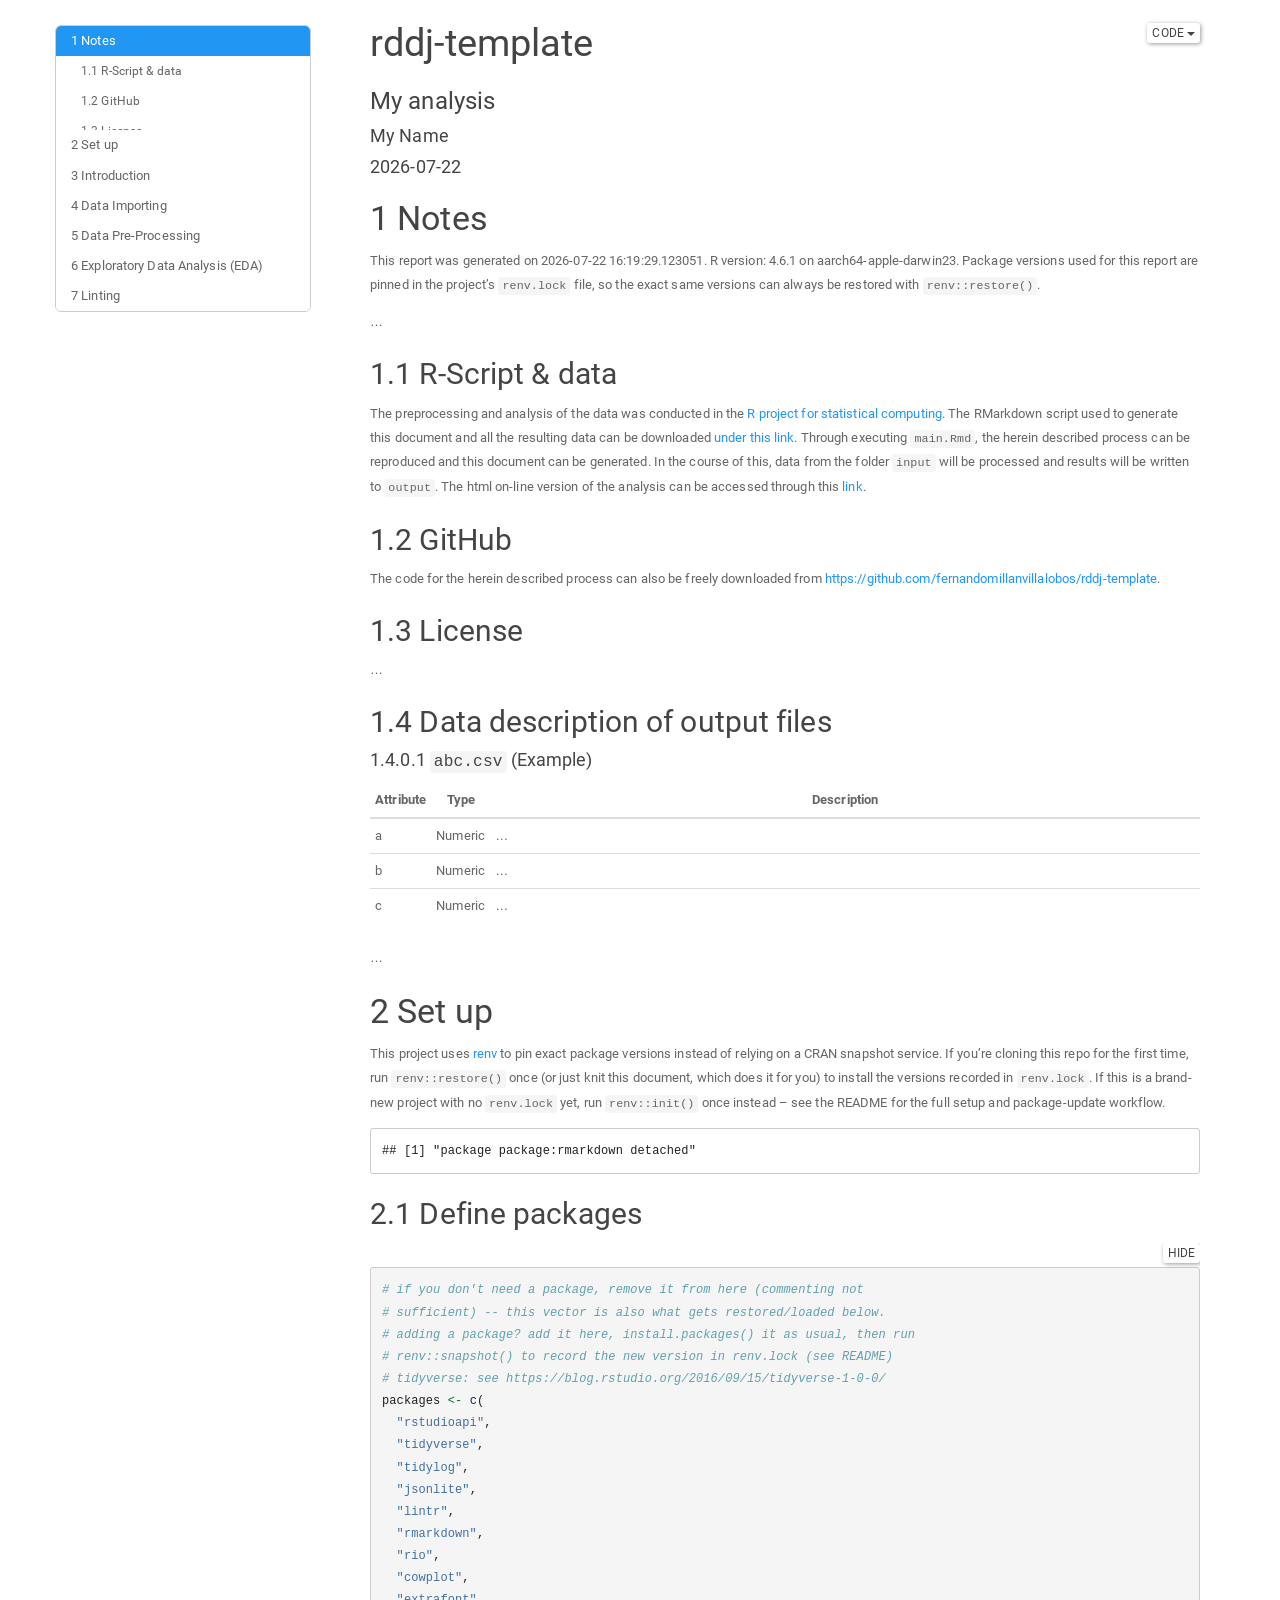
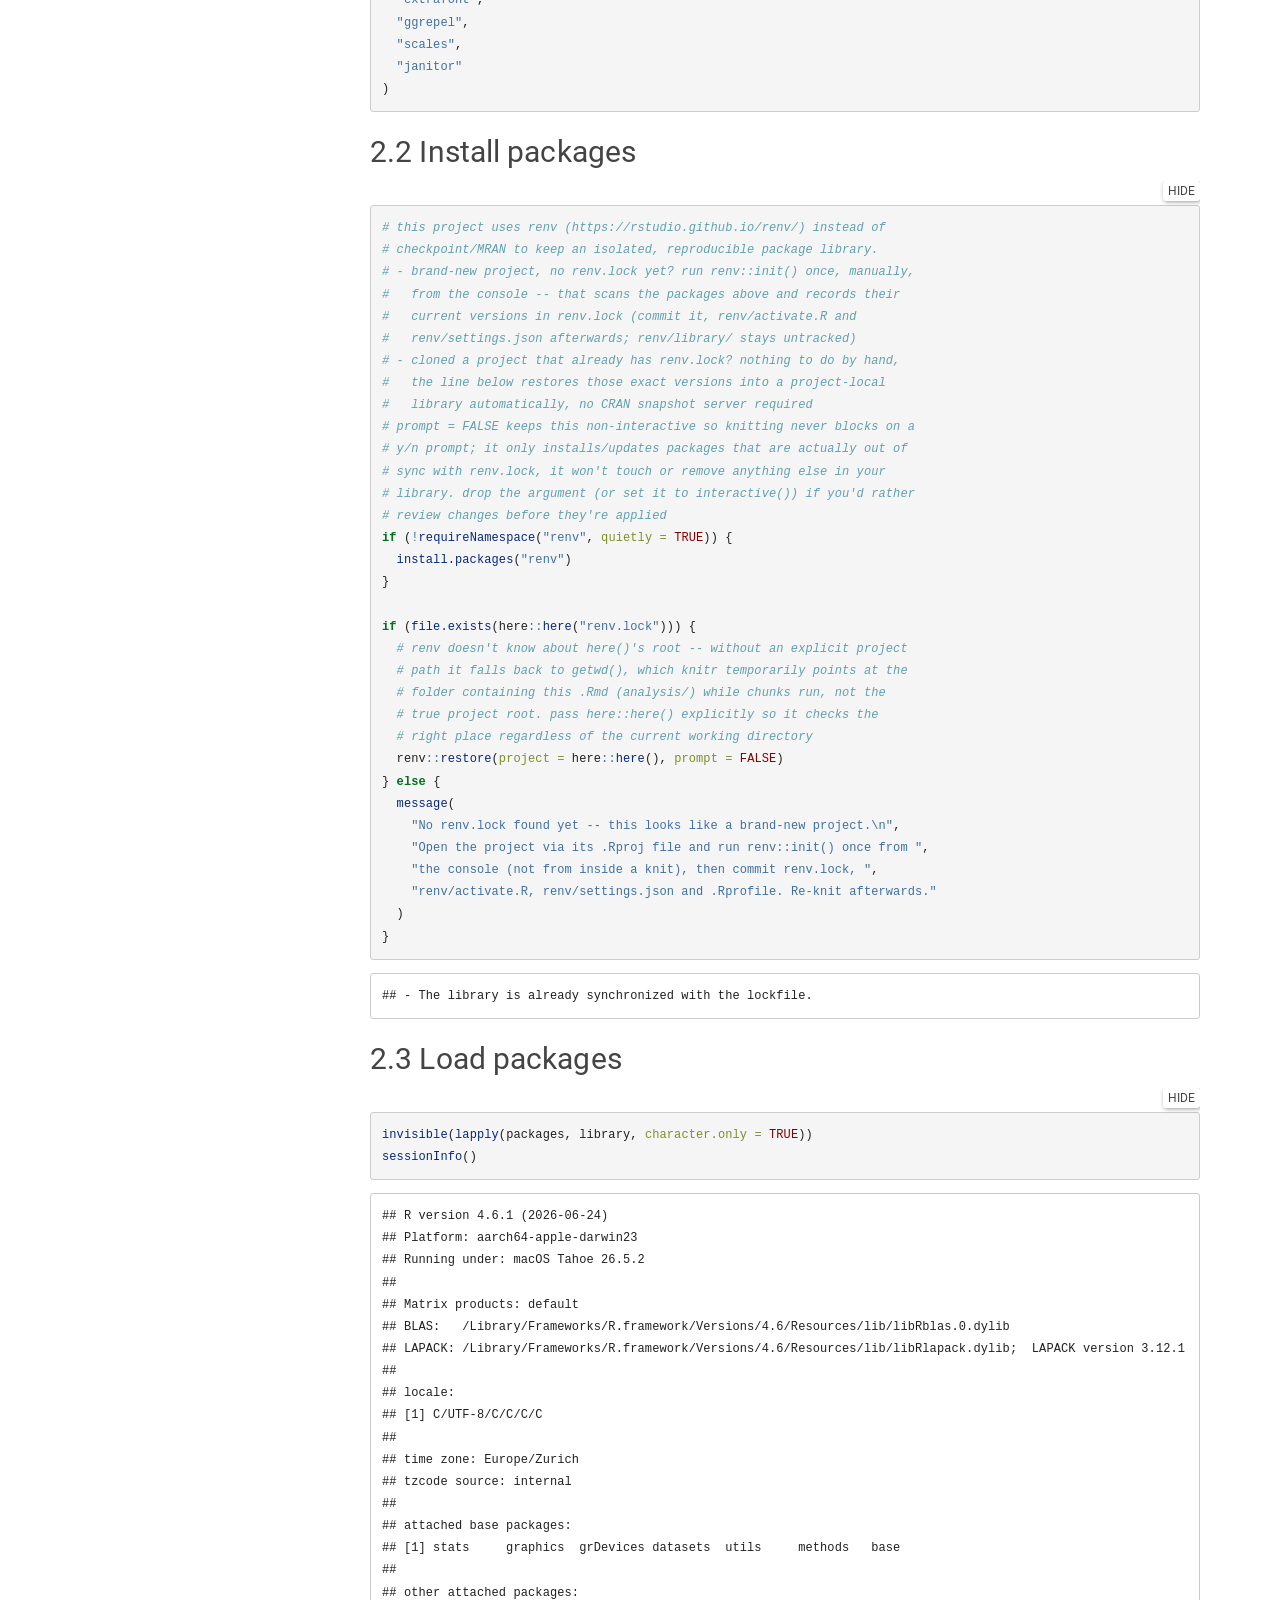
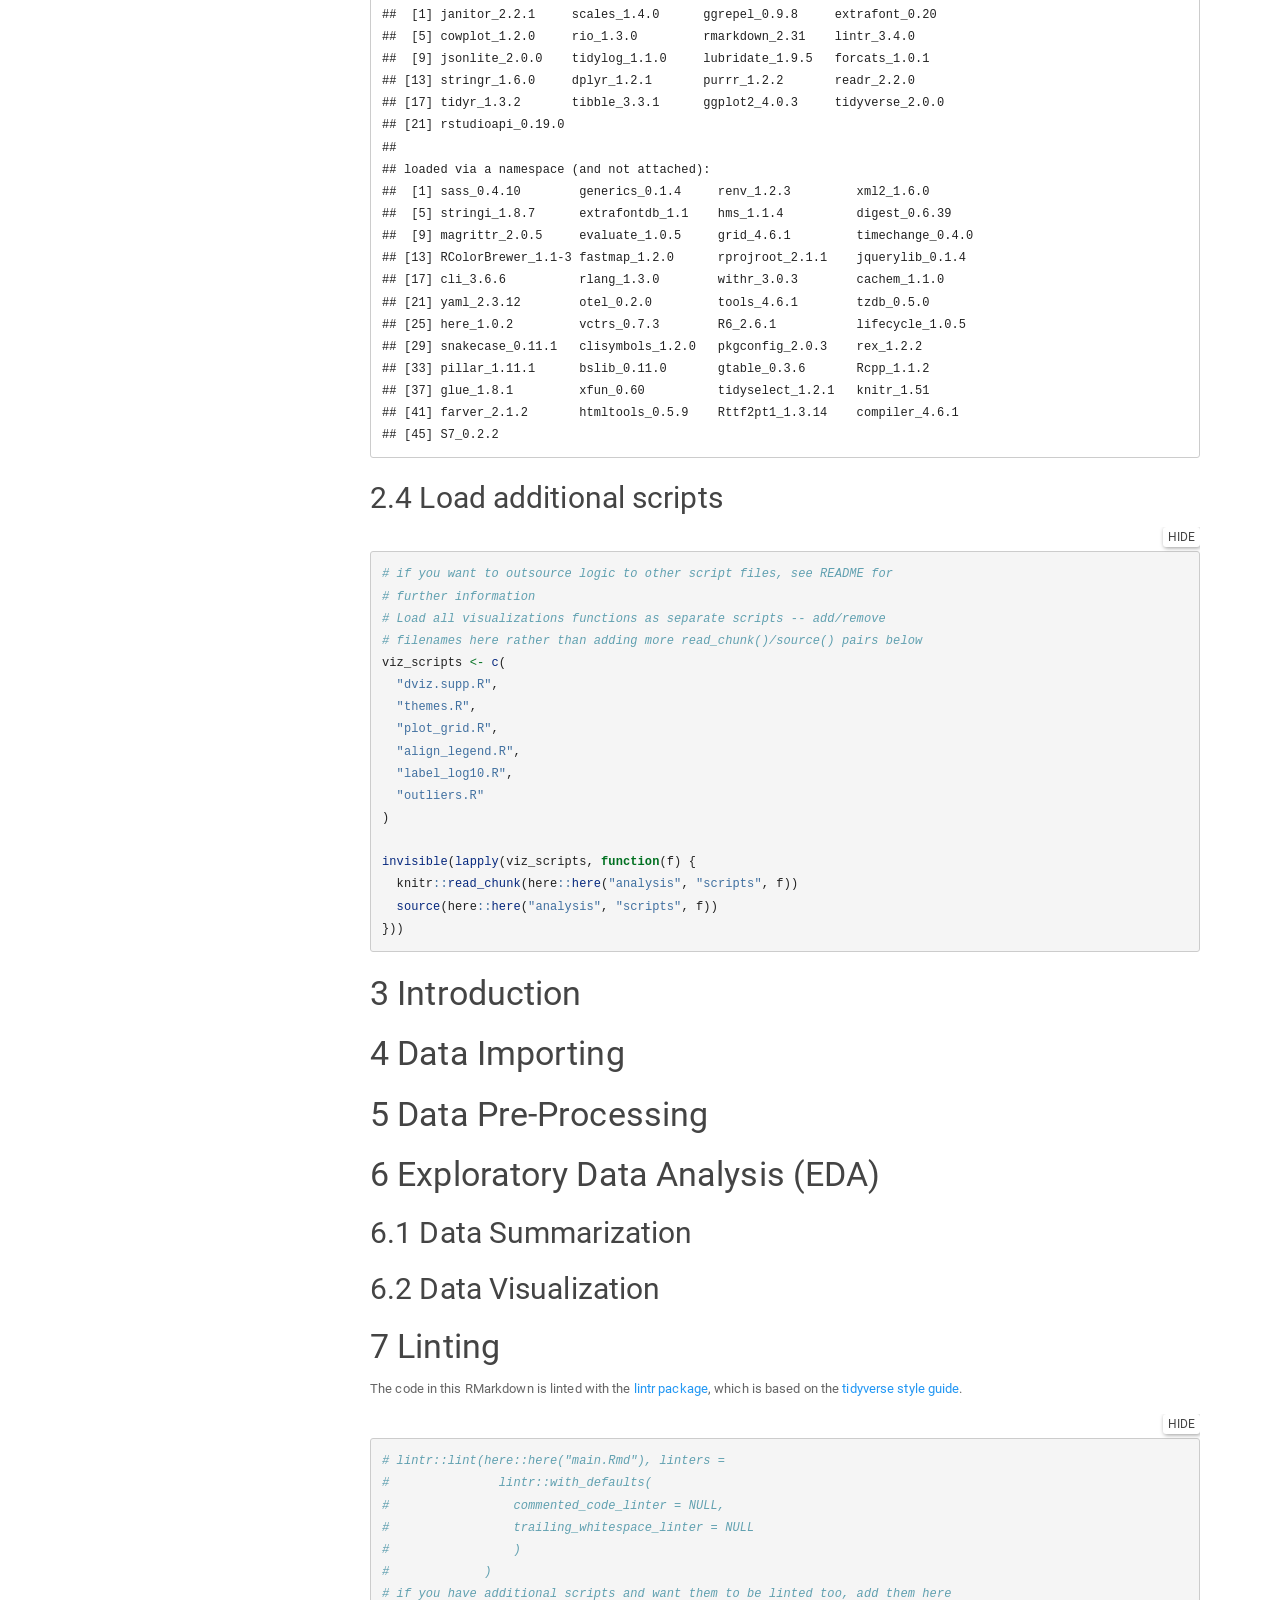
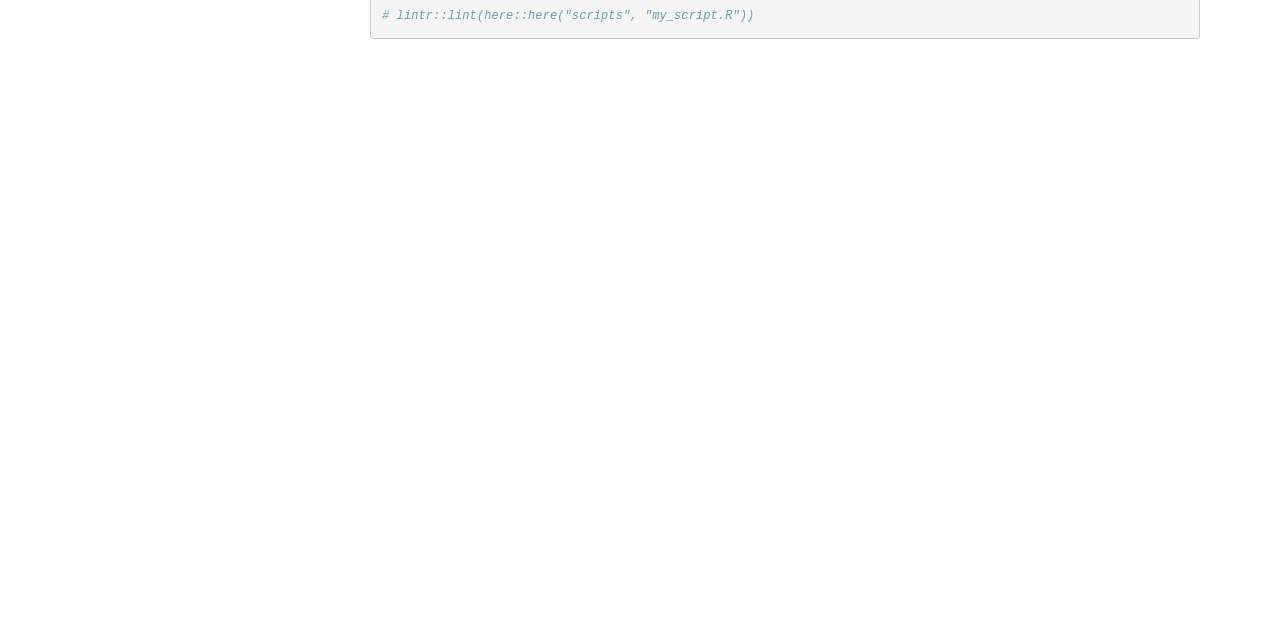
==== commit c20310c7: "analysis: build and deploy to gh-pages" ====
--- a/index.html
+++ b/index.html
@@ -1683,7 +1683,7 @@
 
 <div id="notes" class="section level1" number="1">
 <h1><span class="header-section-number">1</span> Notes</h1>
-<p>This report was generated on 2026-07-22 09:30:25.085039. R version:
+<p>This report was generated on 2026-07-22 16:19:29.123051. R version:
 4.6.1 on aarch64-apple-darwin23. Package versions used for this report
 are pinned in the project’s <code>renv.lock</code> file, so the exact
 same versions can always be restored with
@@ -1834,7 +1834,7 @@
 ## LAPACK: /Library/Frameworks/R.framework/Versions/4.6/Resources/lib/libRlapack.dylib;  LAPACK version 3.12.1
 ## 
 ## locale:
-## [1] C.UTF-8/UTF-8/C.UTF-8/C/C.UTF-8/C.UTF-8
+## [1] C/UTF-8/C/C/C/C
 ## 
 ## time zone: Europe/Zurich
 ## tzcode source: internal
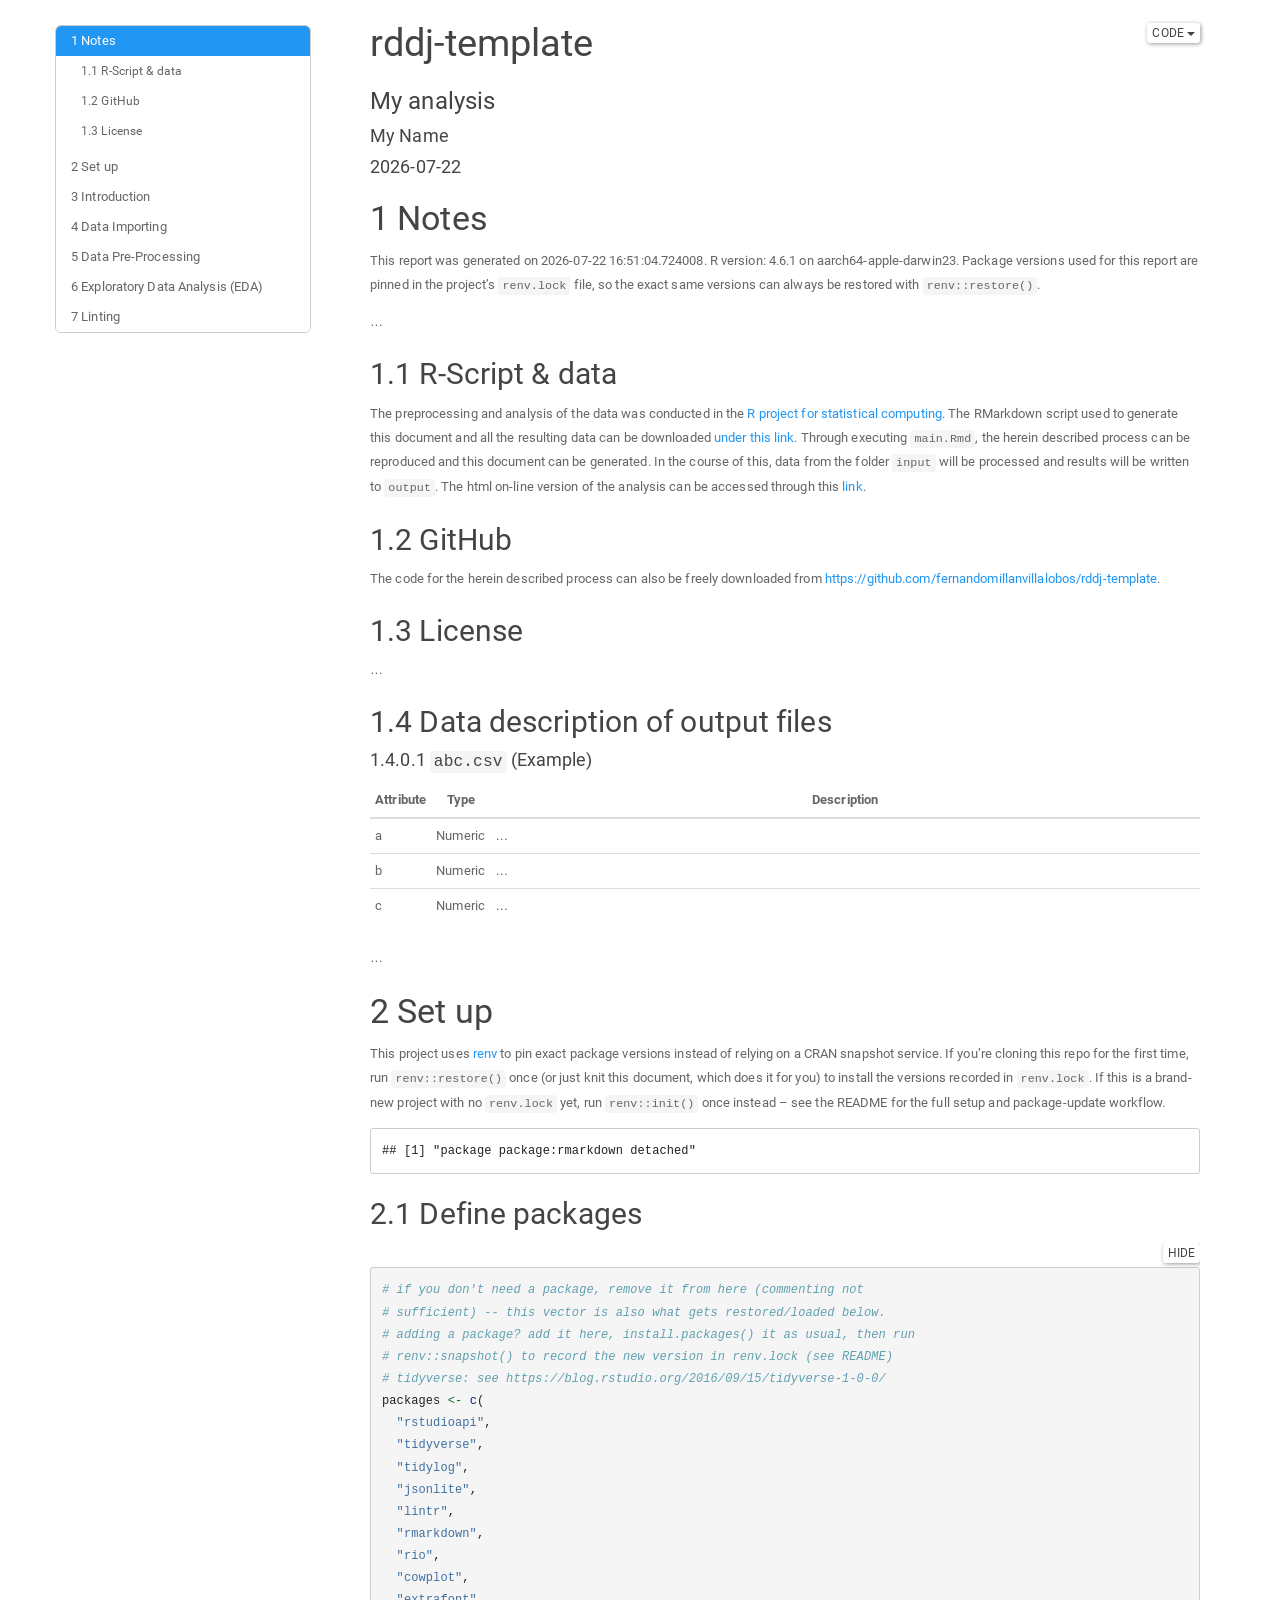
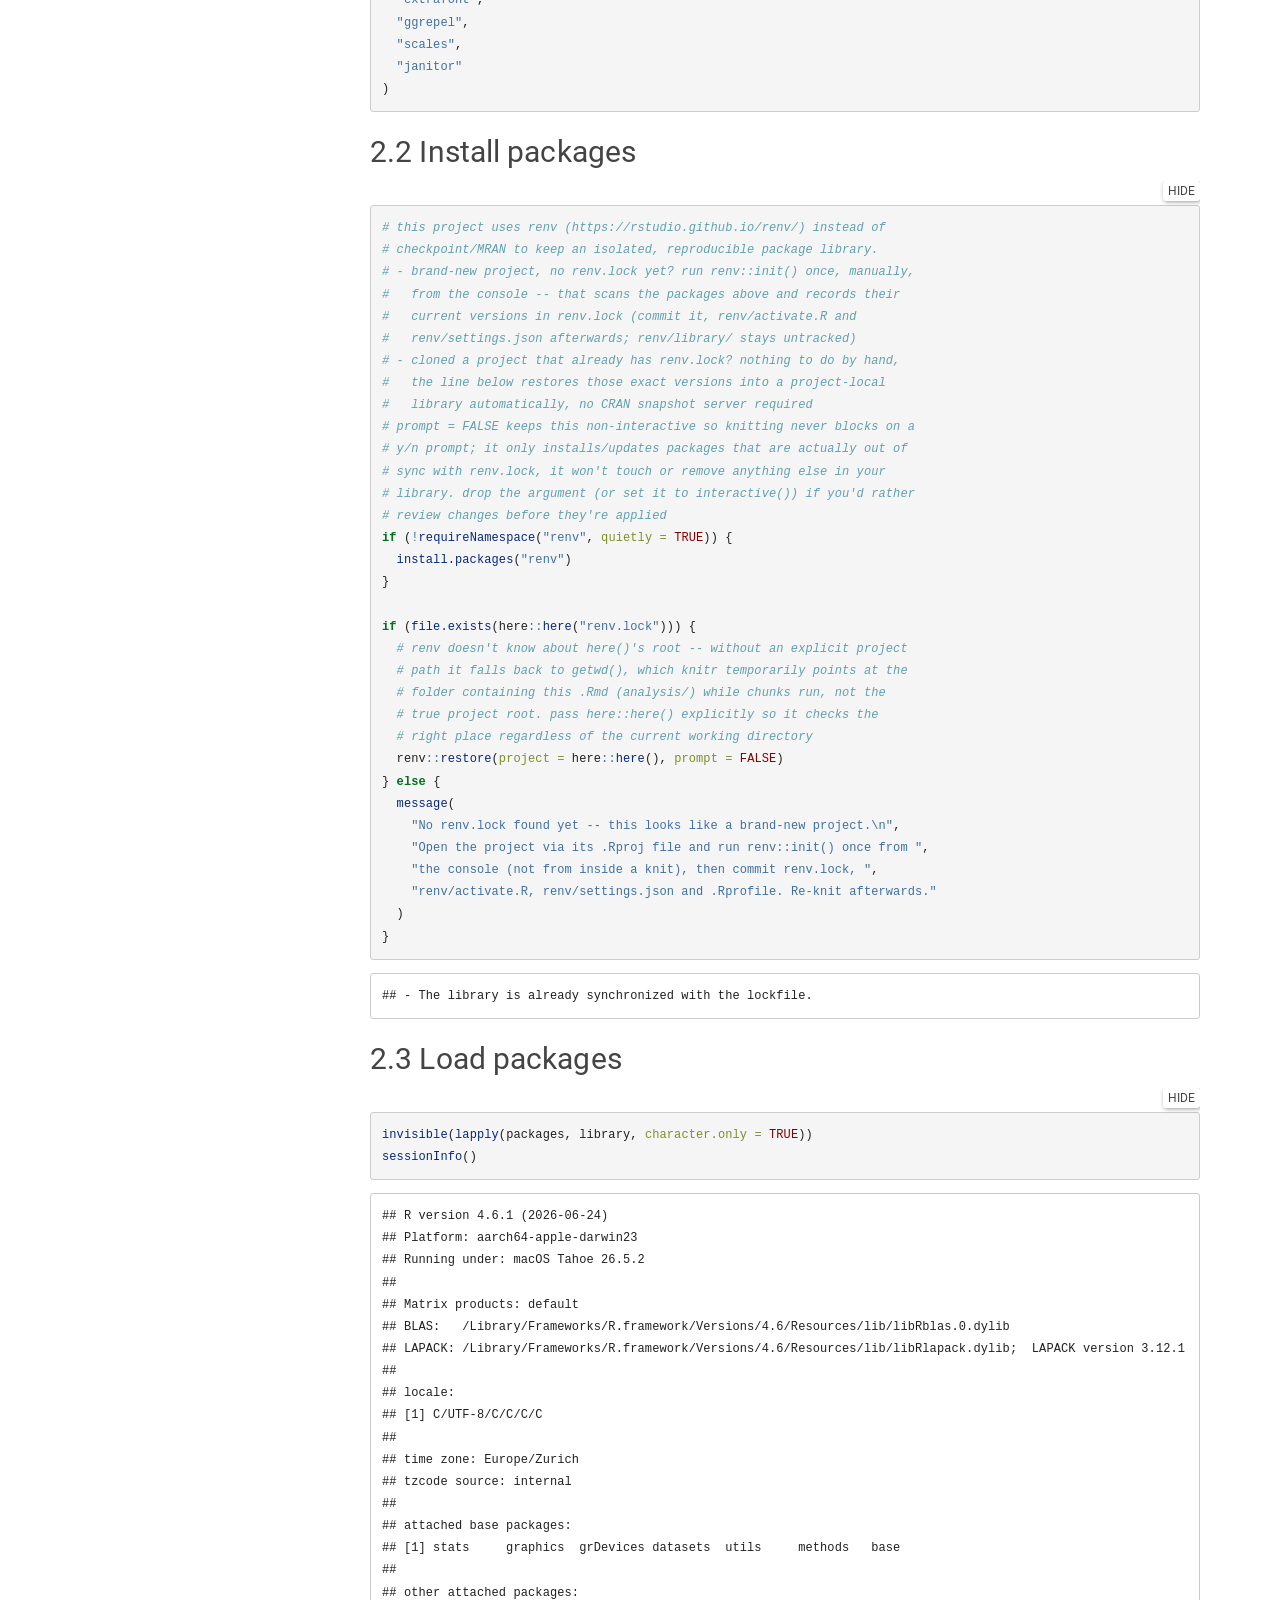
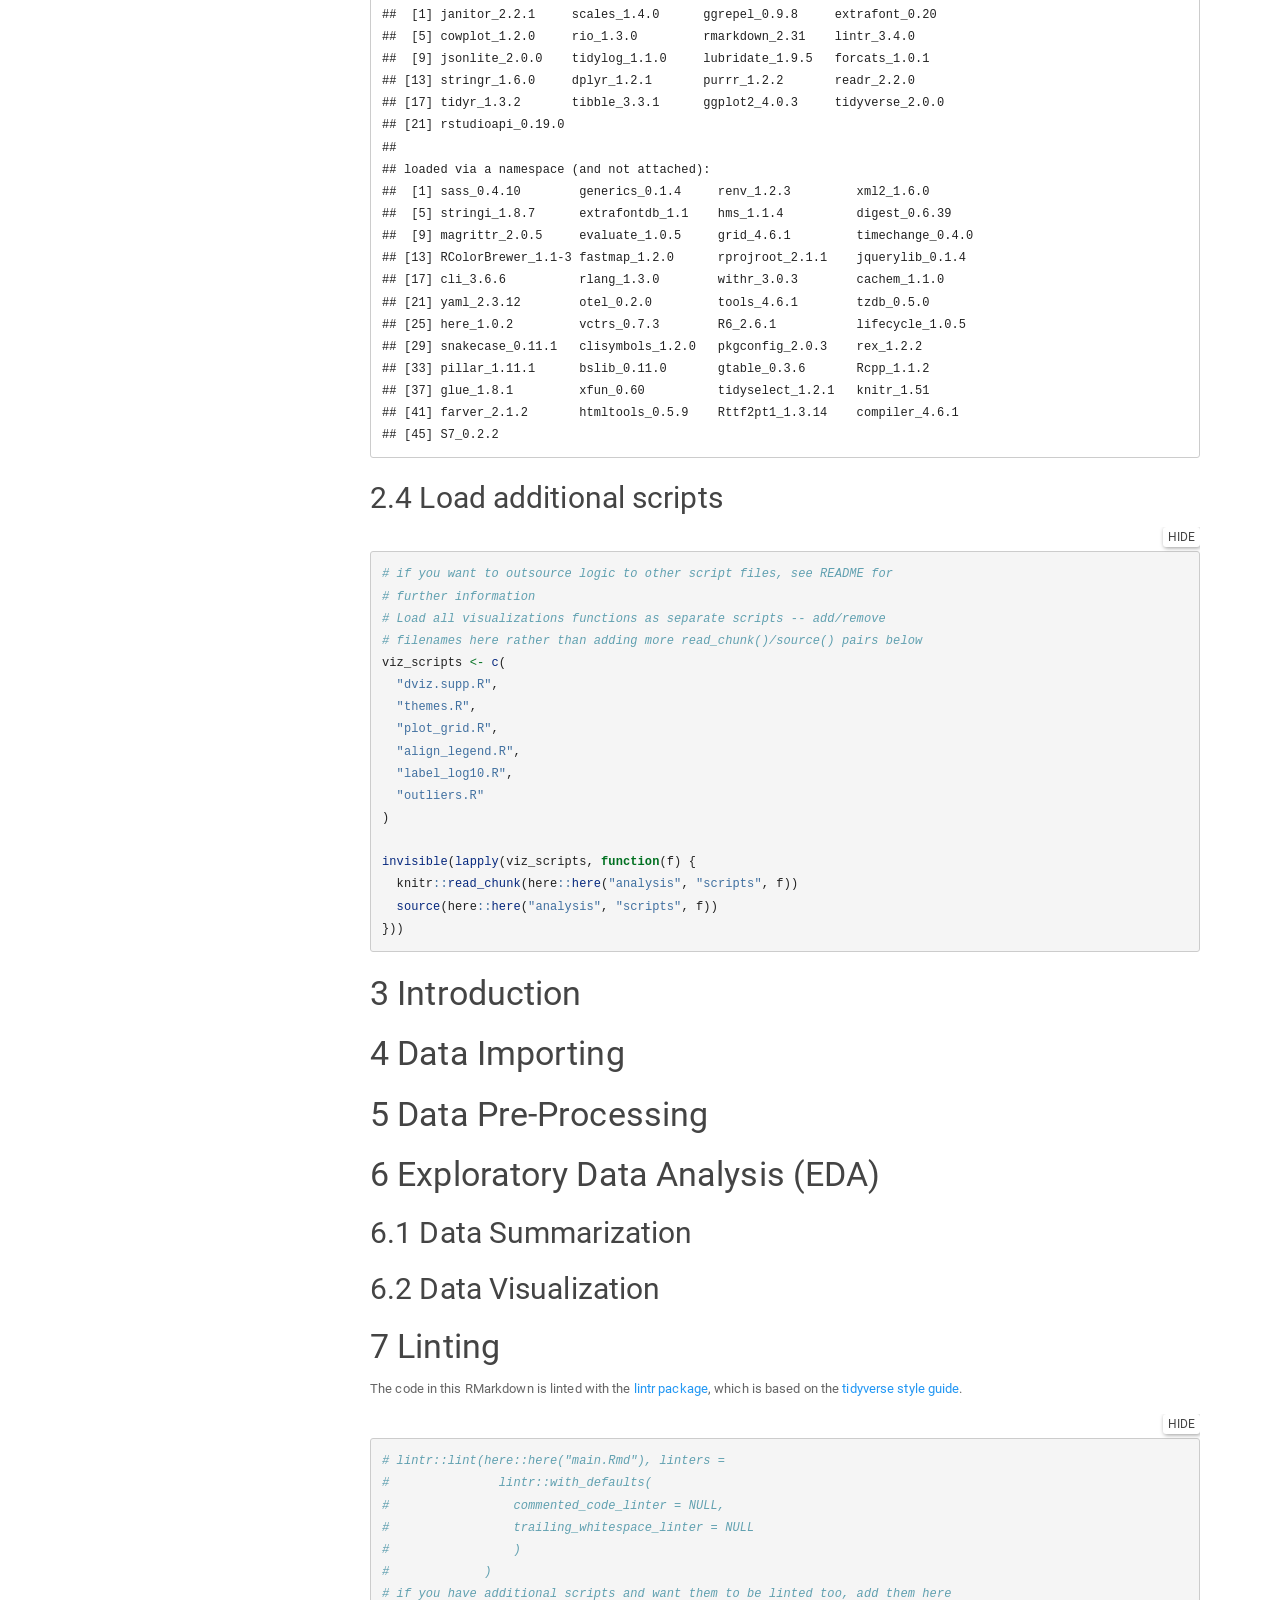
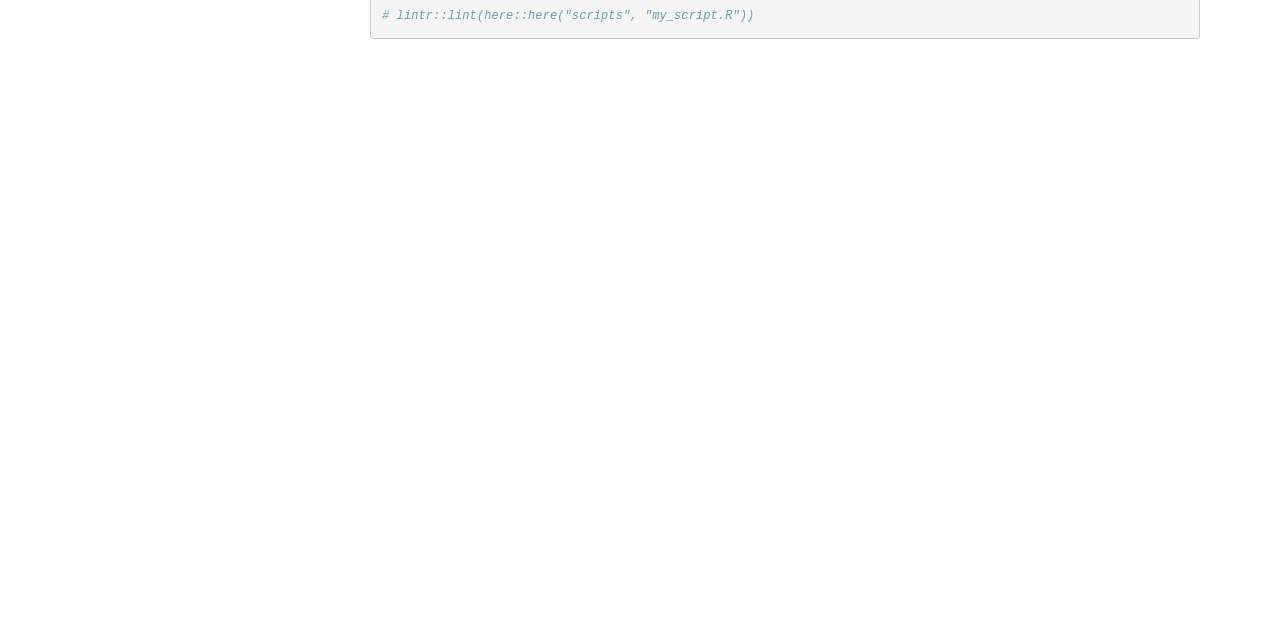
==== commit 7b86c112: "analysis: build and deploy to gh-pages" ====
--- a/index.html
+++ b/index.html
@@ -1683,7 +1683,7 @@
 
 <div id="notes" class="section level1" number="1">
 <h1><span class="header-section-number">1</span> Notes</h1>
-<p>This report was generated on 2026-07-22 16:19:29.123051. R version:
+<p>This report was generated on 2026-07-22 16:51:04.724008. R version:
 4.6.1 on aarch64-apple-darwin23. Package versions used for this report
 are pinned in the project’s <code>renv.lock</code> file, so the exact
 same versions can always be restored with
